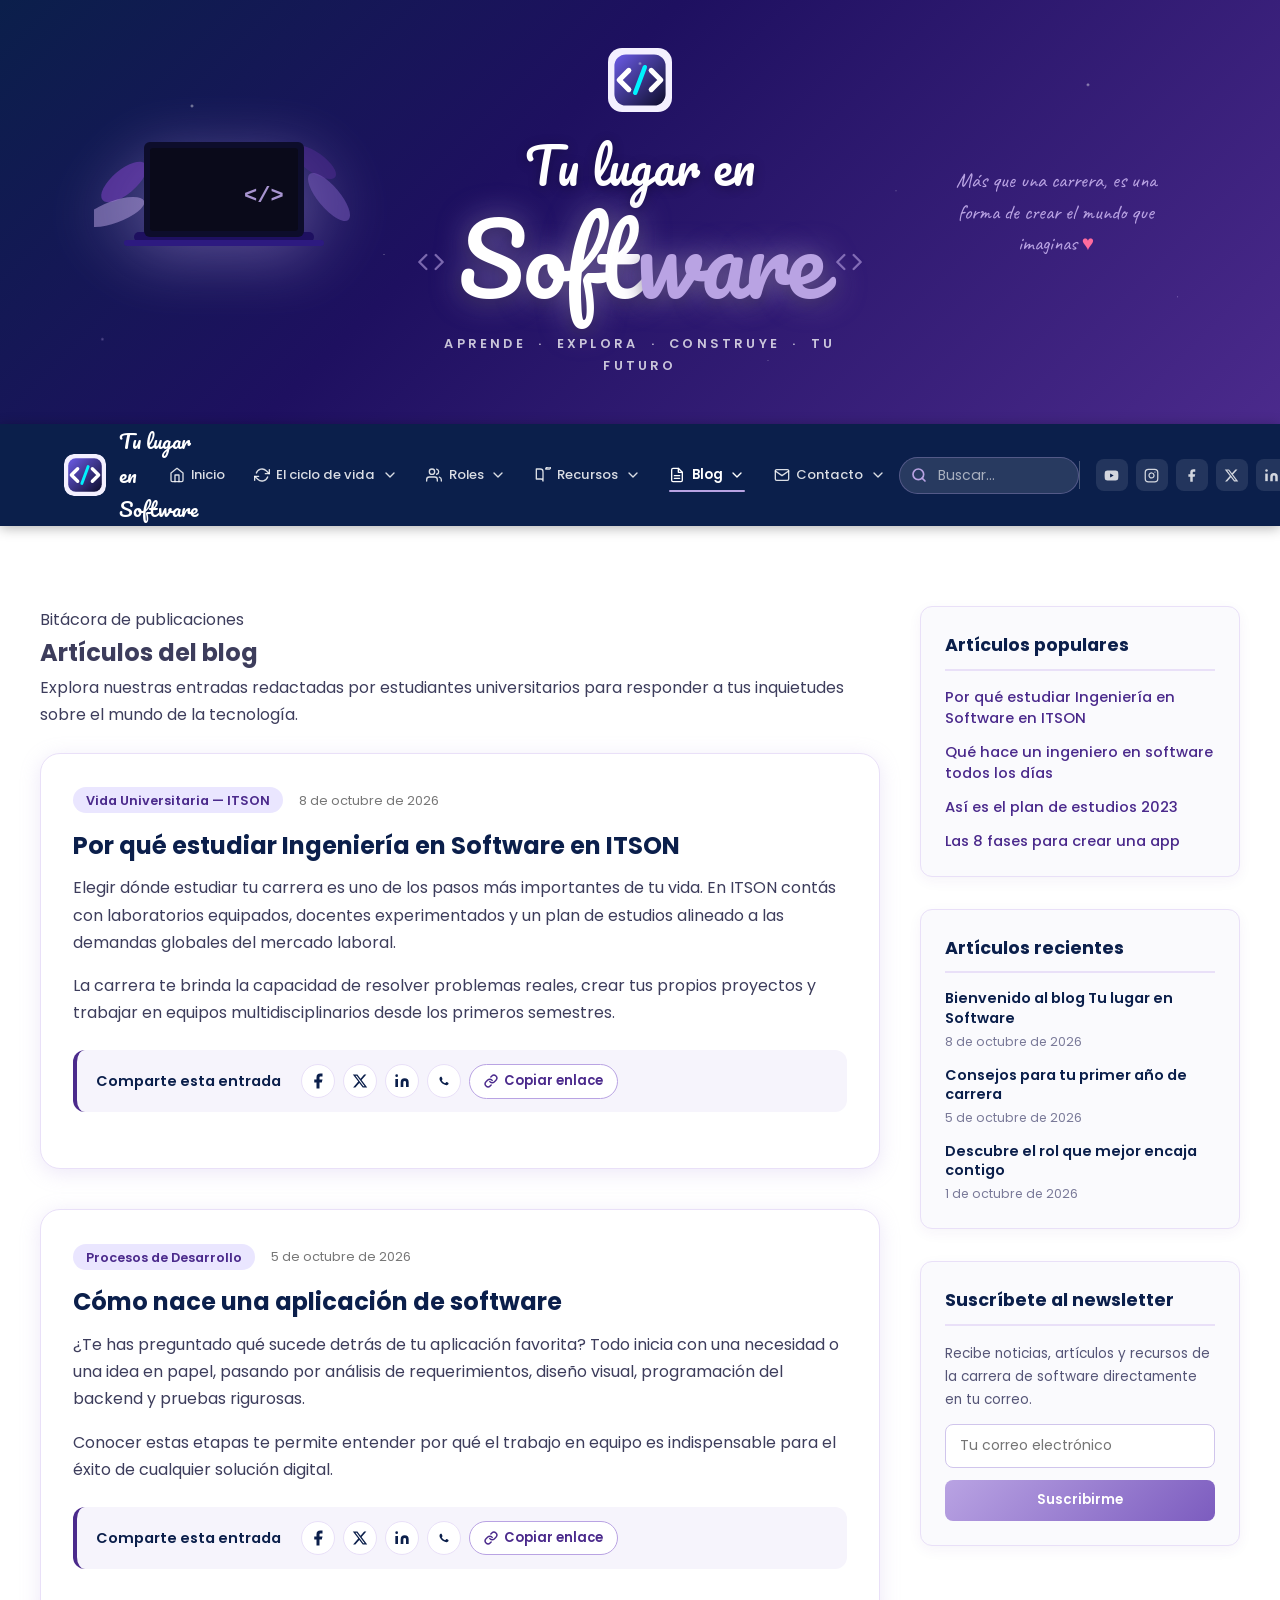
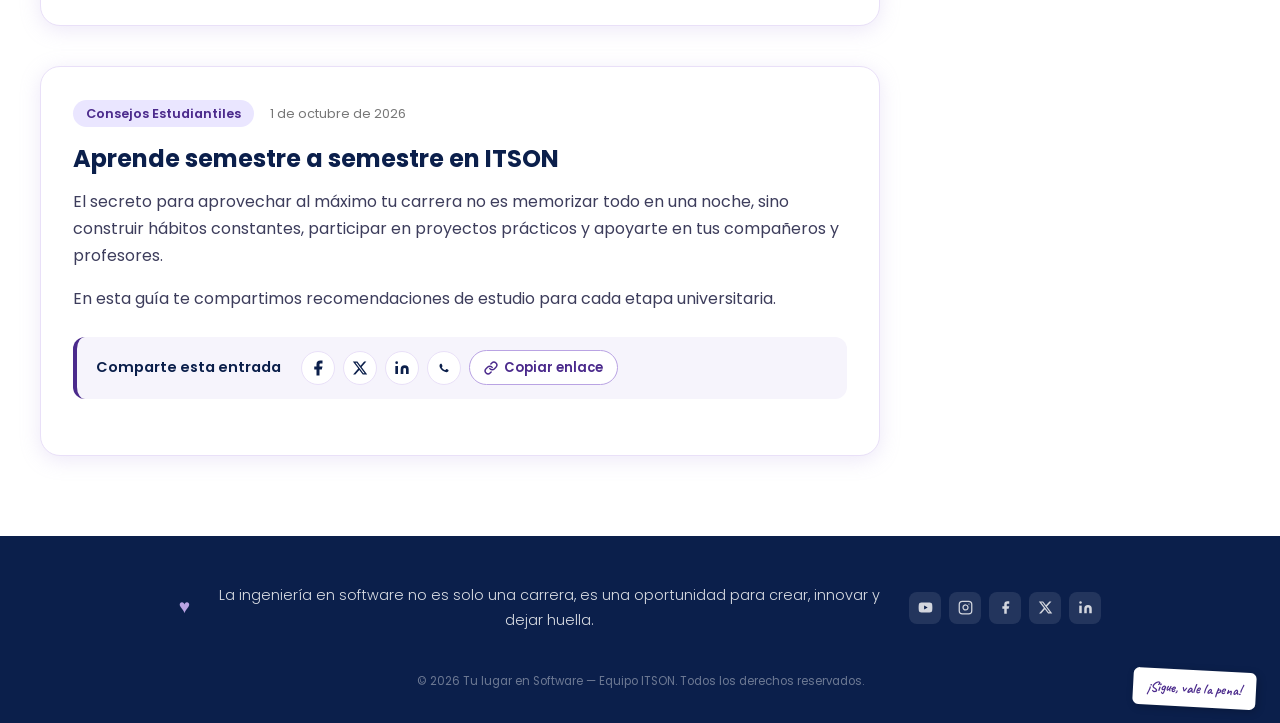
==== blog.html @ e243fe26 "Inicializar blog Tu lugar en Software" ====
<!DOCTYPE html>
<html lang="es">

<head>
  <!-- =====================================================
       Tu lugar en Software — Blog
       Blog educativo — Equipo ITSON
       ===================================================== -->
  <meta charset="UTF-8" />
  <meta name="viewport" content="width=device-width, initial-scale=1.0" />
  <title>Blog educativo | Tu lugar en Software — ITSON</title>
  <meta name="description"
    content="Artículos, guías y consejos de estudiantes de Ingeniería en Software de ITSON para orientar a futuros universitarios." />
  <link rel="icon" type="image/svg+xml" href="img/logo.svg" />
  <link rel="stylesheet" href="css/estilos.css" />
</head>

<body>

  <!-- HERO / CABECERA -->
  <header class="hero" role="banner">
    <div class="hero-grid">
      <div class="hero-izq" aria-hidden="true">
        <svg class="laptop-svg" viewBox="0 0 260 220" xmlns="http://www.w3.org/2000/svg">
          <ellipse cx="30" cy="80" rx="28" ry="12" fill="#6A3DAF" opacity="0.7" transform="rotate(-40 30 80)"/>
          <ellipse cx="20" cy="110" rx="32" ry="11" fill="#B9A3E3" opacity="0.5" transform="rotate(-20 20 110)"/>
          <ellipse cx="220" cy="60" rx="26" ry="10" fill="#4B2A8C" opacity="0.6" transform="rotate(35 220 60)"/>
          <ellipse cx="235" cy="95" rx="30" ry="11" fill="#7C5CBF" opacity="0.5" transform="rotate(50 235 95)"/>
          <rect x="40" y="130" width="180" height="10" rx="5" fill="#1E1060"/>
          <rect x="30" y="138" width="200" height="6" rx="3" fill="#2D1A80"/>
          <rect x="50" y="40" width="160" height="95" rx="6" fill="#0D0D2B"/>
          <rect x="56" y="46" width="148" height="83" rx="3" fill="#0A0A1A"/>
          <text x="150" y="100" font-family="monospace" font-size="22" fill="#B9A3E3" opacity="0.9" font-weight="bold">&lt;/&gt;</text>
        </svg>
      </div>

      <div class="hero-centro">
        <a href="index.html" class="logo-link-hero" aria-label="Ir a la página de inicio">
          <img src="img/logo.svg" alt="Logotipo Tu lugar en Software" width="64" height="64" style="margin: 0 auto 0.8rem auto; display: block;" />
        </a>
        <p class="hero-titulo-top">Tu lugar en</p>
        <div class="hero-codigo-deco">
          <svg class="icono-codigo" width="28" height="28" viewBox="0 0 24 24" fill="none" stroke="rgba(185,163,227,0.6)" stroke-width="2" stroke-linecap="round" stroke-linejoin="round" aria-hidden="true">
            <polyline points="16 18 22 12 16 6"/><polyline points="8 6 2 12 8 18"/>
          </svg>
          <span class="hero-titulo-main">Soft<span class="acento-lila">ware</span></span>
          <svg class="icono-codigo" width="28" height="28" viewBox="0 0 24 24" fill="none" stroke="rgba(185,163,227,0.6)" stroke-width="2" stroke-linecap="round" stroke-linejoin="round" aria-hidden="true">
            <polyline points="16 18 22 12 16 6"/><polyline points="8 6 2 12 8 18"/>
          </svg>
        </div>
        <p class="hero-lema">APRENDE &nbsp;·&nbsp; EXPLORA &nbsp;·&nbsp; CONSTRUYE &nbsp;·&nbsp; TU FUTURO</p>
      </div>

      <div class="hero-der" aria-hidden="true">
        <p class="hero-frase">Más que una carrera, es una forma de crear el mundo que imaginas <span class="corazon">♥</span></p>
      </div>
    </div>
  </header>

  <!-- BARRA DE NAVEGACIÓN -->
  <nav class="barra-nav" aria-label="Navegación principal">
    <div class="nav-contenedor">
      <a href="index.html" class="nav-marca">
        <img src="img/logo.svg" alt="Logotipo Tu lugar en Software" class="logo-header-img" />
        <span class="nav-marca-texto">Tu lugar en Software</span>
      </a>

      <button class="btn-hamburguesa" id="btn-hamburguesa" aria-controls="nav-lista-principal" aria-expanded="false" aria-label="Abrir menú de navegación">
        <span></span><span></span><span></span>
      </button>

      <ul class="nav-lista" id="nav-lista-principal" role="list">
        <li>
          <a href="index.html">
            <svg viewBox="0 0 24 24" fill="none" stroke="currentColor" stroke-width="2" stroke-linecap="round" stroke-linejoin="round" aria-hidden="true"><path d="M3 9l9-7 9 7v11a2 2 0 0 1-2 2H5a2 2 0 0 1-2-2z"/><polyline points="9 22 9 12 15 12 15 22"/></svg>
            Inicio
          </a>
        </li>

        <li class="nav-item-has-submenu">
          <a href="ciclo-de-vida.html" class="nav-link-padre">
            <svg viewBox="0 0 24 24" fill="none" stroke="currentColor" stroke-width="2" stroke-linecap="round" stroke-linejoin="round" aria-hidden="true"><polyline points="23 4 23 10 17 10"/><polyline points="1 20 1 14 7 14"/><path d="M3.51 9a9 9 0 0 1 14.85-3.36L23 10M1 14l4.64 4.36A9 9 0 0 0 20.49 15"/></svg>
            El ciclo de vida
            <svg class="icono-flecha-sub" viewBox="0 0 24 24" fill="none" stroke="currentColor" stroke-width="2" stroke-linecap="round" stroke-linejoin="round" aria-hidden="true"><polyline points="6 9 12 15 18 9"></polyline></svg>
          </a>
          <button type="button" class="btn-toggle-sub" aria-label="Desplegar submenú El ciclo de vida" aria-expanded="false">▾</button>
          <ul class="nav-submenu">
            <li><a href="ciclo-de-vida.html#que-es">Qué es</a></li>
            <li><a href="ciclo-de-vida.html#fases">Las 8 fases</a></li>
            <li><a href="ciclo-de-vida.html#ventajas-desventajas">Ventajas y desventajas</a></li>
            <li><a href="ciclo-de-vida.html#quiz-seccion">Quiz</a></li>
          </ul>
        </li>

        <li class="nav-item-has-submenu">
          <a href="roles.html" class="nav-link-padre">
            <svg viewBox="0 0 24 24" fill="none" stroke="currentColor" stroke-width="2" stroke-linecap="round" stroke-linejoin="round" aria-hidden="true"><path d="M17 21v-2a4 4 0 0 0-4-4H5a4 4 0 0 0-4 4v2"/><circle cx="9" cy="7" r="4"/><path d="M23 21v-2a4 4 0 0 0-3-3.87"/><path d="M16 3.13a4 4 0 0 1 0 7.75"/></svg>
            Roles
            <svg class="icono-flecha-sub" viewBox="0 0 24 24" fill="none" stroke="currentColor" stroke-width="2" stroke-linecap="round" stroke-linejoin="round" aria-hidden="true"><polyline points="6 9 12 15 18 9"></polyline></svg>
          </a>
          <button type="button" class="btn-toggle-sub" aria-label="Desplegar submenú Roles" aria-expanded="false">▾</button>
          <ul class="nav-submenu">
            <li><a href="roles.html#analista">Analista de sistemas</a></li>
            <li><a href="roles.html#tester">Tester</a></li>
            <li><a href="roles.html#arquitecto-programador">Arquitecto y programador</a></li>
            <li><a href="roles.html#lider">Líder de proyecto</a></li>
          </ul>
        </li>

        <li class="nav-item-has-submenu">
          <a href="recursos.html" class="nav-link-padre">
            <svg viewBox="0 0 24 24" fill="none" stroke="currentColor" stroke-width="2" stroke-linecap="round" stroke-linejoin="round" aria-hidden="true"><path d="M2 3h6a4 4 0 0 1 4 4v14a3 3 0 0 0-3-3H2z"/><path d="M22 3h-6a4 4 0 0 1 3-3h7z"/></svg>
            Recursos
            <svg class="icono-flecha-sub" viewBox="0 0 24 24" fill="none" stroke="currentColor" stroke-width="2" stroke-linecap="round" stroke-linejoin="round" aria-hidden="true"><polyline points="6 9 12 15 18 9"></polyline></svg>
          </a>
          <button type="button" class="btn-toggle-sub" aria-label="Desplegar submenú Recursos" aria-expanded="false">▾</button>
          <ul class="nav-submenu">
            <li><a href="recursos.html#plan-estudios">Plan de estudios</a></li>
            <li><a href="recursos.html#materias-semestre">Materias por semestre</a></li>
            <li><a href="recursos.html#requisitos-titulacion">Requisitos de titulación</a></li>
            <li><a href="recursos.html#mapa-curricular">Mapa curricular</a></li>
          </ul>
        </li>

        <li class="nav-item-has-submenu">
          <a href="blog.html" class="activo nav-link-padre" aria-current="page">
            <svg viewBox="0 0 24 24" fill="none" stroke="currentColor" stroke-width="2" stroke-linecap="round" stroke-linejoin="round" aria-hidden="true"><path d="M14 2H6a2 2 0 0 0-2 2v16a2 2 0 0 0 2 2h12a2 2 0 0 0 2-2V8z"/><polyline points="14 2 14 8 20 8"/><line x1="16" y1="13" x2="8" y2="13"/><line x1="16" y1="17" x2="8" y2="17"/></svg>
            Blog
            <svg class="icono-flecha-sub" viewBox="0 0 24 24" fill="none" stroke="currentColor" stroke-width="2" stroke-linecap="round" stroke-linejoin="round" aria-hidden="true"><polyline points="6 9 12 15 18 9"></polyline></svg>
          </a>
          <button type="button" class="btn-toggle-sub" aria-label="Desplegar submenú Blog" aria-expanded="false">▾</button>
          <ul class="nav-submenu">
            <li><a href="blog.html#itson-carrera">ITSON y la carrera</a></li>
            <li><a href="blog.html#como-nace-app">Cómo nace una app</a></li>
            <li><a href="blog.html#aprende-semestre">Aprende semestre a semestre</a></li>
          </ul>
        </li>

        <li class="nav-item-has-submenu">
          <a href="contacto.html" class="nav-link-padre">
            <svg viewBox="0 0 24 24" fill="none" stroke="currentColor" stroke-width="2" stroke-linecap="round" stroke-linejoin="round" aria-hidden="true"><path d="M4 4h16c1.1 0 2 .9 2 2v12c0 1.1-.9 2-2 2H4c-1.1 0-2-.9-2-2V6c0-1.1.9-2 2-2z"/><polyline points="22,6 12,13 2,6"/></svg>
            Contacto
            <svg class="icono-flecha-sub" viewBox="0 0 24 24" fill="none" stroke="currentColor" stroke-width="2" stroke-linecap="round" stroke-linejoin="round" aria-hidden="true"><polyline points="6 9 12 15 18 9"></polyline></svg>
          </a>
          <button type="button" class="btn-toggle-sub" aria-label="Desplegar submenú Contacto" aria-expanded="false">▾</button>
          <ul class="nav-submenu">
            <li><a href="contacto.html#formulario-contacto">Formulario</a></li>
            <li><a href="contacto.html#voces-invitadas">Voces invitadas</a></li>
            <li><a href="contacto.html#equipo-desarrollo">Equipo</a></li>
          </ul>
        </li>
      </ul>

      <!-- Búsqueda -->
      <div class="busqueda-contenedor">
        <button type="button" class="btn-buscar-toggle" id="btn-buscar-toggle" aria-label="Abrir campo de búsqueda">
          <svg width="20" height="20" viewBox="0 0 24 24" fill="none" stroke="currentColor" stroke-width="2.5" stroke-linecap="round" stroke-linejoin="round" aria-hidden="true">
            <circle cx="11" cy="11" r="8"></circle>
            <line x1="21" y1="21" x2="16.65" y2="16.65"></line>
          </svg>
        </button>
        <form class="busqueda-form" role="search" onsubmit="return false;">
          <label for="input-busqueda-global" class="visually-hidden">Buscar en el blog</label>
          <svg class="icono-lupa-busqueda" width="16" height="16" viewBox="0 0 24 24" fill="none" stroke="currentColor" stroke-width="2.5" stroke-linecap="round" stroke-linejoin="round" aria-hidden="true">
            <circle cx="11" cy="11" r="8"></circle>
            <line x1="21" y1="21" x2="16.65" y2="16.65"></line>
          </svg>
          <input type="search" id="input-busqueda-global" class="input-busqueda-global" placeholder="Buscar..." autocomplete="off" aria-expanded="false" aria-controls="panel-busqueda-resultados" />
          <div id="panel-busqueda-resultados" class="panel-busqueda-resultados" role="region" aria-live="polite"></div>
        </form>
      </div>

      <!-- Redes sociales -->
      <div class="nav-redes" aria-label="Redes sociales">
        <div class="nav-divisor" aria-hidden="true"></div>
        <a href="#" class="red-social" aria-label="YouTube" target="_blank" rel="noopener noreferrer">
          <svg viewBox="0 0 24 24" fill="currentColor" aria-hidden="true"><path d="M22.54 6.42a2.78 2.78 0 0 0-1.95-1.96C18.88 4 12 4 12 4s-6.88 0-8.59.46a2.78 2.78 0 0 0-1.95 1.96A29 29 0 0 0 1 12a29 29 0 0 0 .46 5.58 2.78 2.78 0 0 0 1.95 1.96C5.12 20 12 20 12 20s6.88 0 8.59-.46a2.78 2.78 0 0 0 1.95-1.96A29 29 0 0 0 23 12a29 29 0 0 0-.46-5.58z"/><polygon points="9.75 15.02 15.5 12 9.75 8.98 9.75 15.02" fill="#0B1F4B"/></svg>
        </a>
        <a href="#" class="red-social" aria-label="Instagram" target="_blank" rel="noopener noreferrer">
          <svg viewBox="0 0 24 24" fill="none" stroke="currentColor" stroke-width="2" stroke-linecap="round" stroke-linejoin="round" aria-hidden="true"><rect x="2" y="2" width="20" height="20" rx="5" ry="5"/><path d="M16 11.37A4 4 0 1 1 12.63 8 4 4 0 0 1 16 11.37z"/><line x1="17.5" y1="6.5" x2="17.51" y2="6.5"/></svg>
        </a>
        <a href="#" class="red-social" aria-label="Facebook" target="_blank" rel="noopener noreferrer">
          <svg viewBox="0 0 24 24" fill="currentColor" aria-hidden="true"><path d="M18 2h-3a5 5 0 0 0-5 5v3H7v4h3v8h4v-8h3l1-4h-4V7a1 1 0 0 1 1-1h3z"/></svg>
        </a>
        <a href="#" class="red-social" aria-label="X antes Twitter" target="_blank" rel="noopener noreferrer">
          <svg viewBox="0 0 24 24" fill="currentColor" aria-hidden="true"><path d="M18.244 2.25h3.308l-7.227 8.26 8.502 11.24H16.17l-5.214-6.817L4.99 21.75H1.68l7.73-8.835L1.254 2.25H8.08l4.713 6.231zm-1.161 17.52h1.833L7.084 4.126H5.117z"/></svg>
        </a>
        <a href="#" class="red-social" aria-label="LinkedIn" target="_blank" rel="noopener noreferrer">
          <svg viewBox="0 0 24 24" fill="currentColor" aria-hidden="true"><path d="M16 8a6 6 0 0 1 6 6v7h-4v-7a2 2 0 0 0-2-2 2 2 0 0 0-2 2v7h-4v-7a6 6 0 0 1 6-6z"/><rect x="2" y="9" width="4" height="12"/><circle cx="4" cy="4" r="2"/></svg>
        </a>
      </div>
    </div>
  </nav>

  <!-- CONTENIDO EN 2 COLUMNAS -->
  <main id="contenido-principal" class="contenedor seccion">
    <div class="layout-con-sidebar">

      <!-- Columna Principal (~70%) -->
      <div class="columna-principal">

        <section class="reveal">
          <div class="encabezado-seccion">
            <p class="subtitulo-seccion">Bitácora de publicaciones</p>
            <h1 class="titulo-seccion">Artículos del blog</h1>
            <p class="intro-texto">
              Explora nuestras entradas redactadas por estudiantes universitarios para responder a tus inquietudes sobre el mundo de la tecnología.
            </p>
          </div>
        </section>

        <!-- ARTÍCULOS CON ANCLAS REQUERIDAS -->
        <div style="display: flex; flex-direction: column; gap: 2.5rem; margin-top: 1.5rem;">

          <!-- Artículo 1 -->
          <article class="reveal" id="itson-carrera" style="background: #FFF; border: 1px solid var(--lila-claro); border-radius: var(--radio-grande); padding: 2rem; box-shadow: var(--sombra-card);">
            <span style="background: #EAE6FF; color: var(--morado-profundo); padding: 0.3rem 0.8rem; border-radius: 15px; font-size: 0.8rem; font-weight: 600;">Vida Universitaria — ITSON</span>
            <span style="font-size: 0.8rem; color: #777; margin-left: 0.8rem;">8 de octubre de 2026</span>
            <h2 style="font-size: 1.5rem; color: var(--azul-marino); margin: 0.8rem 0 0.5rem 0;">Por qué estudiar Ingeniería en Software en ITSON</h2>
            <p style="margin-bottom: 1rem;">
              Elegir dónde estudiar tu carrera es uno de los pasos más importantes de tu vida. En ITSON contás con laboratorios equipados, docentes experimentados y un plan de estudios alineado a las demandas globales del mercado laboral.
            </p>
            <p style="margin-bottom: 1.2rem;">
              La carrera te brinda la capacidad de resolver problemas reales, crear tus propios proyectos y trabajar en equipos multidisciplinarios desde los primeros semestres.
            </p>

            <!-- Barra de compartir -->
            <div class="barra-compartir" aria-label="Compartir en redes sociales">
              <span class="texto-compartir">Comparte esta entrada</span>
              <div class="redes-compartir-items">
                <a href="https://www.facebook.com/sharer/sharer.php?u=https%3A%2F%2Fitson.edu.mx" target="_blank" rel="noopener noreferrer" class="btn-red-share" aria-label="Compartir en Facebook">
                  <svg width="18" height="18" viewBox="0 0 24 24" fill="currentColor" aria-hidden="true"><path d="M18 2h-3a5 5 0 0 0-5 5v3H7v4h3v8h4v-8h3l1-4h-4V7a1 1 0 0 1 1-1h3z"/></svg>
                </a>
                <a href="https://twitter.com/intent/tweet?url=https%3A%2F%2Fitson.edu.mx" target="_blank" rel="noopener noreferrer" class="btn-red-share" aria-label="Compartir en X">
                  <svg width="16" height="16" viewBox="0 0 24 24" fill="currentColor" aria-hidden="true"><path d="M18.244 2.25h3.308l-7.227 8.26 8.502 11.24H16.17l-5.214-6.817L4.99 21.75H1.68l7.73-8.835L1.254 2.25H8.08l4.713 6.231zm-1.161 17.52h1.833L7.084 4.126H5.117z"/></svg>
                </a>
                <a href="https://www.linkedin.com/sharing/share-offsite/?url=https%3A%2F%2Fitson.edu.mx" target="_blank" rel="noopener noreferrer" class="btn-red-share" aria-label="Compartir en LinkedIn">
                  <svg width="16" height="16" viewBox="0 0 24 24" fill="currentColor" aria-hidden="true"><path d="M16 8a6 6 0 0 1 6 6v7h-4v-7a2 2 0 0 0-2-2 2 2 0 0 0-2 2v7h-4v-7a6 6 0 0 1 6-6z"/><rect x="2" y="9" width="4" height="12"/><circle cx="4" cy="4" r="2"/></svg>
                </a>
                <a href="https://api.whatsapp.com/send?text=https%3A%2F%2Fitson.edu.mx" target="_blank" rel="noopener noreferrer" class="btn-red-share" aria-label="Compartir en WhatsApp">
                  <svg width="18" height="18" viewBox="0 0 24 24" fill="currentColor" aria-hidden="true"><path d="M17.472 14.382c-.297-.149-1.758-.867-2.03-.967-.273-.099-.471-.148-.67.15-.197.297-.767.966-.94 1.164-.173.199-.347.223-.644.075-.297-.15-1.255-.463-2.39-1.475-.883-.788-1.48-1.761-1.653-2.059-.173-.297-.018-.458.13-.606.134-.133.298-.347.446-.52.149-.174.198-.298.298-.497.099-.198.05-.371-.025-.52-.075-.149-.669-1.612-.916-2.207-.242-.579-.487-.501-.669-.51l-.57-.01c-.198 0-.52.074-.792.372s-1.04 1.016-1.04 2.479 1.065 2.876 1.213 3.074c.149.198 2.095 3.2 5.076 4.487.709.306 1.263.489 1.694.626.712.226 1.36.194 1.872.118.572-.085 1.758-.719 2.006-1.413.248-.695.248-1.29.173-1.414-.074-.124-.272-.198-.57-.347z"/></svg>
                </a>
                <button type="button" class="btn-copiar-enlace" data-url="https://itson.edu.mx" aria-label="Copiar enlace al portapapeles">
                  <svg width="14" height="14" viewBox="0 0 24 24" fill="none" stroke="currentColor" stroke-width="2.5" stroke-linecap="round" stroke-linejoin="round" aria-hidden="true"><path d="M10 13a5 5 0 0 0 7.54.54l3-3a5 5 0 0 0-7.07-7.07l-1.72 1.71"/><path d="M14 11a5 5 0 0 0-7.54-.54l-3 3a5 5 0 0 0 7.07 7.07l1.71-1.71"/></svg>
                  Copiar enlace
                </button>
              </div>
            </div>
          </article>

          <!-- Artículo 2 -->
          <article class="reveal" id="como-nace-app" style="background: #FFF; border: 1px solid var(--lila-claro); border-radius: var(--radio-grande); padding: 2rem; box-shadow: var(--sombra-card);">
            <span style="background: #EAE6FF; color: var(--morado-profundo); padding: 0.3rem 0.8rem; border-radius: 15px; font-size: 0.8rem; font-weight: 600;">Procesos de Desarrollo</span>
            <span style="font-size: 0.8rem; color: #777; margin-left: 0.8rem;">5 de octubre de 2026</span>
            <h2 style="font-size: 1.5rem; color: var(--azul-marino); margin: 0.8rem 0 0.5rem 0;">Cómo nace una aplicación de software</h2>
            <p style="margin-bottom: 1rem;">
              ¿Te has preguntado qué sucede detrás de tu aplicación favorita? Todo inicia con una necesidad o una idea en papel, pasando por análisis de requerimientos, diseño visual, programación del backend y pruebas rigurosas.
            </p>
            <p style="margin-bottom: 1.2rem;">
              Conocer estas etapas te permite entender por qué el trabajo en equipo es indispensable para el éxito de cualquier solución digital.
            </p>

            <!-- Barra de compartir -->
            <div class="barra-compartir" aria-label="Compartir en redes sociales">
              <span class="texto-compartir">Comparte esta entrada</span>
              <div class="redes-compartir-items">
                <a href="https://www.facebook.com/sharer/sharer.php?u=https%3A%2F%2Fitson.edu.mx" target="_blank" rel="noopener noreferrer" class="btn-red-share" aria-label="Compartir en Facebook">
                  <svg width="18" height="18" viewBox="0 0 24 24" fill="currentColor" aria-hidden="true"><path d="M18 2h-3a5 5 0 0 0-5 5v3H7v4h3v8h4v-8h3l1-4h-4V7a1 1 0 0 1 1-1h3z"/></svg>
                </a>
                <a href="https://twitter.com/intent/tweet?url=https%3A%2F%2Fitson.edu.mx" target="_blank" rel="noopener noreferrer" class="btn-red-share" aria-label="Compartir en X">
                  <svg width="16" height="16" viewBox="0 0 24 24" fill="currentColor" aria-hidden="true"><path d="M18.244 2.25h3.308l-7.227 8.26 8.502 11.24H16.17l-5.214-6.817L4.99 21.75H1.68l7.73-8.835L1.254 2.25H8.08l4.713 6.231zm-1.161 17.52h1.833L7.084 4.126H5.117z"/></svg>
                </a>
                <a href="https://www.linkedin.com/sharing/share-offsite/?url=https%3A%2F%2Fitson.edu.mx" target="_blank" rel="noopener noreferrer" class="btn-red-share" aria-label="Compartir en LinkedIn">
                  <svg width="16" height="16" viewBox="0 0 24 24" fill="currentColor" aria-hidden="true"><path d="M16 8a6 6 0 0 1 6 6v7h-4v-7a2 2 0 0 0-2-2 2 2 0 0 0-2 2v7h-4v-7a6 6 0 0 1 6-6z"/><rect x="2" y="9" width="4" height="12"/><circle cx="4" cy="4" r="2"/></svg>
                </a>
                <a href="https://api.whatsapp.com/send?text=https%3A%2F%2Fitson.edu.mx" target="_blank" rel="noopener noreferrer" class="btn-red-share" aria-label="Compartir en WhatsApp">
                  <svg width="18" height="18" viewBox="0 0 24 24" fill="currentColor" aria-hidden="true"><path d="M17.472 14.382c-.297-.149-1.758-.867-2.03-.967-.273-.099-.471-.148-.67.15-.197.297-.767.966-.94 1.164-.173.199-.347.223-.644.075-.297-.15-1.255-.463-2.39-1.475-.883-.788-1.48-1.761-1.653-2.059-.173-.297-.018-.458.13-.606.134-.133.298-.347.446-.52.149-.174.198-.298.298-.497.099-.198.05-.371-.025-.52-.075-.149-.669-1.612-.916-2.207-.242-.579-.487-.501-.669-.51l-.57-.01c-.198 0-.52.074-.792.372s-1.04 1.016-1.04 2.479 1.065 2.876 1.213 3.074c.149.198 2.095 3.2 5.076 4.487.709.306 1.263.489 1.694.626.712.226 1.36.194 1.872.118.572-.085 1.758-.719 2.006-1.413.248-.695.248-1.29.173-1.414-.074-.124-.272-.198-.57-.347z"/></svg>
                </a>
                <button type="button" class="btn-copiar-enlace" data-url="https://itson.edu.mx" aria-label="Copiar enlace al portapapeles">
                  <svg width="14" height="14" viewBox="0 0 24 24" fill="none" stroke="currentColor" stroke-width="2.5" stroke-linecap="round" stroke-linejoin="round" aria-hidden="true"><path d="M10 13a5 5 0 0 0 7.54.54l3-3a5 5 0 0 0-7.07-7.07l-1.72 1.71"/><path d="M14 11a5 5 0 0 0-7.54-.54l-3 3a5 5 0 0 0 7.07 7.07l1.71-1.71"/></svg>
                  Copiar enlace
                </button>
              </div>
            </div>
          </article>

          <!-- Artículo 3 -->
          <article class="reveal" id="aprende-semestre" style="background: #FFF; border: 1px solid var(--lila-claro); border-radius: var(--radio-grande); padding: 2rem; box-shadow: var(--sombra-card);">
            <span style="background: #EAE6FF; color: var(--morado-profundo); padding: 0.3rem 0.8rem; border-radius: 15px; font-size: 0.8rem; font-weight: 600;">Consejos Estudiantiles</span>
            <span style="font-size: 0.8rem; color: #777; margin-left: 0.8rem;">1 de octubre de 2026</span>
            <h2 style="font-size: 1.5rem; color: var(--azul-marino); margin: 0.8rem 0 0.5rem 0;">Aprende semestre a semestre en ITSON</h2>
            <p style="margin-bottom: 1rem;">
              El secreto para aprovechar al máximo tu carrera no es memorizar todo en una noche, sino construir hábitos constantes, participar en proyectos prácticos y apoyarte en tus compañeros y profesores.
            </p>
            <p style="margin-bottom: 1.2rem;">
              En esta guía te compartimos recomendaciones de estudio para cada etapa universitaria.
            </p>

            <!-- Barra de compartir -->
            <div class="barra-compartir" aria-label="Compartir en redes sociales">
              <span class="texto-compartir">Comparte esta entrada</span>
              <div class="redes-compartir-items">
                <a href="https://www.facebook.com/sharer/sharer.php?u=https%3A%2F%2Fitson.edu.mx" target="_blank" rel="noopener noreferrer" class="btn-red-share" aria-label="Compartir en Facebook">
                  <svg width="18" height="18" viewBox="0 0 24 24" fill="currentColor" aria-hidden="true"><path d="M18 2h-3a5 5 0 0 0-5 5v3H7v4h3v8h4v-8h3l1-4h-4V7a1 1 0 0 1 1-1h3z"/></svg>
                </a>
                <a href="https://twitter.com/intent/tweet?url=https%3A%2F%2Fitson.edu.mx" target="_blank" rel="noopener noreferrer" class="btn-red-share" aria-label="Compartir en X">
                  <svg width="16" height="16" viewBox="0 0 24 24" fill="currentColor" aria-hidden="true"><path d="M18.244 2.25h3.308l-7.227 8.26 8.502 11.24H16.17l-5.214-6.817L4.99 21.75H1.68l7.73-8.835L1.254 2.25H8.08l4.713 6.231zm-1.161 17.52h1.833L7.084 4.126H5.117z"/></svg>
                </a>
                <a href="https://www.linkedin.com/sharing/share-offsite/?url=https%3A%2F%2Fitson.edu.mx" target="_blank" rel="noopener noreferrer" class="btn-red-share" aria-label="Compartir en LinkedIn">
                  <svg width="16" height="16" viewBox="0 0 24 24" fill="currentColor" aria-hidden="true"><path d="M16 8a6 6 0 0 1 6 6v7h-4v-7a2 2 0 0 0-2-2 2 2 0 0 0-2 2v7h-4v-7a6 6 0 0 1 6-6z"/><rect x="2" y="9" width="4" height="12"/><circle cx="4" cy="4" r="2"/></svg>
                </a>
                <a href="https://api.whatsapp.com/send?text=https%3A%2F%2Fitson.edu.mx" target="_blank" rel="noopener noreferrer" class="btn-red-share" aria-label="Compartir en WhatsApp">
                  <svg width="18" height="18" viewBox="0 0 24 24" fill="currentColor" aria-hidden="true"><path d="M17.472 14.382c-.297-.149-1.758-.867-2.03-.967-.273-.099-.471-.148-.67.15-.197.297-.767.966-.94 1.164-.173.199-.347.223-.644.075-.297-.15-1.255-.463-2.39-1.475-.883-.788-1.48-1.761-1.653-2.059-.173-.297-.018-.458.13-.606.134-.133.298-.347.446-.52.149-.174.198-.298.298-.497.099-.198.05-.371-.025-.52-.075-.149-.669-1.612-.916-2.207-.242-.579-.487-.501-.669-.51l-.57-.01c-.198 0-.52.074-.792.372s-1.04 1.016-1.04 2.479 1.065 2.876 1.213 3.074c.149.198 2.095 3.2 5.076 4.487.709.306 1.263.489 1.694.626.712.226 1.36.194 1.872.118.572-.085 1.758-.719 2.006-1.413.248-.695.248-1.29.173-1.414-.074-.124-.272-.198-.57-.347z"/></svg>
                </a>
                <button type="button" class="btn-copiar-enlace" data-url="https://itson.edu.mx" aria-label="Copiar enlace al portapapeles">
                  <svg width="14" height="14" viewBox="0 0 24 24" fill="none" stroke="currentColor" stroke-width="2.5" stroke-linecap="round" stroke-linejoin="round" aria-hidden="true"><path d="M10 13a5 5 0 0 0 7.54.54l3-3a5 5 0 0 0-7.07-7.07l-1.72 1.71"/><path d="M14 11a5 5 0 0 0-7.54-.54l-3 3a5 5 0 0 0 7.07 7.07l1.71-1.71"/></svg>
                  Copiar enlace
                </button>
              </div>
            </div>
          </article>

        </div>

      </div>

      <!-- Barra Lateral Derecha (~30%) -->
      <aside class="sidebar-derecha" aria-label="Barra lateral informativa">

        <div class="bloque-sidebar">
          <h3 class="titulo-bloque-sidebar">Artículos populares</h3>
          <ul class="lista-sidebar">
            <li class="item-sidebar-pop">
              <a href="blog.html#itson-carrera">Por qué estudiar Ingeniería en Software en ITSON</a>
            </li>
            <li class="item-sidebar-pop">
              <a href="roles.html#analista">Qué hace un ingeniero en software todos los días</a>
            </li>
            <li class="item-sidebar-pop">
              <a href="recursos.html#plan-estudios">Así es el plan de estudios 2023</a>
            </li>
            <li class="item-sidebar-pop">
              <a href="ciclo-de-vida.html#fases">Las 8 fases para crear una app</a>
            </li>
          </ul>
        </div>

        <div class="bloque-sidebar">
          <h3 class="titulo-bloque-sidebar">Artículos recientes</h3>
          <ul class="lista-sidebar">
            <li class="item-sidebar-rec">
              <a href="blog.html#itson-carrera">Bienvenido al blog Tu lugar en Software</a>
              <span class="fecha-sidebar-rec">8 de octubre de 2026</span>
            </li>
            <li class="item-sidebar-rec">
              <a href="blog.html#aprende-semestre">Consejos para tu primer año de carrera</a>
              <span class="fecha-sidebar-rec">5 de octubre de 2026</span>
            </li>
            <li class="item-sidebar-rec">
              <a href="roles.html#analista">Descubre el rol que mejor encaja contigo</a>
              <span class="fecha-sidebar-rec">1 de octubre de 2026</span>
            </li>
          </ul>
        </div>

        <div class="bloque-sidebar">
          <h3 class="titulo-bloque-sidebar">Suscríbete al newsletter</h3>
          <p style="font-size:0.85rem;margin-bottom:0.8rem;color:#555577;">Recibe noticias, artículos y recursos de la carrera de software directamente en tu correo.</p>
          <form class="form-newsletter" novalidate>
            <input type="email" class="input-newsletter" placeholder="Tu correo electrónico" required aria-label="Correo electrónico para suscripción" />
            <button type="submit" class="btn-newsletter">Suscribirme</button>
            <div class="newsletter-msg" role="status"></div>
          </form>
        </div>

      </aside>

    </div>
  </main>

  <!-- PIE DE PÁGINA -->
  <footer class="pie" role="contentinfo">
    <div class="pie-contenido">
      <span class="pie-corazon" aria-hidden="true">♥</span>
      <p class="pie-frase">
        La ingeniería en software no es solo una carrera, es una oportunidad para crear, innovar y dejar huella.
      </p>

      <div class="nav-redes" style="margin: 1.5rem 0; justify-content: center; display: flex;">
        <a href="#" class="red-social" aria-label="YouTube" target="_blank" rel="noopener noreferrer">
          <svg viewBox="0 0 24 24" fill="currentColor" aria-hidden="true"><path d="M22.54 6.42a2.78 2.78 0 0 0-1.95-1.96C18.88 4 12 4 12 4s-6.88 0-8.59.46a2.78 2.78 0 0 0-1.95 1.96A29 29 0 0 0 1 12a29 29 0 0 0 .46 5.58 2.78 2.78 0 0 0 1.95 1.96C5.12 20 12 20 12 20s6.88 0 8.59-.46a2.78 2.78 0 0 0 1.95-1.96A29 29 0 0 0 23 12a29 29 0 0 0-.46-5.58z"/><polygon points="9.75 15.02 15.5 12 9.75 8.98 9.75 15.02" fill="#0B1F4B"/></svg>
        </a>
        <a href="#" class="red-social" aria-label="Instagram" target="_blank" rel="noopener noreferrer">
          <svg viewBox="0 0 24 24" fill="none" stroke="currentColor" stroke-width="2" stroke-linecap="round" stroke-linejoin="round" aria-hidden="true"><rect x="2" y="2" width="20" height="20" rx="5" ry="5"/><path d="M16 11.37A4 4 0 1 1 12.63 8 4 4 0 0 1 16 11.37z"/><line x1="17.5" y1="6.5" x2="17.51" y2="6.5"/></svg>
        </a>
        <a href="#" class="red-social" aria-label="Facebook" target="_blank" rel="noopener noreferrer">
          <svg viewBox="0 0 24 24" fill="currentColor" aria-hidden="true"><path d="M18 2h-3a5 5 0 0 0-5 5v3H7v4h3v8h4v-8h3l1-4h-4V7a1 1 0 0 1 1-1h3z"/></svg>
        </a>
        <a href="#" class="red-social" aria-label="X antes Twitter" target="_blank" rel="noopener noreferrer">
          <svg viewBox="0 0 24 24" fill="currentColor" aria-hidden="true"><path d="M18.244 2.25h3.308l-7.227 8.26 8.502 11.24H16.17l-5.214-6.817L4.99 21.75H1.68l7.73-8.835L1.254 2.25H8.08l4.713 6.231zm-1.161 17.52h1.833L7.084 4.126H5.117z"/></svg>
        </a>
        <a href="#" class="red-social" aria-label="LinkedIn" target="_blank" rel="noopener noreferrer">
          <svg viewBox="0 0 24 24" fill="currentColor" aria-hidden="true"><path d="M16 8a6 6 0 0 1 6 6v7h-4v-7a2 2 0 0 0-2-2 2 2 0 0 0-2 2v7h-4v-7a6 6 0 0 1 6-6z"/><rect x="2" y="9" width="4" height="12"/><circle cx="4" cy="4" r="2"/></svg>
        </a>
      </div>
    </div>
    <p class="pie-copy">© 2026 Tu lugar en Software — Equipo ITSON. Todos los derechos reservados.</p>
    <span class="pie-sticker" aria-hidden="true">¡Sigue, vale la pena!</span>
  </footer>

  <button id="btn-arriba" aria-label="Volver al inicio de la página">
    <svg viewBox="0 0 24 24" fill="none" stroke="currentColor" stroke-width="2.5" stroke-linecap="round" stroke-linejoin="round" aria-hidden="true">
      <polyline points="18 15 12 9 6 15" />
    </svg>
  </button>

  <script src="js/script.js"></script>
  <script src="js/busqueda.js"></script>
</body>

</html>
---- css/estilos.css ----
/* =====================================================
   ESTILOS.CSS — Tu lugar en Software
   Blog educativo del equipo ITSON
   ===================================================== */

/* --- Importación de fuentes de Google --- */
@import url('https://fonts.googleapis.com/css2?family=Pacifico&family=Caveat:wght@400;600;700&family=Poppins:wght@300;400;500;600;700&display=swap');

/* =====================================================
   VARIABLES DE DISEÑO (TOKENS)
   ===================================================== */
:root {
  /* Paleta de colores */
  --azul-marino:      #0B1F4B;
  --morado-profundo:  #4B2A8C;
  --lila:             #B9A3E3;
  --lila-claro:       #E9E0F8;
  --azul-pastel:      #CFE0FA;
  --verde-menta:      #CDEBDD;
  --blanco:           #FFFFFF;
  --gris-texto:       #3D3D5C;
  --gris-suave:       #F4F4F8;
  --sombra-lila:      rgba(185, 163, 227, 0.25);
  --sombra-oscura:    rgba(11, 31, 75, 0.15);

  /* Gradiente principal */
  --gradiente-hero: linear-gradient(135deg, #0B1F4B 0%, #1E1060 40%, #4B2A8C 100%);
  --gradiente-lila: linear-gradient(135deg, #B9A3E3, #7C5CBF);

  /* Tipografías */
  --fuente-script:  'Pacifico', 'Segoe Script', cursive;
  --fuente-mano:    'Caveat', cursive;
  --fuente-cuerpo:  'Poppins', 'Segoe UI', sans-serif;

  /* Espaciado */
  --radio:          12px;
  --radio-grande:   20px;
  --radio-completo: 50px;
  --sombra-card:    0 4px 20px var(--sombra-lila);
  --sombra-hover:   0 8px 32px rgba(75, 42, 140, 0.25);

  /* Transiciones */
  --transicion: 0.3s ease;
  --transicion-lenta: 0.5s ease;
}

/* =====================================================
   RESET Y BASE
   ===================================================== */
*, *::before, *::after {
  box-sizing: border-box;
  margin: 0;
  padding: 0;
}

html {
  scroll-behavior: smooth;
  font-size: 16px;
}

body {
  font-family: var(--fuente-cuerpo);
  color: var(--gris-texto);
  background-color: var(--blanco);
  line-height: 1.7;
  overflow-x: hidden;
}

img {
  max-width: 100%;
  height: auto;
  display: block;
}

a {
  color: inherit;
  text-decoration: none;
}

ul {
  list-style: none;
}

button {
  cursor: pointer;
  font-family: var(--fuente-cuerpo);
  border: none;
  outline: none;
}

/* =====================================================
   UTILIDADES
   ===================================================== */
.contenedor {
  max-width: 1200px;
  margin: 0 auto;
  padding: 0 1.5rem;
}

.sr-only {
  position: absolute;
  width: 1px;
  height: 1px;
  overflow: hidden;
  clip: rect(0,0,0,0);
  white-space: nowrap;
}

/* =====================================================
   ANIMACIONES
   ===================================================== */
@keyframes flotarSuave {
  0%, 100% { transform: translateY(0); }
  50%       { transform: translateY(-8px); }
}

@keyframes parpadeo {
  0%, 100% { opacity: 1; }
  50%       { opacity: 0.4; }
}

@keyframes aparecer {
  from { opacity: 0; transform: translateY(30px); }
  to   { opacity: 1; transform: translateY(0); }
}

/* Clase para animación al hacer scroll */
.reveal {
  opacity: 0;
  transform: translateY(40px);
  transition: opacity 0.7s ease, transform 0.7s ease;
}

.reveal.visible {
  opacity: 1;
  transform: translateY(0);
}

.reveal-izq {
  opacity: 0;
  transform: translateX(-40px);
  transition: opacity 0.7s ease, transform 0.7s ease;
}

.reveal-izq.visible {
  opacity: 1;
  transform: translateX(0);
}

.reveal-der {
  opacity: 0;
  transform: translateX(40px);
  transition: opacity 0.7s ease, transform 0.7s ease;
}

.reveal-der.visible {
  opacity: 1;
  transform: translateX(0);
}

/* =====================================================
   HERO / CABECERA
   ===================================================== */
.hero {
  background: var(--gradiente-hero);
  min-height: 420px;
  position: relative;
  overflow: hidden;
  display: flex;
  align-items: center;
  padding: 3rem 0;
}

/* Destellos estrella de fondo */
.hero::before {
  content: '';
  position: absolute;
  inset: 0;
  background-image:
    radial-gradient(circle 2px at 15% 25%, rgba(255,255,255,0.6) 0%, transparent 100%),
    radial-gradient(circle 1px at 30% 60%, rgba(255,255,255,0.4) 0%, transparent 100%),
    radial-gradient(circle 2px at 50% 15%, rgba(255,255,255,0.5) 0%, transparent 100%),
    radial-gradient(circle 1px at 70% 45%, rgba(255,255,255,0.3) 0%, transparent 100%),
    radial-gradient(circle 2px at 85% 20%, rgba(255,255,255,0.6) 0%, transparent 100%),
    radial-gradient(circle 1px at 92% 70%, rgba(185,163,227,0.5) 0%, transparent 100%),
    radial-gradient(circle 2px at 8%  80%, rgba(185,163,227,0.4) 0%, transparent 100%),
    radial-gradient(circle 1px at 60% 85%, rgba(255,255,255,0.3) 0%, transparent 100%);
  pointer-events: none;
}

.hero-grid {
  display: grid;
  grid-template-columns: 1fr 1.4fr 1fr;
  gap: 2rem;
  align-items: center;
  width: 100%;
  max-width: 1200px;
  margin: 0 auto;
  padding: 0 1.5rem;
}

/* --- Zona izquierda: laptop + hojas --- */
.hero-izq {
  display: flex;
  justify-content: center;
  align-items: center;
  animation: flotarSuave 4s ease-in-out infinite;
}

.laptop-svg {
  width: 100%;
  max-width: 260px;
  filter: drop-shadow(0 12px 30px rgba(185,163,227,0.4));
}

/* --- Zona central: títulos --- */
.hero-centro {
  text-align: center;
}

.hero-titulo-top {
  font-family: var(--fuente-script);
  font-size: clamp(1.8rem, 4vw, 3rem);
  color: var(--blanco);
  margin-bottom: 0.2rem;
  text-shadow: 0 2px 12px rgba(0,0,0,0.3);
}

.hero-titulo-main {
  font-family: var(--fuente-script);
  font-size: clamp(3.5rem, 8vw, 6rem);
  color: var(--blanco);
  text-shadow: 0 0 30px rgba(185,163,227,0.6), 0 4px 16px rgba(0,0,0,0.4);
  letter-spacing: -2px;
  line-height: 1;
  margin-bottom: 0.5rem;
}

.hero-titulo-main .acento-lila {
  color: var(--lila);
}

.hero-codigo-deco {
  display: inline-flex;
  align-items: center;
  gap: 0.8rem;
}

.hero-lema {
  margin-top: 1.2rem;
  font-family: var(--fuente-cuerpo);
  font-size: clamp(0.6rem, 1.4vw, 0.8rem);
  font-weight: 600;
  letter-spacing: 0.25em;
  color: rgba(255,255,255,0.75);
  text-transform: uppercase;
}

/* --- Zona derecha: frase + silueta --- */
.hero-der {
  display: flex;
  flex-direction: column;
  align-items: center;
  gap: 1rem;
}

.hero-frase {
  font-family: var(--fuente-mano);
  font-size: clamp(1rem, 2vw, 1.3rem);
  color: var(--lila);
  text-align: center;
  line-height: 1.5;
  max-width: 220px;
}

.hero-frase .corazon {
  color: #FF6B9D;
  display: inline-block;
  animation: parpadeo 2s ease-in-out infinite;
}

.silueta-ciudad {
  width: 100%;
  max-width: 220px;
  animation: flotarSuave 5s ease-in-out infinite 1s;
}

/* =====================================================
   BARRA DE NAVEGACIÓN
   ===================================================== */
.barra-nav {
  background-color: var(--azul-marino);
  position: sticky;
  top: 0;
  z-index: 1000;
  box-shadow: 0 2px 12px rgba(0,0,0,0.3);
}

.nav-contenedor {
  display: flex;
  align-items: center;
  justify-content: space-between;
  max-width: 1200px;
  margin: 0 auto;
  padding: 0 1.5rem;
  min-height: 60px;
}

/* Lista de vínculos principales */
.nav-lista {
  display: flex;
  align-items: center;
  gap: 0.2rem;
}

.nav-lista li a {
  display: flex;
  align-items: center;
  gap: 0.4rem;
  padding: 0.5rem 0.8rem;
  color: rgba(255,255,255,0.85);
  font-size: 0.82rem;
  font-weight: 500;
  border-radius: var(--radio);
  transition: background var(--transicion), color var(--transicion);
  white-space: nowrap;
  position: relative;
}

.nav-lista li a::after {
  content: '';
  position: absolute;
  bottom: 2px;
  left: 0.8rem;
  right: 0.8rem;
  height: 2px;
  background: var(--lila);
  border-radius: 2px;
  transform: scaleX(0);
  transition: transform var(--transicion);
}

.nav-lista li a:hover {
  background: rgba(185,163,227,0.15);
  color: var(--blanco);
}

.nav-lista li a:hover::after,
.nav-lista li a.activo::after {
  transform: scaleX(1);
}

.nav-lista li a.activo {
  color: var(--blanco);
  font-weight: 600;
}

.nav-lista svg {
  width: 16px;
  height: 16px;
  flex-shrink: 0;
}

/* Divisor y redes sociales */
.nav-redes {
  display: flex;
  align-items: center;
  gap: 0.5rem;
}

.nav-divisor {
  width: 1px;
  height: 28px;
  background: rgba(255,255,255,0.25);
  margin-right: 0.5rem;
}

.red-social {
  display: flex;
  align-items: center;
  justify-content: center;
  width: 32px;
  height: 32px;
  border-radius: 8px;
  background: rgba(255,255,255,0.1);
  color: rgba(255,255,255,0.8);
  transition: background var(--transicion), transform var(--transicion);
}

.red-social:hover {
  background: var(--lila);
  color: var(--azul-marino);
  transform: translateY(-2px);
}

.red-social svg {
  width: 15px;
  height: 15px;
}

/* Botón hamburguesa */
.btn-hamburguesa {
  display: none;
  flex-direction: column;
  justify-content: space-between;
  width: 28px;
  height: 20px;
  background: none;
  border: none;
  cursor: pointer;
  padding: 0;
}

.btn-hamburguesa span {
  display: block;
  width: 100%;
  height: 2px;
  background: var(--blanco);
  border-radius: 2px;
  transition: transform var(--transicion), opacity var(--transicion);
}

.btn-hamburguesa.abierto span:nth-child(1) {
  transform: translateY(9px) rotate(45deg);
}
.btn-hamburguesa.abierto span:nth-child(2) {
  opacity: 0;
}
.btn-hamburguesa.abierto span:nth-child(3) {
  transform: translateY(-9px) rotate(-45deg);
}

/* =====================================================
   SECCIÓN BIENVENIDA (index)
   ===================================================== */
.seccion-bienvenida {
  padding: 5rem 0;
  background: var(--blanco);
}

.bienvenida-grid {
  display: grid;
  grid-template-columns: 1fr 1.5fr 1fr;
  gap: 3rem;
  align-items: start;
  max-width: 1200px;
  margin: 0 auto;
  padding: 0 1.5rem;
}

/* Columna izquierda: mancha orgánica + ilustración */
.bienvenida-izq {
  position: relative;
  display: flex;
  align-items: center;
  justify-content: center;
  min-height: 320px;
}

.mancha-organica {
  position: absolute;
  top: 50%;
  left: 50%;
  transform: translate(-50%, -50%);
  width: 90%;
  height: 90%;
  background: var(--lila-claro);
  border-radius: 60% 40% 70% 30% / 50% 60% 40% 70%;
  z-index: 0;
}

.bienvenida-izq img {
  position: relative;
  z-index: 1;
  max-width: 280px;
  width: 100%;
  border-radius: var(--radio-grande);
}

/* Columna central: texto */
.bienvenida-centro {
  text-align: center;
  padding: 1rem 0;
}

.titulo-bienvenida {
  font-family: var(--fuente-script);
  font-size: clamp(2rem, 4vw, 3rem);
  color: var(--morado-profundo);
  margin-bottom: 1.5rem;
}

.bienvenida-centro p {
  font-size: 0.95rem;
  color: var(--gris-texto);
  margin-bottom: 1.2rem;
  max-width: 380px;
  margin-left: auto;
  margin-right: auto;
}

.nota-manuscrita {
  display: inline-block;
  font-family: var(--fuente-mano);
  font-size: 1.3rem;
  color: var(--morado-profundo);
  transform: rotate(-2deg);
  margin-top: 1rem;
  padding: 0.5rem 1.2rem;
  border-bottom: 2px solid var(--lila);
}

/* Columna derecha: tarjetas mini */
.bienvenida-der {
  border-left: 2px solid var(--lila-claro);
  padding-left: 2rem;
  display: flex;
  flex-direction: column;
  gap: 1.2rem;
}

.tarjeta-mini {
  display: flex;
  align-items: flex-start;
  gap: 1rem;
  padding: 1rem;
  background: var(--gris-suave);
  border-radius: var(--radio);
  transition: transform var(--transicion), box-shadow var(--transicion);
}

.tarjeta-mini:hover {
  transform: translateX(4px);
  box-shadow: var(--sombra-card);
}

.icono-circulo {
  width: 42px;
  height: 42px;
  border-radius: 50%;
  display: flex;
  align-items: center;
  justify-content: center;
  flex-shrink: 0;
}

.icono-circulo svg {
  width: 20px;
  height: 20px;
}

.ic-lila    { background: var(--lila-claro); color: var(--morado-profundo); }
.ic-azul    { background: var(--azul-pastel); color: var(--azul-marino); }
.ic-verde   { background: var(--verde-menta); color: #2E7D5C; }
.ic-morado  { background: #DDD0F5; color: var(--morado-profundo); }

.tarjeta-mini-texto h4 {
  font-size: 0.88rem;
  font-weight: 600;
  color: var(--azul-marino);
  margin-bottom: 0.2rem;
}

.tarjeta-mini-texto p {
  font-size: 0.78rem;
  color: #6B6B8A;
  line-height: 1.4;
}

/* =====================================================
   PIE DE PÁGINA
   ===================================================== */
.pie {
  background-color: var(--azul-marino);
  padding: 2rem 1.5rem;
  position: relative;
  overflow: hidden;
}

.pie-contenido {
  max-width: 1200px;
  margin: 0 auto;
  display: flex;
  align-items: center;
  justify-content: center;
  gap: 0.6rem;
  text-align: center;
}

.pie-frase {
  font-size: 0.9rem;
  color: rgba(255,255,255,0.85);
  font-weight: 300;
  max-width: 700px;
}

.pie-corazon {
  color: var(--lila);
  font-size: 1.2rem;
  flex-shrink: 0;
}

.pie-sticker {
  position: absolute;
  bottom: 1rem;
  right: 1.5rem;
  background: var(--blanco);
  color: var(--morado-profundo);
  font-family: var(--fuente-mano);
  font-size: 0.9rem;
  font-weight: 700;
  padding: 0.4rem 0.9rem;
  border-radius: 6px;
  transform: rotate(3deg);
  box-shadow: 2px 2px 8px rgba(0,0,0,0.2);
}

.pie-copy {
  text-align: center;
  color: rgba(255,255,255,0.4);
  font-size: 0.72rem;
  margin-top: 1.5rem;
  max-width: 1200px;
  margin-left: auto;
  margin-right: auto;
  padding: 0 1.5rem;
}

/* =====================================================
   BOTÓN VOLVER ARRIBA
   ===================================================== */
#btn-arriba {
  position: fixed;
  bottom: 2rem;
  right: 2rem;
  width: 44px;
  height: 44px;
  border-radius: 50%;
  background: var(--morado-profundo);
  color: var(--blanco);
  display: flex;
  align-items: center;
  justify-content: center;
  box-shadow: var(--sombra-card);
  opacity: 0;
  pointer-events: none;
  transition: opacity var(--transicion), transform var(--transicion);
  z-index: 900;
}

#btn-arriba.visible {
  opacity: 1;
  pointer-events: all;
}

#btn-arriba:hover {
  transform: translateY(-4px);
  background: var(--lila);
  color: var(--azul-marino);
}

#btn-arriba svg {
  width: 20px;
  height: 20px;
}

/* =====================================================
   ESTILOS DE PÁGINAS INTERIORES — ENCABEZADO
   ===================================================== */
.pagina-encabezado {
  background: var(--gradiente-hero);
  padding: 4rem 1.5rem 3rem;
  text-align: center;
  position: relative;
  overflow: hidden;
}

.pagina-encabezado::before {
  content: '';
  position: absolute;
  inset: 0;
  background-image:
    radial-gradient(circle 2px at 20% 30%, rgba(255,255,255,0.5) 0%, transparent 100%),
    radial-gradient(circle 1px at 75% 60%, rgba(185,163,227,0.5) 0%, transparent 100%),
    radial-gradient(circle 2px at 90% 20%, rgba(255,255,255,0.4) 0%, transparent 100%);
  pointer-events: none;
}

.pagina-encabezado h1 {
  font-family: var(--fuente-script);
  font-size: clamp(2rem, 5vw, 3.5rem);
  color: var(--blanco);
  text-shadow: 0 2px 12px rgba(0,0,0,0.3);
  margin-bottom: 0.5rem;
  position: relative;
}

.pagina-encabezado p {
  color: rgba(255,255,255,0.8);
  font-size: 1rem;
  max-width: 600px;
  margin: 0 auto;
  position: relative;
}

/* =====================================================
   SECCIÓN GENÉRICA DE CONTENIDO
   ===================================================== */
.seccion {
  padding: 5rem 0;
}

.seccion-alt {
  background: var(--gris-suave);
}

.seccion-titulo {
  font-family: var(--fuente-script);
  font-size: clamp(1.8rem, 3.5vw, 2.6rem);
  color: var(--morado-profundo);
  text-align: center;
  margin-bottom: 0.5rem;
}

.seccion-subtitulo {
  text-align: center;
  color: #8080AA;
  font-size: 0.95rem;
  margin-bottom: 3rem;
}

.linea-deco {
  width: 60px;
  height: 4px;
  background: var(--gradiente-lila);
  border-radius: 4px;
  margin: 0.5rem auto 2rem;
}

/* =====================================================
   PÁGINA: CICLO DE VIDA
   ===================================================== */

/* Bloque de definición */
.definicion-bloque {
  background: linear-gradient(135deg, var(--lila-claro), var(--azul-pastel));
  border-radius: var(--radio-grande);
  padding: 2.5rem;
  margin-bottom: 3rem;
  border-left: 5px solid var(--morado-profundo);
}

.definicion-bloque h2 {
  font-size: 1.3rem;
  font-weight: 700;
  color: var(--azul-marino);
  margin-bottom: 1rem;
}

.definicion-bloque p {
  font-size: 0.95rem;
  color: var(--gris-texto);
  margin-bottom: 0.8rem;
}

/* Diagrama de fases: grid interactivo */
.ciclo-container {
  display: grid;
  grid-template-columns: repeat(auto-fill, minmax(260px, 1fr));
  gap: 1.5rem;
  margin-top: 2rem;
}

.fase-card {
  background: var(--blanco);
  border-radius: var(--radio-grande);
  box-shadow: var(--sombra-card);
  padding: 1.5rem;
  cursor: pointer;
  transition: transform var(--transicion), box-shadow var(--transicion);
  border-top: 4px solid var(--lila);
  position: relative;
  overflow: hidden;
}

.fase-card::before {
  content: '';
  position: absolute;
  top: 0;
  left: 0;
  right: 0;
  bottom: 0;
  background: linear-gradient(135deg, rgba(185,163,227,0.05), transparent);
  pointer-events: none;
}

.fase-card:hover {
  transform: translateY(-6px);
  box-shadow: var(--sombra-hover);
}

.fase-numero {
  font-family: var(--fuente-script);
  font-size: 2.5rem;
  color: var(--lila);
  line-height: 1;
  margin-bottom: 0.5rem;
}

.fase-card h3 {
  font-size: 1rem;
  font-weight: 700;
  color: var(--azul-marino);
  margin-bottom: 0.5rem;
}

.fase-descripcion {
  font-size: 0.88rem;
  color: var(--gris-texto);
  line-height: 1.6;
  max-height: 0;
  overflow: hidden;
  transition: max-height 0.5s ease;
}

.fase-card.expandida .fase-descripcion {
  max-height: 200px;
}

.fase-toggle {
  display: inline-flex;
  align-items: center;
  gap: 0.3rem;
  margin-top: 0.8rem;
  font-size: 0.78rem;
  font-weight: 600;
  color: var(--morado-profundo);
}

.fase-toggle svg {
  width: 14px;
  height: 14px;
  transition: transform var(--transicion);
}

.fase-card.expandida .fase-toggle svg {
  transform: rotate(180deg);
}

/* Modelos */
.modelos-grid {
  display: grid;
  grid-template-columns: repeat(auto-fill, minmax(280px, 1fr));
  gap: 1.5rem;
  margin-top: 2rem;
}

.modelo-card {
  background: var(--blanco);
  border-radius: var(--radio-grande);
  padding: 2rem;
  box-shadow: var(--sombra-card);
  border-bottom: 4px solid var(--morado-profundo);
}

.modelo-card h3 {
  font-size: 1.1rem;
  font-weight: 700;
  color: var(--morado-profundo);
  margin-bottom: 1rem;
}

.modelo-card ol {
  list-style: decimal;
  padding-left: 1.2rem;
  font-size: 0.88rem;
  color: var(--gris-texto);
  line-height: 1.8;
}

/* Ventajas y desventajas */
.ventajas-grid {
  display: grid;
  grid-template-columns: 1fr 1fr;
  gap: 2rem;
  margin-top: 2rem;
}

.ventajas-col {
  border-radius: var(--radio-grande);
  padding: 2rem;
}

.ventajas-col.positivo {
  background: linear-gradient(135deg, #D4F5E7, #B8EDD6);
  border-left: 5px solid #2E7D5C;
}

.ventajas-col.negativo {
  background: linear-gradient(135deg, #FDECEA, #FACFC9);
  border-left: 5px solid #C0392B;
}

.ventajas-col h3 {
  font-size: 1.1rem;
  font-weight: 700;
  margin-bottom: 1rem;
}

.ventajas-col.positivo h3 { color: #1A5C40; }
.ventajas-col.negativo h3 { color: #922B21; }

.ventajas-col ul {
  display: flex;
  flex-direction: column;
  gap: 0.7rem;
}

.ventajas-col ul li {
  font-size: 0.9rem;
  display: flex;
  gap: 0.5rem;
  align-items: flex-start;
  color: var(--gris-texto);
}

.positivo ul li::before {
  content: '✓';
  color: #2E7D5C;
  font-weight: 700;
  flex-shrink: 0;
}

.negativo ul li::before {
  content: '✗';
  color: #C0392B;
  font-weight: 700;
  flex-shrink: 0;
}

/* Quiz */
.quiz-seccion {
  background: linear-gradient(135deg, var(--lila-claro), var(--azul-pastel));
  border-radius: var(--radio-grande);
  padding: 3rem;
  margin-top: 3rem;
}

.quiz-seccion h2 {
  font-family: var(--fuente-script);
  font-size: 1.8rem;
  color: var(--morado-profundo);
  margin-bottom: 0.5rem;
}

.quiz-seccion > p {
  color: var(--gris-texto);
  font-size: 0.9rem;
  margin-bottom: 2rem;
}

.quiz-pregunta {
  background: var(--blanco);
  border-radius: var(--radio);
  padding: 1.5rem;
  margin-bottom: 1.5rem;
  box-shadow: 0 2px 10px rgba(0,0,0,0.05);
}

.quiz-pregunta h3 {
  font-size: 0.95rem;
  font-weight: 600;
  color: var(--azul-marino);
  margin-bottom: 1rem;
}

.quiz-opciones {
  display: flex;
  flex-direction: column;
  gap: 0.5rem;
}

.quiz-opcion {
  display: flex;
  align-items: center;
  gap: 0.7rem;
  padding: 0.6rem 1rem;
  border-radius: var(--radio);
  border: 2px solid var(--lila-claro);
  cursor: pointer;
  font-size: 0.88rem;
  transition: border-color var(--transicion), background var(--transicion);
}

.quiz-opcion:hover {
  border-color: var(--lila);
  background: var(--lila-claro);
}

.quiz-opcion input[type="radio"] {
  accent-color: var(--morado-profundo);
}

.quiz-opcion.correcta {
  border-color: #2E7D5C;
  background: #D4F5E7;
}

.quiz-opcion.incorrecta {
  border-color: #C0392B;
  background: #FDECEA;
}

.btn-quiz {
  background: var(--gradiente-lila);
  color: var(--blanco);
  padding: 0.8rem 2rem;
  border-radius: var(--radio-completo);
  font-weight: 600;
  font-size: 0.95rem;
  transition: transform var(--transicion), box-shadow var(--transicion);
  box-shadow: 0 4px 14px rgba(75,42,140,0.3);
}

.btn-quiz:hover {
  transform: translateY(-2px);
  box-shadow: 0 8px 24px rgba(75,42,140,0.4);
}

.quiz-resultado {
  display: none;
  background: var(--blanco);
  border-radius: var(--radio);
  padding: 1.5rem;
  text-align: center;
  font-size: 1rem;
  color: var(--azul-marino);
  margin-top: 1rem;
}

.quiz-resultado.visible {
  display: block;
}

/* =====================================================
   PÁGINA: ROLES
   ===================================================== */
.roles-grid {
  display: grid;
  grid-template-columns: repeat(auto-fill, minmax(300px, 1fr));
  gap: 2rem;
  margin-top: 2rem;
}

.rol-card {
  background: var(--blanco);
  border-radius: var(--radio-grande);
  padding: 2rem;
  box-shadow: var(--sombra-card);
  transition: transform var(--transicion), box-shadow var(--transicion);
  border-top: 4px solid var(--lila);
  position: relative;
  overflow: hidden;
}

.rol-card::after {
  content: '';
  position: absolute;
  bottom: -30px;
  right: -30px;
  width: 100px;
  height: 100px;
  border-radius: 50%;
  background: rgba(185,163,227,0.1);
}

.rol-card:hover {
  transform: translateY(-8px);
  box-shadow: var(--sombra-hover);
}

.rol-icono {
  width: 56px;
  height: 56px;
  border-radius: var(--radio);
  background: var(--lila-claro);
  display: flex;
  align-items: center;
  justify-content: center;
  margin-bottom: 1.2rem;
}

.rol-icono svg {
  width: 28px;
  height: 28px;
  color: var(--morado-profundo);
}

.rol-card h3 {
  font-size: 1.1rem;
  font-weight: 700;
  color: var(--azul-marino);
  margin-bottom: 0.7rem;
}

.rol-card p {
  font-size: 0.88rem;
  color: var(--gris-texto);
  line-height: 1.7;
  margin-bottom: 1rem;
}

.rol-materia {
  display: inline-block;
  font-size: 0.75rem;
  font-weight: 600;
  background: var(--lila-claro);
  color: var(--morado-profundo);
  padding: 0.3rem 0.8rem;
  border-radius: var(--radio-completo);
}

.roles-frase-final {
  text-align: center;
  font-family: var(--fuente-mano);
  font-size: 1.5rem;
  color: var(--morado-profundo);
  margin-top: 3rem;
  padding: 2rem;
  background: var(--lila-claro);
  border-radius: var(--radio-grande);
}

/* =====================================================
   PÁGINA: RECURSOS
   ===================================================== */

.competencias-grid {
  display: grid;
  grid-template-columns: repeat(auto-fill, minmax(280px, 1fr));
  gap: 1.5rem;
  margin-top: 2rem;
}

.competencia-card {
  background: var(--blanco);
  border-radius: var(--radio-grande);
  padding: 1.8rem;
  box-shadow: var(--sombra-card);
  display: flex;
  gap: 1rem;
  align-items: flex-start;
}

.competencia-num {
  font-family: var(--fuente-script);
  font-size: 2.5rem;
  color: var(--lila);
  line-height: 1;
  flex-shrink: 0;
}

.competencia-card p {
  font-size: 0.9rem;
  color: var(--gris-texto);
  line-height: 1.6;
}

.areas-grid {
  display: flex;
  flex-wrap: wrap;
  gap: 1rem;
  justify-content: center;
  margin-top: 1.5rem;
}

.area-chip {
  background: var(--gradiente-lila);
  color: var(--blanco);
  padding: 0.6rem 1.4rem;
  border-radius: var(--radio-completo);
  font-size: 0.88rem;
  font-weight: 500;
  box-shadow: 0 3px 10px rgba(75,42,140,0.25);
  transition: transform var(--transicion);
}

.area-chip:hover {
  transform: translateY(-2px);
}

/* Acordeón de semestres */
.acordeon {
  margin-top: 2rem;
  display: flex;
  flex-direction: column;
  gap: 0.8rem;
}

.acordeon-item {
  background: var(--blanco);
  border-radius: var(--radio);
  box-shadow: 0 2px 12px rgba(0,0,0,0.06);
  overflow: hidden;
}

.acordeon-btn {
  width: 100%;
  display: flex;
  align-items: center;
  justify-content: space-between;
  padding: 1.1rem 1.5rem;
  background: none;
  font-size: 1rem;
  font-weight: 600;
  color: var(--azul-marino);
  text-align: left;
  transition: background var(--transicion);
}

.acordeon-btn:hover {
  background: var(--lila-claro);
}

.acordeon-btn .num-semestre {
  font-family: var(--fuente-script);
  font-size: 1.3rem;
  color: var(--lila);
  margin-right: 0.7rem;
}

.acordeon-btn .flecha {
  width: 20px;
  height: 20px;
  transition: transform var(--transicion);
  color: var(--morado-profundo);
}

.acordeon-item.abierto .flecha {
  transform: rotate(180deg);
}

.acordeon-contenido {
  max-height: 0;
  overflow: hidden;
  transition: max-height 0.5s ease;
}

.acordeon-item.abierto .acordeon-contenido {
  max-height: 500px;
}

.acordeon-lista {
  padding: 0.5rem 1.5rem 1.5rem;
  display: flex;
  flex-wrap: wrap;
  gap: 0.5rem;
}

.materia-chip {
  background: var(--lila-claro);
  color: var(--gris-texto);
  padding: 0.4rem 0.9rem;
  border-radius: var(--radio-completo);
  font-size: 0.82rem;
}

.requisitos-lista {
  display: grid;
  grid-template-columns: repeat(auto-fill, minmax(260px, 1fr));
  gap: 1.2rem;
  margin-top: 2rem;
}

.requisito-item {
  display: flex;
  align-items: flex-start;
  gap: 1rem;
  padding: 1.2rem;
  background: var(--blanco);
  border-radius: var(--radio);
  box-shadow: 0 2px 10px rgba(0,0,0,0.05);
}

.requisito-num {
  width: 36px;
  height: 36px;
  border-radius: 50%;
  background: var(--gradiente-lila);
  color: var(--blanco);
  font-weight: 700;
  font-size: 0.9rem;
  display: flex;
  align-items: center;
  justify-content: center;
  flex-shrink: 0;
}

.requisito-item p {
  font-size: 0.88rem;
  color: var(--gris-texto);
  line-height: 1.5;
}

/* Mapa curricular */
.mapa-container {
  text-align: center;
  margin-top: 2rem;
}

.mapa-placeholder {
  background: linear-gradient(135deg, var(--lila-claro), var(--azul-pastel));
  border-radius: var(--radio-grande);
  padding: 4rem 2rem;
  cursor: pointer;
  border: 2px dashed var(--lila);
  transition: background var(--transicion);
}

.mapa-placeholder:hover {
  background: linear-gradient(135deg, #DDD0F5, #B8D4F8);
}

.mapa-placeholder p {
  font-size: 1rem;
  color: var(--morado-profundo);
  margin-top: 0.5rem;
}

/* Modal de imagen */
.modal-imagen {
  display: none;
  position: fixed;
  inset: 0;
  background: rgba(0,0,0,0.85);
  z-index: 2000;
  align-items: center;
  justify-content: center;
  padding: 2rem;
}

.modal-imagen.visible {
  display: flex;
}

.modal-imagen img {
  max-width: 90vw;
  max-height: 90vh;
  border-radius: var(--radio);
  box-shadow: 0 20px 60px rgba(0,0,0,0.5);
}

.modal-cerrar {
  position: absolute;
  top: 1.5rem;
  right: 1.5rem;
  background: var(--blanco);
  color: var(--azul-marino);
  width: 40px;
  height: 40px;
  border-radius: 50%;
  font-size: 1.4rem;
  display: flex;
  align-items: center;
  justify-content: center;
  font-weight: 700;
  cursor: pointer;
  border: none;
}

/* =====================================================
   PÁGINA: BLOG
   ===================================================== */
.blog-grid {
  display: grid;
  grid-template-columns: repeat(auto-fill, minmax(320px, 1fr));
  gap: 2rem;
  margin-top: 2rem;
}

.blog-card {
  background: var(--blanco);
  border-radius: var(--radio-grande);
  box-shadow: var(--sombra-card);
  overflow: hidden;
  transition: transform var(--transicion), box-shadow var(--transicion);
}

.blog-card:hover {
  transform: translateY(-8px);
  box-shadow: var(--sombra-hover);
}

.blog-card-imagen {
  height: 180px;
  display: flex;
  align-items: center;
  justify-content: center;
  font-size: 4rem;
  position: relative;
  overflow: hidden;
}

.blog-card-imagen.grad-1 {
  background: linear-gradient(135deg, var(--morado-profundo), #7C5CBF);
}
.blog-card-imagen.grad-2 {
  background: linear-gradient(135deg, #0B3D7F, #1B7FC4);
}
.blog-card-imagen.grad-3 {
  background: linear-gradient(135deg, #1A5C40, #2E9D6B);
}

.blog-card-cuerpo {
  padding: 1.5rem;
}

.blog-etiqueta {
  display: inline-block;
  font-size: 0.72rem;
  font-weight: 700;
  text-transform: uppercase;
  letter-spacing: 0.08em;
  background: var(--lila-claro);
  color: var(--morado-profundo);
  padding: 0.25rem 0.7rem;
  border-radius: var(--radio-completo);
  margin-bottom: 0.7rem;
}

.blog-fecha {
  font-size: 0.78rem;
  color: #8080AA;
  margin-bottom: 0.5rem;
}

.blog-card-cuerpo h3 {
  font-size: 1.1rem;
  font-weight: 700;
  color: var(--azul-marino);
  margin-bottom: 0.7rem;
  line-height: 1.4;
}

.blog-card-cuerpo p {
  font-size: 0.88rem;
  color: var(--gris-texto);
  line-height: 1.6;
  margin-bottom: 1.2rem;
}

.btn-leer {
  display: inline-flex;
  align-items: center;
  gap: 0.4rem;
  font-size: 0.85rem;
  font-weight: 600;
  color: var(--morado-profundo);
  transition: gap var(--transicion);
}

.btn-leer:hover {
  gap: 0.8rem;
}

/* =====================================================
   PÁGINA: CONTACTO
   ===================================================== */
.contacto-grid {
  display: grid;
  grid-template-columns: 1.2fr 1fr;
  gap: 4rem;
  align-items: start;
}

.formulario {
  background: var(--blanco);
  border-radius: var(--radio-grande);
  padding: 2.5rem;
  box-shadow: var(--sombra-card);
}

.formulario h2 {
  font-family: var(--fuente-script);
  font-size: 1.8rem;
  color: var(--morado-profundo);
  margin-bottom: 1.5rem;
}

.campo-grupo {
  margin-bottom: 1.3rem;
}

.campo-grupo label {
  display: block;
  font-size: 0.88rem;
  font-weight: 600;
  color: var(--azul-marino);
  margin-bottom: 0.4rem;
}

.campo-grupo input,
.campo-grupo select,
.campo-grupo textarea {
  width: 100%;
  padding: 0.75rem 1rem;
  border: 2px solid var(--lila-claro);
  border-radius: var(--radio);
  font-family: var(--fuente-cuerpo);
  font-size: 0.9rem;
  color: var(--gris-texto);
  background: var(--gris-suave);
  transition: border-color var(--transicion), box-shadow var(--transicion);
  outline: none;
}

.campo-grupo input:focus,
.campo-grupo select:focus,
.campo-grupo textarea:focus {
  border-color: var(--lila);
  background: var(--blanco);
  box-shadow: 0 0 0 3px rgba(185,163,227,0.2);
}

.campo-grupo .error-msg {
  font-size: 0.78rem;
  color: #C0392B;
  margin-top: 0.3rem;
  display: none;
}

.campo-grupo.invalido input,
.campo-grupo.invalido textarea {
  border-color: #C0392B;
}

.campo-grupo.invalido .error-msg {
  display: block;
}

.campo-grupo textarea {
  min-height: 130px;
  resize: vertical;
}

.btn-enviar {
  width: 100%;
  padding: 0.9rem;
  background: var(--gradiente-lila);
  color: var(--blanco);
  border-radius: var(--radio-completo);
  font-size: 1rem;
  font-weight: 700;
  box-shadow: 0 4px 14px rgba(75,42,140,0.3);
  transition: transform var(--transicion), box-shadow var(--transicion);
}

.btn-enviar:hover {
  transform: translateY(-2px);
  box-shadow: 0 8px 24px rgba(75,42,140,0.4);
}

.mensaje-exito {
  display: none;
  text-align: center;
  padding: 2rem;
  background: linear-gradient(135deg, #D4F5E7, #B8EDD6);
  border-radius: var(--radio);
  margin-top: 1rem;
}

.mensaje-exito.visible {
  display: block;
}

.mensaje-exito p {
  font-size: 0.95rem;
  color: #1A5C40;
  line-height: 1.6;
}

/* Voces invitadas */
.voces-grid {
  display: grid;
  grid-template-columns: 1fr 1fr;
  gap: 1.5rem;
  margin-top: 2rem;
}

.voz-card {
  background: var(--blanco);
  border-radius: var(--radio-grande);
  padding: 2rem;
  box-shadow: var(--sombra-card);
  text-align: center;
}

.voz-avatar {
  width: 72px;
  height: 72px;
  border-radius: 50%;
  margin: 0 auto 1rem;
  display: flex;
  align-items: center;
  justify-content: center;
  font-size: 2rem;
  background: var(--lila-claro);
}

.voz-card h4 {
  font-size: 1rem;
  font-weight: 700;
  color: var(--azul-marino);
  margin-bottom: 0.3rem;
}

.voz-etiqueta {
  font-size: 0.78rem;
  color: var(--morado-profundo);
  font-weight: 600;
  margin-bottom: 0.8rem;
}

.voz-card blockquote {
  font-size: 0.88rem;
  color: var(--gris-texto);
  font-style: italic;
  line-height: 1.6;
  border-left: 3px solid var(--lila);
  padding-left: 1rem;
  text-align: left;
}

/* Equipo */
.equipo-grid {
  display: grid;
  grid-template-columns: repeat(auto-fill, minmax(180px, 1fr));
  gap: 1.5rem;
  margin-top: 2rem;
}

.equipo-card {
  background: var(--blanco);
  border-radius: var(--radio-grande);
  padding: 1.5rem;
  text-align: center;
  box-shadow: var(--sombra-card);
  transition: transform var(--transicion);
}

.equipo-card:hover {
  transform: translateY(-4px);
}

.equipo-avatar {
  width: 64px;
  height: 64px;
  border-radius: 50%;
  margin: 0 auto 0.8rem;
  font-size: 1.8rem;
  display: flex;
  align-items: center;
  justify-content: center;
  background: var(--lila-claro);
}

.equipo-card h4 {
  font-size: 0.9rem;
  font-weight: 700;
  color: var(--azul-marino);
  margin-bottom: 0.2rem;
}

.equipo-card p {
  font-size: 0.78rem;
  color: #8080AA;
}

/* =====================================================
   RESPONSIVE — TABLET (max-width: 900px)
   ===================================================== */
@media (max-width: 900px) {
  .hero-grid {
    grid-template-columns: 1fr;
    text-align: center;
    gap: 1.5rem;
  }

  .hero-izq, .hero-der {
    display: none;
  }

  .bienvenida-grid {
    grid-template-columns: 1fr;
    gap: 2rem;
  }

  .bienvenida-der {
    border-left: none;
    border-top: 2px solid var(--lila-claro);
    padding-left: 0;
    padding-top: 2rem;
  }

  .ventajas-grid {
    grid-template-columns: 1fr;
  }

  .contacto-grid {
    grid-template-columns: 1fr;
    gap: 2rem;
  }

  .voces-grid {
    grid-template-columns: 1fr;
  }
}

/* =====================================================
   RESPONSIVE — MÓVIL (max-width: 600px)
   ===================================================== */
@media (max-width: 600px) {
  .nav-lista {
    display: none;
    position: absolute;
    top: 60px;
    left: 0;
    right: 0;
    background: var(--azul-marino);
    flex-direction: column;
    padding: 1rem;
    gap: 0.2rem;
    box-shadow: 0 8px 20px rgba(0,0,0,0.3);
  }

  .nav-lista.abierta {
    display: flex;
  }

  .nav-lista li a {
    padding: 0.7rem 1rem;
    border-radius: var(--radio);
  }

  .btn-hamburguesa {
    display: flex;
  }

  .nav-redes {
    display: none;
  }

  .barra-nav {
    position: relative;
  }

  .hero {
    min-height: 300px;
    padding: 2rem 1rem;
  }

  .hero-titulo-main {
    font-size: 3rem;
  }

  .hero-titulo-top {
    font-size: 1.5rem;
  }

  .ciclo-container,
  .modelos-grid,
  .roles-grid,
  .competencias-grid,
  .blog-grid {
    grid-template-columns: 1fr;
  }

  .quiz-seccion {
    padding: 1.5rem;
  }

  .seccion {
    padding: 3rem 0;
  }

  .pie-sticker {
    display: none;
  }
}

/* =====================================================
   COMPONENTES ADICIONALES: CABECERA, LOGO Y BÚSQUEDA
   ===================================================== */
.visually-hidden {
  position: absolute !important;
  width: 1px !important;
  height: 1px !important;
  padding: 0 !important;
  margin: -1px !important;
  overflow: hidden !important;
  clip: rect(0, 0, 0, 0) !important;
  white-space: nowrap !important;
  border: 0 !important;
}

/* Marca / Logotipo en la cabecera */
.nav-marca {
  display: flex;
  align-items: center;
  gap: 0.8rem;
  text-decoration: none;
}

.logo-header-img {
  width: 42px;
  height: 42px;
  border-radius: 10px;
  object-fit: contain;
  transition: transform var(--transicion);
}

.nav-marca:hover .logo-header-img {
  transform: scale(1.08) rotate(-4deg);
}

.nav-marca-texto {
  font-family: var(--fuente-script);
  color: var(--blanco);
  font-size: 1.25rem;
}

/* Submenús desplegables (Dropdowns) */
.nav-item-has-submenu {
  position: relative;
}

.nav-link-padre {
  display: flex;
  align-items: center;
  gap: 0.4rem;
}

.icono-flecha-sub {
  width: 14px;
  height: 14px;
  transition: transform var(--transicion);
}

.nav-item-has-submenu:hover .icono-flecha-sub,
.nav-item-has-submenu:focus-within .icono-flecha-sub,
.nav-item-has-submenu.submenu-abierto .icono-flecha-sub {
  transform: rotate(180deg);
}

.nav-submenu {
  position: absolute;
  top: 100%;
  left: 0;
  min-width: 220px;
  background: var(--azul-marino);
  border: 1px solid rgba(185, 163, 227, 0.2);
  border-radius: var(--radio);
  padding: 0.6rem 0;
  box-shadow: 0 10px 25px rgba(0, 0, 0, 0.3);
  display: none;
  z-index: 1000;
}

.nav-item-has-submenu:hover .nav-submenu,
.nav-item-has-submenu:focus-within .nav-submenu,
.nav-item-has-submenu.submenu-abierto .nav-submenu {
  display: block;
  animation: aparecer 0.25s ease forwards;
}

.nav-submenu li {
  margin: 0;
}

.nav-submenu a {
  display: block;
  padding: 0.5rem 1.2rem;
  font-size: 0.9rem;
  color: var(--lila-claro);
  transition: background var(--transicion), color var(--transicion);
}

.nav-submenu a:hover,
.nav-submenu a:focus {
  background: var(--morado-profundo);
  color: var(--blanco);
}

.btn-toggle-sub {
  background: transparent;
  border: none;
  color: var(--lila-claro);
  padding: 0.2rem 0.4rem;
  display: none;
}

/* Barra de Búsqueda Global */
.busqueda-contenedor {
  position: relative;
  display: flex;
  align-items: center;
}

.busqueda-form {
  position: relative;
  display: flex;
  align-items: center;
}

.input-busqueda-global {
  background: rgba(255, 255, 255, 0.12);
  border: 1px solid rgba(185, 163, 227, 0.3);
  border-radius: 20px;
  padding: 0.45rem 1rem 0.45rem 2.4rem;
  color: var(--blanco);
  font-family: var(--fuente-cuerpo);
  font-size: 0.88rem;
  width: 180px;
  transition: width var(--transicion), background var(--transicion), border-color var(--transicion);
}

.input-busqueda-global::placeholder {
  color: rgba(255, 255, 255, 0.6);
}

.input-busqueda-global:focus {
  outline: none;
  width: 240px;
  background: rgba(255, 255, 255, 0.2);
  border-color: var(--lila);
  box-shadow: 0 0 10px var(--sombra-lila);
}

.icono-lupa-busqueda {
  position: absolute;
  left: 0.75rem;
  top: 50%;
  transform: translateY(-50%);
  width: 16px;
  height: 16px;
  color: var(--lila);
  pointer-events: none;
}

.btn-buscar-toggle {
  display: none;
  background: transparent;
  color: var(--blanco);
  padding: 0.4rem;
  border-radius: 50%;
}

.panel-busqueda-resultados {
  position: absolute;
  top: calc(100% + 8px);
  right: 0;
  width: 340px;
  max-height: 400px;
  overflow-y: auto;
  background: var(--blanco);
  border-radius: var(--radio);
  box-shadow: 0 12px 30px rgba(11, 31, 75, 0.25);
  border: 1px solid var(--lila-claro);
  display: none;
  z-index: 1100;
  padding: 0.5rem 0;
}

.panel-busqueda-resultados.visible {
  display: block;
  animation: aparecer 0.25s ease forwards;
}

.busqueda-lista-resultados {
  list-style: none;
  padding: 0;
  margin: 0;
}

.busqueda-item-opcion {
  margin: 0;
  border-bottom: 1px solid #F0EDF9;
}

.busqueda-item-opcion:last-child {
  border-bottom: none;
}

.busqueda-enlace-resultado {
  display: block;
  padding: 0.75rem 1rem;
  transition: background var(--transicion);
}

.busqueda-item-opcion:hover .busqueda-enlace-resultado,
.busqueda-item-opcion.seleccionado .busqueda-enlace-resultado {
  background: #F3F0FF;
}

.busqueda-titulo-res {
  display: block;
  color: var(--azul-marino);
  font-weight: 600;
  font-size: 0.92rem;
  margin-bottom: 0.2rem;
}

.busqueda-desc-res {
  display: block;
  color: #666680;
  font-size: 0.8rem;
  line-height: 1.35;
}

.busqueda-sin-resultados {
  padding: 1.2rem;
  text-align: center;
  color: var(--gris-texto);
  font-size: 0.9rem;
}

/* LAYOUT EN 2 COLUMNAS (CONTENIDO + SIDEBAR) */
.layout-con-sidebar {
  display: grid;
  grid-template-columns: 1fr 320px;
  gap: 2.5rem;
  align-items: start;
}

.columna-principal {
  min-width: 0;
}

.sidebar-derecha {
  display: flex;
  flex-direction: column;
  gap: 2rem;
}

.bloque-sidebar {
  background: #FAFAFD;
  border: 1px solid var(--lila-claro);
  border-radius: var(--radio);
  padding: 1.5rem;
  box-shadow: 0 4px 14px rgba(75, 42, 140, 0.05);
}

.titulo-bloque-sidebar {
  font-size: 1.1rem;
  color: var(--azul-marino);
  margin-bottom: 1rem;
  padding-bottom: 0.5rem;
  border-bottom: 2px solid var(--lila-claro);
}

.lista-sidebar {
  list-style: none;
  padding: 0;
  margin: 0;
  display: flex;
  flex-direction: column;
  gap: 0.85rem;
}

.item-sidebar-pop {
  font-size: 0.92rem;
  line-height: 1.4;
}

.item-sidebar-pop a {
  color: var(--morado-profundo);
  font-weight: 500;
  transition: color var(--transicion);
}

.item-sidebar-pop a:hover {
  color: var(--azul-marino);
  text-decoration: underline;
}

.item-sidebar-rec {
  display: flex;
  flex-direction: column;
  gap: 0.15rem;
}

.item-sidebar-rec a {
  color: var(--azul-marino);
  font-weight: 600;
  font-size: 0.9rem;
  line-height: 1.35;
}

.item-sidebar-rec a:hover {
  color: var(--morado-profundo);
}

.fecha-sidebar-rec {
  font-size: 0.78rem;
  color: #7A7A99;
}

/* FORMULARIO DE NEWSLETTER */
.form-newsletter {
  display: flex;
  flex-direction: column;
  gap: 0.75rem;
}

.input-newsletter {
  width: 100%;
  padding: 0.65rem 0.9rem;
  border: 1px solid #D0C5EC;
  border-radius: 8px;
  font-family: var(--fuente-cuerpo);
  font-size: 0.88rem;
}

.input-newsletter:focus {
  outline: none;
  border-color: var(--morado-profundo);
  box-shadow: 0 0 6px var(--sombra-lila);
}

.btn-newsletter {
  background: var(--gradiente-lila);
  color: var(--blanco);
  font-weight: 600;
  padding: 0.65rem 1rem;
  border-radius: 8px;
  transition: transform var(--transicion), box-shadow var(--transicion);
}

.btn-newsletter:hover {
  transform: translateY(-2px);
  box-shadow: 0 4px 12px var(--sombra-lila);
}

.newsletter-msg {
  font-size: 0.82rem;
  margin-top: 0.3rem;
  display: none;
}

.newsletter-msg.visible {
  display: block;
}

.newsletter-msg.error-msg {
  color: #D32F2F;
}

.newsletter-msg.exito-msg {
  color: #2E7D32;
  font-weight: 500;
}

/* BARRA DE COMPARTIR Y COPIAR ENLACE */
.barra-compartir {
  display: flex;
  align-items: center;
  flex-wrap: wrap;
  gap: 0.75rem;
  margin: 1.5rem 0;
  padding: 0.85rem 1.2rem;
  background: #F6F4FC;
  border-radius: var(--radio);
  border-left: 4px solid var(--morado-profundo);
}

.texto-compartir {
  font-weight: 600;
  font-size: 0.9rem;
  color: var(--azul-marino);
  margin-right: 0.5rem;
}

.redes-compartir-items {
  display: flex;
  align-items: center;
  gap: 0.5rem;
}

.btn-red-share {
  display: inline-flex;
  align-items: center;
  justify-content: center;
  width: 34px;
  height: 34px;
  border-radius: 50%;
  background: var(--blanco);
  color: var(--azul-marino);
  border: 1px solid var(--lila-claro);
  transition: transform var(--transicion), background var(--transicion), color var(--transicion);
}

.btn-red-share:hover {
  transform: translateY(-2px);
  background: var(--morado-profundo);
  color: var(--blanco);
}

.btn-copiar-enlace {
  display: inline-flex;
  align-items: center;
  gap: 0.4rem;
  padding: 0.4rem 0.85rem;
  border-radius: 20px;
  background: var(--blanco);
  border: 1px solid var(--lila);
  color: var(--morado-profundo);
  font-size: 0.82rem;
  font-weight: 600;
  transition: background var(--transicion), color var(--transicion);
}

.btn-copiar-enlace:hover {
  background: var(--morado-profundo);
  color: var(--blanco);
}

/* Toast flotante */
.toast-notificacion {
  position: fixed;
  bottom: 2rem;
  right: 2rem;
  background: var(--azul-marino);
  color: var(--blanco);
  padding: 0.75rem 1.5rem;
  border-radius: 25px;
  font-size: 0.9rem;
  box-shadow: 0 6px 20px rgba(0,0,0,0.3);
  z-index: 2000;
  opacity: 0;
  transform: translateY(20px);
  transition: opacity 0.3s ease, transform 0.3s ease;
  pointer-events: none;
}

.toast-notificacion.visible {
  opacity: 1;
  transform: translateY(0);
}

/* ADAPTACIONES RESPONSIVE ADICIONALES */
@media (max-width: 900px) {
  .layout-con-sidebar {
    grid-template-columns: 1fr;
  }
}

@media (max-width: 768px) {
  .input-busqueda-global {
    width: 140px;
  }

  .input-busqueda-global:focus {
    width: 180px;
  }

  .nav-submenu {
    position: static;
    box-shadow: none;
    border: none;
    background: rgba(0, 0, 0, 0.2);
    margin-top: 0.3rem;
  }

  .nav-item-has-submenu.submenu-abierto .nav-submenu {
    display: block;
  }

  .btn-toggle-sub {
    display: inline-block;
  }
}
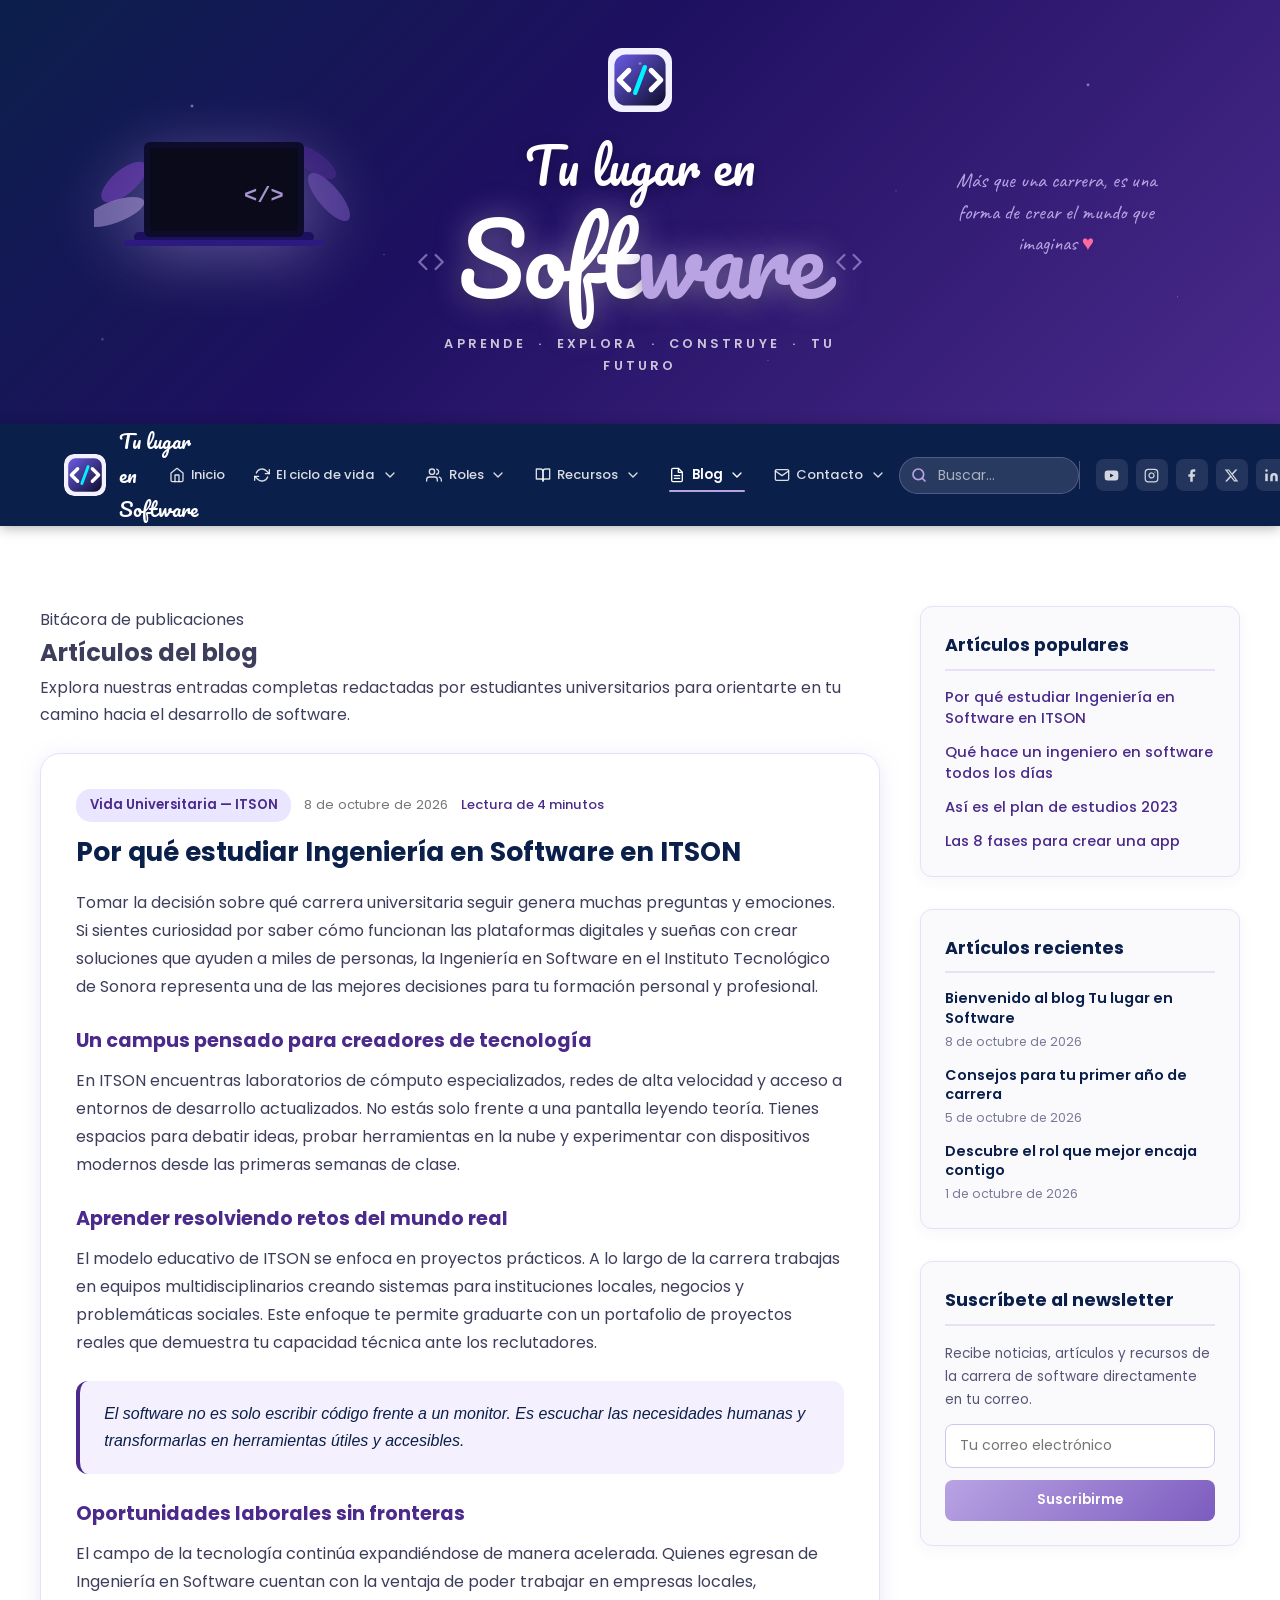
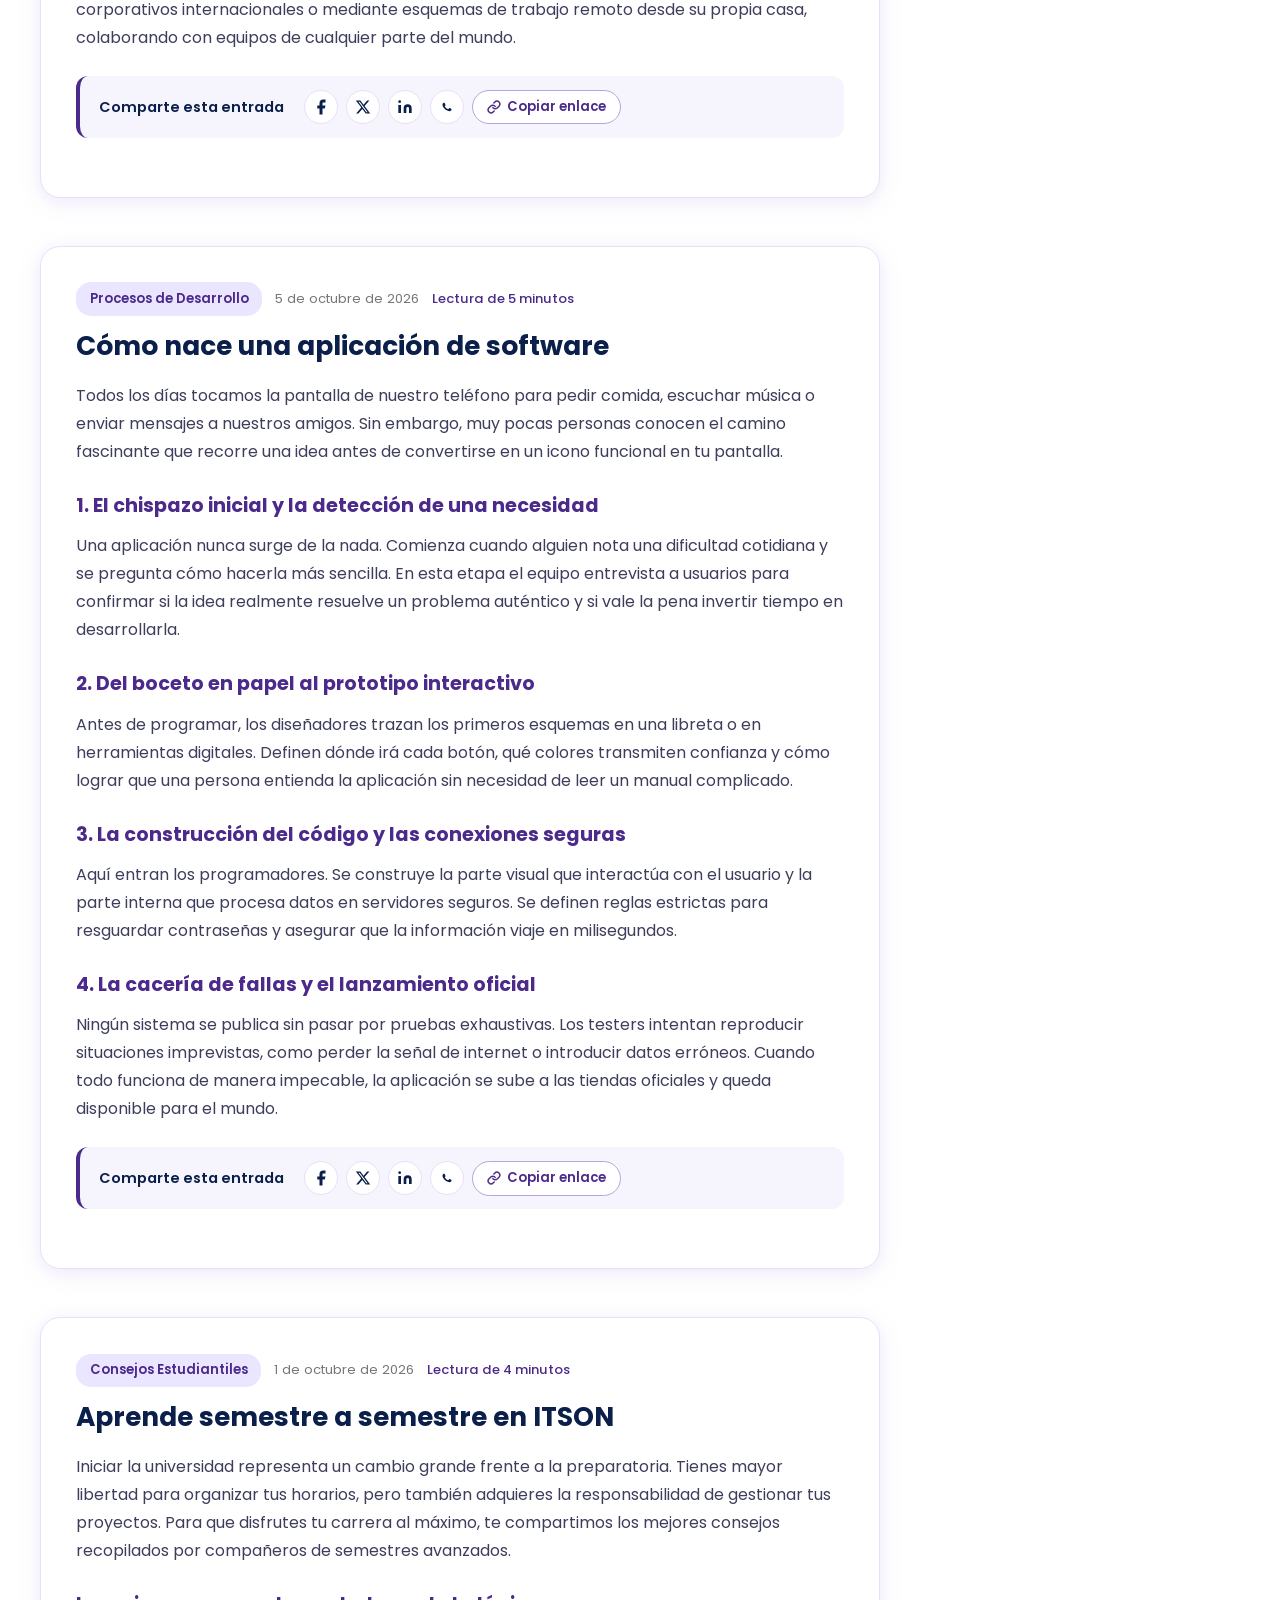
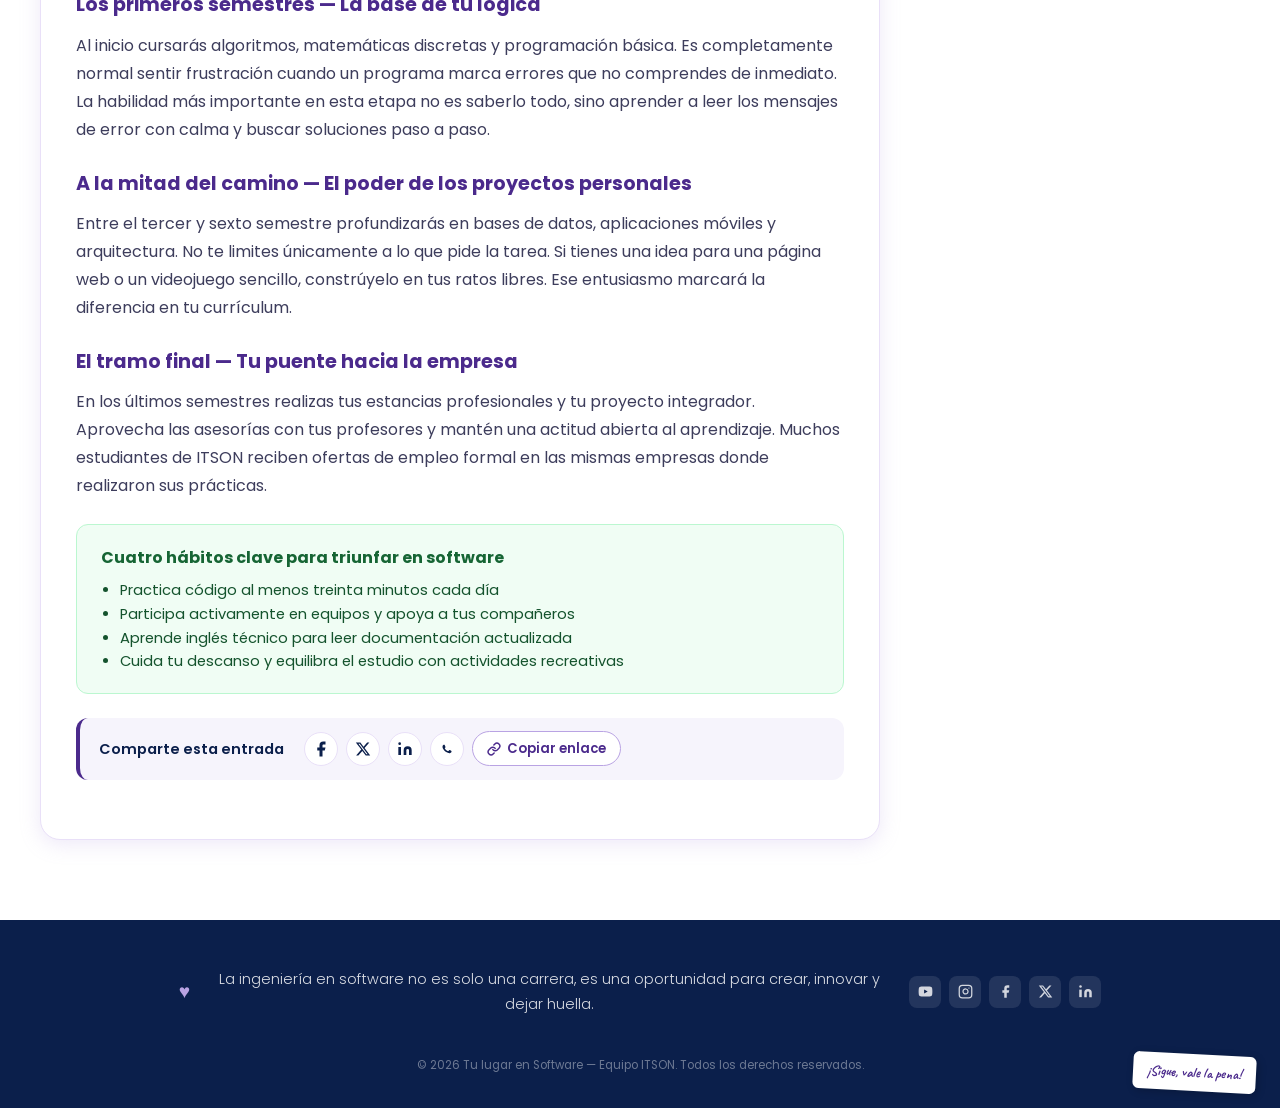
==== commit 8de876c7: "Agregar contenido completo de los articulos del blog y actualizar enlace oficial de Instagram" ====
--- a/blog.html
+++ b/blog.html
@@ -1,4 +1,4 @@
-<!DOCTYPE html>
+﻿<!DOCTYPE html>
 <html lang="es">
 
 <head>
@@ -109,7 +109,7 @@
 
         <li class="nav-item-has-submenu">
           <a href="recursos.html" class="nav-link-padre">
-            <svg viewBox="0 0 24 24" fill="none" stroke="currentColor" stroke-width="2" stroke-linecap="round" stroke-linejoin="round" aria-hidden="true"><path d="M2 3h6a4 4 0 0 1 4 4v14a3 3 0 0 0-3-3H2z"/><path d="M22 3h-6a4 4 0 0 1 3-3h7z"/></svg>
+            <svg viewBox="0 0 24 24" fill="none" stroke="currentColor" stroke-width="2" stroke-linecap="round" stroke-linejoin="round" aria-hidden="true"><path d="M2 3h6a4 4 0 0 1 4 4v14a3 3 0 0 0-3-3H2z"/><path d="M22 3h-6a4 4 0 0 0-4 4v14a3 3 0 0 1 3-3h7z"/></svg>
             Recursos
             <svg class="icono-flecha-sub" viewBox="0 0 24 24" fill="none" stroke="currentColor" stroke-width="2" stroke-linecap="round" stroke-linejoin="round" aria-hidden="true"><polyline points="6 9 12 15 18 9"></polyline></svg>
           </a>
@@ -176,7 +176,7 @@
         <a href="#" class="red-social" aria-label="YouTube" target="_blank" rel="noopener noreferrer">
           <svg viewBox="0 0 24 24" fill="currentColor" aria-hidden="true"><path d="M22.54 6.42a2.78 2.78 0 0 0-1.95-1.96C18.88 4 12 4 12 4s-6.88 0-8.59.46a2.78 2.78 0 0 0-1.95 1.96A29 29 0 0 0 1 12a29 29 0 0 0 .46 5.58 2.78 2.78 0 0 0 1.95 1.96C5.12 20 12 20 12 20s6.88 0 8.59-.46a2.78 2.78 0 0 0 1.95-1.96A29 29 0 0 0 23 12a29 29 0 0 0-.46-5.58z"/><polygon points="9.75 15.02 15.5 12 9.75 8.98 9.75 15.02" fill="#0B1F4B"/></svg>
         </a>
-        <a href="#" class="red-social" aria-label="Instagram" target="_blank" rel="noopener noreferrer">
+        <a href="https://www.instagram.com/tulugarensoftware/" class="red-social" aria-label="Instagram" target="_blank" rel="noopener noreferrer">
           <svg viewBox="0 0 24 24" fill="none" stroke="currentColor" stroke-width="2" stroke-linecap="round" stroke-linejoin="round" aria-hidden="true"><rect x="2" y="2" width="20" height="20" rx="5" ry="5"/><path d="M16 11.37A4 4 0 1 1 12.63 8 4 4 0 0 1 16 11.37z"/><line x1="17.5" y1="6.5" x2="17.51" y2="6.5"/></svg>
         </a>
         <a href="#" class="red-social" aria-label="Facebook" target="_blank" rel="noopener noreferrer">
@@ -204,24 +204,47 @@
             <p class="subtitulo-seccion">Bitácora de publicaciones</p>
             <h1 class="titulo-seccion">Artículos del blog</h1>
             <p class="intro-texto">
-              Explora nuestras entradas redactadas por estudiantes universitarios para responder a tus inquietudes sobre el mundo de la tecnología.
+              Explora nuestras entradas completas redactadas por estudiantes universitarios para orientarte en tu camino hacia el desarrollo de software.
             </p>
           </div>
         </section>
 
-        <!-- ARTÍCULOS CON ANCLAS REQUERIDAS -->
-        <div style="display: flex; flex-direction: column; gap: 2.5rem; margin-top: 1.5rem;">
-
-          <!-- Artículo 1 -->
-          <article class="reveal" id="itson-carrera" style="background: #FFF; border: 1px solid var(--lila-claro); border-radius: var(--radio-grande); padding: 2rem; box-shadow: var(--sombra-card);">
-            <span style="background: #EAE6FF; color: var(--morado-profundo); padding: 0.3rem 0.8rem; border-radius: 15px; font-size: 0.8rem; font-weight: 600;">Vida Universitaria — ITSON</span>
-            <span style="font-size: 0.8rem; color: #777; margin-left: 0.8rem;">8 de octubre de 2026</span>
-            <h2 style="font-size: 1.5rem; color: var(--azul-marino); margin: 0.8rem 0 0.5rem 0;">Por qué estudiar Ingeniería en Software en ITSON</h2>
-            <p style="margin-bottom: 1rem;">
-              Elegir dónde estudiar tu carrera es uno de los pasos más importantes de tu vida. En ITSON contás con laboratorios equipados, docentes experimentados y un plan de estudios alineado a las demandas globales del mercado laboral.
-            </p>
-            <p style="margin-bottom: 1.2rem;">
-              La carrera te brinda la capacidad de resolver problemas reales, crear tus propios proyectos y trabajar en equipos multidisciplinarios desde los primeros semestres.
+        <!-- ARTÍCULOS COMPLETOS CON CONTENIDO RICO -->
+        <div style="display: flex; flex-direction: column; gap: 3rem; margin-top: 1.5rem;">
+
+          <!-- ARTÍCULO 1 -->
+          <article class="reveal" id="itson-carrera" style="background: #FFF; border: 1px solid var(--lila-claro); border-radius: var(--radio-grande); padding: 2.2rem; box-shadow: var(--sombra-card);">
+            <div style="display: flex; gap: 0.8rem; align-items: center; flex-wrap: wrap; margin-bottom: 0.5rem;">
+              <span style="background: #EAE6FF; color: var(--morado-profundo); padding: 0.35rem 0.85rem; border-radius: 15px; font-size: 0.82rem; font-weight: 600;">Vida Universitaria — ITSON</span>
+              <span style="font-size: 0.82rem; color: #777;">8 de octubre de 2026</span>
+              <span style="font-size: 0.82rem; color: var(--morado-profundo); font-weight: 500;">Lectura de 4 minutos</span>
+            </div>
+
+            <h2 style="font-size: 1.65rem; color: var(--azul-marino); margin: 0.8rem 0 1.2rem 0; line-height: 1.3;">Por qué estudiar Ingeniería en Software en ITSON</h2>
+
+            <p style="margin-bottom: 1.2rem; font-size: 1rem; line-height: 1.75;">
+              Tomar la decisión sobre qué carrera universitaria seguir genera muchas preguntas y emociones. Si sientes curiosidad por saber cómo funcionan las plataformas digitales y sueñas con crear soluciones que ayuden a miles de personas, la Ingeniería en Software en el Instituto Tecnológico de Sonora representa una de las mejores decisiones para tu formación personal y profesional.
+            </p>
+
+            <h3 style="font-size: 1.2rem; color: var(--morado-profundo); margin: 1.5rem 0 0.6rem 0;">Un campus pensado para creadores de tecnología</h3>
+            <p style="margin-bottom: 1.2rem; line-height: 1.75;">
+              En ITSON encuentras laboratorios de cómputo especializados, redes de alta velocidad y acceso a entornos de desarrollo actualizados. No estás solo frente a una pantalla leyendo teoría. Tienes espacios para debatir ideas, probar herramientas en la nube y experimentar con dispositivos modernos desde las primeras semanas de clase.
+            </p>
+
+            <h3 style="font-size: 1.2rem; color: var(--morado-profundo); margin: 1.5rem 0 0.6rem 0;">Aprender resolviendo retos del mundo real</h3>
+            <p style="margin-bottom: 1.2rem; line-height: 1.75;">
+              El modelo educativo de ITSON se enfoca en proyectos prácticos. A lo largo de la carrera trabajas en equipos multidisciplinarios creando sistemas para instituciones locales, negocios y problemáticas sociales. Este enfoque te permite graduarte con un portafolio de proyectos reales que demuestra tu capacidad técnica ante los reclutadores.
+            </p>
+
+            <div style="background: #F4F0FD; border-left: 4px solid var(--morado-profundo); padding: 1.2rem 1.5rem; border-radius: var(--radio); margin: 1.5rem 0;">
+              <p style="font-style: italic; color: var(--azul-marino); margin: 0; font-weight: 500;">
+                El software no es solo escribir código frente a un monitor. Es escuchar las necesidades humanas y transformarlas en herramientas útiles y accesibles.
+              </p>
+            </div>
+
+            <h3 style="font-size: 1.2rem; color: var(--morado-profundo); margin: 1.5rem 0 0.6rem 0;">Oportunidades laborales sin fronteras</h3>
+            <p style="margin-bottom: 1.4rem; line-height: 1.75;">
+              El campo de la tecnología continúa expandiéndose de manera acelerada. Quienes egresan de Ingeniería en Software cuentan con la ventaja de poder trabajar en empresas locales, corporativos internacionales o mediante esquemas de trabajo remoto desde su propia casa, colaborando con equipos de cualquier parte del mundo.
             </p>
 
             <!-- Barra de compartir -->
@@ -248,16 +271,38 @@
             </div>
           </article>
 
-          <!-- Artículo 2 -->
-          <article class="reveal" id="como-nace-app" style="background: #FFF; border: 1px solid var(--lila-claro); border-radius: var(--radio-grande); padding: 2rem; box-shadow: var(--sombra-card);">
-            <span style="background: #EAE6FF; color: var(--morado-profundo); padding: 0.3rem 0.8rem; border-radius: 15px; font-size: 0.8rem; font-weight: 600;">Procesos de Desarrollo</span>
-            <span style="font-size: 0.8rem; color: #777; margin-left: 0.8rem;">5 de octubre de 2026</span>
-            <h2 style="font-size: 1.5rem; color: var(--azul-marino); margin: 0.8rem 0 0.5rem 0;">Cómo nace una aplicación de software</h2>
-            <p style="margin-bottom: 1rem;">
-              ¿Te has preguntado qué sucede detrás de tu aplicación favorita? Todo inicia con una necesidad o una idea en papel, pasando por análisis de requerimientos, diseño visual, programación del backend y pruebas rigurosas.
-            </p>
-            <p style="margin-bottom: 1.2rem;">
-              Conocer estas etapas te permite entender por qué el trabajo en equipo es indispensable para el éxito de cualquier solución digital.
+          <!-- ARTÍCULO 2 -->
+          <article class="reveal" id="como-nace-app" style="background: #FFF; border: 1px solid var(--lila-claro); border-radius: var(--radio-grande); padding: 2.2rem; box-shadow: var(--sombra-card);">
+            <div style="display: flex; gap: 0.8rem; align-items: center; flex-wrap: wrap; margin-bottom: 0.5rem;">
+              <span style="background: #EAE6FF; color: var(--morado-profundo); padding: 0.35rem 0.85rem; border-radius: 15px; font-size: 0.82rem; font-weight: 600;">Procesos de Desarrollo</span>
+              <span style="font-size: 0.82rem; color: #777;">5 de octubre de 2026</span>
+              <span style="font-size: 0.82rem; color: var(--morado-profundo); font-weight: 500;">Lectura de 5 minutos</span>
+            </div>
+
+            <h2 style="font-size: 1.65rem; color: var(--azul-marino); margin: 0.8rem 0 1.2rem 0; line-height: 1.3;">Cómo nace una aplicación de software</h2>
+
+            <p style="margin-bottom: 1.2rem; font-size: 1rem; line-height: 1.75;">
+              Todos los días tocamos la pantalla de nuestro teléfono para pedir comida, escuchar música o enviar mensajes a nuestros amigos. Sin embargo, muy pocas personas conocen el camino fascinante que recorre una idea antes de convertirse en un icono funcional en tu pantalla.
+            </p>
+
+            <h3 style="font-size: 1.2rem; color: var(--morado-profundo); margin: 1.5rem 0 0.6rem 0;">1. El chispazo inicial y la detección de una necesidad</h3>
+            <p style="margin-bottom: 1.2rem; line-height: 1.75;">
+              Una aplicación nunca surge de la nada. Comienza cuando alguien nota una dificultad cotidiana y se pregunta cómo hacerla más sencilla. En esta etapa el equipo entrevista a usuarios para confirmar si la idea realmente resuelve un problema auténtico y si vale la pena invertir tiempo en desarrollarla.
+            </p>
+
+            <h3 style="font-size: 1.2rem; color: var(--morado-profundo); margin: 1.5rem 0 0.6rem 0;">2. Del boceto en papel al prototipo interactivo</h3>
+            <p style="margin-bottom: 1.2rem; line-height: 1.75;">
+              Antes de programar, los diseñadores trazan los primeros esquemas en una libreta o en herramientas digitales. Definen dónde irá cada botón, qué colores transmiten confianza y cómo lograr que una persona entienda la aplicación sin necesidad de leer un manual complicado.
+            </p>
+
+            <h3 style="font-size: 1.2rem; color: var(--morado-profundo); margin: 1.5rem 0 0.6rem 0;">3. La construcción del código y las conexiones seguras</h3>
+            <p style="margin-bottom: 1.2rem; line-height: 1.75;">
+              Aquí entran los programadores. Se construye la parte visual que interactúa con el usuario y la parte interna que procesa datos en servidores seguros. Se definen reglas estrictas para resguardar contraseñas y asegurar que la información viaje en milisegundos.
+            </p>
+
+            <h3 style="font-size: 1.2rem; color: var(--morado-profundo); margin: 1.5rem 0 0.6rem 0;">4. La cacería de fallas y el lanzamiento oficial</h3>
+            <p style="margin-bottom: 1.4rem; line-height: 1.75;">
+              Ningún sistema se publica sin pasar por pruebas exhaustivas. Los testers intentan reproducir situaciones imprevistas, como perder la señal de internet o introducir datos erróneos. Cuando todo funciona de manera impecable, la aplicación se sube a las tiendas oficiales y queda disponible para el mundo.
             </p>
 
             <!-- Barra de compartir -->
@@ -284,17 +329,44 @@
             </div>
           </article>
 
-          <!-- Artículo 3 -->
-          <article class="reveal" id="aprende-semestre" style="background: #FFF; border: 1px solid var(--lila-claro); border-radius: var(--radio-grande); padding: 2rem; box-shadow: var(--sombra-card);">
-            <span style="background: #EAE6FF; color: var(--morado-profundo); padding: 0.3rem 0.8rem; border-radius: 15px; font-size: 0.8rem; font-weight: 600;">Consejos Estudiantiles</span>
-            <span style="font-size: 0.8rem; color: #777; margin-left: 0.8rem;">1 de octubre de 2026</span>
-            <h2 style="font-size: 1.5rem; color: var(--azul-marino); margin: 0.8rem 0 0.5rem 0;">Aprende semestre a semestre en ITSON</h2>
-            <p style="margin-bottom: 1rem;">
-              El secreto para aprovechar al máximo tu carrera no es memorizar todo en una noche, sino construir hábitos constantes, participar en proyectos prácticos y apoyarte en tus compañeros y profesores.
-            </p>
-            <p style="margin-bottom: 1.2rem;">
-              En esta guía te compartimos recomendaciones de estudio para cada etapa universitaria.
-            </p>
+          <!-- ARTÍCULO 3 -->
+          <article class="reveal" id="aprende-semestre" style="background: #FFF; border: 1px solid var(--lila-claro); border-radius: var(--radio-grande); padding: 2.2rem; box-shadow: var(--sombra-card);">
+            <div style="display: flex; gap: 0.8rem; align-items: center; flex-wrap: wrap; margin-bottom: 0.5rem;">
+              <span style="background: #EAE6FF; color: var(--morado-profundo); padding: 0.35rem 0.85rem; border-radius: 15px; font-size: 0.82rem; font-weight: 600;">Consejos Estudiantiles</span>
+              <span style="font-size: 0.82rem; color: #777;">1 de octubre de 2026</span>
+              <span style="font-size: 0.82rem; color: var(--morado-profundo); font-weight: 500;">Lectura de 4 minutos</span>
+            </div>
+
+            <h2 style="font-size: 1.65rem; color: var(--azul-marino); margin: 0.8rem 0 1.2rem 0; line-height: 1.3;">Aprende semestre a semestre en ITSON</h2>
+
+            <p style="margin-bottom: 1.2rem; font-size: 1rem; line-height: 1.75;">
+              Iniciar la universidad representa un cambio grande frente a la preparatoria. Tienes mayor libertad para organizar tus horarios, pero también adquieres la responsabilidad de gestionar tus proyectos. Para que disfrutes tu carrera al máximo, te compartimos los mejores consejos recopilados por compañeros de semestres avanzados.
+            </p>
+
+            <h3 style="font-size: 1.2rem; color: var(--morado-profundo); margin: 1.5rem 0 0.6rem 0;">Los primeros semestres — La base de tu lógica</h3>
+            <p style="margin-bottom: 1.2rem; line-height: 1.75;">
+              Al inicio cursarás algoritmos, matemáticas discretas y programación básica. Es completamente normal sentir frustración cuando un programa marca errores que no comprendes de inmediato. La habilidad más importante en esta etapa no es saberlo todo, sino aprender a leer los mensajes de error con calma y buscar soluciones paso a paso.
+            </p>
+
+            <h3 style="font-size: 1.2rem; color: var(--morado-profundo); margin: 1.5rem 0 0.6rem 0;">A la mitad del camino — El poder de los proyectos personales</h3>
+            <p style="margin-bottom: 1.2rem; line-height: 1.75;">
+              Entre el tercer y sexto semestre profundizarás en bases de datos, aplicaciones móviles y arquitectura. No te limites únicamente a lo que pide la tarea. Si tienes una idea para una página web o un videojuego sencillo, constrúyelo en tus ratos libres. Ese entusiasmo marcará la diferencia en tu currículum.
+            </p>
+
+            <h3 style="font-size: 1.2rem; color: var(--morado-profundo); margin: 1.5rem 0 0.6rem 0;">El tramo final — Tu puente hacia la empresa</h3>
+            <p style="margin-bottom: 1.2rem; line-height: 1.75;">
+              En los últimos semestres realizas tus estancias profesionales y tu proyecto integrador. Aprovecha las asesorías con tus profesores y mantén una actitud abierta al aprendizaje. Muchos estudiantes de ITSON reciben ofertas de empleo formal en las mismas empresas donde realizaron sus prácticas.
+            </p>
+
+            <div style="background: #F0FDF4; border: 1px solid #BBF7D0; border-radius: var(--radio); padding: 1.2rem 1.5rem; margin: 1.5rem 0;">
+              <h4 style="color: #166534; margin: 0 0 0.5rem 0; font-size: 1rem;">Cuatro hábitos clave para triunfar en software</h4>
+              <ul style="list-style: disc; padding-left: 1.2rem; color: #14532D; font-size: 0.92rem; line-height: 1.6;">
+                <li>Practica código al menos treinta minutos cada día</li>
+                <li>Participa activamente en equipos y apoya a tus compañeros</li>
+                <li>Aprende inglés técnico para leer documentación actualizada</li>
+                <li>Cuida tu descanso y equilibra el estudio con actividades recreativas</li>
+              </ul>
+            </div>
 
             <!-- Barra de compartir -->
             <div class="barra-compartir" aria-label="Compartir en redes sociales">
@@ -390,7 +462,7 @@
         <a href="#" class="red-social" aria-label="YouTube" target="_blank" rel="noopener noreferrer">
           <svg viewBox="0 0 24 24" fill="currentColor" aria-hidden="true"><path d="M22.54 6.42a2.78 2.78 0 0 0-1.95-1.96C18.88 4 12 4 12 4s-6.88 0-8.59.46a2.78 2.78 0 0 0-1.95 1.96A29 29 0 0 0 1 12a29 29 0 0 0 .46 5.58 2.78 2.78 0 0 0 1.95 1.96C5.12 20 12 20 12 20s6.88 0 8.59-.46a2.78 2.78 0 0 0 1.95-1.96A29 29 0 0 0 23 12a29 29 0 0 0-.46-5.58z"/><polygon points="9.75 15.02 15.5 12 9.75 8.98 9.75 15.02" fill="#0B1F4B"/></svg>
         </a>
-        <a href="#" class="red-social" aria-label="Instagram" target="_blank" rel="noopener noreferrer">
+        <a href="https://www.instagram.com/tulugarensoftware/" class="red-social" aria-label="Instagram" target="_blank" rel="noopener noreferrer">
           <svg viewBox="0 0 24 24" fill="none" stroke="currentColor" stroke-width="2" stroke-linecap="round" stroke-linejoin="round" aria-hidden="true"><rect x="2" y="2" width="20" height="20" rx="5" ry="5"/><path d="M16 11.37A4 4 0 1 1 12.63 8 4 4 0 0 1 16 11.37z"/><line x1="17.5" y1="6.5" x2="17.51" y2="6.5"/></svg>
         </a>
         <a href="#" class="red-social" aria-label="Facebook" target="_blank" rel="noopener noreferrer">
--- a/css/estilos.css
+++ b/css/estilos.css
@@ -440,10 +440,10 @@
 
 .bienvenida-grid {
   display: grid;
-  grid-template-columns: 1fr 1.5fr 1fr;
-  gap: 3rem;
-  align-items: start;
-  max-width: 1200px;
+  grid-template-columns: 280px 1.35fr 330px;
+  gap: 1.8rem;
+  align-items: center;
+  max-width: 1240px;
   margin: 0 auto;
   padding: 0 1.5rem;
 }
@@ -472,7 +472,7 @@
 .bienvenida-izq img {
   position: relative;
   z-index: 1;
-  max-width: 280px;
+  max-width: 270px;
   width: 100%;
   border-radius: var(--radio-grande);
 }
@@ -480,64 +480,68 @@
 /* Columna central: texto */
 .bienvenida-centro {
   text-align: center;
-  padding: 1rem 0;
+  padding: 0.5rem 0.8rem;
 }
 
 .titulo-bienvenida {
   font-family: var(--fuente-script);
-  font-size: clamp(2rem, 4vw, 3rem);
+  font-size: clamp(2rem, 3.5vw, 2.8rem);
   color: var(--morado-profundo);
-  margin-bottom: 1.5rem;
+  margin-bottom: 1rem;
 }
 
 .bienvenida-centro p {
-  font-size: 0.95rem;
+  font-size: 0.93rem;
   color: var(--gris-texto);
-  margin-bottom: 1.2rem;
-  max-width: 380px;
+  margin-bottom: 0.85rem;
+  max-width: 500px;
   margin-left: auto;
   margin-right: auto;
+  line-height: 1.6;
 }
 
 .nota-manuscrita {
   display: inline-block;
   font-family: var(--fuente-mano);
-  font-size: 1.3rem;
+  font-size: 1.25rem;
   color: var(--morado-profundo);
   transform: rotate(-2deg);
-  margin-top: 1rem;
-  padding: 0.5rem 1.2rem;
+  margin-top: 0.6rem;
+  padding: 0.3rem 1rem;
   border-bottom: 2px solid var(--lila);
 }
 
-/* Columna derecha: tarjetas mini */
+/* Columna derecha: tarjetas mini compactas */
 .bienvenida-der {
   border-left: 2px solid var(--lila-claro);
-  padding-left: 2rem;
+  padding-left: 1.5rem;
   display: flex;
   flex-direction: column;
-  gap: 1.2rem;
+  gap: 0.75rem;
 }
 
 .tarjeta-mini {
   display: flex;
-  align-items: flex-start;
-  gap: 1rem;
-  padding: 1rem;
-  background: var(--gris-suave);
+  align-items: center;
+  gap: 0.85rem;
+  padding: 0.65rem 0.95rem;
+  background: #F9F7FD;
+  border: 1px solid rgba(185, 163, 227, 0.35);
   border-radius: var(--radio);
-  transition: transform var(--transicion), box-shadow var(--transicion);
+  transition: transform var(--transicion), box-shadow var(--transicion), border-color var(--transicion);
 }
 
 .tarjeta-mini:hover {
   transform: translateX(4px);
-  box-shadow: var(--sombra-card);
+  box-shadow: 0 4px 14px rgba(75, 42, 140, 0.1);
+  border-color: var(--lila);
+  background: var(--blanco);
 }
 
 .icono-circulo {
-  width: 42px;
-  height: 42px;
-  border-radius: 50%;
+  width: 38px;
+  height: 38px;
+  border-radius: 10px;
   display: flex;
   align-items: center;
   justify-content: center;
@@ -545,8 +549,8 @@
 }
 
 .icono-circulo svg {
-  width: 20px;
-  height: 20px;
+  width: 19px;
+  height: 19px;
 }
 
 .ic-lila    { background: var(--lila-claro); color: var(--morado-profundo); }
@@ -554,17 +558,45 @@
 .ic-verde   { background: var(--verde-menta); color: #2E7D5C; }
 .ic-morado  { background: #DDD0F5; color: var(--morado-profundo); }
 
-.tarjeta-mini-texto h4 {
+.tarjeta-mini-info {
+  flex: 1;
+  min-width: 0;
+}
+
+.tarjeta-mini-info h3 {
   font-size: 0.88rem;
   font-weight: 600;
   color: var(--azul-marino);
-  margin-bottom: 0.2rem;
-}
-
-.tarjeta-mini-texto p {
-  font-size: 0.78rem;
-  color: #6B6B8A;
-  line-height: 1.4;
+  margin: 0 0 0.15rem 0;
+  line-height: 1.25;
+}
+
+.tarjeta-mini-info p {
+  font-size: 0.76rem;
+  color: #60607E;
+  margin: 0 0 0.25rem 0;
+  line-height: 1.35;
+}
+
+.tarjeta-mini-info .enlace-flecha {
+  font-size: 0.74rem;
+  font-weight: 600;
+  color: var(--morado-profundo);
+  display: inline-flex;
+  align-items: center;
+  gap: 0.25rem;
+  transition: gap var(--transicion), color var(--transicion);
+}
+
+.tarjeta-mini-info .enlace-flecha svg {
+  width: 12px;
+  height: 12px;
+  transition: transform var(--transicion);
+}
+
+.tarjeta-mini:hover .enlace-flecha {
+  color: var(--azul-marino);
+  gap: 0.45rem;
 }
 
 /* =====================================================
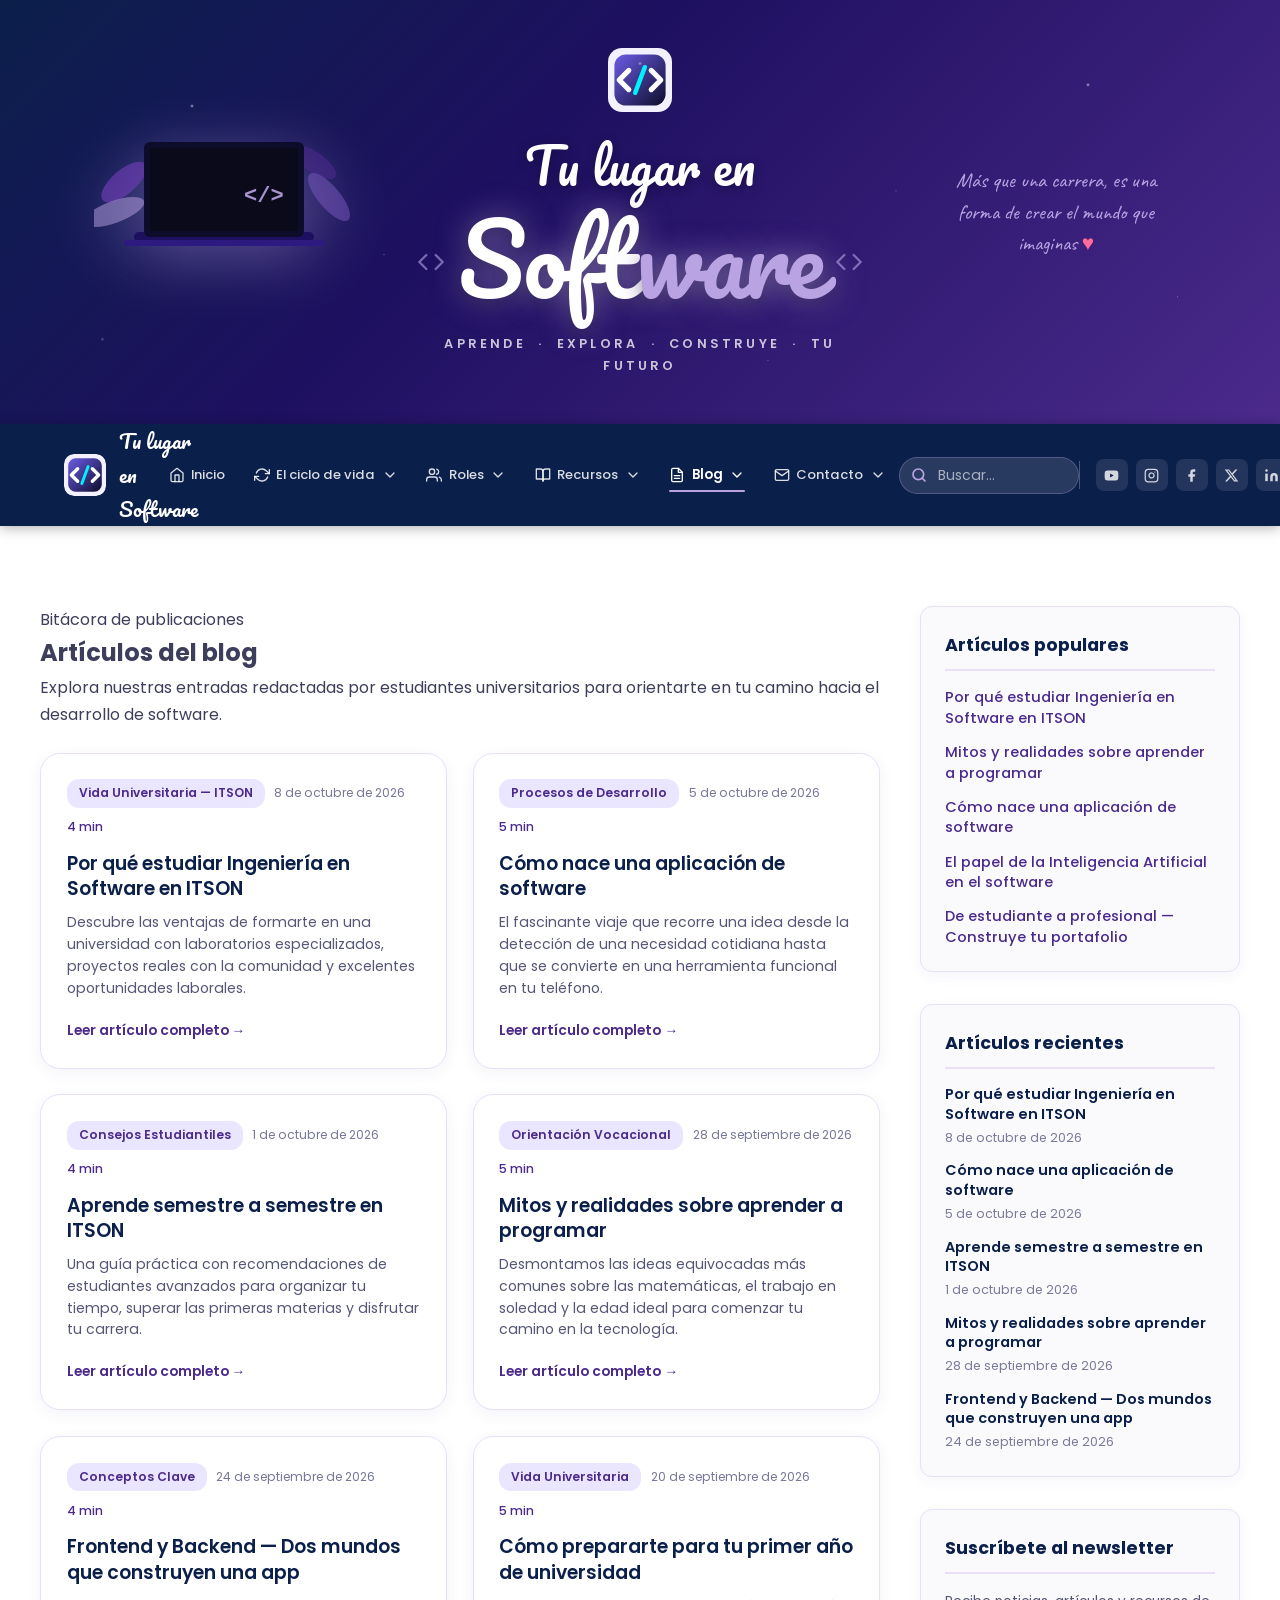
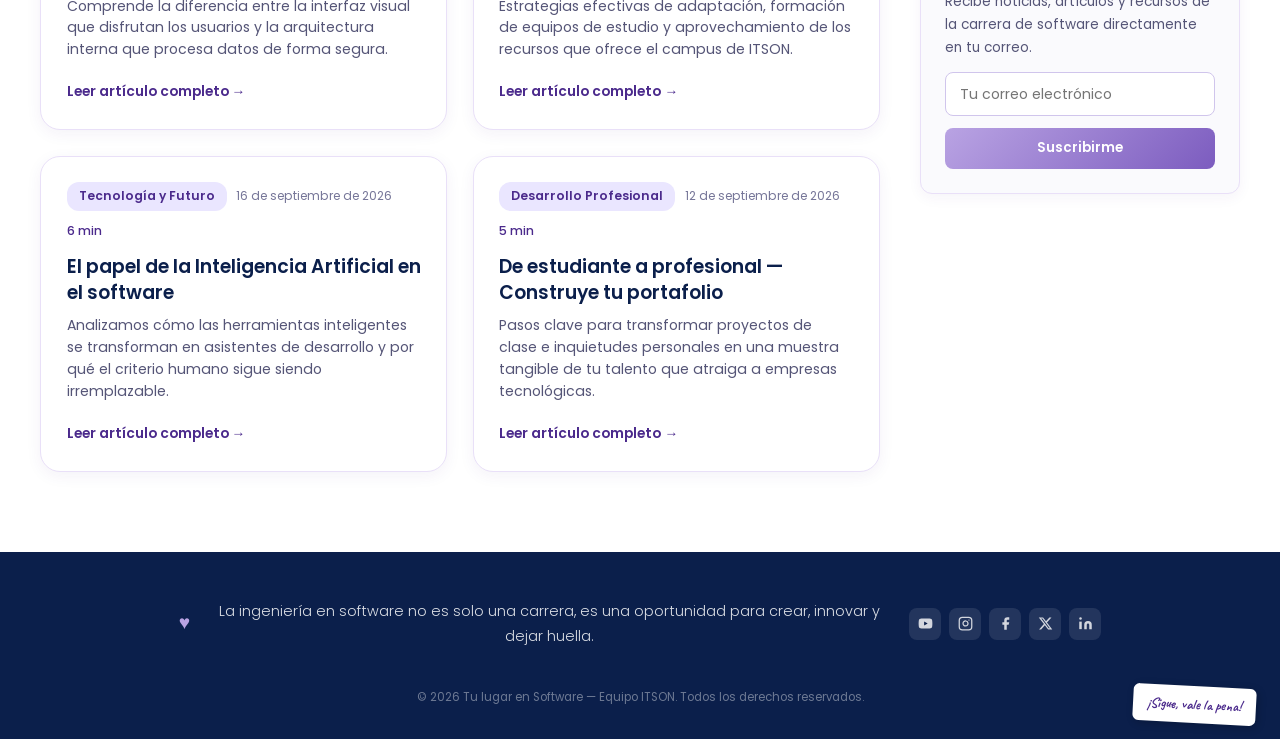
==== commit f9b9aff3: "Implementar vista individual de articulos con tarjetas de preview y agregar 5 articulos nuevos" ====
--- a/blog.html
+++ b/blog.html
@@ -1,4 +1,4 @@
-﻿<!DOCTYPE html>
+<!DOCTYPE html>
 <html lang="es">
 
 <head>
@@ -133,6 +133,8 @@
             <li><a href="blog.html#itson-carrera">ITSON y la carrera</a></li>
             <li><a href="blog.html#como-nace-app">Cómo nace una app</a></li>
             <li><a href="blog.html#aprende-semestre">Aprende semestre a semestre</a></li>
+            <li><a href="blog.html#mitos-programacion">Mitos de programar</a></li>
+            <li><a href="blog.html#inteligencia-artificial">Inteligencia Artificial</a></li>
           </ul>
         </li>
 
@@ -204,35 +206,188 @@
             <p class="subtitulo-seccion">Bitácora de publicaciones</p>
             <h1 class="titulo-seccion">Artículos del blog</h1>
             <p class="intro-texto">
-              Explora nuestras entradas completas redactadas por estudiantes universitarios para orientarte en tu camino hacia el desarrollo de software.
+              Explora nuestras entradas redactadas por estudiantes universitarios para orientarte en tu camino hacia el desarrollo de software.
             </p>
           </div>
         </section>
 
-        <!-- ARTÍCULOS COMPLETOS CON CONTENIDO RICO -->
-        <div style="display: flex; flex-direction: column; gap: 3rem; margin-top: 1.5rem;">
-
-          <!-- ARTÍCULO 1 -->
-          <article class="reveal" id="itson-carrera" style="background: #FFF; border: 1px solid var(--lila-claro); border-radius: var(--radio-grande); padding: 2.2rem; box-shadow: var(--sombra-card);">
+        <!-- VISTA 1: LISTA DE PREVIEWS (TARJETAS) -->
+        <div id="vista-lista-articulos">
+          <div class="blog-grid-previews">
+
+            <!-- PREVIEW 1 -->
+            <article class="tarjeta-preview-blog reveal">
+              <div>
+                <div class="preview-meta">
+                  <span class="preview-categoria">Vida Universitaria — ITSON</span>
+                  <span class="preview-fecha">8 de octubre de 2026</span>
+                  <span class="preview-lectura">4 min</span>
+                </div>
+                <h2 class="preview-titulo">Por qué estudiar Ingeniería en Software en ITSON</h2>
+                <p class="preview-resumen">
+                  Descubre las ventajas de formarte en una universidad con laboratorios especializados, proyectos reales con la comunidad y excelentes oportunidades laborales.
+                </p>
+              </div>
+              <a href="#itson-carrera" class="btn-leer-articulo" aria-label="Leer artículo Por qué estudiar Ingeniería en Software en ITSON">
+                Leer artículo completo →
+              </a>
+            </article>
+
+            <!-- PREVIEW 2 -->
+            <article class="tarjeta-preview-blog reveal">
+              <div>
+                <div class="preview-meta">
+                  <span class="preview-categoria">Procesos de Desarrollo</span>
+                  <span class="preview-fecha">5 de octubre de 2026</span>
+                  <span class="preview-lectura">5 min</span>
+                </div>
+                <h2 class="preview-titulo">Cómo nace una aplicación de software</h2>
+                <p class="preview-resumen">
+                  El fascinante viaje que recorre una idea desde la detección de una necesidad cotidiana hasta que se convierte en una herramienta funcional en tu teléfono.
+                </p>
+              </div>
+              <a href="#como-nace-app" class="btn-leer-articulo" aria-label="Leer artículo Cómo nace una aplicación de software">
+                Leer artículo completo →
+              </a>
+            </article>
+
+            <!-- PREVIEW 3 -->
+            <article class="tarjeta-preview-blog reveal">
+              <div>
+                <div class="preview-meta">
+                  <span class="preview-categoria">Consejos Estudiantiles</span>
+                  <span class="preview-fecha">1 de octubre de 2026</span>
+                  <span class="preview-lectura">4 min</span>
+                </div>
+                <h2 class="preview-titulo">Aprende semestre a semestre en ITSON</h2>
+                <p class="preview-resumen">
+                  Una guía práctica con recomendaciones de estudiantes avanzados para organizar tu tiempo, superar las primeras materias y disfrutar tu carrera.
+                </p>
+              </div>
+              <a href="#aprende-semestre" class="btn-leer-articulo" aria-label="Leer artículo Aprende semestre a semestre en ITSON">
+                Leer artículo completo →
+              </a>
+            </article>
+
+            <!-- PREVIEW 4 -->
+            <article class="tarjeta-preview-blog reveal">
+              <div>
+                <div class="preview-meta">
+                  <span class="preview-categoria">Orientación Vocacional</span>
+                  <span class="preview-fecha">28 de septiembre de 2026</span>
+                  <span class="preview-lectura">5 min</span>
+                </div>
+                <h2 class="preview-titulo">Mitos y realidades sobre aprender a programar</h2>
+                <p class="preview-resumen">
+                  Desmontamos las ideas equivocadas más comunes sobre las matemáticas, el trabajo en soledad y la edad ideal para comenzar tu camino en la tecnología.
+                </p>
+              </div>
+              <a href="#mitos-programacion" class="btn-leer-articulo" aria-label="Leer artículo Mitos y realidades sobre aprender a programar">
+                Leer artículo completo →
+              </a>
+            </article>
+
+            <!-- PREVIEW 5 -->
+            <article class="tarjeta-preview-blog reveal">
+              <div>
+                <div class="preview-meta">
+                  <span class="preview-categoria">Conceptos Clave</span>
+                  <span class="preview-fecha">24 de septiembre de 2026</span>
+                  <span class="preview-lectura">4 min</span>
+                </div>
+                <h2 class="preview-titulo">Frontend y Backend — Dos mundos que construyen una app</h2>
+                <p class="preview-resumen">
+                  Comprende la diferencia entre la interfaz visual que disfrutan los usuarios y la arquitectura interna que procesa datos de forma segura.
+                </p>
+              </div>
+              <a href="#frontend-backend" class="btn-leer-articulo" aria-label="Leer artículo Frontend y Backend">
+                Leer artículo completo →
+              </a>
+            </article>
+
+            <!-- PREVIEW 6 -->
+            <article class="tarjeta-preview-blog reveal">
+              <div>
+                <div class="preview-meta">
+                  <span class="preview-categoria">Vida Universitaria</span>
+                  <span class="preview-fecha">20 de septiembre de 2026</span>
+                  <span class="preview-lectura">5 min</span>
+                </div>
+                <h2 class="preview-titulo">Cómo prepararte para tu primer año de universidad</h2>
+                <p class="preview-resumen">
+                  Estrategias efectivas de adaptación, formación de equipos de estudio y aprovechamiento de los recursos que ofrece el campus de ITSON.
+                </p>
+              </div>
+              <a href="#primer-ano-universidad" class="btn-leer-articulo" aria-label="Leer artículo Cómo prepararte para tu primer año de universidad">
+                Leer artículo completo →
+              </a>
+            </article>
+
+            <!-- PREVIEW 7 -->
+            <article class="tarjeta-preview-blog reveal">
+              <div>
+                <div class="preview-meta">
+                  <span class="preview-categoria">Tecnología y Futuro</span>
+                  <span class="preview-fecha">16 de septiembre de 2026</span>
+                  <span class="preview-lectura">6 min</span>
+                </div>
+                <h2 class="preview-titulo">El papel de la Inteligencia Artificial en el software</h2>
+                <p class="preview-resumen">
+                  Analizamos cómo las herramientas inteligentes se transforman en asistentes de desarrollo y por qué el criterio humano sigue siendo irremplazable.
+                </p>
+              </div>
+              <a href="#inteligencia-artificial" class="btn-leer-articulo" aria-label="Leer artículo El papel de la Inteligencia Artificial en el software">
+                Leer artículo completo →
+              </a>
+            </article>
+
+            <!-- PREVIEW 8 -->
+            <article class="tarjeta-preview-blog reveal">
+              <div>
+                <div class="preview-meta">
+                  <span class="preview-categoria">Desarrollo Profesional</span>
+                  <span class="preview-fecha">12 de septiembre de 2026</span>
+                  <span class="preview-lectura">5 min</span>
+                </div>
+                <h2 class="preview-titulo">De estudiante a profesional — Construye tu portafolio</h2>
+                <p class="preview-resumen">
+                  Pasos clave para transformar proyectos de clase e inquietudes personales en una muestra tangible de tu talento que atraiga a empresas tecnológicas.
+                </p>
+              </div>
+              <a href="#construir-portafolio" class="btn-leer-articulo" aria-label="Leer artículo Construye tu portafolio">
+                Leer artículo completo →
+              </a>
+            </article>
+
+          </div>
+        </div>
+
+        <!-- VISTA 2: LECTOR DE ARTÍCULO INDIVIDUAL -->
+        <div id="vista-articulo-detalle" style="display: none;">
+
+          <!-- ARTÍCULO 1 DETALLE -->
+          <article class="articulo-item-completo articulo-completo-vista" id="itson-carrera" style="display: none;">
+            <button type="button" class="btn-volver-blog">← Volver a todos los artículos</button>
+
             <div style="display: flex; gap: 0.8rem; align-items: center; flex-wrap: wrap; margin-bottom: 0.5rem;">
               <span style="background: #EAE6FF; color: var(--morado-profundo); padding: 0.35rem 0.85rem; border-radius: 15px; font-size: 0.82rem; font-weight: 600;">Vida Universitaria — ITSON</span>
               <span style="font-size: 0.82rem; color: #777;">8 de octubre de 2026</span>
               <span style="font-size: 0.82rem; color: var(--morado-profundo); font-weight: 500;">Lectura de 4 minutos</span>
             </div>
 
-            <h2 style="font-size: 1.65rem; color: var(--azul-marino); margin: 0.8rem 0 1.2rem 0; line-height: 1.3;">Por qué estudiar Ingeniería en Software en ITSON</h2>
-
-            <p style="margin-bottom: 1.2rem; font-size: 1rem; line-height: 1.75;">
+            <h2>Por qué estudiar Ingeniería en Software en ITSON</h2>
+
+            <p>
               Tomar la decisión sobre qué carrera universitaria seguir genera muchas preguntas y emociones. Si sientes curiosidad por saber cómo funcionan las plataformas digitales y sueñas con crear soluciones que ayuden a miles de personas, la Ingeniería en Software en el Instituto Tecnológico de Sonora representa una de las mejores decisiones para tu formación personal y profesional.
             </p>
 
-            <h3 style="font-size: 1.2rem; color: var(--morado-profundo); margin: 1.5rem 0 0.6rem 0;">Un campus pensado para creadores de tecnología</h3>
-            <p style="margin-bottom: 1.2rem; line-height: 1.75;">
+            <h3>Un campus pensado para creadores de tecnología</h3>
+            <p>
               En ITSON encuentras laboratorios de cómputo especializados, redes de alta velocidad y acceso a entornos de desarrollo actualizados. No estás solo frente a una pantalla leyendo teoría. Tienes espacios para debatir ideas, probar herramientas en la nube y experimentar con dispositivos modernos desde las primeras semanas de clase.
             </p>
 
-            <h3 style="font-size: 1.2rem; color: var(--morado-profundo); margin: 1.5rem 0 0.6rem 0;">Aprender resolviendo retos del mundo real</h3>
-            <p style="margin-bottom: 1.2rem; line-height: 1.75;">
+            <h3>Aprender resolviendo retos del mundo real</h3>
+            <p>
               El modelo educativo de ITSON se enfoca en proyectos prácticos. A lo largo de la carrera trabajas en equipos multidisciplinarios creando sistemas para instituciones locales, negocios y problemáticas sociales. Este enfoque te permite graduarte con un portafolio de proyectos reales que demuestra tu capacidad técnica ante los reclutadores.
             </p>
 
@@ -242,12 +397,11 @@
               </p>
             </div>
 
-            <h3 style="font-size: 1.2rem; color: var(--morado-profundo); margin: 1.5rem 0 0.6rem 0;">Oportunidades laborales sin fronteras</h3>
-            <p style="margin-bottom: 1.4rem; line-height: 1.75;">
+            <h3>Oportunidades laborales sin fronteras</h3>
+            <p>
               El campo de la tecnología continúa expandiéndose de manera acelerada. Quienes egresan de Ingeniería en Software cuentan con la ventaja de poder trabajar en empresas locales, corporativos internacionales o mediante esquemas de trabajo remoto desde su propia casa, colaborando con equipos de cualquier parte del mundo.
             </p>
 
-            <!-- Barra de compartir -->
             <div class="barra-compartir" aria-label="Compartir en redes sociales">
               <span class="texto-compartir">Comparte esta entrada</span>
               <div class="redes-compartir-items">
@@ -269,43 +423,54 @@
                 </button>
               </div>
             </div>
+
+            <div style="margin-top: 2rem; border-top: 1px solid var(--lila-claro); padding-top: 1.5rem;">
+              <button type="button" class="btn-volver-blog">← Volver a todos los artículos</button>
+            </div>
           </article>
 
-          <!-- ARTÍCULO 2 -->
-          <article class="reveal" id="como-nace-app" style="background: #FFF; border: 1px solid var(--lila-claro); border-radius: var(--radio-grande); padding: 2.2rem; box-shadow: var(--sombra-card);">
+          <!-- ARTÍCULO 2 DETALLE -->
+          <article class="articulo-item-completo articulo-completo-vista" id="como-nace-app" style="display: none;">
+            <button type="button" class="btn-volver-blog">← Volver a todos los artículos</button>
+
             <div style="display: flex; gap: 0.8rem; align-items: center; flex-wrap: wrap; margin-bottom: 0.5rem;">
               <span style="background: #EAE6FF; color: var(--morado-profundo); padding: 0.35rem 0.85rem; border-radius: 15px; font-size: 0.82rem; font-weight: 600;">Procesos de Desarrollo</span>
               <span style="font-size: 0.82rem; color: #777;">5 de octubre de 2026</span>
               <span style="font-size: 0.82rem; color: var(--morado-profundo); font-weight: 500;">Lectura de 5 minutos</span>
             </div>
 
-            <h2 style="font-size: 1.65rem; color: var(--azul-marino); margin: 0.8rem 0 1.2rem 0; line-height: 1.3;">Cómo nace una aplicación de software</h2>
-
-            <p style="margin-bottom: 1.2rem; font-size: 1rem; line-height: 1.75;">
+            <h2>Cómo nace una aplicación de software</h2>
+
+            <p>
               Todos los días tocamos la pantalla de nuestro teléfono para pedir comida, escuchar música o enviar mensajes a nuestros amigos. Sin embargo, muy pocas personas conocen el camino fascinante que recorre una idea antes de convertirse en un icono funcional en tu pantalla.
             </p>
 
-            <h3 style="font-size: 1.2rem; color: var(--morado-profundo); margin: 1.5rem 0 0.6rem 0;">1. El chispazo inicial y la detección de una necesidad</h3>
-            <p style="margin-bottom: 1.2rem; line-height: 1.75;">
+            <h3>1. El chispazo inicial y la detección de una necesidad</h3>
+            <p>
               Una aplicación nunca surge de la nada. Comienza cuando alguien nota una dificultad cotidiana y se pregunta cómo hacerla más sencilla. En esta etapa el equipo entrevista a usuarios para confirmar si la idea realmente resuelve un problema auténtico y si vale la pena invertir tiempo en desarrollarla.
             </p>
 
-            <h3 style="font-size: 1.2rem; color: var(--morado-profundo); margin: 1.5rem 0 0.6rem 0;">2. Del boceto en papel al prototipo interactivo</h3>
-            <p style="margin-bottom: 1.2rem; line-height: 1.75;">
+            <h3>2. Del boceto en papel al prototipo interactivo</h3>
+            <p>
               Antes de programar, los diseñadores trazan los primeros esquemas en una libreta o en herramientas digitales. Definen dónde irá cada botón, qué colores transmiten confianza y cómo lograr que una persona entienda la aplicación sin necesidad de leer un manual complicado.
             </p>
 
-            <h3 style="font-size: 1.2rem; color: var(--morado-profundo); margin: 1.5rem 0 0.6rem 0;">3. La construcción del código y las conexiones seguras</h3>
-            <p style="margin-bottom: 1.2rem; line-height: 1.75;">
+            <h3>3. La construcción del código y las conexiones seguras</h3>
+            <p>
               Aquí entran los programadores. Se construye la parte visual que interactúa con el usuario y la parte interna que procesa datos en servidores seguros. Se definen reglas estrictas para resguardar contraseñas y asegurar que la información viaje en milisegundos.
             </p>
 
-            <h3 style="font-size: 1.2rem; color: var(--morado-profundo); margin: 1.5rem 0 0.6rem 0;">4. La cacería de fallas y el lanzamiento oficial</h3>
-            <p style="margin-bottom: 1.4rem; line-height: 1.75;">
+            <h3>4. La cacería de fallas y el lanzamiento oficial</h3>
+            <p>
               Ningún sistema se publica sin pasar por pruebas exhaustivas. Los testers intentan reproducir situaciones imprevistas, como perder la señal de internet o introducir datos erróneos. Cuando todo funciona de manera impecable, la aplicación se sube a las tiendas oficiales y queda disponible para el mundo.
             </p>
 
-            <!-- Barra de compartir -->
+            <div style="background: #F4F0FD; border-left: 4px solid var(--morado-profundo); padding: 1.2rem 1.5rem; border-radius: var(--radio); margin: 1.5rem 0;">
+              <p style="font-style: italic; color: var(--azul-marino); margin: 0; font-weight: 500;">
+                Las mejores aplicaciones nacen cuando alguien decide transformar una dificultad cotidiana en una solución sencilla y elegante para todos.
+              </p>
+            </div>
+
             <div class="barra-compartir" aria-label="Compartir en redes sociales">
               <span class="texto-compartir">Comparte esta entrada</span>
               <div class="redes-compartir-items">
@@ -327,34 +492,40 @@
                 </button>
               </div>
             </div>
+
+            <div style="margin-top: 2rem; border-top: 1px solid var(--lila-claro); padding-top: 1.5rem;">
+              <button type="button" class="btn-volver-blog">← Volver a todos los artículos</button>
+            </div>
           </article>
 
-          <!-- ARTÍCULO 3 -->
-          <article class="reveal" id="aprende-semestre" style="background: #FFF; border: 1px solid var(--lila-claro); border-radius: var(--radio-grande); padding: 2.2rem; box-shadow: var(--sombra-card);">
+          <!-- ARTÍCULO 3 DETALLE -->
+          <article class="articulo-item-completo articulo-completo-vista" id="aprende-semestre" style="display: none;">
+            <button type="button" class="btn-volver-blog">← Volver a todos los artículos</button>
+
             <div style="display: flex; gap: 0.8rem; align-items: center; flex-wrap: wrap; margin-bottom: 0.5rem;">
               <span style="background: #EAE6FF; color: var(--morado-profundo); padding: 0.35rem 0.85rem; border-radius: 15px; font-size: 0.82rem; font-weight: 600;">Consejos Estudiantiles</span>
               <span style="font-size: 0.82rem; color: #777;">1 de octubre de 2026</span>
               <span style="font-size: 0.82rem; color: var(--morado-profundo); font-weight: 500;">Lectura de 4 minutos</span>
             </div>
 
-            <h2 style="font-size: 1.65rem; color: var(--azul-marino); margin: 0.8rem 0 1.2rem 0; line-height: 1.3;">Aprende semestre a semestre en ITSON</h2>
-
-            <p style="margin-bottom: 1.2rem; font-size: 1rem; line-height: 1.75;">
+            <h2>Aprende semestre a semestre en ITSON</h2>
+
+            <p>
               Iniciar la universidad representa un cambio grande frente a la preparatoria. Tienes mayor libertad para organizar tus horarios, pero también adquieres la responsabilidad de gestionar tus proyectos. Para que disfrutes tu carrera al máximo, te compartimos los mejores consejos recopilados por compañeros de semestres avanzados.
             </p>
 
-            <h3 style="font-size: 1.2rem; color: var(--morado-profundo); margin: 1.5rem 0 0.6rem 0;">Los primeros semestres — La base de tu lógica</h3>
-            <p style="margin-bottom: 1.2rem; line-height: 1.75;">
+            <h3>Los primeros semestres — La base de tu lógica</h3>
+            <p>
               Al inicio cursarás algoritmos, matemáticas discretas y programación básica. Es completamente normal sentir frustración cuando un programa marca errores que no comprendes de inmediato. La habilidad más importante en esta etapa no es saberlo todo, sino aprender a leer los mensajes de error con calma y buscar soluciones paso a paso.
             </p>
 
-            <h3 style="font-size: 1.2rem; color: var(--morado-profundo); margin: 1.5rem 0 0.6rem 0;">A la mitad del camino — El poder de los proyectos personales</h3>
-            <p style="margin-bottom: 1.2rem; line-height: 1.75;">
+            <h3>A la mitad del camino — El poder de los proyectos personales</h3>
+            <p>
               Entre el tercer y sexto semestre profundizarás en bases de datos, aplicaciones móviles y arquitectura. No te limites únicamente a lo que pide la tarea. Si tienes una idea para una página web o un videojuego sencillo, constrúyelo en tus ratos libres. Ese entusiasmo marcará la diferencia en tu currículum.
             </p>
 
-            <h3 style="font-size: 1.2rem; color: var(--morado-profundo); margin: 1.5rem 0 0.6rem 0;">El tramo final — Tu puente hacia la empresa</h3>
-            <p style="margin-bottom: 1.2rem; line-height: 1.75;">
+            <h3>El tramo final — Tu puente hacia la empresa</h3>
+            <p>
               En los últimos semestres realizas tus estancias profesionales y tu proyecto integrador. Aprovecha las asesorías con tus profesores y mantén una actitud abierta al aprendizaje. Muchos estudiantes de ITSON reciben ofertas de empleo formal en las mismas empresas donde realizaron sus prácticas.
             </p>
 
@@ -368,7 +539,6 @@
               </ul>
             </div>
 
-            <!-- Barra de compartir -->
             <div class="barra-compartir" aria-label="Compartir en redes sociales">
               <span class="texto-compartir">Comparte esta entrada</span>
               <div class="redes-compartir-items">
@@ -389,6 +559,335 @@
                   Copiar enlace
                 </button>
               </div>
+            </div>
+
+            <div style="margin-top: 2rem; border-top: 1px solid var(--lila-claro); padding-top: 1.5rem;">
+              <button type="button" class="btn-volver-blog">← Volver a todos los artículos</button>
+            </div>
+          </article>
+
+          <!-- ARTÍCULO 4 DETALLE -->
+          <article class="articulo-item-completo articulo-completo-vista" id="mitos-programacion" style="display: none;">
+            <button type="button" class="btn-volver-blog">← Volver a todos los artículos</button>
+
+            <div style="display: flex; gap: 0.8rem; align-items: center; flex-wrap: wrap; margin-bottom: 0.5rem;">
+              <span style="background: #EAE6FF; color: var(--morado-profundo); padding: 0.35rem 0.85rem; border-radius: 15px; font-size: 0.82rem; font-weight: 600;">Orientación Vocacional</span>
+              <span style="font-size: 0.82rem; color: #777;">28 de septiembre de 2026</span>
+              <span style="font-size: 0.82rem; color: var(--morado-profundo); font-weight: 500;">Lectura de 5 minutos</span>
+            </div>
+
+            <h2>Mitos y realidades sobre aprender a programar</h2>
+
+            <p>
+              Al pensar en estudiar desarrollo de software suelen surgir temores infundados alimentados por el cine y las redes sociales. Despejar estas ideas equivocadas te permitirá tomar una decisión informada y descubrir que la programación es una disciplina mucho más accesible y gratificante de lo que imaginas.
+            </p>
+
+            <h3>Mito 1 — Tienes que ser un genio en matemáticas avanzadas</h3>
+            <p>
+              Muchas personas creen que programar consiste en resolver ecuaciones complejas todo el día. En realidad, la gran mayoría de los sistemas requiere pensamiento lógico, sentido común y la capacidad de descomponer un problema en pasos pequeños. Las matemáticas universitarias te ayudarán a estructurar tu mente, pero no necesitas haber sido medallista olímpico para ser un excelente desarrollador.
+            </p>
+
+            <h3>Mito 2 — Pasarás horas trabajando en soledad</h3>
+            <p>
+              La imagen del programador aislado en un cuarto oscuro es completamente falsa. El desarrollo de software moderno es una labor profundamente social. Todos los días dialogas con diseñadores, líderes de proyecto, compañeros de equipo y usuarios reales para entender qué necesitan y cómo brindarles la mejor experiencia.
+            </p>
+
+            <div style="background: #F4F0FD; border-left: 4px solid var(--morado-profundo); padding: 1.2rem 1.5rem; border-radius: var(--radio); margin: 1.5rem 0;">
+              <p style="font-style: italic; color: var(--azul-marino); margin: 0; font-weight: 500;">
+                El talento fundamental de quien crea software no es memorizar comandos de memoria, sino tener la curiosidad de entender cómo resolver una dificultad real.
+              </p>
+            </div>
+
+            <h3>Mito 3 — Si no aprendiste desde niño ya es tarde</h3>
+            <p>
+              Existe la creencia de que solo triunfan quienes empezaron a programar a los diez años. La realidad en las aulas de ITSON demuestra lo contrario. Gran parte de los estudiantes más destacados escribe su primer programa formal durante el primer semestre de la carrera. Con constancia y práctica diaria, cualquier persona puede alcanzar un nivel sobresaliente.
+            </p>
+
+            <h3>Mito 4 — Es un trabajo rígido y sin espacio para la creatividad</h3>
+            <p>
+              Programar es uno de los oficios más creativos del mundo moderno. Cada línea de código es una herramienta para materializar ideas, desde diseñar interfaces atractivas hasta idear formas innovadoras de proteger la privacidad de los usuarios. Hay tantas maneras de resolver un reto como mentes trabajando en él.
+            </p>
+
+            <div class="barra-compartir" aria-label="Compartir en redes sociales">
+              <span class="texto-compartir">Comparte esta entrada</span>
+              <div class="redes-compartir-items">
+                <a href="https://www.facebook.com/sharer/sharer.php?u=https%3A%2F%2Fitson.edu.mx" target="_blank" rel="noopener noreferrer" class="btn-red-share" aria-label="Compartir en Facebook">
+                  <svg width="18" height="18" viewBox="0 0 24 24" fill="currentColor" aria-hidden="true"><path d="M18 2h-3a5 5 0 0 0-5 5v3H7v4h3v8h4v-8h3l1-4h-4V7a1 1 0 0 1 1-1h3z"/></svg>
+                </a>
+                <a href="https://twitter.com/intent/tweet?url=https%3A%2F%2Fitson.edu.mx" target="_blank" rel="noopener noreferrer" class="btn-red-share" aria-label="Compartir en X">
+                  <svg width="16" height="16" viewBox="0 0 24 24" fill="currentColor" aria-hidden="true"><path d="M18.244 2.25h3.308l-7.227 8.26 8.502 11.24H16.17l-5.214-6.817L4.99 21.75H1.68l7.73-8.835L1.254 2.25H8.08l4.713 6.231zm-1.161 17.52h1.833L7.084 4.126H5.117z"/></svg>
+                </a>
+                <a href="https://www.linkedin.com/sharing/share-offsite/?url=https%3A%2F%2Fitson.edu.mx" target="_blank" rel="noopener noreferrer" class="btn-red-share" aria-label="Compartir en LinkedIn">
+                  <svg width="16" height="16" viewBox="0 0 24 24" fill="currentColor" aria-hidden="true"><path d="M16 8a6 6 0 0 1 6 6v7h-4v-7a2 2 0 0 0-2-2 2 2 0 0 0-2 2v7h-4v-7a6 6 0 0 1 6-6z"/><rect x="2" y="9" width="4" height="12"/><circle cx="4" cy="4" r="2"/></svg>
+                </a>
+                <a href="https://api.whatsapp.com/send?text=https%3A%2F%2Fitson.edu.mx" target="_blank" rel="noopener noreferrer" class="btn-red-share" aria-label="Compartir en WhatsApp">
+                  <svg width="18" height="18" viewBox="0 0 24 24" fill="currentColor" aria-hidden="true"><path d="M17.472 14.382c-.297-.149-1.758-.867-2.03-.967-.273-.099-.471-.148-.67.15-.197.297-.767.966-.94 1.164-.173.199-.347.223-.644.075-.297-.15-1.255-.463-2.39-1.475-.883-.788-1.48-1.761-1.653-2.059-.173-.297-.018-.458.13-.606.134-.133.298-.347.446-.52.149-.174.198-.298.298-.497.099-.198.05-.371-.025-.52-.075-.149-.669-1.612-.916-2.207-.242-.579-.487-.501-.669-.51l-.57-.01c-.198 0-.52.074-.792.372s-1.04 1.016-1.04 2.479 1.065 2.876 1.213 3.074c.149.198 2.095 3.2 5.076 4.487.709.306 1.263.489 1.694.626.712.226 1.36.194 1.872.118.572-.085 1.758-.719 2.006-1.413.248-.695.248-1.29.173-1.414-.074-.124-.272-.198-.57-.347z"/></svg>
+                </a>
+                <button type="button" class="btn-copiar-enlace" data-url="https://itson.edu.mx" aria-label="Copiar enlace al portapapeles">
+                  <svg width="14" height="14" viewBox="0 0 24 24" fill="none" stroke="currentColor" stroke-width="2.5" stroke-linecap="round" stroke-linejoin="round" aria-hidden="true"><path d="M10 13a5 5 0 0 0 7.54.54l3-3a5 5 0 0 0-7.07-7.07l-1.72 1.71"/><path d="M14 11a5 5 0 0 0-7.54-.54l-3 3a5 5 0 0 0 7.07 7.07l1.71-1.71"/></svg>
+                  Copiar enlace
+                </button>
+              </div>
+            </div>
+
+            <div style="margin-top: 2rem; border-top: 1px solid var(--lila-claro); padding-top: 1.5rem;">
+              <button type="button" class="btn-volver-blog">← Volver a todos los artículos</button>
+            </div>
+          </article>
+
+          <!-- ARTÍCULO 5 DETALLE -->
+          <article class="articulo-item-completo articulo-completo-vista" id="frontend-backend" style="display: none;">
+            <button type="button" class="btn-volver-blog">← Volver a todos los artículos</button>
+
+            <div style="display: flex; gap: 0.8rem; align-items: center; flex-wrap: wrap; margin-bottom: 0.5rem;">
+              <span style="background: #EAE6FF; color: var(--morado-profundo); padding: 0.35rem 0.85rem; border-radius: 15px; font-size: 0.82rem; font-weight: 600;">Conceptos Clave</span>
+              <span style="font-size: 0.82rem; color: #777;">24 de septiembre de 2026</span>
+              <span style="font-size: 0.82rem; color: var(--morado-profundo); font-weight: 500;">Lectura de 4 minutos</span>
+            </div>
+
+            <h2>Frontend y Backend — Dos mundos que construyen una app</h2>
+
+            <p>
+              Cuando navegas en una aplicación o sitio web estás interactuando con dos dimensiones técnicas coordinadas de forma impecable. Una parte se encarga de lo que tus ojos contemplan y tus dedos tocan, mientras que la otra procesa silenciosamente millones de operaciones en servidores seguros.
+            </p>
+
+            <h3>Frontend — El arte de la interacción visual</h3>
+            <p>
+              El frontend abarca todo lo visible en pantalla. Los especialistas en esta área diseñan botones atractivos, animaciones suaves y tipografías legibles. Su meta consiste en que cualquier persona, sin importar su edad, navegue de manera cómoda y sin confusiones. Utilizan tecnologías como HTML para la estructura, CSS para el diseño visual y JavaScript para dotar de dinamismo a cada componente.
+            </p>
+
+            <h3>Backend — El cerebro lógico y las bases de datos</h3>
+            <p>
+              El backend vive en los servidores y permanece oculto al usuario final. Es responsable de autenticar contraseñas, gestionar cobros con tarjetas bancarias, almacenar mensajes y consultar enormes bases de datos en milisegundos. Sin un backend sólido, ninguna plataforma podría garantizar la seguridad y privacidad de la información.
+            </p>
+
+            <div style="background: #F4F0FD; border-left: 4px solid var(--morado-profundo); padding: 1.2rem 1.5rem; border-radius: var(--radio); margin: 1.5rem 0;">
+              <p style="font-style: italic; color: var(--azul-marino); margin: 0; font-weight: 500;">
+                El frontend cautiva al usuario a primera vista, mientras que el backend garantiza que cada interacción sea rápida, estable y segura.
+              </p>
+            </div>
+
+            <h3>La unión perfecta y el camino Full Stack</h3>
+            <p>
+              Ambas áreas se comunican a través de canales de enlace llamados interfaces de programación. Quienes dominan ambas disciplinas son conocidos como desarrolladores de pila completa. Durante tu carrera en ITSON explorarás ambas especialidades, permitiéndote descubrir cuál encaja mejor con tu estilo y pasión profesional.
+            </p>
+
+            <div class="barra-compartir" aria-label="Compartir en redes sociales">
+              <span class="texto-compartir">Comparte esta entrada</span>
+              <div class="redes-compartir-items">
+                <a href="https://www.facebook.com/sharer/sharer.php?u=https%3A%2F%2Fitson.edu.mx" target="_blank" rel="noopener noreferrer" class="btn-red-share" aria-label="Compartir en Facebook">
+                  <svg width="18" height="18" viewBox="0 0 24 24" fill="currentColor" aria-hidden="true"><path d="M18 2h-3a5 5 0 0 0-5 5v3H7v4h3v8h4v-8h3l1-4h-4V7a1 1 0 0 1 1-1h3z"/></svg>
+                </a>
+                <a href="https://twitter.com/intent/tweet?url=https%3A%2F%2Fitson.edu.mx" target="_blank" rel="noopener noreferrer" class="btn-red-share" aria-label="Compartir en X">
+                  <svg width="16" height="16" viewBox="0 0 24 24" fill="currentColor" aria-hidden="true"><path d="M18.244 2.25h3.308l-7.227 8.26 8.502 11.24H16.17l-5.214-6.817L4.99 21.75H1.68l7.73-8.835L1.254 2.25H8.08l4.713 6.231zm-1.161 17.52h1.833L7.084 4.126H5.117z"/></svg>
+                </a>
+                <a href="https://www.linkedin.com/sharing/share-offsite/?url=https%3A%2F%2Fitson.edu.mx" target="_blank" rel="noopener noreferrer" class="btn-red-share" aria-label="Compartir en LinkedIn">
+                  <svg width="16" height="16" viewBox="0 0 24 24" fill="currentColor" aria-hidden="true"><path d="M16 8a6 6 0 0 1 6 6v7h-4v-7a2 2 0 0 0-2-2 2 2 0 0 0-2 2v7h-4v-7a6 6 0 0 1 6-6z"/><rect x="2" y="9" width="4" height="12"/><circle cx="4" cy="4" r="2"/></svg>
+                </a>
+                <a href="https://api.whatsapp.com/send?text=https%3A%2F%2Fitson.edu.mx" target="_blank" rel="noopener noreferrer" class="btn-red-share" aria-label="Compartir en WhatsApp">
+                  <svg width="18" height="18" viewBox="0 0 24 24" fill="currentColor" aria-hidden="true"><path d="M17.472 14.382c-.297-.149-1.758-.867-2.03-.967-.273-.099-.471-.148-.67.15-.197.297-.767.966-.94 1.164-.173.199-.347.223-.644.075-.297-.15-1.255-.463-2.39-1.475-.883-.788-1.48-1.761-1.653-2.059-.173-.297-.018-.458.13-.606.134-.133.298-.347.446-.52.149-.174.198-.298.298-.497.099-.198.05-.371-.025-.52-.075-.149-.669-1.612-.916-2.207-.242-.579-.487-.501-.669-.51l-.57-.01c-.198 0-.52.074-.792.372s-1.04 1.016-1.04 2.479 1.065 2.876 1.213 3.074c.149.198 2.095 3.2 5.076 4.487.709.306 1.263.489 1.694.626.712.226 1.36.194 1.872.118.572-.085 1.758-.719 2.006-1.413.248-.695.248-1.29.173-1.414-.074-.124-.272-.198-.57-.347z"/></svg>
+                </a>
+                <button type="button" class="btn-copiar-enlace" data-url="https://itson.edu.mx" aria-label="Copiar enlace al portapapeles">
+                  <svg width="14" height="14" viewBox="0 0 24 24" fill="none" stroke="currentColor" stroke-width="2.5" stroke-linecap="round" stroke-linejoin="round" aria-hidden="true"><path d="M10 13a5 5 0 0 0 7.54.54l3-3a5 5 0 0 0-7.07-7.07l-1.72 1.71"/><path d="M14 11a5 5 0 0 0-7.54-.54l-3 3a5 5 0 0 0 7.07 7.07l1.71-1.71"/></svg>
+                  Copiar enlace
+                </button>
+              </div>
+            </div>
+
+            <div style="margin-top: 2rem; border-top: 1px solid var(--lila-claro); padding-top: 1.5rem;">
+              <button type="button" class="btn-volver-blog">← Volver a todos los artículos</button>
+            </div>
+          </article>
+
+          <!-- ARTÍCULO 6 DETALLE -->
+          <article class="articulo-item-completo articulo-completo-vista" id="primer-ano-universidad" style="display: none;">
+            <button type="button" class="btn-volver-blog">← Volver a todos los artículos</button>
+
+            <div style="display: flex; gap: 0.8rem; align-items: center; flex-wrap: wrap; margin-bottom: 0.5rem;">
+              <span style="background: #EAE6FF; color: var(--morado-profundo); padding: 0.35rem 0.85rem; border-radius: 15px; font-size: 0.82rem; font-weight: 600;">Vida Universitaria</span>
+              <span style="font-size: 0.82rem; color: #777;">20 de septiembre de 2026</span>
+              <span style="font-size: 0.82rem; color: var(--morado-profundo); font-weight: 500;">Lectura de 5 minutos</span>
+            </div>
+
+            <h2>Cómo prepararte para tu primer año de universidad</h2>
+
+            <p>
+              El paso de la preparatoria a la universidad en ITSON representa una transformación emocionante. Ganas libertad para decidir tus rutinas, conoces amistades que compartirán tu vocación y enfrentas desafíos intelectuales estimulantes. Para empezar con el pie derecho, aquí reunimos las mejores pautas de adaptación.
+            </p>
+
+            <h3>Gestiona tus horas con anticipación</h3>
+            <p>
+              En la universidad las evaluaciones suelen concentrarse en proyectos de mediano plazo. Dejar el desarrollo de un programa para la noche previa a la entrega suele provocar estrés innecesario y fallas en el código. Reservar dos horas diarias para avanzar en tus materias te permitirá mantener calificaciones altas y disfrutar tus fines de semana con tranquilidad.
+            </p>
+
+            <h3>Forma equipos de estudio desde las primeras semanas</h3>
+            <p>
+              Aprender a programar es mucho más fácil cuando compartes dudas con tus compañeros. Explicar un concepto a otra persona consolida tu propio entendimiento. Los laboratorios de cómputo de ITSON son ideales para reunirse en equipo, resolver problemas de lógica y compartir trucos útiles de desarrollo.
+            </p>
+
+            <div style="background: #F4F0FD; border-left: 4px solid var(--morado-profundo); padding: 1.2rem 1.5rem; border-radius: var(--radio); margin: 1.5rem 0;">
+              <p style="font-style: italic; color: var(--azul-marino); margin: 0; font-weight: 500;">
+                La universidad no es una competencia individual. Es un entorno de colaboración donde las mejores ideas nacen del diálogo entre compañeros.
+              </p>
+            </div>
+
+            <h3>Aprovecha al máximo los servicios del campus</h3>
+            <p>
+              ITSON pone a tu disposición asesorías académicas personalizadas, bibliotecas con recursos digitales internacionales, licencias de software educativo y áreas deportivas de primer nivel. Integrar el ejercicio físico y actividades recreativas en tu semana mantendrá tu mente despejada y lista para nuevos retos.
+            </p>
+
+            <div class="barra-compartir" aria-label="Compartir en redes sociales">
+              <span class="texto-compartir">Comparte esta entrada</span>
+              <div class="redes-compartir-items">
+                <a href="https://www.facebook.com/sharer/sharer.php?u=https%3A%2F%2Fitson.edu.mx" target="_blank" rel="noopener noreferrer" class="btn-red-share" aria-label="Compartir en Facebook">
+                  <svg width="18" height="18" viewBox="0 0 24 24" fill="currentColor" aria-hidden="true"><path d="M18 2h-3a5 5 0 0 0-5 5v3H7v4h3v8h4v-8h3l1-4h-4V7a1 1 0 0 1 1-1h3z"/></svg>
+                </a>
+                <a href="https://twitter.com/intent/tweet?url=https%3A%2F%2Fitson.edu.mx" target="_blank" rel="noopener noreferrer" class="btn-red-share" aria-label="Compartir en X">
+                  <svg width="16" height="16" viewBox="0 0 24 24" fill="currentColor" aria-hidden="true"><path d="M18.244 2.25h3.308l-7.227 8.26 8.502 11.24H16.17l-5.214-6.817L4.99 21.75H1.68l7.73-8.835L1.254 2.25H8.08l4.713 6.231zm-1.161 17.52h1.833L7.084 4.126H5.117z"/></svg>
+                </a>
+                <a href="https://www.linkedin.com/sharing/share-offsite/?url=https%3A%2F%2Fitson.edu.mx" target="_blank" rel="noopener noreferrer" class="btn-red-share" aria-label="Compartir en LinkedIn">
+                  <svg width="16" height="16" viewBox="0 0 24 24" fill="currentColor" aria-hidden="true"><path d="M16 8a6 6 0 0 1 6 6v7h-4v-7a2 2 0 0 0-2-2 2 2 0 0 0-2 2v7h-4v-7a6 6 0 0 1 6-6z"/><rect x="2" y="9" width="4" height="12"/><circle cx="4" cy="4" r="2"/></svg>
+                </a>
+                <a href="https://api.whatsapp.com/send?text=https%3A%2F%2Fitson.edu.mx" target="_blank" rel="noopener noreferrer" class="btn-red-share" aria-label="Compartir en WhatsApp">
+                  <svg width="18" height="18" viewBox="0 0 24 24" fill="currentColor" aria-hidden="true"><path d="M17.472 14.382c-.297-.149-1.758-.867-2.03-.967-.273-.099-.471-.148-.67.15-.197.297-.767.966-.94 1.164-.173.199-.347.223-.644.075-.297-.15-1.255-.463-2.39-1.475-.883-.788-1.48-1.761-1.653-2.059-.173-.297-.018-.458.13-.606.134-.133.298-.347.446-.52.149-.174.198-.298.298-.497.099-.198.05-.371-.025-.52-.075-.149-.669-1.612-.916-2.207-.242-.579-.487-.501-.669-.51l-.57-.01c-.198 0-.52.074-.792.372s-1.04 1.016-1.04 2.479 1.065 2.876 1.213 3.074c.149.198 2.095 3.2 5.076 4.487.709.306 1.263.489 1.694.626.712.226 1.36.194 1.872.118.572-.085 1.758-.719 2.006-1.413.248-.695.248-1.29.173-1.414-.074-.124-.272-.198-.57-.347z"/></svg>
+                </a>
+                <button type="button" class="btn-copiar-enlace" data-url="https://itson.edu.mx" aria-label="Copiar enlace al portapapeles">
+                  <svg width="14" height="14" viewBox="0 0 24 24" fill="none" stroke="currentColor" stroke-width="2.5" stroke-linecap="round" stroke-linejoin="round" aria-hidden="true"><path d="M10 13a5 5 0 0 0 7.54.54l3-3a5 5 0 0 0-7.07-7.07l-1.72 1.71"/><path d="M14 11a5 5 0 0 0-7.54-.54l-3 3a5 5 0 0 0 7.07 7.07l1.71-1.71"/></svg>
+                  Copiar enlace
+                </button>
+              </div>
+            </div>
+
+            <div style="margin-top: 2rem; border-top: 1px solid var(--lila-claro); padding-top: 1.5rem;">
+              <button type="button" class="btn-volver-blog">← Volver a todos los artículos</button>
+            </div>
+          </article>
+
+          <!-- ARTÍCULO 7 DETALLE -->
+          <article class="articulo-item-completo articulo-completo-vista" id="inteligencia-artificial" style="display: none;">
+            <button type="button" class="btn-volver-blog">← Volver a todos los artículos</button>
+
+            <div style="display: flex; gap: 0.8rem; align-items: center; flex-wrap: wrap; margin-bottom: 0.5rem;">
+              <span style="background: #EAE6FF; color: var(--morado-profundo); padding: 0.35rem 0.85rem; border-radius: 15px; font-size: 0.82rem; font-weight: 600;">Tecnología y Futuro</span>
+              <span style="font-size: 0.82rem; color: #777;">16 de septiembre de 2026</span>
+              <span style="font-size: 0.82rem; color: var(--morado-profundo); font-weight: 500;">Lectura de 6 minutos</span>
+            </div>
+
+            <h2>El papel de la Inteligencia Artificial en el software</h2>
+
+            <p>
+              La rápida evolución de los modelos de inteligencia artificial ha despertado conversaciones profundas sobre el futuro de la ingeniería. Quienes contemplan ingresar a la carrera a menudo se preguntan si seguirá habiendo trabajo para los desarrolladores. La respuesta es un rotundo sí, y las perspectivas son más estimulantes que nunca.
+            </p>
+
+            <h3>Un asistente incansable para tareas repetitivas</h3>
+            <p>
+              En la actualidad las herramientas inteligentes actúan como copilotos. Ayudan a autocompletar fragmentos rutinarios, sugieren correcciones de sintaxis y asisten en la redacción de pruebas preliminares. Esto libera a los ingenieros del trabajo mecánico, permitiéndoles enfocar su energía en diseñar soluciones ingeniosas para problemas complejos.
+            </p>
+
+            <h3>El criterio humano y la empatía son insustituibles</h3>
+            <p>
+              Una computadora no puede sentir empatía ni entender a fondo el dolor o la frustración de un usuario frente a un sistema deficiente. Tampoco puede asumir la responsabilidad ética de salvaguardar datos confidenciales ni negociar acuerdos estratégicos con un cliente. El verdadero valor de un ingeniero radica en su capacidad de juicio, diseño arquitectónico y sensibilidad social.
+            </p>
+
+            <div style="background: #F4F0FD; border-left: 4px solid var(--morado-profundo); padding: 1.2rem 1.5rem; border-radius: var(--radio); margin: 1.5rem 0;">
+              <p style="font-style: italic; color: var(--azul-marino); margin: 0; font-weight: 500;">
+                Las herramientas inteligentes multiplican la velocidad de quien comprende los fundamentos, pero jamás sustituirán la creatividad y el juicio ético de las personas.
+              </p>
+            </div>
+
+            <h3>Formación vanguardista en ITSON</h3>
+            <p>
+              El plan de estudios de ITSON abraza las nuevas tecnologías con visión crítica y constructiva. Aprenderás a integrar modelos inteligentes en tus aplicaciones, evaluar su precisión y aplicar estándares éticos para crear sistemas confiables que impacten positivamente en la sociedad.
+            </p>
+
+            <div class="barra-compartir" aria-label="Compartir en redes sociales">
+              <span class="texto-compartir">Comparte esta entrada</span>
+              <div class="redes-compartir-items">
+                <a href="https://www.facebook.com/sharer/sharer.php?u=https%3A%2F%2Fitson.edu.mx" target="_blank" rel="noopener noreferrer" class="btn-red-share" aria-label="Compartir en Facebook">
+                  <svg width="18" height="18" viewBox="0 0 24 24" fill="currentColor" aria-hidden="true"><path d="M18 2h-3a5 5 0 0 0-5 5v3H7v4h3v8h4v-8h3l1-4h-4V7a1 1 0 0 1 1-1h3z"/></svg>
+                </a>
+                <a href="https://twitter.com/intent/tweet?url=https%3A%2F%2Fitson.edu.mx" target="_blank" rel="noopener noreferrer" class="btn-red-share" aria-label="Compartir en X">
+                  <svg width="16" height="16" viewBox="0 0 24 24" fill="currentColor" aria-hidden="true"><path d="M18.244 2.25h3.308l-7.227 8.26 8.502 11.24H16.17l-5.214-6.817L4.99 21.75H1.68l7.73-8.835L1.254 2.25H8.08l4.713 6.231zm-1.161 17.52h1.833L7.084 4.126H5.117z"/></svg>
+                </a>
+                <a href="https://www.linkedin.com/sharing/share-offsite/?url=https%3A%2F%2Fitson.edu.mx" target="_blank" rel="noopener noreferrer" class="btn-red-share" aria-label="Compartir en LinkedIn">
+                  <svg width="16" height="16" viewBox="0 0 24 24" fill="currentColor" aria-hidden="true"><path d="M16 8a6 6 0 0 1 6 6v7h-4v-7a2 2 0 0 0-2-2 2 2 0 0 0-2 2v7h-4v-7a6 6 0 0 1 6-6z"/><rect x="2" y="9" width="4" height="12"/><circle cx="4" cy="4" r="2"/></svg>
+                </a>
+                <a href="https://api.whatsapp.com/send?text=https%3A%2F%2Fitson.edu.mx" target="_blank" rel="noopener noreferrer" class="btn-red-share" aria-label="Compartir en WhatsApp">
+                  <svg width="18" height="18" viewBox="0 0 24 24" fill="currentColor" aria-hidden="true"><path d="M17.472 14.382c-.297-.149-1.758-.867-2.03-.967-.273-.099-.471-.148-.67.15-.197.297-.767.966-.94 1.164-.173.199-.347.223-.644.075-.297-.15-1.255-.463-2.39-1.475-.883-.788-1.48-1.761-1.653-2.059-.173-.297-.018-.458.13-.606.134-.133.298-.347.446-.52.149-.174.198-.298.298-.497.099-.198.05-.371-.025-.52-.075-.149-.669-1.612-.916-2.207-.242-.579-.487-.501-.669-.51l-.57-.01c-.198 0-.52.074-.792.372s-1.04 1.016-1.04 2.479 1.065 2.876 1.213 3.074c.149.198 2.095 3.2 5.076 4.487.709.306 1.263.489 1.694.626.712.226 1.36.194 1.872.118.572-.085 1.758-.719 2.006-1.413.248-.695.248-1.29.173-1.414-.074-.124-.272-.198-.57-.347z"/></svg>
+                </a>
+                <button type="button" class="btn-copiar-enlace" data-url="https://itson.edu.mx" aria-label="Copiar enlace al portapapeles">
+                  <svg width="14" height="14" viewBox="0 0 24 24" fill="none" stroke="currentColor" stroke-width="2.5" stroke-linecap="round" stroke-linejoin="round" aria-hidden="true"><path d="M10 13a5 5 0 0 0 7.54.54l3-3a5 5 0 0 0-7.07-7.07l-1.72 1.71"/><path d="M14 11a5 5 0 0 0-7.54-.54l-3 3a5 5 0 0 0 7.07 7.07l1.71-1.71"/></svg>
+                  Copiar enlace
+                </button>
+              </div>
+            </div>
+
+            <div style="margin-top: 2rem; border-top: 1px solid var(--lila-claro); padding-top: 1.5rem;">
+              <button type="button" class="btn-volver-blog">← Volver a todos los artículos</button>
+            </div>
+          </article>
+
+          <!-- ARTÍCULO 8 DETALLE -->
+          <article class="articulo-item-completo articulo-completo-vista" id="construir-portafolio" style="display: none;">
+            <button type="button" class="btn-volver-blog">← Volver a todos los artículos</button>
+
+            <div style="display: flex; gap: 0.8rem; align-items: center; flex-wrap: wrap; margin-bottom: 0.5rem;">
+              <span style="background: #EAE6FF; color: var(--morado-profundo); padding: 0.35rem 0.85rem; border-radius: 15px; font-size: 0.82rem; font-weight: 600;">Desarrollo Profesional</span>
+              <span style="font-size: 0.82rem; color: #777;">12 de septiembre de 2026</span>
+              <span style="font-size: 0.82rem; color: var(--morado-profundo); font-weight: 500;">Lectura de 5 minutos</span>
+            </div>
+
+            <h2>De estudiante a profesional — Construye tu portafolio</h2>
+
+            <p>
+              En el mundo del desarrollo de software las empresas buscan evidencia tangible de lo que sabes construir. Un portafolio digital con aplicaciones reales es la mejor carta de presentación que puedes tener para acceder a pasantías, estancias profesionales y empleos formales incluso antes de egresar.
+            </p>
+
+            <h3>Cuenta la historia detrás de cada proyecto</h3>
+            <p>
+              No te limites a compartir un enlace a tu código. Explica qué problema descubriste, qué alternativas analizaste, qué tecnologías seleccionaste y qué dificultades técnicas superaste. A los líderes técnicos les interesa conocer tu manera de razonar tanto como el resultado final.
+            </p>
+
+            <h3>Calidad y detalle antes que volumen</h3>
+            <p>
+              Tener dos o tres proyectos impecables, con una interfaz cuidada, código limpio y una demostración funcional en la web causa un impacto mucho mayor que presentar diez ejercicios escolares incompletos. Elige ideas que te apasionen y pule cada detalle visual y funcional.
+            </p>
+
+            <div style="background: #F4F0FD; border-left: 4px solid var(--morado-profundo); padding: 1.2rem 1.5rem; border-radius: var(--radio); margin: 1.5rem 0;">
+              <p style="font-style: italic; color: var(--azul-marino); margin: 0; font-weight: 500;">
+                Un proyecto que solucione una necesidad real en tu comunidad o en tu universidad demuestra madurez profesional y vocación de servicio.
+              </p>
+            </div>
+
+            <h3>Comparte tu trabajo con el mundo</h3>
+            <p>
+              Utiliza plataformas como GitHub para publicar tus repositorios con descripciones claras. Complementa tu presencia digital creando un perfil activo en redes profesionales y documentando tus aprendizajes. En la comunidad tecnológica compartir lo que aprendes abre puertas inesperadas.
+            </p>
+
+            <div class="barra-compartir" aria-label="Compartir en redes sociales">
+              <span class="texto-compartir">Comparte esta entrada</span>
+              <div class="redes-compartir-items">
+                <a href="https://www.facebook.com/sharer/sharer.php?u=https%3A%2F%2Fitson.edu.mx" target="_blank" rel="noopener noreferrer" class="btn-red-share" aria-label="Compartir en Facebook">
+                  <svg width="18" height="18" viewBox="0 0 24 24" fill="currentColor" aria-hidden="true"><path d="M18 2h-3a5 5 0 0 0-5 5v3H7v4h3v8h4v-8h3l1-4h-4V7a1 1 0 0 1 1-1h3z"/></svg>
+                </a>
+                <a href="https://twitter.com/intent/tweet?url=https%3A%2F%2Fitson.edu.mx" target="_blank" rel="noopener noreferrer" class="btn-red-share" aria-label="Compartir en X">
+                  <svg width="16" height="16" viewBox="0 0 24 24" fill="currentColor" aria-hidden="true"><path d="M18.244 2.25h3.308l-7.227 8.26 8.502 11.24H16.17l-5.214-6.817L4.99 21.75H1.68l7.73-8.835L1.254 2.25H8.08l4.713 6.231zm-1.161 17.52h1.833L7.084 4.126H5.117z"/></svg>
+                </a>
+                <a href="https://www.linkedin.com/sharing/share-offsite/?url=https%3A%2F%2Fitson.edu.mx" target="_blank" rel="noopener noreferrer" class="btn-red-share" aria-label="Compartir en LinkedIn">
+                  <svg width="16" height="16" viewBox="0 0 24 24" fill="currentColor" aria-hidden="true"><path d="M16 8a6 6 0 0 1 6 6v7h-4v-7a2 2 0 0 0-2-2 2 2 0 0 0-2 2v7h-4v-7a6 6 0 0 1 6-6z"/><rect x="2" y="9" width="4" height="12"/><circle cx="4" cy="4" r="2"/></svg>
+                </a>
+                <a href="https://api.whatsapp.com/send?text=https%3A%2F%2Fitson.edu.mx" target="_blank" rel="noopener noreferrer" class="btn-red-share" aria-label="Compartir en WhatsApp">
+                  <svg width="18" height="18" viewBox="0 0 24 24" fill="currentColor" aria-hidden="true"><path d="M17.472 14.382c-.297-.149-1.758-.867-2.03-.967-.273-.099-.471-.148-.67.15-.197.297-.767.966-.94 1.164-.173.199-.347.223-.644.075-.297-.15-1.255-.463-2.39-1.475-.883-.788-1.48-1.761-1.653-2.059-.173-.297-.018-.458.13-.606.134-.133.298-.347.446-.52.149-.174.198-.298.298-.497.099-.198.05-.371-.025-.52-.075-.149-.669-1.612-.916-2.207-.242-.579-.487-.501-.669-.51l-.57-.01c-.198 0-.52.074-.792.372s-1.04 1.016-1.04 2.479 1.065 2.876 1.213 3.074c.149.198 2.095 3.2 5.076 4.487.709.306 1.263.489 1.694.626.712.226 1.36.194 1.872.118.572-.085 1.758-.719 2.006-1.413.248-.695.248-1.29.173-1.414-.074-.124-.272-.198-.57-.347z"/></svg>
+                </a>
+                <button type="button" class="btn-copiar-enlace" data-url="https://itson.edu.mx" aria-label="Copiar enlace al portapapeles">
+                  <svg width="14" height="14" viewBox="0 0 24 24" fill="none" stroke="currentColor" stroke-width="2.5" stroke-linecap="round" stroke-linejoin="round" aria-hidden="true"><path d="M10 13a5 5 0 0 0 7.54.54l3-3a5 5 0 0 0-7.07-7.07l-1.72 1.71"/><path d="M14 11a5 5 0 0 0-7.54-.54l-3 3a5 5 0 0 0 7.07 7.07l1.71-1.71"/></svg>
+                  Copiar enlace
+                </button>
+              </div>
+            </div>
+
+            <div style="margin-top: 2rem; border-top: 1px solid var(--lila-claro); padding-top: 1.5rem;">
+              <button type="button" class="btn-volver-blog">← Volver a todos los artículos</button>
             </div>
           </article>
 
@@ -406,13 +905,16 @@
               <a href="blog.html#itson-carrera">Por qué estudiar Ingeniería en Software en ITSON</a>
             </li>
             <li class="item-sidebar-pop">
-              <a href="roles.html#analista">Qué hace un ingeniero en software todos los días</a>
+              <a href="blog.html#mitos-programacion">Mitos y realidades sobre aprender a programar</a>
             </li>
             <li class="item-sidebar-pop">
-              <a href="recursos.html#plan-estudios">Así es el plan de estudios 2023</a>
+              <a href="blog.html#como-nace-app">Cómo nace una aplicación de software</a>
             </li>
             <li class="item-sidebar-pop">
-              <a href="ciclo-de-vida.html#fases">Las 8 fases para crear una app</a>
+              <a href="blog.html#inteligencia-artificial">El papel de la Inteligencia Artificial en el software</a>
+            </li>
+            <li class="item-sidebar-pop">
+              <a href="blog.html#construir-portafolio">De estudiante a profesional — Construye tu portafolio</a>
             </li>
           </ul>
         </div>
@@ -421,16 +923,24 @@
           <h3 class="titulo-bloque-sidebar">Artículos recientes</h3>
           <ul class="lista-sidebar">
             <li class="item-sidebar-rec">
-              <a href="blog.html#itson-carrera">Bienvenido al blog Tu lugar en Software</a>
+              <a href="blog.html#itson-carrera">Por qué estudiar Ingeniería en Software en ITSON</a>
               <span class="fecha-sidebar-rec">8 de octubre de 2026</span>
             </li>
             <li class="item-sidebar-rec">
-              <a href="blog.html#aprende-semestre">Consejos para tu primer año de carrera</a>
+              <a href="blog.html#como-nace-app">Cómo nace una aplicación de software</a>
               <span class="fecha-sidebar-rec">5 de octubre de 2026</span>
             </li>
             <li class="item-sidebar-rec">
-              <a href="roles.html#analista">Descubre el rol que mejor encaja contigo</a>
+              <a href="blog.html#aprende-semestre">Aprende semestre a semestre en ITSON</a>
               <span class="fecha-sidebar-rec">1 de octubre de 2026</span>
+            </li>
+            <li class="item-sidebar-rec">
+              <a href="blog.html#mitos-programacion">Mitos y realidades sobre aprender a programar</a>
+              <span class="fecha-sidebar-rec">28 de septiembre de 2026</span>
+            </li>
+            <li class="item-sidebar-rec">
+              <a href="blog.html#frontend-backend">Frontend y Backend — Dos mundos que construyen una app</a>
+              <span class="fecha-sidebar-rec">24 de septiembre de 2026</span>
             </li>
           </ul>
         </div>
--- a/css/estilos.css
+++ b/css/estilos.css
@@ -2312,3 +2312,144 @@
   }
 }
 
+/* =====================================================
+   VISTAS DEL BLOG: LISTA DE PREVIEWS Y LECTOR INDIVIDUAL
+   ===================================================== */
+.blog-grid-previews {
+  display: grid;
+  grid-template-columns: repeat(auto-fill, minmax(310px, 1fr));
+  gap: 1.6rem;
+  margin-top: 1.5rem;
+}
+
+.tarjeta-preview-blog {
+  background: var(--blanco);
+  border: 1px solid var(--lila-claro);
+  border-radius: var(--radio-grande);
+  padding: 1.6rem;
+  box-shadow: 0 4px 16px rgba(75, 42, 140, 0.06);
+  display: flex;
+  flex-direction: column;
+  justify-content: space-between;
+  transition: transform var(--transicion), box-shadow var(--transicion), border-color var(--transicion);
+}
+
+.tarjeta-preview-blog:hover {
+  transform: translateY(-4px);
+  box-shadow: 0 8px 24px rgba(75, 42, 140, 0.14);
+  border-color: var(--lila);
+}
+
+.preview-meta {
+  display: flex;
+  align-items: center;
+  gap: 0.6rem;
+  flex-wrap: wrap;
+  margin-bottom: 0.8rem;
+}
+
+.preview-categoria {
+  background: #EAE6FF;
+  color: var(--morado-profundo);
+  padding: 0.25rem 0.75rem;
+  border-radius: 12px;
+  font-size: 0.76rem;
+  font-weight: 600;
+}
+
+.preview-fecha {
+  font-size: 0.76rem;
+  color: #777799;
+}
+
+.preview-lectura {
+  font-size: 0.76rem;
+  color: var(--morado-profundo);
+  font-weight: 500;
+}
+
+.preview-titulo {
+  font-size: 1.18rem;
+  color: var(--azul-marino);
+  margin-bottom: 0.65rem;
+  line-height: 1.35;
+  font-weight: 600;
+}
+
+.preview-resumen {
+  font-size: 0.88rem;
+  color: #555577;
+  line-height: 1.55;
+  margin-bottom: 1.2rem;
+  flex-grow: 1;
+}
+
+.btn-leer-articulo {
+  display: inline-flex;
+  align-items: center;
+  gap: 0.4rem;
+  color: var(--morado-profundo);
+  font-weight: 600;
+  font-size: 0.86rem;
+  text-decoration: none;
+  transition: gap var(--transicion), color var(--transicion);
+  align-self: flex-start;
+}
+
+.btn-leer-articulo:hover {
+  color: var(--azul-marino);
+  gap: 0.65rem;
+}
+
+.btn-volver-blog {
+  display: inline-flex;
+  align-items: center;
+  gap: 0.5rem;
+  background: #F4F0FD;
+  color: var(--morado-profundo);
+  padding: 0.6rem 1.2rem;
+  border-radius: 20px;
+  font-weight: 600;
+  font-size: 0.88rem;
+  margin-bottom: 1.8rem;
+  text-decoration: none;
+  border: 1px solid var(--lila-claro);
+  transition: background var(--transicion), transform var(--transicion);
+  cursor: pointer;
+}
+
+.btn-volver-blog:hover {
+  background: var(--morado-profundo);
+  color: var(--blanco);
+  transform: translateX(-3px);
+}
+
+.articulo-completo-vista {
+  background: var(--blanco);
+  border: 1px solid var(--lila-claro);
+  border-radius: var(--radio-grande);
+  padding: 2.4rem;
+  box-shadow: var(--sombra-card);
+}
+
+.articulo-completo-vista h2 {
+  font-size: 1.8rem;
+  color: var(--azul-marino);
+  margin: 0.8rem 0 1.4rem 0;
+  line-height: 1.3;
+}
+
+.articulo-completo-vista h3 {
+  font-size: 1.22rem;
+  color: var(--morado-profundo);
+  margin: 1.8rem 0 0.65rem 0;
+}
+
+.articulo-completo-vista p {
+  font-size: 0.98rem;
+  line-height: 1.75;
+  color: var(--gris-texto);
+  margin-bottom: 1.2rem;
+}
+
+
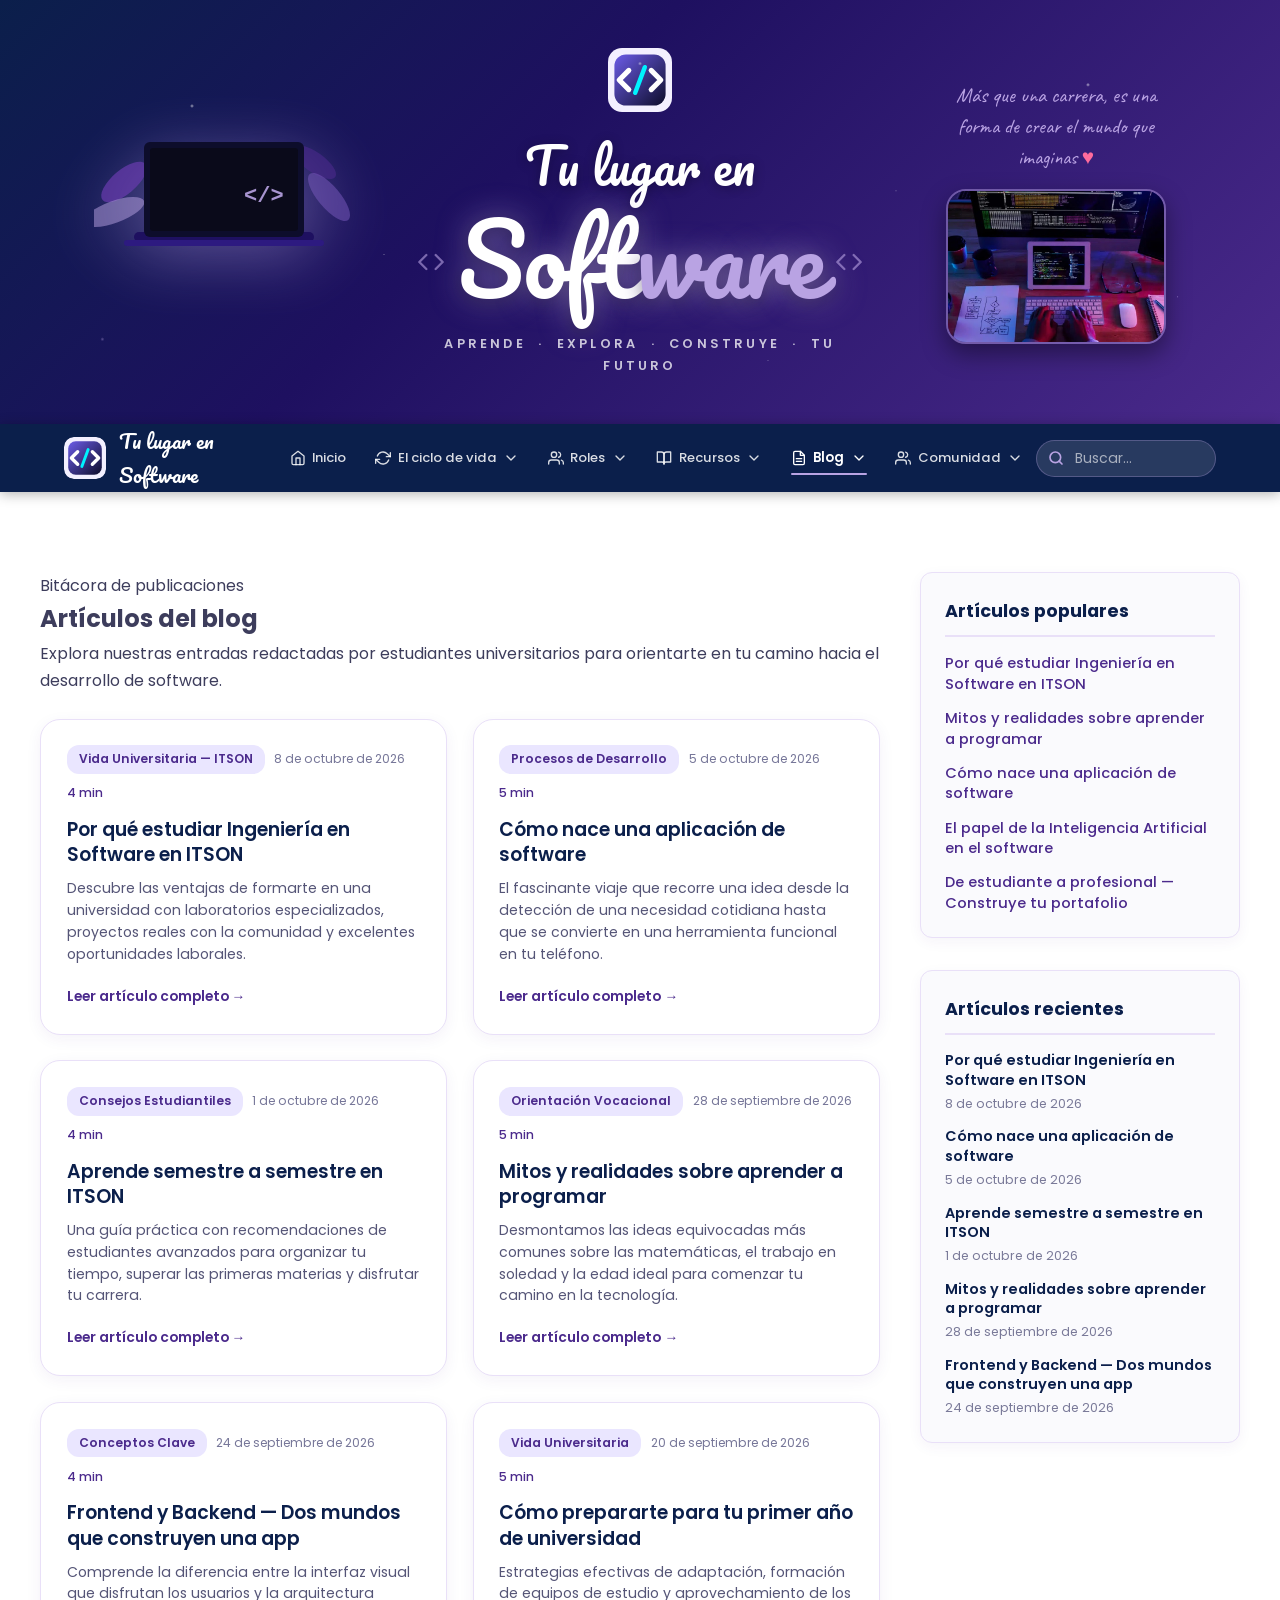
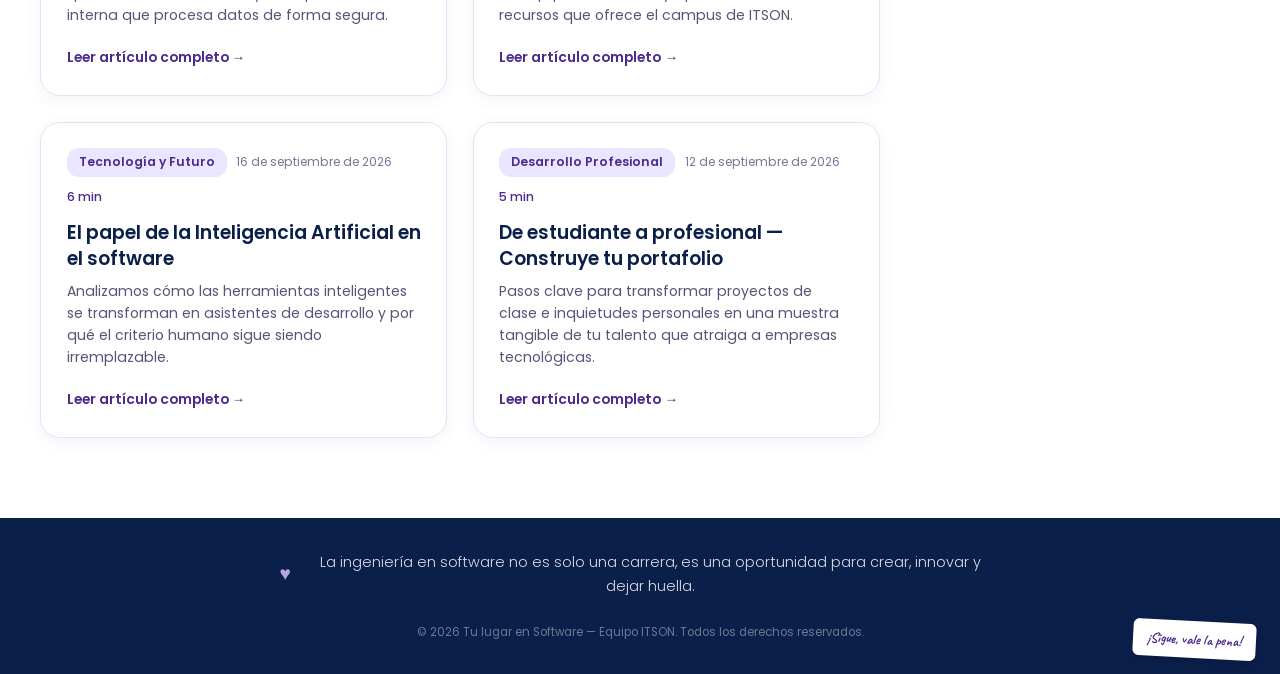
==== commit 1f5c2285: "Eliminar redes sociales y newsletters, implementar sistema interactivo de comentarios, anadir imagen" ====
--- a/blog.html
+++ b/blog.html
@@ -53,6 +53,7 @@
 
       <div class="hero-der" aria-hidden="true">
         <p class="hero-frase">Más que una carrera, es una forma de crear el mundo que imaginas <span class="corazon">♥</span></p>
+        <img src="img/header-desarrollador.jpg" alt="Mesa de trabajo de programación y desarrollo de software" class="header-img-desarrollador" />
       </div>
     </div>
   </header>
@@ -139,16 +140,16 @@
         </li>
 
         <li class="nav-item-has-submenu">
-          <a href="contacto.html" class="nav-link-padre">
-            <svg viewBox="0 0 24 24" fill="none" stroke="currentColor" stroke-width="2" stroke-linecap="round" stroke-linejoin="round" aria-hidden="true"><path d="M4 4h16c1.1 0 2 .9 2 2v12c0 1.1-.9 2-2 2H4c-1.1 0-2-.9-2-2V6c0-1.1.9-2 2-2z"/><polyline points="22,6 12,13 2,6"/></svg>
-            Contacto
+          <a href="comunidad.html" class="nav-link-padre">
+            <svg viewBox="0 0 24 24" fill="none" stroke="currentColor" stroke-width="2" stroke-linecap="round" stroke-linejoin="round" aria-hidden="true"><path d="M17 21v-2a4 4 0 0 0-4-4H5a4 4 0 0 0-4 4v2"/><circle cx="9" cy="7" r="4"/><path d="M23 21v-2a4 4 0 0 0-3-3.87"/><path d="M16 3.13a4 4 0 0 1 0 7.75"/></svg>
+            Comunidad
             <svg class="icono-flecha-sub" viewBox="0 0 24 24" fill="none" stroke="currentColor" stroke-width="2" stroke-linecap="round" stroke-linejoin="round" aria-hidden="true"><polyline points="6 9 12 15 18 9"></polyline></svg>
           </a>
-          <button type="button" class="btn-toggle-sub" aria-label="Desplegar submenú Contacto" aria-expanded="false">▾</button>
+          <button type="button" class="btn-toggle-sub" aria-label="Desplegar submenú Comunidad" aria-expanded="false">▾</button>
           <ul class="nav-submenu">
-            <li><a href="contacto.html#formulario-contacto">Formulario</a></li>
-            <li><a href="contacto.html#voces-invitadas">Voces invitadas</a></li>
-            <li><a href="contacto.html#equipo-desarrollo">Equipo</a></li>
+            <li><a href="comunidad.html#voces-invitadas">Voces invitadas</a></li>
+            <li><a href="comunidad.html#comentarios-generales">Comentarios generales</a></li>
+            <li><a href="comunidad.html#equipo-desarrollo">Equipo creador</a></li>
           </ul>
         </li>
       </ul>
@@ -171,26 +172,6 @@
           <div id="panel-busqueda-resultados" class="panel-busqueda-resultados" role="region" aria-live="polite"></div>
         </form>
       </div>
-
-      <!-- Redes sociales -->
-      <div class="nav-redes" aria-label="Redes sociales">
-        <div class="nav-divisor" aria-hidden="true"></div>
-        <a href="#" class="red-social" aria-label="YouTube" target="_blank" rel="noopener noreferrer">
-          <svg viewBox="0 0 24 24" fill="currentColor" aria-hidden="true"><path d="M22.54 6.42a2.78 2.78 0 0 0-1.95-1.96C18.88 4 12 4 12 4s-6.88 0-8.59.46a2.78 2.78 0 0 0-1.95 1.96A29 29 0 0 0 1 12a29 29 0 0 0 .46 5.58 2.78 2.78 0 0 0 1.95 1.96C5.12 20 12 20 12 20s6.88 0 8.59-.46a2.78 2.78 0 0 0 1.95-1.96A29 29 0 0 0 23 12a29 29 0 0 0-.46-5.58z"/><polygon points="9.75 15.02 15.5 12 9.75 8.98 9.75 15.02" fill="#0B1F4B"/></svg>
-        </a>
-        <a href="https://www.instagram.com/tulugarensoftware/" class="red-social" aria-label="Instagram" target="_blank" rel="noopener noreferrer">
-          <svg viewBox="0 0 24 24" fill="none" stroke="currentColor" stroke-width="2" stroke-linecap="round" stroke-linejoin="round" aria-hidden="true"><rect x="2" y="2" width="20" height="20" rx="5" ry="5"/><path d="M16 11.37A4 4 0 1 1 12.63 8 4 4 0 0 1 16 11.37z"/><line x1="17.5" y1="6.5" x2="17.51" y2="6.5"/></svg>
-        </a>
-        <a href="#" class="red-social" aria-label="Facebook" target="_blank" rel="noopener noreferrer">
-          <svg viewBox="0 0 24 24" fill="currentColor" aria-hidden="true"><path d="M18 2h-3a5 5 0 0 0-5 5v3H7v4h3v8h4v-8h3l1-4h-4V7a1 1 0 0 1 1-1h3z"/></svg>
-        </a>
-        <a href="#" class="red-social" aria-label="X antes Twitter" target="_blank" rel="noopener noreferrer">
-          <svg viewBox="0 0 24 24" fill="currentColor" aria-hidden="true"><path d="M18.244 2.25h3.308l-7.227 8.26 8.502 11.24H16.17l-5.214-6.817L4.99 21.75H1.68l7.73-8.835L1.254 2.25H8.08l4.713 6.231zm-1.161 17.52h1.833L7.084 4.126H5.117z"/></svg>
-        </a>
-        <a href="#" class="red-social" aria-label="LinkedIn" target="_blank" rel="noopener noreferrer">
-          <svg viewBox="0 0 24 24" fill="currentColor" aria-hidden="true"><path d="M16 8a6 6 0 0 1 6 6v7h-4v-7a2 2 0 0 0-2-2 2 2 0 0 0-2 2v7h-4v-7a6 6 0 0 1 6-6z"/><rect x="2" y="9" width="4" height="12"/><circle cx="4" cy="4" r="2"/></svg>
-        </a>
-      </div>
     </div>
   </nav>
 
@@ -402,27 +383,66 @@
               El campo de la tecnología continúa expandiéndose de manera acelerada. Quienes egresan de Ingeniería en Software cuentan con la ventaja de poder trabajar en empresas locales, corporativos internacionales o mediante esquemas de trabajo remoto desde su propia casa, colaborando con equipos de cualquier parte del mundo.
             </p>
 
-            <div class="barra-compartir" aria-label="Compartir en redes sociales">
-              <span class="texto-compartir">Comparte esta entrada</span>
-              <div class="redes-compartir-items">
-                <a href="https://www.facebook.com/sharer/sharer.php?u=https%3A%2F%2Fitson.edu.mx" target="_blank" rel="noopener noreferrer" class="btn-red-share" aria-label="Compartir en Facebook">
-                  <svg width="18" height="18" viewBox="0 0 24 24" fill="currentColor" aria-hidden="true"><path d="M18 2h-3a5 5 0 0 0-5 5v3H7v4h3v8h4v-8h3l1-4h-4V7a1 1 0 0 1 1-1h3z"/></svg>
-                </a>
-                <a href="https://twitter.com/intent/tweet?url=https%3A%2F%2Fitson.edu.mx" target="_blank" rel="noopener noreferrer" class="btn-red-share" aria-label="Compartir en X">
-                  <svg width="16" height="16" viewBox="0 0 24 24" fill="currentColor" aria-hidden="true"><path d="M18.244 2.25h3.308l-7.227 8.26 8.502 11.24H16.17l-5.214-6.817L4.99 21.75H1.68l7.73-8.835L1.254 2.25H8.08l4.713 6.231zm-1.161 17.52h1.833L7.084 4.126H5.117z"/></svg>
-                </a>
-                <a href="https://www.linkedin.com/sharing/share-offsite/?url=https%3A%2F%2Fitson.edu.mx" target="_blank" rel="noopener noreferrer" class="btn-red-share" aria-label="Compartir en LinkedIn">
-                  <svg width="16" height="16" viewBox="0 0 24 24" fill="currentColor" aria-hidden="true"><path d="M16 8a6 6 0 0 1 6 6v7h-4v-7a2 2 0 0 0-2-2 2 2 0 0 0-2 2v7h-4v-7a6 6 0 0 1 6-6z"/><rect x="2" y="9" width="4" height="12"/><circle cx="4" cy="4" r="2"/></svg>
-                </a>
-                <a href="https://api.whatsapp.com/send?text=https%3A%2F%2Fitson.edu.mx" target="_blank" rel="noopener noreferrer" class="btn-red-share" aria-label="Compartir en WhatsApp">
-                  <svg width="18" height="18" viewBox="0 0 24 24" fill="currentColor" aria-hidden="true"><path d="M17.472 14.382c-.297-.149-1.758-.867-2.03-.967-.273-.099-.471-.148-.67.15-.197.297-.767.966-.94 1.164-.173.199-.347.223-.644.075-.297-.15-1.255-.463-2.39-1.475-.883-.788-1.48-1.761-1.653-2.059-.173-.297-.018-.458.13-.606.134-.133.298-.347.446-.52.149-.174.198-.298.298-.497.099-.198.05-.371-.025-.52-.075-.149-.669-1.612-.916-2.207-.242-.579-.487-.501-.669-.51l-.57-.01c-.198 0-.52.074-.792.372s-1.04 1.016-1.04 2.479 1.065 2.876 1.213 3.074c.149.198 2.095 3.2 5.076 4.487.709.306 1.263.489 1.694.626.712.226 1.36.194 1.872.118.572-.085 1.758-.719 2.006-1.413.248-.695.248-1.29.173-1.414-.074-.124-.272-.198-.57-.347z"/></svg>
-                </a>
-                <button type="button" class="btn-copiar-enlace" data-url="https://itson.edu.mx" aria-label="Copiar enlace al portapapeles">
-                  <svg width="14" height="14" viewBox="0 0 24 24" fill="none" stroke="currentColor" stroke-width="2.5" stroke-linecap="round" stroke-linejoin="round" aria-hidden="true"><path d="M10 13a5 5 0 0 0 7.54.54l3-3a5 5 0 0 0-7.07-7.07l-1.72 1.71"/><path d="M14 11a5 5 0 0 0-7.54-.54l-3 3a5 5 0 0 0 7.07 7.07l1.71-1.71"/></svg>
-                  Copiar enlace
-                </button>
-              </div>
-            </div>
+            <!-- Sección de comentarios del artículo 1 -->
+            <section class="seccion-comentarios">
+              <h3 class="titulo-comentarios">
+                <svg width="20" height="20" viewBox="0 0 24 24" fill="none" stroke="currentColor" stroke-width="2" stroke-linecap="round" stroke-linejoin="round" aria-hidden="true"><path d="M21 15a2 2 0 0 1-2 2H7l-4 4V5a2 2 0 0 1 2-2h14a2 2 0 0 1 2 2z"></path></svg>
+                Comentarios del artículo
+              </h3>
+              <p class="subtitulo-comentarios">Comparte tu opinión o pregunta sobre estudiar en ITSON.</p>
+
+              <div class="lista-comentarios" data-seccion="itson-carrera">
+                <article class="tarjeta-comentario">
+                  <div class="comentario-avatar" aria-hidden="true">NS</div>
+                  <div class="comentario-cuerpo">
+                    <div class="comentario-cabecera">
+                      <span class="comentario-autor">Natalia Soto</span>
+                      <span class="comentario-rol">Aspirante ITSON</span>
+                      <span class="comentario-fecha">Hace 3 horas</span>
+                    </div>
+                    <p class="comentario-texto">¿Se organizan visitas guiadas para conocer los laboratorios de cómputo en el campus Náinari antes de inscribirse?</p>
+                  </div>
+                </article>
+
+                <article class="tarjeta-comentario">
+                  <div class="comentario-avatar" aria-hidden="true">FR</div>
+                  <div class="comentario-cuerpo">
+                    <div class="comentario-cabecera">
+                      <span class="comentario-autor">Fernando Ruiz</span>
+                      <span class="comentario-rol">Estudiante ITSON</span>
+                      <span class="comentario-fecha">Hace 1 hora</span>
+                    </div>
+                    <p class="comentario-texto">Sí Natalia, en las semanas de orientación vocacional ITSON abre sus puertas para conocer las instalaciones y platicar con los profesores de software.</p>
+                  </div>
+                </article>
+              </div>
+
+              <div class="form-comentario-contenedor">
+                <h4 class="form-comentario-titulo">Agregar un comentario</h4>
+                <form class="form-comentario" data-seccion="itson-carrera">
+                  <div class="grid-campos-comentario">
+                    <div class="campo-comentario">
+                      <label for="coment-nombre-itson-carrera">Nombre completo</label>
+                      <input type="text" id="coment-nombre-itson-carrera" class="input-nombre" placeholder="Tu nombre" required minlength="2" />
+                    </div>
+                    <div class="campo-comentario">
+                      <label for="coment-rol-itson-carrera">Tu rol</label>
+                      <select id="coment-rol-itson-carrera" class="select-rol">
+                        <option value="Aspirante ITSON">Aspirante ITSON</option>
+                        <option value="Estudiante de Preparatoria">Estudiante de Preparatoria</option>
+                        <option value="Estudiante ITSON">Estudiante ITSON</option>
+                        <option value="Comunidad">Comunidad</option>
+                      </select>
+                    </div>
+                  </div>
+                  <div class="campo-comentario" style="margin-bottom: 1.2rem;">
+                    <label for="coment-mensaje-itson-carrera">Tu comentario</label>
+                    <textarea id="coment-mensaje-itson-carrera" class="input-mensaje" rows="3" placeholder="Escribe tu opinión o duda sobre este artículo" required minlength="4"></textarea>
+                  </div>
+                  <button type="submit" class="btn-publicar-comentario">Publicar comentario</button>
+                </form>
+              </div>
+            </section>
 
             <div style="margin-top: 2rem; border-top: 1px solid var(--lila-claro); padding-top: 1.5rem;">
               <button type="button" class="btn-volver-blog">← Volver a todos los artículos</button>
@@ -471,27 +491,66 @@
               </p>
             </div>
 
-            <div class="barra-compartir" aria-label="Compartir en redes sociales">
-              <span class="texto-compartir">Comparte esta entrada</span>
-              <div class="redes-compartir-items">
-                <a href="https://www.facebook.com/sharer/sharer.php?u=https%3A%2F%2Fitson.edu.mx" target="_blank" rel="noopener noreferrer" class="btn-red-share" aria-label="Compartir en Facebook">
-                  <svg width="18" height="18" viewBox="0 0 24 24" fill="currentColor" aria-hidden="true"><path d="M18 2h-3a5 5 0 0 0-5 5v3H7v4h3v8h4v-8h3l1-4h-4V7a1 1 0 0 1 1-1h3z"/></svg>
-                </a>
-                <a href="https://twitter.com/intent/tweet?url=https%3A%2F%2Fitson.edu.mx" target="_blank" rel="noopener noreferrer" class="btn-red-share" aria-label="Compartir en X">
-                  <svg width="16" height="16" viewBox="0 0 24 24" fill="currentColor" aria-hidden="true"><path d="M18.244 2.25h3.308l-7.227 8.26 8.502 11.24H16.17l-5.214-6.817L4.99 21.75H1.68l7.73-8.835L1.254 2.25H8.08l4.713 6.231zm-1.161 17.52h1.833L7.084 4.126H5.117z"/></svg>
-                </a>
-                <a href="https://www.linkedin.com/sharing/share-offsite/?url=https%3A%2F%2Fitson.edu.mx" target="_blank" rel="noopener noreferrer" class="btn-red-share" aria-label="Compartir en LinkedIn">
-                  <svg width="16" height="16" viewBox="0 0 24 24" fill="currentColor" aria-hidden="true"><path d="M16 8a6 6 0 0 1 6 6v7h-4v-7a2 2 0 0 0-2-2 2 2 0 0 0-2 2v7h-4v-7a6 6 0 0 1 6-6z"/><rect x="2" y="9" width="4" height="12"/><circle cx="4" cy="4" r="2"/></svg>
-                </a>
-                <a href="https://api.whatsapp.com/send?text=https%3A%2F%2Fitson.edu.mx" target="_blank" rel="noopener noreferrer" class="btn-red-share" aria-label="Compartir en WhatsApp">
-                  <svg width="18" height="18" viewBox="0 0 24 24" fill="currentColor" aria-hidden="true"><path d="M17.472 14.382c-.297-.149-1.758-.867-2.03-.967-.273-.099-.471-.148-.67.15-.197.297-.767.966-.94 1.164-.173.199-.347.223-.644.075-.297-.15-1.255-.463-2.39-1.475-.883-.788-1.48-1.761-1.653-2.059-.173-.297-.018-.458.13-.606.134-.133.298-.347.446-.52.149-.174.198-.298.298-.497.099-.198.05-.371-.025-.52-.075-.149-.669-1.612-.916-2.207-.242-.579-.487-.501-.669-.51l-.57-.01c-.198 0-.52.074-.792.372s-1.04 1.016-1.04 2.479 1.065 2.876 1.213 3.074c.149.198 2.095 3.2 5.076 4.487.709.306 1.263.489 1.694.626.712.226 1.36.194 1.872.118.572-.085 1.758-.719 2.006-1.413.248-.695.248-1.29.173-1.414-.074-.124-.272-.198-.57-.347z"/></svg>
-                </a>
-                <button type="button" class="btn-copiar-enlace" data-url="https://itson.edu.mx" aria-label="Copiar enlace al portapapeles">
-                  <svg width="14" height="14" viewBox="0 0 24 24" fill="none" stroke="currentColor" stroke-width="2.5" stroke-linecap="round" stroke-linejoin="round" aria-hidden="true"><path d="M10 13a5 5 0 0 0 7.54.54l3-3a5 5 0 0 0-7.07-7.07l-1.72 1.71"/><path d="M14 11a5 5 0 0 0-7.54-.54l-3 3a5 5 0 0 0 7.07 7.07l1.71-1.71"/></svg>
-                  Copiar enlace
-                </button>
-              </div>
-            </div>
+            <!-- Sección de comentarios del artículo 2 -->
+            <section class="seccion-comentarios">
+              <h3 class="titulo-comentarios">
+                <svg width="20" height="20" viewBox="0 0 24 24" fill="none" stroke="currentColor" stroke-width="2" stroke-linecap="round" stroke-linejoin="round" aria-hidden="true"><path d="M21 15a2 2 0 0 1-2 2H7l-4 4V5a2 2 0 0 1 2-2h14a2 2 0 0 1 2 2z"></path></svg>
+                Comentarios del artículo
+              </h3>
+              <p class="subtitulo-comentarios">¿Tienes dudas sobre las etapas de desarrollo? Déjanos tus preguntas.</p>
+
+              <div class="lista-comentarios" data-seccion="como-nace-app">
+                <article class="tarjeta-comentario">
+                  <div class="comentario-avatar" aria-hidden="true">DV</div>
+                  <div class="comentario-cuerpo">
+                    <div class="comentario-cabecera">
+                      <span class="comentario-autor">Daniela Vega</span>
+                      <span class="comentario-rol">Estudiante de Preparatoria</span>
+                      <span class="comentario-fecha">Hace 4 horas</span>
+                    </div>
+                    <p class="comentario-texto">No me imaginaba cuántas etapas previas existen antes de programar. El rol del diseñador de prototipos me parece muy llamativo.</p>
+                  </div>
+                </article>
+
+                <article class="tarjeta-comentario">
+                  <div class="comentario-avatar" aria-hidden="true">KA</div>
+                  <div class="comentario-cuerpo">
+                    <div class="comentario-cabecera">
+                      <span class="comentario-autor">Kevin Alatorre</span>
+                      <span class="comentario-rol">Estudiante ITSON</span>
+                      <span class="comentario-fecha">Hace 2 horas</span>
+                    </div>
+                    <p class="comentario-texto">El prototipado temprano es clave porque ahorra semanas de reprogramación y asegura que la aplicación sea fácil de entender para cualquiera.</p>
+                  </div>
+                </article>
+              </div>
+
+              <div class="form-comentario-contenedor">
+                <h4 class="form-comentario-titulo">Agregar un comentario</h4>
+                <form class="form-comentario" data-seccion="como-nace-app">
+                  <div class="grid-campos-comentario">
+                    <div class="campo-comentario">
+                      <label for="coment-nombre-como-nace-app">Nombre completo</label>
+                      <input type="text" id="coment-nombre-como-nace-app" class="input-nombre" placeholder="Tu nombre" required minlength="2" />
+                    </div>
+                    <div class="campo-comentario">
+                      <label for="coment-rol-como-nace-app">Tu rol</label>
+                      <select id="coment-rol-como-nace-app" class="select-rol">
+                        <option value="Aspirante ITSON">Aspirante ITSON</option>
+                        <option value="Estudiante de Preparatoria">Estudiante de Preparatoria</option>
+                        <option value="Estudiante ITSON">Estudiante ITSON</option>
+                        <option value="Comunidad">Comunidad</option>
+                      </select>
+                    </div>
+                  </div>
+                  <div class="campo-comentario" style="margin-bottom: 1.2rem;">
+                    <label for="coment-mensaje-como-nace-app">Tu comentario</label>
+                    <textarea id="coment-mensaje-como-nace-app" class="input-mensaje" rows="3" placeholder="Escribe tu opinión o duda sobre este artículo" required minlength="4"></textarea>
+                  </div>
+                  <button type="submit" class="btn-publicar-comentario">Publicar comentario</button>
+                </form>
+              </div>
+            </section>
 
             <div style="margin-top: 2rem; border-top: 1px solid var(--lila-claro); padding-top: 1.5rem;">
               <button type="button" class="btn-volver-blog">← Volver a todos los artículos</button>
@@ -539,27 +598,66 @@
               </ul>
             </div>
 
-            <div class="barra-compartir" aria-label="Compartir en redes sociales">
-              <span class="texto-compartir">Comparte esta entrada</span>
-              <div class="redes-compartir-items">
-                <a href="https://www.facebook.com/sharer/sharer.php?u=https%3A%2F%2Fitson.edu.mx" target="_blank" rel="noopener noreferrer" class="btn-red-share" aria-label="Compartir en Facebook">
-                  <svg width="18" height="18" viewBox="0 0 24 24" fill="currentColor" aria-hidden="true"><path d="M18 2h-3a5 5 0 0 0-5 5v3H7v4h3v8h4v-8h3l1-4h-4V7a1 1 0 0 1 1-1h3z"/></svg>
-                </a>
-                <a href="https://twitter.com/intent/tweet?url=https%3A%2F%2Fitson.edu.mx" target="_blank" rel="noopener noreferrer" class="btn-red-share" aria-label="Compartir en X">
-                  <svg width="16" height="16" viewBox="0 0 24 24" fill="currentColor" aria-hidden="true"><path d="M18.244 2.25h3.308l-7.227 8.26 8.502 11.24H16.17l-5.214-6.817L4.99 21.75H1.68l7.73-8.835L1.254 2.25H8.08l4.713 6.231zm-1.161 17.52h1.833L7.084 4.126H5.117z"/></svg>
-                </a>
-                <a href="https://www.linkedin.com/sharing/share-offsite/?url=https%3A%2F%2Fitson.edu.mx" target="_blank" rel="noopener noreferrer" class="btn-red-share" aria-label="Compartir en LinkedIn">
-                  <svg width="16" height="16" viewBox="0 0 24 24" fill="currentColor" aria-hidden="true"><path d="M16 8a6 6 0 0 1 6 6v7h-4v-7a2 2 0 0 0-2-2 2 2 0 0 0-2 2v7h-4v-7a6 6 0 0 1 6-6z"/><rect x="2" y="9" width="4" height="12"/><circle cx="4" cy="4" r="2"/></svg>
-                </a>
-                <a href="https://api.whatsapp.com/send?text=https%3A%2F%2Fitson.edu.mx" target="_blank" rel="noopener noreferrer" class="btn-red-share" aria-label="Compartir en WhatsApp">
-                  <svg width="18" height="18" viewBox="0 0 24 24" fill="currentColor" aria-hidden="true"><path d="M17.472 14.382c-.297-.149-1.758-.867-2.03-.967-.273-.099-.471-.148-.67.15-.197.297-.767.966-.94 1.164-.173.199-.347.223-.644.075-.297-.15-1.255-.463-2.39-1.475-.883-.788-1.48-1.761-1.653-2.059-.173-.297-.018-.458.13-.606.134-.133.298-.347.446-.52.149-.174.198-.298.298-.497.099-.198.05-.371-.025-.52-.075-.149-.669-1.612-.916-2.207-.242-.579-.487-.501-.669-.51l-.57-.01c-.198 0-.52.074-.792.372s-1.04 1.016-1.04 2.479 1.065 2.876 1.213 3.074c.149.198 2.095 3.2 5.076 4.487.709.306 1.263.489 1.694.626.712.226 1.36.194 1.872.118.572-.085 1.758-.719 2.006-1.413.248-.695.248-1.29.173-1.414-.074-.124-.272-.198-.57-.347z"/></svg>
-                </a>
-                <button type="button" class="btn-copiar-enlace" data-url="https://itson.edu.mx" aria-label="Copiar enlace al portapapeles">
-                  <svg width="14" height="14" viewBox="0 0 24 24" fill="none" stroke="currentColor" stroke-width="2.5" stroke-linecap="round" stroke-linejoin="round" aria-hidden="true"><path d="M10 13a5 5 0 0 0 7.54.54l3-3a5 5 0 0 0-7.07-7.07l-1.72 1.71"/><path d="M14 11a5 5 0 0 0-7.54-.54l-3 3a5 5 0 0 0 7.07 7.07l1.71-1.71"/></svg>
-                  Copiar enlace
-                </button>
-              </div>
-            </div>
+            <!-- Sección de comentarios del artículo 3 -->
+            <section class="seccion-comentarios">
+              <h3 class="titulo-comentarios">
+                <svg width="20" height="20" viewBox="0 0 24 24" fill="none" stroke="currentColor" stroke-width="2" stroke-linecap="round" stroke-linejoin="round" aria-hidden="true"><path d="M21 15a2 2 0 0 1-2 2H7l-4 4V5a2 2 0 0 1 2-2h14a2 2 0 0 1 2 2z"></path></svg>
+                Comentarios del artículo
+              </h3>
+              <p class="subtitulo-comentarios">Comparte tus dudas sobre materias o experiencias universitarias.</p>
+
+              <div class="lista-comentarios" data-seccion="aprende-semestre">
+                <article class="tarjeta-comentario">
+                  <div class="comentario-avatar" aria-hidden="true">RC</div>
+                  <div class="comentario-cuerpo">
+                    <div class="comentario-cabecera">
+                      <span class="comentario-autor">Rodrigo Castro</span>
+                      <span class="comentario-rol">Aspirante ITSON</span>
+                      <span class="comentario-fecha">Hace 5 horas</span>
+                    </div>
+                    <p class="comentario-texto">Muchas gracias por el consejo sobre los proyectos personales. Ya estoy practicando pequeñas aplicaciones web por mi cuenta.</p>
+                  </div>
+                </article>
+
+                <article class="tarjeta-comentario">
+                  <div class="comentario-avatar" aria-hidden="true">SE</div>
+                  <div class="comentario-cuerpo">
+                    <div class="comentario-cabecera">
+                      <span class="comentario-autor">Sofía Encinas</span>
+                      <span class="comentario-rol">Estudiante ITSON</span>
+                      <span class="comentario-fecha">Hace 2 horas</span>
+                    </div>
+                    <p class="comentario-texto">Esa práctica temprana te dará una ventaja tremenda cuando curses tus materias de desarrollo web y bases de datos.</p>
+                  </div>
+                </article>
+              </div>
+
+              <div class="form-comentario-contenedor">
+                <h4 class="form-comentario-titulo">Agregar un comentario</h4>
+                <form class="form-comentario" data-seccion="aprende-semestre">
+                  <div class="grid-campos-comentario">
+                    <div class="campo-comentario">
+                      <label for="coment-nombre-aprende-semestre">Nombre completo</label>
+                      <input type="text" id="coment-nombre-aprende-semestre" class="input-nombre" placeholder="Tu nombre" required minlength="2" />
+                    </div>
+                    <div class="campo-comentario">
+                      <label for="coment-rol-aprende-semestre">Tu rol</label>
+                      <select id="coment-rol-aprende-semestre" class="select-rol">
+                        <option value="Aspirante ITSON">Aspirante ITSON</option>
+                        <option value="Estudiante de Preparatoria">Estudiante de Preparatoria</option>
+                        <option value="Estudiante ITSON">Estudiante ITSON</option>
+                        <option value="Comunidad">Comunidad</option>
+                      </select>
+                    </div>
+                  </div>
+                  <div class="campo-comentario" style="margin-bottom: 1.2rem;">
+                    <label for="coment-mensaje-aprende-semestre">Tu comentario</label>
+                    <textarea id="coment-mensaje-aprende-semestre" class="input-mensaje" rows="3" placeholder="Escribe tu opinión o duda sobre este artículo" required minlength="4"></textarea>
+                  </div>
+                  <button type="submit" class="btn-publicar-comentario">Publicar comentario</button>
+                </form>
+              </div>
+            </section>
 
             <div style="margin-top: 2rem; border-top: 1px solid var(--lila-claro); padding-top: 1.5rem;">
               <button type="button" class="btn-volver-blog">← Volver a todos los artículos</button>
@@ -608,27 +706,66 @@
               Programar es uno de los oficios más creativos del mundo moderno. Cada línea de código es una herramienta para materializar ideas, desde diseñar interfaces atractivas hasta idear formas innovadoras de proteger la privacidad de los usuarios. Hay tantas maneras de resolver un reto como mentes trabajando en él.
             </p>
 
-            <div class="barra-compartir" aria-label="Compartir en redes sociales">
-              <span class="texto-compartir">Comparte esta entrada</span>
-              <div class="redes-compartir-items">
-                <a href="https://www.facebook.com/sharer/sharer.php?u=https%3A%2F%2Fitson.edu.mx" target="_blank" rel="noopener noreferrer" class="btn-red-share" aria-label="Compartir en Facebook">
-                  <svg width="18" height="18" viewBox="0 0 24 24" fill="currentColor" aria-hidden="true"><path d="M18 2h-3a5 5 0 0 0-5 5v3H7v4h3v8h4v-8h3l1-4h-4V7a1 1 0 0 1 1-1h3z"/></svg>
-                </a>
-                <a href="https://twitter.com/intent/tweet?url=https%3A%2F%2Fitson.edu.mx" target="_blank" rel="noopener noreferrer" class="btn-red-share" aria-label="Compartir en X">
-                  <svg width="16" height="16" viewBox="0 0 24 24" fill="currentColor" aria-hidden="true"><path d="M18.244 2.25h3.308l-7.227 8.26 8.502 11.24H16.17l-5.214-6.817L4.99 21.75H1.68l7.73-8.835L1.254 2.25H8.08l4.713 6.231zm-1.161 17.52h1.833L7.084 4.126H5.117z"/></svg>
-                </a>
-                <a href="https://www.linkedin.com/sharing/share-offsite/?url=https%3A%2F%2Fitson.edu.mx" target="_blank" rel="noopener noreferrer" class="btn-red-share" aria-label="Compartir en LinkedIn">
-                  <svg width="16" height="16" viewBox="0 0 24 24" fill="currentColor" aria-hidden="true"><path d="M16 8a6 6 0 0 1 6 6v7h-4v-7a2 2 0 0 0-2-2 2 2 0 0 0-2 2v7h-4v-7a6 6 0 0 1 6-6z"/><rect x="2" y="9" width="4" height="12"/><circle cx="4" cy="4" r="2"/></svg>
-                </a>
-                <a href="https://api.whatsapp.com/send?text=https%3A%2F%2Fitson.edu.mx" target="_blank" rel="noopener noreferrer" class="btn-red-share" aria-label="Compartir en WhatsApp">
-                  <svg width="18" height="18" viewBox="0 0 24 24" fill="currentColor" aria-hidden="true"><path d="M17.472 14.382c-.297-.149-1.758-.867-2.03-.967-.273-.099-.471-.148-.67.15-.197.297-.767.966-.94 1.164-.173.199-.347.223-.644.075-.297-.15-1.255-.463-2.39-1.475-.883-.788-1.48-1.761-1.653-2.059-.173-.297-.018-.458.13-.606.134-.133.298-.347.446-.52.149-.174.198-.298.298-.497.099-.198.05-.371-.025-.52-.075-.149-.669-1.612-.916-2.207-.242-.579-.487-.501-.669-.51l-.57-.01c-.198 0-.52.074-.792.372s-1.04 1.016-1.04 2.479 1.065 2.876 1.213 3.074c.149.198 2.095 3.2 5.076 4.487.709.306 1.263.489 1.694.626.712.226 1.36.194 1.872.118.572-.085 1.758-.719 2.006-1.413.248-.695.248-1.29.173-1.414-.074-.124-.272-.198-.57-.347z"/></svg>
-                </a>
-                <button type="button" class="btn-copiar-enlace" data-url="https://itson.edu.mx" aria-label="Copiar enlace al portapapeles">
-                  <svg width="14" height="14" viewBox="0 0 24 24" fill="none" stroke="currentColor" stroke-width="2.5" stroke-linecap="round" stroke-linejoin="round" aria-hidden="true"><path d="M10 13a5 5 0 0 0 7.54.54l3-3a5 5 0 0 0-7.07-7.07l-1.72 1.71"/><path d="M14 11a5 5 0 0 0-7.54-.54l-3 3a5 5 0 0 0 7.07 7.07l1.71-1.71"/></svg>
-                  Copiar enlace
-                </button>
-              </div>
-            </div>
+            <!-- Sección de comentarios del artículo 4 -->
+            <section class="seccion-comentarios">
+              <h3 class="titulo-comentarios">
+                <svg width="20" height="20" viewBox="0 0 24 24" fill="none" stroke="currentColor" stroke-width="2" stroke-linecap="round" stroke-linejoin="round" aria-hidden="true"><path d="M21 15a2 2 0 0 1-2 2H7l-4 4V5a2 2 0 0 1 2-2h14a2 2 0 0 1 2 2z"></path></svg>
+                Comentarios del artículo
+              </h3>
+              <p class="subtitulo-comentarios">Comparte tus inquietudes o reflexiones sobre los mitos de la programación.</p>
+
+              <div class="lista-comentarios" data-seccion="mitos-programacion">
+                <article class="tarjeta-comentario">
+                  <div class="comentario-avatar" aria-hidden="true">AM</div>
+                  <div class="comentario-cuerpo">
+                    <div class="comentario-cabecera">
+                      <span class="comentario-autor">Alejandro Morales</span>
+                      <span class="comentario-rol">Aspirante ITSON</span>
+                      <span class="comentario-fecha">Hace 4 horas</span>
+                    </div>
+                    <p class="comentario-texto">Me quitó un gran peso de encima saber que las matemáticas no son un freno para aprender lógica de desarrollo.</p>
+                  </div>
+                </article>
+
+                <article class="tarjeta-comentario">
+                  <div class="comentario-avatar" aria-hidden="true">LM</div>
+                  <div class="comentario-cuerpo">
+                    <div class="comentario-cabecera">
+                      <span class="comentario-autor">Lucía Mendoza</span>
+                      <span class="comentario-rol">Estudiante ITSON</span>
+                      <span class="comentario-fecha">Hace 1 hora</span>
+                    </div>
+                    <p class="comentario-texto">Totalmente cierto. La constancia y el trabajo en equipo son las habilidades que más valoran los maestros.</p>
+                  </div>
+                </article>
+              </div>
+
+              <div class="form-comentario-contenedor">
+                <h4 class="form-comentario-titulo">Agregar un comentario</h4>
+                <form class="form-comentario" data-seccion="mitos-programacion">
+                  <div class="grid-campos-comentario">
+                    <div class="campo-comentario">
+                      <label for="coment-nombre-mitos-programacion">Nombre completo</label>
+                      <input type="text" id="coment-nombre-mitos-programacion" class="input-nombre" placeholder="Tu nombre" required minlength="2" />
+                    </div>
+                    <div class="campo-comentario">
+                      <label for="coment-rol-mitos-programacion">Tu rol</label>
+                      <select id="coment-rol-mitos-programacion" class="select-rol">
+                        <option value="Aspirante ITSON">Aspirante ITSON</option>
+                        <option value="Estudiante de Preparatoria">Estudiante de Preparatoria</option>
+                        <option value="Estudiante ITSON">Estudiante ITSON</option>
+                        <option value="Comunidad">Comunidad</option>
+                      </select>
+                    </div>
+                  </div>
+                  <div class="campo-comentario" style="margin-bottom: 1.2rem;">
+                    <label for="coment-mensaje-mitos-programacion">Tu comentario</label>
+                    <textarea id="coment-mensaje-mitos-programacion" class="input-mensaje" rows="3" placeholder="Escribe tu opinión o duda sobre este artículo" required minlength="4"></textarea>
+                  </div>
+                  <button type="submit" class="btn-publicar-comentario">Publicar comentario</button>
+                </form>
+              </div>
+            </section>
 
             <div style="margin-top: 2rem; border-top: 1px solid var(--lila-claro); padding-top: 1.5rem;">
               <button type="button" class="btn-volver-blog">← Volver a todos los artículos</button>
@@ -672,27 +809,66 @@
               Ambas áreas se comunican a través de canales de enlace llamados interfaces de programación. Quienes dominan ambas disciplinas son conocidos como desarrolladores de pila completa. Durante tu carrera en ITSON explorarás ambas especialidades, permitiéndote descubrir cuál encaja mejor con tu estilo y pasión profesional.
             </p>
 
-            <div class="barra-compartir" aria-label="Compartir en redes sociales">
-              <span class="texto-compartir">Comparte esta entrada</span>
-              <div class="redes-compartir-items">
-                <a href="https://www.facebook.com/sharer/sharer.php?u=https%3A%2F%2Fitson.edu.mx" target="_blank" rel="noopener noreferrer" class="btn-red-share" aria-label="Compartir en Facebook">
-                  <svg width="18" height="18" viewBox="0 0 24 24" fill="currentColor" aria-hidden="true"><path d="M18 2h-3a5 5 0 0 0-5 5v3H7v4h3v8h4v-8h3l1-4h-4V7a1 1 0 0 1 1-1h3z"/></svg>
-                </a>
-                <a href="https://twitter.com/intent/tweet?url=https%3A%2F%2Fitson.edu.mx" target="_blank" rel="noopener noreferrer" class="btn-red-share" aria-label="Compartir en X">
-                  <svg width="16" height="16" viewBox="0 0 24 24" fill="currentColor" aria-hidden="true"><path d="M18.244 2.25h3.308l-7.227 8.26 8.502 11.24H16.17l-5.214-6.817L4.99 21.75H1.68l7.73-8.835L1.254 2.25H8.08l4.713 6.231zm-1.161 17.52h1.833L7.084 4.126H5.117z"/></svg>
-                </a>
-                <a href="https://www.linkedin.com/sharing/share-offsite/?url=https%3A%2F%2Fitson.edu.mx" target="_blank" rel="noopener noreferrer" class="btn-red-share" aria-label="Compartir en LinkedIn">
-                  <svg width="16" height="16" viewBox="0 0 24 24" fill="currentColor" aria-hidden="true"><path d="M16 8a6 6 0 0 1 6 6v7h-4v-7a2 2 0 0 0-2-2 2 2 0 0 0-2 2v7h-4v-7a6 6 0 0 1 6-6z"/><rect x="2" y="9" width="4" height="12"/><circle cx="4" cy="4" r="2"/></svg>
-                </a>
-                <a href="https://api.whatsapp.com/send?text=https%3A%2F%2Fitson.edu.mx" target="_blank" rel="noopener noreferrer" class="btn-red-share" aria-label="Compartir en WhatsApp">
-                  <svg width="18" height="18" viewBox="0 0 24 24" fill="currentColor" aria-hidden="true"><path d="M17.472 14.382c-.297-.149-1.758-.867-2.03-.967-.273-.099-.471-.148-.67.15-.197.297-.767.966-.94 1.164-.173.199-.347.223-.644.075-.297-.15-1.255-.463-2.39-1.475-.883-.788-1.48-1.761-1.653-2.059-.173-.297-.018-.458.13-.606.134-.133.298-.347.446-.52.149-.174.198-.298.298-.497.099-.198.05-.371-.025-.52-.075-.149-.669-1.612-.916-2.207-.242-.579-.487-.501-.669-.51l-.57-.01c-.198 0-.52.074-.792.372s-1.04 1.016-1.04 2.479 1.065 2.876 1.213 3.074c.149.198 2.095 3.2 5.076 4.487.709.306 1.263.489 1.694.626.712.226 1.36.194 1.872.118.572-.085 1.758-.719 2.006-1.413.248-.695.248-1.29.173-1.414-.074-.124-.272-.198-.57-.347z"/></svg>
-                </a>
-                <button type="button" class="btn-copiar-enlace" data-url="https://itson.edu.mx" aria-label="Copiar enlace al portapapeles">
-                  <svg width="14" height="14" viewBox="0 0 24 24" fill="none" stroke="currentColor" stroke-width="2.5" stroke-linecap="round" stroke-linejoin="round" aria-hidden="true"><path d="M10 13a5 5 0 0 0 7.54.54l3-3a5 5 0 0 0-7.07-7.07l-1.72 1.71"/><path d="M14 11a5 5 0 0 0-7.54-.54l-3 3a5 5 0 0 0 7.07 7.07l1.71-1.71"/></svg>
-                  Copiar enlace
-                </button>
-              </div>
-            </div>
+            <!-- Sección de comentarios del artículo 5 -->
+            <section class="seccion-comentarios">
+              <h3 class="titulo-comentarios">
+                <svg width="20" height="20" viewBox="0 0 24 24" fill="none" stroke="currentColor" stroke-width="2" stroke-linecap="round" stroke-linejoin="round" aria-hidden="true"><path d="M21 15a2 2 0 0 1-2 2H7l-4 4V5a2 2 0 0 1 2-2h14a2 2 0 0 1 2 2z"></path></svg>
+                Comentarios del artículo
+              </h3>
+              <p class="subtitulo-comentarios">Comparte tus opiniones sobre la experiencia visual frente a la lógica de servidores.</p>
+
+              <div class="lista-comentarios" data-seccion="frontend-backend">
+                <article class="tarjeta-comentario">
+                  <div class="comentario-avatar" aria-hidden="true">JD</div>
+                  <div class="comentario-cuerpo">
+                    <div class="comentario-cabecera">
+                      <span class="comentario-autor">Javier Duarte</span>
+                      <span class="comentario-rol">Estudiante de Preparatoria</span>
+                      <span class="comentario-fecha">Hace 3 horas</span>
+                    </div>
+                    <p class="comentario-texto">Siempre me llamaba la atención el diseño visual pero ahora me entusiasma mucho aprender cómo interactúan los servidores.</p>
+                  </div>
+                </article>
+
+                <article class="tarjeta-comentario">
+                  <div class="comentario-avatar" aria-hidden="true">PS</div>
+                  <div class="comentario-cuerpo">
+                    <div class="comentario-cabecera">
+                      <span class="comentario-autor">Pamela Soto</span>
+                      <span class="comentario-rol">Estudiante ITSON</span>
+                      <span class="comentario-fecha">Hace 1 hora</span>
+                    </div>
+                    <p class="comentario-texto">El equilibrio entre frontend y backend hace que la carrera sea sumamente dinámica y entretenida.</p>
+                  </div>
+                </article>
+              </div>
+
+              <div class="form-comentario-contenedor">
+                <h4 class="form-comentario-titulo">Agregar un comentario</h4>
+                <form class="form-comentario" data-seccion="frontend-backend">
+                  <div class="grid-campos-comentario">
+                    <div class="campo-comentario">
+                      <label for="coment-nombre-frontend-backend">Nombre completo</label>
+                      <input type="text" id="coment-nombre-frontend-backend" class="input-nombre" placeholder="Tu nombre" required minlength="2" />
+                    </div>
+                    <div class="campo-comentario">
+                      <label for="coment-rol-frontend-backend">Tu rol</label>
+                      <select id="coment-rol-frontend-backend" class="select-rol">
+                        <option value="Aspirante ITSON">Aspirante ITSON</option>
+                        <option value="Estudiante de Preparatoria">Estudiante de Preparatoria</option>
+                        <option value="Estudiante ITSON">Estudiante ITSON</option>
+                        <option value="Comunidad">Comunidad</option>
+                      </select>
+                    </div>
+                  </div>
+                  <div class="campo-comentario" style="margin-bottom: 1.2rem;">
+                    <label for="coment-mensaje-frontend-backend">Tu comentario</label>
+                    <textarea id="coment-mensaje-frontend-backend" class="input-mensaje" rows="3" placeholder="Escribe tu opinión o duda sobre este artículo" required minlength="4"></textarea>
+                  </div>
+                  <button type="submit" class="btn-publicar-comentario">Publicar comentario</button>
+                </form>
+              </div>
+            </section>
 
             <div style="margin-top: 2rem; border-top: 1px solid var(--lila-claro); padding-top: 1.5rem;">
               <button type="button" class="btn-volver-blog">← Volver a todos los artículos</button>
@@ -736,27 +912,66 @@
               ITSON pone a tu disposición asesorías académicas personalizadas, bibliotecas con recursos digitales internacionales, licencias de software educativo y áreas deportivas de primer nivel. Integrar el ejercicio físico y actividades recreativas en tu semana mantendrá tu mente despejada y lista para nuevos retos.
             </p>
 
-            <div class="barra-compartir" aria-label="Compartir en redes sociales">
-              <span class="texto-compartir">Comparte esta entrada</span>
-              <div class="redes-compartir-items">
-                <a href="https://www.facebook.com/sharer/sharer.php?u=https%3A%2F%2Fitson.edu.mx" target="_blank" rel="noopener noreferrer" class="btn-red-share" aria-label="Compartir en Facebook">
-                  <svg width="18" height="18" viewBox="0 0 24 24" fill="currentColor" aria-hidden="true"><path d="M18 2h-3a5 5 0 0 0-5 5v3H7v4h3v8h4v-8h3l1-4h-4V7a1 1 0 0 1 1-1h3z"/></svg>
-                </a>
-                <a href="https://twitter.com/intent/tweet?url=https%3A%2F%2Fitson.edu.mx" target="_blank" rel="noopener noreferrer" class="btn-red-share" aria-label="Compartir en X">
-                  <svg width="16" height="16" viewBox="0 0 24 24" fill="currentColor" aria-hidden="true"><path d="M18.244 2.25h3.308l-7.227 8.26 8.502 11.24H16.17l-5.214-6.817L4.99 21.75H1.68l7.73-8.835L1.254 2.25H8.08l4.713 6.231zm-1.161 17.52h1.833L7.084 4.126H5.117z"/></svg>
-                </a>
-                <a href="https://www.linkedin.com/sharing/share-offsite/?url=https%3A%2F%2Fitson.edu.mx" target="_blank" rel="noopener noreferrer" class="btn-red-share" aria-label="Compartir en LinkedIn">
-                  <svg width="16" height="16" viewBox="0 0 24 24" fill="currentColor" aria-hidden="true"><path d="M16 8a6 6 0 0 1 6 6v7h-4v-7a2 2 0 0 0-2-2 2 2 0 0 0-2 2v7h-4v-7a6 6 0 0 1 6-6z"/><rect x="2" y="9" width="4" height="12"/><circle cx="4" cy="4" r="2"/></svg>
-                </a>
-                <a href="https://api.whatsapp.com/send?text=https%3A%2F%2Fitson.edu.mx" target="_blank" rel="noopener noreferrer" class="btn-red-share" aria-label="Compartir en WhatsApp">
-                  <svg width="18" height="18" viewBox="0 0 24 24" fill="currentColor" aria-hidden="true"><path d="M17.472 14.382c-.297-.149-1.758-.867-2.03-.967-.273-.099-.471-.148-.67.15-.197.297-.767.966-.94 1.164-.173.199-.347.223-.644.075-.297-.15-1.255-.463-2.39-1.475-.883-.788-1.48-1.761-1.653-2.059-.173-.297-.018-.458.13-.606.134-.133.298-.347.446-.52.149-.174.198-.298.298-.497.099-.198.05-.371-.025-.52-.075-.149-.669-1.612-.916-2.207-.242-.579-.487-.501-.669-.51l-.57-.01c-.198 0-.52.074-.792.372s-1.04 1.016-1.04 2.479 1.065 2.876 1.213 3.074c.149.198 2.095 3.2 5.076 4.487.709.306 1.263.489 1.694.626.712.226 1.36.194 1.872.118.572-.085 1.758-.719 2.006-1.413.248-.695.248-1.29.173-1.414-.074-.124-.272-.198-.57-.347z"/></svg>
-                </a>
-                <button type="button" class="btn-copiar-enlace" data-url="https://itson.edu.mx" aria-label="Copiar enlace al portapapeles">
-                  <svg width="14" height="14" viewBox="0 0 24 24" fill="none" stroke="currentColor" stroke-width="2.5" stroke-linecap="round" stroke-linejoin="round" aria-hidden="true"><path d="M10 13a5 5 0 0 0 7.54.54l3-3a5 5 0 0 0-7.07-7.07l-1.72 1.71"/><path d="M14 11a5 5 0 0 0-7.54-.54l-3 3a5 5 0 0 0 7.07 7.07l1.71-1.71"/></svg>
-                  Copiar enlace
-                </button>
-              </div>
-            </div>
+            <!-- Sección de comentarios del artículo 6 -->
+            <section class="seccion-comentarios">
+              <h3 class="titulo-comentarios">
+                <svg width="20" height="20" viewBox="0 0 24 24" fill="none" stroke="currentColor" stroke-width="2" stroke-linecap="round" stroke-linejoin="round" aria-hidden="true"><path d="M21 15a2 2 0 0 1-2 2H7l-4 4V5a2 2 0 0 1 2-2h14a2 2 0 0 1 2 2z"></path></svg>
+                Comentarios del artículo
+              </h3>
+              <p class="subtitulo-comentarios">Comparte tus consejos y vivencias sobre el inicio de la vida universitaria.</p>
+
+              <div class="lista-comentarios" data-seccion="primer-ano-universidad">
+                <article class="tarjeta-comentario">
+                  <div class="comentario-avatar" aria-hidden="true">DV</div>
+                  <div class="comentario-cuerpo">
+                    <div class="comentario-cabecera">
+                      <span class="comentario-autor">Daniel Vega</span>
+                      <span class="comentario-rol">Aspirante ITSON</span>
+                      <span class="comentario-fecha">Hace 4 horas</span>
+                    </div>
+                    <p class="comentario-texto">Los consejos para organizar los horarios me servirán bastante para no dejar los proyectos al final.</p>
+                  </div>
+                </article>
+
+                <article class="tarjeta-comentario">
+                  <div class="comentario-avatar" aria-hidden="true">CR</div>
+                  <div class="comentario-cuerpo">
+                    <div class="comentario-cabecera">
+                      <span class="comentario-autor">Claudia Rivas</span>
+                      <span class="comentario-rol">Estudiante ITSON</span>
+                      <span class="comentario-fecha">Hace 2 horas</span>
+                    </div>
+                    <p class="comentario-texto">Formar un buen grupo de estudio en los laboratorios es lo mejor para resolver cualquier duda.</p>
+                  </div>
+                </article>
+              </div>
+
+              <div class="form-comentario-contenedor">
+                <h4 class="form-comentario-titulo">Agregar un comentario</h4>
+                <form class="form-comentario" data-seccion="primer-ano-universidad">
+                  <div class="grid-campos-comentario">
+                    <div class="campo-comentario">
+                      <label for="coment-nombre-primer-ano-universidad">Nombre completo</label>
+                      <input type="text" id="coment-nombre-primer-ano-universidad" class="input-nombre" placeholder="Tu nombre" required minlength="2" />
+                    </div>
+                    <div class="campo-comentario">
+                      <label for="coment-rol-primer-ano-universidad">Tu rol</label>
+                      <select id="coment-rol-primer-ano-universidad" class="select-rol">
+                        <option value="Aspirante ITSON">Aspirante ITSON</option>
+                        <option value="Estudiante de Preparatoria">Estudiante de Preparatoria</option>
+                        <option value="Estudiante ITSON">Estudiante ITSON</option>
+                        <option value="Comunidad">Comunidad</option>
+                      </select>
+                    </div>
+                  </div>
+                  <div class="campo-comentario" style="margin-bottom: 1.2rem;">
+                    <label for="coment-mensaje-primer-ano-universidad">Tu comentario</label>
+                    <textarea id="coment-mensaje-primer-ano-universidad" class="input-mensaje" rows="3" placeholder="Escribe tu opinión o duda sobre este artículo" required minlength="4"></textarea>
+                  </div>
+                  <button type="submit" class="btn-publicar-comentario">Publicar comentario</button>
+                </form>
+              </div>
+            </section>
 
             <div style="margin-top: 2rem; border-top: 1px solid var(--lila-claro); padding-top: 1.5rem;">
               <button type="button" class="btn-volver-blog">← Volver a todos los artículos</button>
@@ -800,27 +1015,66 @@
               El plan de estudios de ITSON abraza las nuevas tecnologías con visión crítica y constructiva. Aprenderás a integrar modelos inteligentes en tus aplicaciones, evaluar su precisión y aplicar estándares éticos para crear sistemas confiables que impacten positivamente en la sociedad.
             </p>
 
-            <div class="barra-compartir" aria-label="Compartir en redes sociales">
-              <span class="texto-compartir">Comparte esta entrada</span>
-              <div class="redes-compartir-items">
-                <a href="https://www.facebook.com/sharer/sharer.php?u=https%3A%2F%2Fitson.edu.mx" target="_blank" rel="noopener noreferrer" class="btn-red-share" aria-label="Compartir en Facebook">
-                  <svg width="18" height="18" viewBox="0 0 24 24" fill="currentColor" aria-hidden="true"><path d="M18 2h-3a5 5 0 0 0-5 5v3H7v4h3v8h4v-8h3l1-4h-4V7a1 1 0 0 1 1-1h3z"/></svg>
-                </a>
-                <a href="https://twitter.com/intent/tweet?url=https%3A%2F%2Fitson.edu.mx" target="_blank" rel="noopener noreferrer" class="btn-red-share" aria-label="Compartir en X">
-                  <svg width="16" height="16" viewBox="0 0 24 24" fill="currentColor" aria-hidden="true"><path d="M18.244 2.25h3.308l-7.227 8.26 8.502 11.24H16.17l-5.214-6.817L4.99 21.75H1.68l7.73-8.835L1.254 2.25H8.08l4.713 6.231zm-1.161 17.52h1.833L7.084 4.126H5.117z"/></svg>
-                </a>
-                <a href="https://www.linkedin.com/sharing/share-offsite/?url=https%3A%2F%2Fitson.edu.mx" target="_blank" rel="noopener noreferrer" class="btn-red-share" aria-label="Compartir en LinkedIn">
-                  <svg width="16" height="16" viewBox="0 0 24 24" fill="currentColor" aria-hidden="true"><path d="M16 8a6 6 0 0 1 6 6v7h-4v-7a2 2 0 0 0-2-2 2 2 0 0 0-2 2v7h-4v-7a6 6 0 0 1 6-6z"/><rect x="2" y="9" width="4" height="12"/><circle cx="4" cy="4" r="2"/></svg>
-                </a>
-                <a href="https://api.whatsapp.com/send?text=https%3A%2F%2Fitson.edu.mx" target="_blank" rel="noopener noreferrer" class="btn-red-share" aria-label="Compartir en WhatsApp">
-                  <svg width="18" height="18" viewBox="0 0 24 24" fill="currentColor" aria-hidden="true"><path d="M17.472 14.382c-.297-.149-1.758-.867-2.03-.967-.273-.099-.471-.148-.67.15-.197.297-.767.966-.94 1.164-.173.199-.347.223-.644.075-.297-.15-1.255-.463-2.39-1.475-.883-.788-1.48-1.761-1.653-2.059-.173-.297-.018-.458.13-.606.134-.133.298-.347.446-.52.149-.174.198-.298.298-.497.099-.198.05-.371-.025-.52-.075-.149-.669-1.612-.916-2.207-.242-.579-.487-.501-.669-.51l-.57-.01c-.198 0-.52.074-.792.372s-1.04 1.016-1.04 2.479 1.065 2.876 1.213 3.074c.149.198 2.095 3.2 5.076 4.487.709.306 1.263.489 1.694.626.712.226 1.36.194 1.872.118.572-.085 1.758-.719 2.006-1.413.248-.695.248-1.29.173-1.414-.074-.124-.272-.198-.57-.347z"/></svg>
-                </a>
-                <button type="button" class="btn-copiar-enlace" data-url="https://itson.edu.mx" aria-label="Copiar enlace al portapapeles">
-                  <svg width="14" height="14" viewBox="0 0 24 24" fill="none" stroke="currentColor" stroke-width="2.5" stroke-linecap="round" stroke-linejoin="round" aria-hidden="true"><path d="M10 13a5 5 0 0 0 7.54.54l3-3a5 5 0 0 0-7.07-7.07l-1.72 1.71"/><path d="M14 11a5 5 0 0 0-7.54-.54l-3 3a5 5 0 0 0 7.07 7.07l1.71-1.71"/></svg>
-                  Copiar enlace
-                </button>
-              </div>
-            </div>
+            <!-- Sección de comentarios del artículo 7 -->
+            <section class="seccion-comentarios">
+              <h3 class="titulo-comentarios">
+                <svg width="20" height="20" viewBox="0 0 24 24" fill="none" stroke="currentColor" stroke-width="2" stroke-linecap="round" stroke-linejoin="round" aria-hidden="true"><path d="M21 15a2 2 0 0 1-2 2H7l-4 4V5a2 2 0 0 1 2-2h14a2 2 0 0 1 2 2z"></path></svg>
+                Comentarios del artículo
+              </h3>
+              <p class="subtitulo-comentarios">Comparte tus puntos de vista sobre el impacto de la inteligencia artificial en la programación.</p>
+
+              <div class="lista-comentarios" data-seccion="inteligencia-artificial">
+                <article class="tarjeta-comentario">
+                  <div class="comentario-avatar" aria-hidden="true">FB</div>
+                  <div class="comentario-cuerpo">
+                    <div class="comentario-cabecera">
+                      <span class="comentario-autor">Fernando Beltrán</span>
+                      <span class="comentario-rol">Aspirante ITSON</span>
+                      <span class="comentario-fecha">Hace 3 horas</span>
+                    </div>
+                    <p class="comentario-texto">Me alegra entender que las herramientas inteligentes son aliadas y no un reemplazo para los creadores.</p>
+                  </div>
+                </article>
+
+                <article class="tarjeta-comentario">
+                  <div class="comentario-avatar" aria-hidden="true">ML</div>
+                  <div class="comentario-cuerpo">
+                    <div class="comentario-cabecera">
+                      <span class="comentario-autor">Mtra Martha Larrínaga</span>
+                      <span class="comentario-rol">Comunidad ITSON</span>
+                      <span class="comentario-fecha">Hace 1 hora</span>
+                    </div>
+                    <p class="comentario-texto">La creatividad humana y el pensamiento crítico son los pilares fundamentales que cultivamos en nuestras aulas.</p>
+                  </div>
+                </article>
+              </div>
+
+              <div class="form-comentario-contenedor">
+                <h4 class="form-comentario-titulo">Agregar un comentario</h4>
+                <form class="form-comentario" data-seccion="inteligencia-artificial">
+                  <div class="grid-campos-comentario">
+                    <div class="campo-comentario">
+                      <label for="coment-nombre-inteligencia-artificial">Nombre completo</label>
+                      <input type="text" id="coment-nombre-inteligencia-artificial" class="input-nombre" placeholder="Tu nombre" required minlength="2" />
+                    </div>
+                    <div class="campo-comentario">
+                      <label for="coment-rol-inteligencia-artificial">Tu rol</label>
+                      <select id="coment-rol-inteligencia-artificial" class="select-rol">
+                        <option value="Aspirante ITSON">Aspirante ITSON</option>
+                        <option value="Estudiante de Preparatoria">Estudiante de Preparatoria</option>
+                        <option value="Estudiante ITSON">Estudiante ITSON</option>
+                        <option value="Comunidad">Comunidad</option>
+                      </select>
+                    </div>
+                  </div>
+                  <div class="campo-comentario" style="margin-bottom: 1.2rem;">
+                    <label for="coment-mensaje-inteligencia-artificial">Tu comentario</label>
+                    <textarea id="coment-mensaje-inteligencia-artificial" class="input-mensaje" rows="3" placeholder="Escribe tu opinión o duda sobre este artículo" required minlength="4"></textarea>
+                  </div>
+                  <button type="submit" class="btn-publicar-comentario">Publicar comentario</button>
+                </form>
+              </div>
+            </section>
 
             <div style="margin-top: 2rem; border-top: 1px solid var(--lila-claro); padding-top: 1.5rem;">
               <button type="button" class="btn-volver-blog">← Volver a todos los artículos</button>
@@ -864,27 +1118,66 @@
               Utiliza plataformas como GitHub para publicar tus repositorios con descripciones claras. Complementa tu presencia digital creando un perfil activo en redes profesionales y documentando tus aprendizajes. En la comunidad tecnológica compartir lo que aprendes abre puertas inesperadas.
             </p>
 
-            <div class="barra-compartir" aria-label="Compartir en redes sociales">
-              <span class="texto-compartir">Comparte esta entrada</span>
-              <div class="redes-compartir-items">
-                <a href="https://www.facebook.com/sharer/sharer.php?u=https%3A%2F%2Fitson.edu.mx" target="_blank" rel="noopener noreferrer" class="btn-red-share" aria-label="Compartir en Facebook">
-                  <svg width="18" height="18" viewBox="0 0 24 24" fill="currentColor" aria-hidden="true"><path d="M18 2h-3a5 5 0 0 0-5 5v3H7v4h3v8h4v-8h3l1-4h-4V7a1 1 0 0 1 1-1h3z"/></svg>
-                </a>
-                <a href="https://twitter.com/intent/tweet?url=https%3A%2F%2Fitson.edu.mx" target="_blank" rel="noopener noreferrer" class="btn-red-share" aria-label="Compartir en X">
-                  <svg width="16" height="16" viewBox="0 0 24 24" fill="currentColor" aria-hidden="true"><path d="M18.244 2.25h3.308l-7.227 8.26 8.502 11.24H16.17l-5.214-6.817L4.99 21.75H1.68l7.73-8.835L1.254 2.25H8.08l4.713 6.231zm-1.161 17.52h1.833L7.084 4.126H5.117z"/></svg>
-                </a>
-                <a href="https://www.linkedin.com/sharing/share-offsite/?url=https%3A%2F%2Fitson.edu.mx" target="_blank" rel="noopener noreferrer" class="btn-red-share" aria-label="Compartir en LinkedIn">
-                  <svg width="16" height="16" viewBox="0 0 24 24" fill="currentColor" aria-hidden="true"><path d="M16 8a6 6 0 0 1 6 6v7h-4v-7a2 2 0 0 0-2-2 2 2 0 0 0-2 2v7h-4v-7a6 6 0 0 1 6-6z"/><rect x="2" y="9" width="4" height="12"/><circle cx="4" cy="4" r="2"/></svg>
-                </a>
-                <a href="https://api.whatsapp.com/send?text=https%3A%2F%2Fitson.edu.mx" target="_blank" rel="noopener noreferrer" class="btn-red-share" aria-label="Compartir en WhatsApp">
-                  <svg width="18" height="18" viewBox="0 0 24 24" fill="currentColor" aria-hidden="true"><path d="M17.472 14.382c-.297-.149-1.758-.867-2.03-.967-.273-.099-.471-.148-.67.15-.197.297-.767.966-.94 1.164-.173.199-.347.223-.644.075-.297-.15-1.255-.463-2.39-1.475-.883-.788-1.48-1.761-1.653-2.059-.173-.297-.018-.458.13-.606.134-.133.298-.347.446-.52.149-.174.198-.298.298-.497.099-.198.05-.371-.025-.52-.075-.149-.669-1.612-.916-2.207-.242-.579-.487-.501-.669-.51l-.57-.01c-.198 0-.52.074-.792.372s-1.04 1.016-1.04 2.479 1.065 2.876 1.213 3.074c.149.198 2.095 3.2 5.076 4.487.709.306 1.263.489 1.694.626.712.226 1.36.194 1.872.118.572-.085 1.758-.719 2.006-1.413.248-.695.248-1.29.173-1.414-.074-.124-.272-.198-.57-.347z"/></svg>
-                </a>
-                <button type="button" class="btn-copiar-enlace" data-url="https://itson.edu.mx" aria-label="Copiar enlace al portapapeles">
-                  <svg width="14" height="14" viewBox="0 0 24 24" fill="none" stroke="currentColor" stroke-width="2.5" stroke-linecap="round" stroke-linejoin="round" aria-hidden="true"><path d="M10 13a5 5 0 0 0 7.54.54l3-3a5 5 0 0 0-7.07-7.07l-1.72 1.71"/><path d="M14 11a5 5 0 0 0-7.54-.54l-3 3a5 5 0 0 0 7.07 7.07l1.71-1.71"/></svg>
-                  Copiar enlace
-                </button>
-              </div>
-            </div>
+            <!-- Sección de comentarios del artículo 8 -->
+            <section class="seccion-comentarios">
+              <h3 class="titulo-comentarios">
+                <svg width="20" height="20" viewBox="0 0 24 24" fill="none" stroke="currentColor" stroke-width="2" stroke-linecap="round" stroke-linejoin="round" aria-hidden="true"><path d="M21 15a2 2 0 0 1-2 2H7l-4 4V5a2 2 0 0 1 2-2h14a2 2 0 0 1 2 2z"></path></svg>
+                Comentarios del artículo
+              </h3>
+              <p class="subtitulo-comentarios">Comparte tus dudas o experiencias construyendo proyectos y portafolios.</p>
+
+              <div class="lista-comentarios" data-seccion="construir-portafolio">
+                <article class="tarjeta-comentario">
+                  <div class="comentario-avatar" aria-hidden="true">BV</div>
+                  <div class="comentario-cuerpo">
+                    <div class="comentario-cabecera">
+                      <span class="comentario-autor">Brenda Valenzuela</span>
+                      <span class="comentario-rol">Estudiante ITSON</span>
+                      <span class="comentario-fecha">Hace 3 horas</span>
+                    </div>
+                    <p class="comentario-texto">Tener proyectos reales publicados en la web me ayudó a conseguir mi primera entrevista de prácticas profesionales.</p>
+                  </div>
+                </article>
+
+                <article class="tarjeta-comentario">
+                  <div class="comentario-avatar" aria-hidden="true">JA</div>
+                  <div class="comentario-cuerpo">
+                    <div class="comentario-cabecera">
+                      <span class="comentario-autor">Jesús Armenta</span>
+                      <span class="comentario-rol">Egresado ITSON</span>
+                      <span class="comentario-fecha">Hace 1 hora</span>
+                    </div>
+                    <p class="comentario-texto">Mostrar cómo resolviste cada reto técnico habla mucho más fuerte que cualquier lista de materias escolares.</p>
+                  </div>
+                </article>
+              </div>
+
+              <div class="form-comentario-contenedor">
+                <h4 class="form-comentario-titulo">Agregar un comentario</h4>
+                <form class="form-comentario" data-seccion="construir-portafolio">
+                  <div class="grid-campos-comentario">
+                    <div class="campo-comentario">
+                      <label for="coment-nombre-construir-portafolio">Nombre completo</label>
+                      <input type="text" id="coment-nombre-construir-portafolio" class="input-nombre" placeholder="Tu nombre" required minlength="2" />
+                    </div>
+                    <div class="campo-comentario">
+                      <label for="coment-rol-construir-portafolio">Tu rol</label>
+                      <select id="coment-rol-construir-portafolio" class="select-rol">
+                        <option value="Aspirante ITSON">Aspirante ITSON</option>
+                        <option value="Estudiante de Preparatoria">Estudiante de Preparatoria</option>
+                        <option value="Estudiante ITSON">Estudiante ITSON</option>
+                        <option value="Comunidad">Comunidad</option>
+                      </select>
+                    </div>
+                  </div>
+                  <div class="campo-comentario" style="margin-bottom: 1.2rem;">
+                    <label for="coment-mensaje-construir-portafolio">Tu comentario</label>
+                    <textarea id="coment-mensaje-construir-portafolio" class="input-mensaje" rows="3" placeholder="Escribe tu opinión o duda sobre este artículo" required minlength="4"></textarea>
+                  </div>
+                  <button type="submit" class="btn-publicar-comentario">Publicar comentario</button>
+                </form>
+              </div>
+            </section>
 
             <div style="margin-top: 2rem; border-top: 1px solid var(--lila-claro); padding-top: 1.5rem;">
               <button type="button" class="btn-volver-blog">← Volver a todos los artículos</button>
@@ -945,16 +1238,6 @@
           </ul>
         </div>
 
-        <div class="bloque-sidebar">
-          <h3 class="titulo-bloque-sidebar">Suscríbete al newsletter</h3>
-          <p style="font-size:0.85rem;margin-bottom:0.8rem;color:#555577;">Recibe noticias, artículos y recursos de la carrera de software directamente en tu correo.</p>
-          <form class="form-newsletter" novalidate>
-            <input type="email" class="input-newsletter" placeholder="Tu correo electrónico" required aria-label="Correo electrónico para suscripción" />
-            <button type="submit" class="btn-newsletter">Suscribirme</button>
-            <div class="newsletter-msg" role="status"></div>
-          </form>
-        </div>
-
       </aside>
 
     </div>
@@ -967,24 +1250,6 @@
       <p class="pie-frase">
         La ingeniería en software no es solo una carrera, es una oportunidad para crear, innovar y dejar huella.
       </p>
-
-      <div class="nav-redes" style="margin: 1.5rem 0; justify-content: center; display: flex;">
-        <a href="#" class="red-social" aria-label="YouTube" target="_blank" rel="noopener noreferrer">
-          <svg viewBox="0 0 24 24" fill="currentColor" aria-hidden="true"><path d="M22.54 6.42a2.78 2.78 0 0 0-1.95-1.96C18.88 4 12 4 12 4s-6.88 0-8.59.46a2.78 2.78 0 0 0-1.95 1.96A29 29 0 0 0 1 12a29 29 0 0 0 .46 5.58 2.78 2.78 0 0 0 1.95 1.96C5.12 20 12 20 12 20s6.88 0 8.59-.46a2.78 2.78 0 0 0 1.95-1.96A29 29 0 0 0 23 12a29 29 0 0 0-.46-5.58z"/><polygon points="9.75 15.02 15.5 12 9.75 8.98 9.75 15.02" fill="#0B1F4B"/></svg>
-        </a>
-        <a href="https://www.instagram.com/tulugarensoftware/" class="red-social" aria-label="Instagram" target="_blank" rel="noopener noreferrer">
-          <svg viewBox="0 0 24 24" fill="none" stroke="currentColor" stroke-width="2" stroke-linecap="round" stroke-linejoin="round" aria-hidden="true"><rect x="2" y="2" width="20" height="20" rx="5" ry="5"/><path d="M16 11.37A4 4 0 1 1 12.63 8 4 4 0 0 1 16 11.37z"/><line x1="17.5" y1="6.5" x2="17.51" y2="6.5"/></svg>
-        </a>
-        <a href="#" class="red-social" aria-label="Facebook" target="_blank" rel="noopener noreferrer">
-          <svg viewBox="0 0 24 24" fill="currentColor" aria-hidden="true"><path d="M18 2h-3a5 5 0 0 0-5 5v3H7v4h3v8h4v-8h3l1-4h-4V7a1 1 0 0 1 1-1h3z"/></svg>
-        </a>
-        <a href="#" class="red-social" aria-label="X antes Twitter" target="_blank" rel="noopener noreferrer">
-          <svg viewBox="0 0 24 24" fill="currentColor" aria-hidden="true"><path d="M18.244 2.25h3.308l-7.227 8.26 8.502 11.24H16.17l-5.214-6.817L4.99 21.75H1.68l7.73-8.835L1.254 2.25H8.08l4.713 6.231zm-1.161 17.52h1.833L7.084 4.126H5.117z"/></svg>
-        </a>
-        <a href="#" class="red-social" aria-label="LinkedIn" target="_blank" rel="noopener noreferrer">
-          <svg viewBox="0 0 24 24" fill="currentColor" aria-hidden="true"><path d="M16 8a6 6 0 0 1 6 6v7h-4v-7a2 2 0 0 0-2-2 2 2 0 0 0-2 2v7h-4v-7a6 6 0 0 1 6-6z"/><rect x="2" y="9" width="4" height="12"/><circle cx="4" cy="4" r="2"/></svg>
-        </a>
-      </div>
     </div>
     <p class="pie-copy">© 2026 Tu lugar en Software — Equipo ITSON. Todos los derechos reservados.</p>
     <span class="pie-sticker" aria-hidden="true">¡Sigue, vale la pena!</span>
--- a/css/estilos.css
+++ b/css/estilos.css
@@ -285,6 +285,18 @@
   animation: flotarSuave 5s ease-in-out infinite 1s;
 }
 
+.header-img-desarrollador {
+  width: 100%;
+  max-width: 220px;
+  height: 155px;
+  object-fit: cover;
+  border-radius: var(--radio-grande);
+  border: 2px solid rgba(185, 163, 227, 0.45);
+  box-shadow: 0 10px 25px rgba(0, 0, 0, 0.4);
+  animation: flotarSuave 5s ease-in-out infinite 1s;
+  display: block;
+}
+
 /* =====================================================
    BARRA DE NAVEGACIÓN
    ===================================================== */
@@ -2452,4 +2464,187 @@
   margin-bottom: 1.2rem;
 }
 
-
+/* =====================================================
+   SISTEMA DE COMENTARIOS (BLOG Y COMUNIDAD GENERAL)
+   ===================================================== */
+.seccion-comentarios {
+  margin-top: 2.5rem;
+  padding-top: 2rem;
+  border-top: 2px solid #EAE6FF;
+}
+
+.titulo-comentarios {
+  font-size: 1.35rem;
+  color: var(--azul-marino);
+  margin-bottom: 0.4rem;
+  display: flex;
+  align-items: center;
+  gap: 0.6rem;
+}
+
+.subtitulo-comentarios {
+  font-size: 0.88rem;
+  color: #666688;
+  margin-bottom: 1.5rem;
+}
+
+.lista-comentarios {
+  display: flex;
+  flex-direction: column;
+  gap: 1.1rem;
+  margin-bottom: 2rem;
+}
+
+.tarjeta-comentario {
+  background: #FAF8FE;
+  border: 1px solid var(--lila-claro);
+  border-radius: var(--radio);
+  padding: 1.2rem;
+  display: flex;
+  gap: 1rem;
+  align-items: flex-start;
+  transition: transform var(--transicion), box-shadow var(--transicion);
+}
+
+.tarjeta-comentario:hover {
+  transform: translateY(-2px);
+  box-shadow: 0 4px 16px rgba(75, 42, 140, 0.08);
+}
+
+.comentario-avatar {
+  width: 44px;
+  height: 44px;
+  border-radius: 50%;
+  background: var(--morado-profundo);
+  color: var(--blanco);
+  font-weight: 700;
+  font-size: 0.95rem;
+  display: flex;
+  align-items: center;
+  justify-content: center;
+  flex-shrink: 0;
+  box-shadow: 0 2px 8px rgba(75, 42, 140, 0.25);
+}
+
+.comentario-cuerpo {
+  flex-grow: 1;
+}
+
+.comentario-cabecera {
+  display: flex;
+  align-items: center;
+  gap: 0.6rem;
+  flex-wrap: wrap;
+  margin-bottom: 0.4rem;
+}
+
+.comentario-autor {
+  font-weight: 700;
+  color: var(--azul-marino);
+  font-size: 0.95rem;
+}
+
+.comentario-rol {
+  background: #EAE6FF;
+  color: var(--morado-profundo);
+  font-size: 0.75rem;
+  font-weight: 600;
+  padding: 0.2rem 0.6rem;
+  border-radius: 12px;
+}
+
+.comentario-fecha {
+  font-size: 0.78rem;
+  color: #8888AA;
+}
+
+.comentario-texto {
+  font-size: 0.92rem;
+  color: #444466;
+  line-height: 1.6;
+  margin: 0;
+}
+
+.form-comentario-contenedor {
+  background: #FFFFFF;
+  border: 1px solid var(--lila-claro);
+  border-radius: var(--radio-grande);
+  padding: 1.6rem;
+  box-shadow: 0 4px 14px rgba(75, 42, 140, 0.05);
+}
+
+.form-comentario-titulo {
+  font-size: 1.15rem;
+  color: var(--azul-marino);
+  margin-bottom: 1rem;
+  font-weight: 600;
+}
+
+.grid-campos-comentario {
+  display: grid;
+  grid-template-columns: 1fr 1fr;
+  gap: 1rem;
+  margin-bottom: 1rem;
+}
+
+@media (max-width: 600px) {
+  .grid-campos-comentario {
+    grid-template-columns: 1fr;
+  }
+}
+
+.campo-comentario {
+  display: flex;
+  flex-direction: column;
+  gap: 0.35rem;
+}
+
+.campo-comentario label {
+  font-size: 0.86rem;
+  font-weight: 600;
+  color: var(--azul-marino);
+}
+
+.campo-comentario input,
+.campo-comentario select,
+.campo-comentario textarea {
+  padding: 0.7rem 0.9rem;
+  border: 1px solid #CCC5E0;
+  border-radius: var(--radio);
+  font-family: inherit;
+  font-size: 0.9rem;
+  color: var(--gris-texto);
+  background: #FFF;
+  transition: border-color var(--transicion), box-shadow var(--transicion);
+}
+
+.campo-comentario input:focus,
+.campo-comentario select:focus,
+.campo-comentario textarea:focus {
+  border-color: var(--morado-profundo);
+  outline: none;
+  box-shadow: 0 0 0 3px rgba(106, 61, 175, 0.15);
+}
+
+.btn-publicar-comentario {
+  background: var(--morado-profundo);
+  color: var(--blanco);
+  border: none;
+  border-radius: 20px;
+  padding: 0.7rem 1.6rem;
+  font-weight: 600;
+  font-size: 0.92rem;
+  cursor: pointer;
+  transition: background var(--transicion), transform var(--transicion);
+  display: inline-flex;
+  align-items: center;
+  gap: 0.5rem;
+}
+
+.btn-publicar-comentario:hover {
+  background: var(--azul-marino);
+  transform: translateY(-2px);
+}
+
+
+
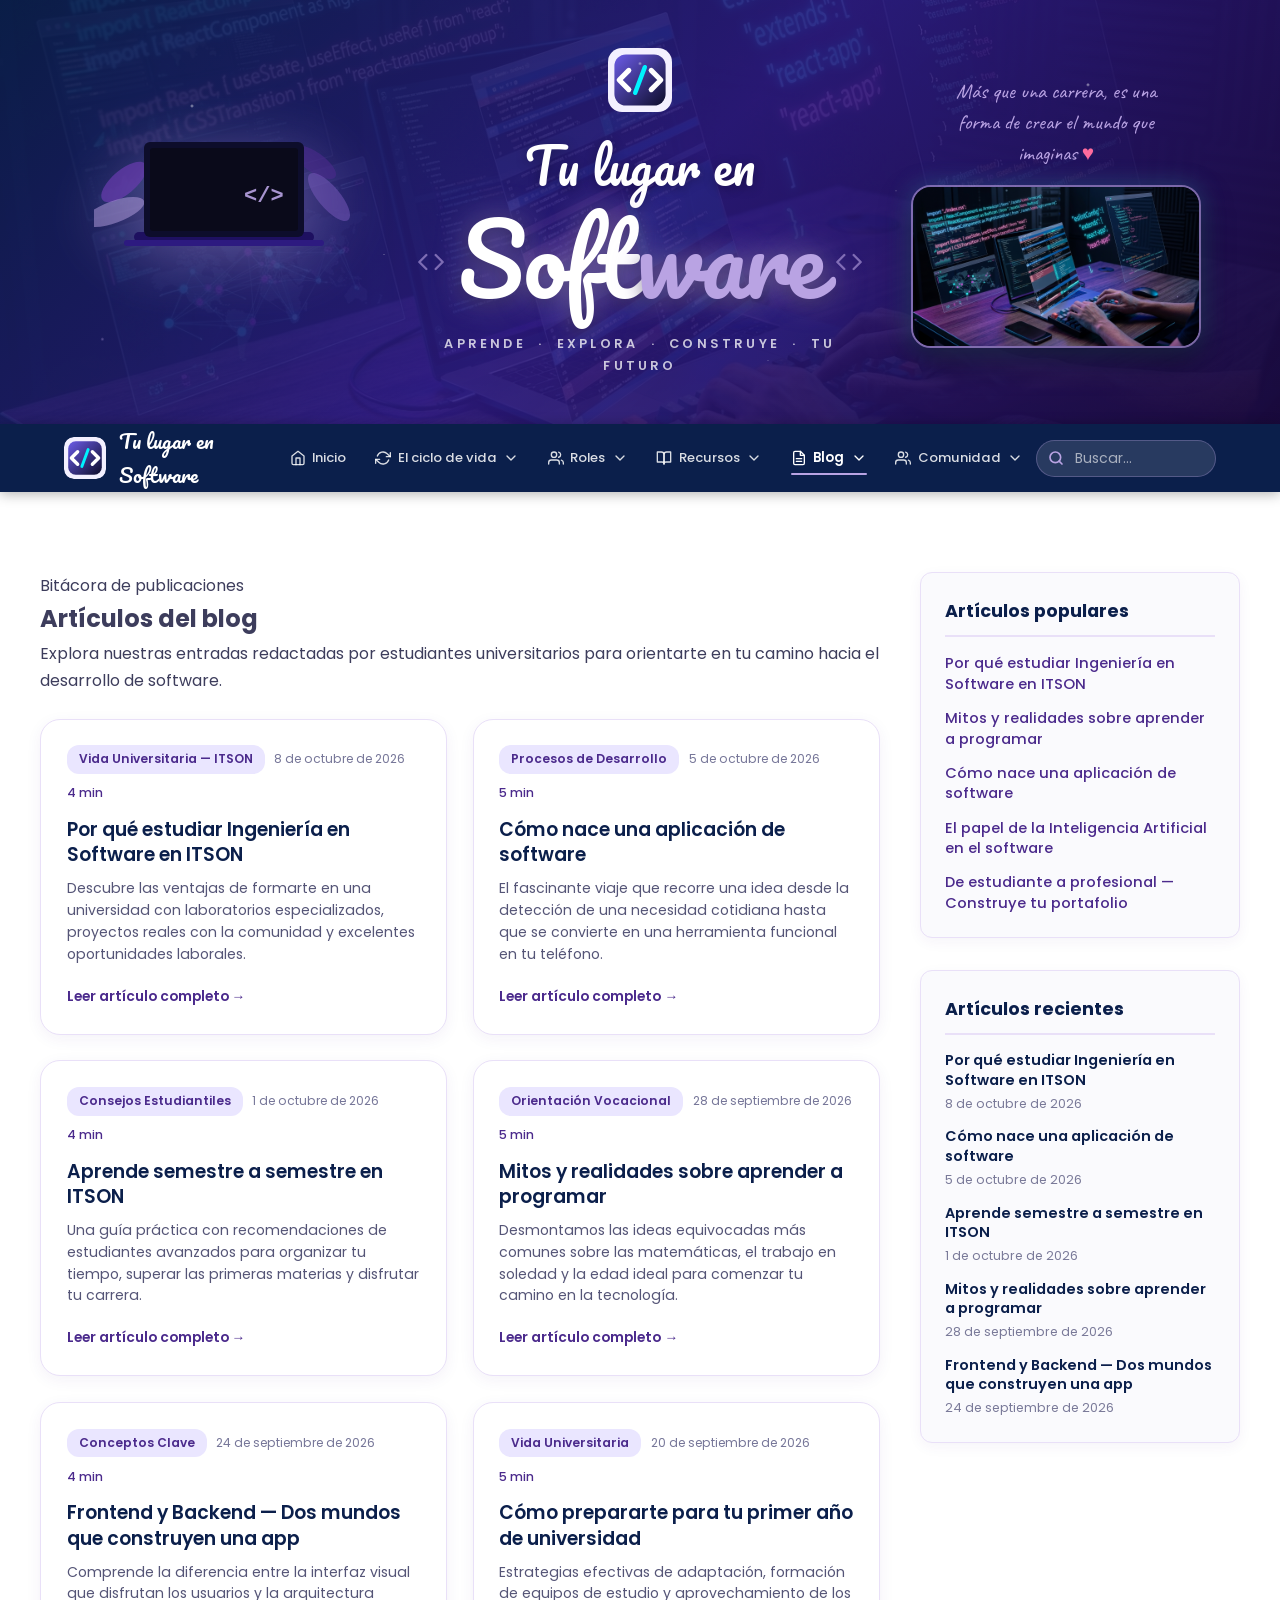
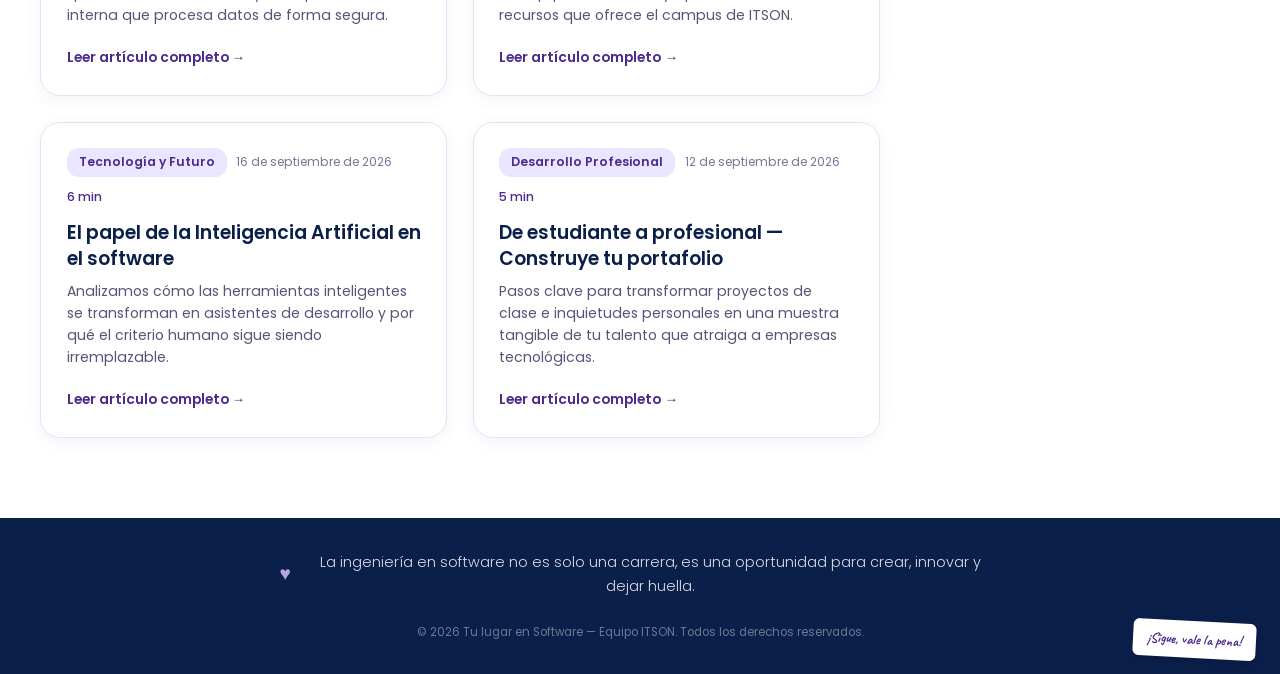
==== commit fee73b33: "Actualizar header con imagen HD de desarrollo, eliminar comentarios ficticios y conectar sistema fun" ====
--- a/blog.html
+++ b/blog.html
@@ -391,31 +391,7 @@
               </h3>
               <p class="subtitulo-comentarios">Comparte tu opinión o pregunta sobre estudiar en ITSON.</p>
 
-              <div class="lista-comentarios" data-seccion="itson-carrera">
-                <article class="tarjeta-comentario">
-                  <div class="comentario-avatar" aria-hidden="true">NS</div>
-                  <div class="comentario-cuerpo">
-                    <div class="comentario-cabecera">
-                      <span class="comentario-autor">Natalia Soto</span>
-                      <span class="comentario-rol">Aspirante ITSON</span>
-                      <span class="comentario-fecha">Hace 3 horas</span>
-                    </div>
-                    <p class="comentario-texto">¿Se organizan visitas guiadas para conocer los laboratorios de cómputo en el campus Náinari antes de inscribirse?</p>
-                  </div>
-                </article>
-
-                <article class="tarjeta-comentario">
-                  <div class="comentario-avatar" aria-hidden="true">FR</div>
-                  <div class="comentario-cuerpo">
-                    <div class="comentario-cabecera">
-                      <span class="comentario-autor">Fernando Ruiz</span>
-                      <span class="comentario-rol">Estudiante ITSON</span>
-                      <span class="comentario-fecha">Hace 1 hora</span>
-                    </div>
-                    <p class="comentario-texto">Sí Natalia, en las semanas de orientación vocacional ITSON abre sus puertas para conocer las instalaciones y platicar con los profesores de software.</p>
-                  </div>
-                </article>
-              </div>
+              <div class="lista-comentarios" data-seccion="itson-carrera"></div>
 
               <div class="form-comentario-contenedor">
                 <h4 class="form-comentario-titulo">Agregar un comentario</h4>
@@ -499,31 +475,7 @@
               </h3>
               <p class="subtitulo-comentarios">¿Tienes dudas sobre las etapas de desarrollo? Déjanos tus preguntas.</p>
 
-              <div class="lista-comentarios" data-seccion="como-nace-app">
-                <article class="tarjeta-comentario">
-                  <div class="comentario-avatar" aria-hidden="true">DV</div>
-                  <div class="comentario-cuerpo">
-                    <div class="comentario-cabecera">
-                      <span class="comentario-autor">Daniela Vega</span>
-                      <span class="comentario-rol">Estudiante de Preparatoria</span>
-                      <span class="comentario-fecha">Hace 4 horas</span>
-                    </div>
-                    <p class="comentario-texto">No me imaginaba cuántas etapas previas existen antes de programar. El rol del diseñador de prototipos me parece muy llamativo.</p>
-                  </div>
-                </article>
-
-                <article class="tarjeta-comentario">
-                  <div class="comentario-avatar" aria-hidden="true">KA</div>
-                  <div class="comentario-cuerpo">
-                    <div class="comentario-cabecera">
-                      <span class="comentario-autor">Kevin Alatorre</span>
-                      <span class="comentario-rol">Estudiante ITSON</span>
-                      <span class="comentario-fecha">Hace 2 horas</span>
-                    </div>
-                    <p class="comentario-texto">El prototipado temprano es clave porque ahorra semanas de reprogramación y asegura que la aplicación sea fácil de entender para cualquiera.</p>
-                  </div>
-                </article>
-              </div>
+              <div class="lista-comentarios" data-seccion="como-nace-app"></div>
 
               <div class="form-comentario-contenedor">
                 <h4 class="form-comentario-titulo">Agregar un comentario</h4>
@@ -606,31 +558,7 @@
               </h3>
               <p class="subtitulo-comentarios">Comparte tus dudas sobre materias o experiencias universitarias.</p>
 
-              <div class="lista-comentarios" data-seccion="aprende-semestre">
-                <article class="tarjeta-comentario">
-                  <div class="comentario-avatar" aria-hidden="true">RC</div>
-                  <div class="comentario-cuerpo">
-                    <div class="comentario-cabecera">
-                      <span class="comentario-autor">Rodrigo Castro</span>
-                      <span class="comentario-rol">Aspirante ITSON</span>
-                      <span class="comentario-fecha">Hace 5 horas</span>
-                    </div>
-                    <p class="comentario-texto">Muchas gracias por el consejo sobre los proyectos personales. Ya estoy practicando pequeñas aplicaciones web por mi cuenta.</p>
-                  </div>
-                </article>
-
-                <article class="tarjeta-comentario">
-                  <div class="comentario-avatar" aria-hidden="true">SE</div>
-                  <div class="comentario-cuerpo">
-                    <div class="comentario-cabecera">
-                      <span class="comentario-autor">Sofía Encinas</span>
-                      <span class="comentario-rol">Estudiante ITSON</span>
-                      <span class="comentario-fecha">Hace 2 horas</span>
-                    </div>
-                    <p class="comentario-texto">Esa práctica temprana te dará una ventaja tremenda cuando curses tus materias de desarrollo web y bases de datos.</p>
-                  </div>
-                </article>
-              </div>
+              <div class="lista-comentarios" data-seccion="aprende-semestre"></div>
 
               <div class="form-comentario-contenedor">
                 <h4 class="form-comentario-titulo">Agregar un comentario</h4>
@@ -714,31 +642,7 @@
               </h3>
               <p class="subtitulo-comentarios">Comparte tus inquietudes o reflexiones sobre los mitos de la programación.</p>
 
-              <div class="lista-comentarios" data-seccion="mitos-programacion">
-                <article class="tarjeta-comentario">
-                  <div class="comentario-avatar" aria-hidden="true">AM</div>
-                  <div class="comentario-cuerpo">
-                    <div class="comentario-cabecera">
-                      <span class="comentario-autor">Alejandro Morales</span>
-                      <span class="comentario-rol">Aspirante ITSON</span>
-                      <span class="comentario-fecha">Hace 4 horas</span>
-                    </div>
-                    <p class="comentario-texto">Me quitó un gran peso de encima saber que las matemáticas no son un freno para aprender lógica de desarrollo.</p>
-                  </div>
-                </article>
-
-                <article class="tarjeta-comentario">
-                  <div class="comentario-avatar" aria-hidden="true">LM</div>
-                  <div class="comentario-cuerpo">
-                    <div class="comentario-cabecera">
-                      <span class="comentario-autor">Lucía Mendoza</span>
-                      <span class="comentario-rol">Estudiante ITSON</span>
-                      <span class="comentario-fecha">Hace 1 hora</span>
-                    </div>
-                    <p class="comentario-texto">Totalmente cierto. La constancia y el trabajo en equipo son las habilidades que más valoran los maestros.</p>
-                  </div>
-                </article>
-              </div>
+              <div class="lista-comentarios" data-seccion="mitos-programacion"></div>
 
               <div class="form-comentario-contenedor">
                 <h4 class="form-comentario-titulo">Agregar un comentario</h4>
@@ -817,31 +721,7 @@
               </h3>
               <p class="subtitulo-comentarios">Comparte tus opiniones sobre la experiencia visual frente a la lógica de servidores.</p>
 
-              <div class="lista-comentarios" data-seccion="frontend-backend">
-                <article class="tarjeta-comentario">
-                  <div class="comentario-avatar" aria-hidden="true">JD</div>
-                  <div class="comentario-cuerpo">
-                    <div class="comentario-cabecera">
-                      <span class="comentario-autor">Javier Duarte</span>
-                      <span class="comentario-rol">Estudiante de Preparatoria</span>
-                      <span class="comentario-fecha">Hace 3 horas</span>
-                    </div>
-                    <p class="comentario-texto">Siempre me llamaba la atención el diseño visual pero ahora me entusiasma mucho aprender cómo interactúan los servidores.</p>
-                  </div>
-                </article>
-
-                <article class="tarjeta-comentario">
-                  <div class="comentario-avatar" aria-hidden="true">PS</div>
-                  <div class="comentario-cuerpo">
-                    <div class="comentario-cabecera">
-                      <span class="comentario-autor">Pamela Soto</span>
-                      <span class="comentario-rol">Estudiante ITSON</span>
-                      <span class="comentario-fecha">Hace 1 hora</span>
-                    </div>
-                    <p class="comentario-texto">El equilibrio entre frontend y backend hace que la carrera sea sumamente dinámica y entretenida.</p>
-                  </div>
-                </article>
-              </div>
+              <div class="lista-comentarios" data-seccion="frontend-backend"></div>
 
               <div class="form-comentario-contenedor">
                 <h4 class="form-comentario-titulo">Agregar un comentario</h4>
@@ -920,31 +800,7 @@
               </h3>
               <p class="subtitulo-comentarios">Comparte tus consejos y vivencias sobre el inicio de la vida universitaria.</p>
 
-              <div class="lista-comentarios" data-seccion="primer-ano-universidad">
-                <article class="tarjeta-comentario">
-                  <div class="comentario-avatar" aria-hidden="true">DV</div>
-                  <div class="comentario-cuerpo">
-                    <div class="comentario-cabecera">
-                      <span class="comentario-autor">Daniel Vega</span>
-                      <span class="comentario-rol">Aspirante ITSON</span>
-                      <span class="comentario-fecha">Hace 4 horas</span>
-                    </div>
-                    <p class="comentario-texto">Los consejos para organizar los horarios me servirán bastante para no dejar los proyectos al final.</p>
-                  </div>
-                </article>
-
-                <article class="tarjeta-comentario">
-                  <div class="comentario-avatar" aria-hidden="true">CR</div>
-                  <div class="comentario-cuerpo">
-                    <div class="comentario-cabecera">
-                      <span class="comentario-autor">Claudia Rivas</span>
-                      <span class="comentario-rol">Estudiante ITSON</span>
-                      <span class="comentario-fecha">Hace 2 horas</span>
-                    </div>
-                    <p class="comentario-texto">Formar un buen grupo de estudio en los laboratorios es lo mejor para resolver cualquier duda.</p>
-                  </div>
-                </article>
-              </div>
+              <div class="lista-comentarios" data-seccion="primer-ano-universidad"></div>
 
               <div class="form-comentario-contenedor">
                 <h4 class="form-comentario-titulo">Agregar un comentario</h4>
@@ -1023,31 +879,7 @@
               </h3>
               <p class="subtitulo-comentarios">Comparte tus puntos de vista sobre el impacto de la inteligencia artificial en la programación.</p>
 
-              <div class="lista-comentarios" data-seccion="inteligencia-artificial">
-                <article class="tarjeta-comentario">
-                  <div class="comentario-avatar" aria-hidden="true">FB</div>
-                  <div class="comentario-cuerpo">
-                    <div class="comentario-cabecera">
-                      <span class="comentario-autor">Fernando Beltrán</span>
-                      <span class="comentario-rol">Aspirante ITSON</span>
-                      <span class="comentario-fecha">Hace 3 horas</span>
-                    </div>
-                    <p class="comentario-texto">Me alegra entender que las herramientas inteligentes son aliadas y no un reemplazo para los creadores.</p>
-                  </div>
-                </article>
-
-                <article class="tarjeta-comentario">
-                  <div class="comentario-avatar" aria-hidden="true">ML</div>
-                  <div class="comentario-cuerpo">
-                    <div class="comentario-cabecera">
-                      <span class="comentario-autor">Mtra Martha Larrínaga</span>
-                      <span class="comentario-rol">Comunidad ITSON</span>
-                      <span class="comentario-fecha">Hace 1 hora</span>
-                    </div>
-                    <p class="comentario-texto">La creatividad humana y el pensamiento crítico son los pilares fundamentales que cultivamos en nuestras aulas.</p>
-                  </div>
-                </article>
-              </div>
+              <div class="lista-comentarios" data-seccion="inteligencia-artificial"></div>
 
               <div class="form-comentario-contenedor">
                 <h4 class="form-comentario-titulo">Agregar un comentario</h4>
@@ -1126,31 +958,7 @@
               </h3>
               <p class="subtitulo-comentarios">Comparte tus dudas o experiencias construyendo proyectos y portafolios.</p>
 
-              <div class="lista-comentarios" data-seccion="construir-portafolio">
-                <article class="tarjeta-comentario">
-                  <div class="comentario-avatar" aria-hidden="true">BV</div>
-                  <div class="comentario-cuerpo">
-                    <div class="comentario-cabecera">
-                      <span class="comentario-autor">Brenda Valenzuela</span>
-                      <span class="comentario-rol">Estudiante ITSON</span>
-                      <span class="comentario-fecha">Hace 3 horas</span>
-                    </div>
-                    <p class="comentario-texto">Tener proyectos reales publicados en la web me ayudó a conseguir mi primera entrevista de prácticas profesionales.</p>
-                  </div>
-                </article>
-
-                <article class="tarjeta-comentario">
-                  <div class="comentario-avatar" aria-hidden="true">JA</div>
-                  <div class="comentario-cuerpo">
-                    <div class="comentario-cabecera">
-                      <span class="comentario-autor">Jesús Armenta</span>
-                      <span class="comentario-rol">Egresado ITSON</span>
-                      <span class="comentario-fecha">Hace 1 hora</span>
-                    </div>
-                    <p class="comentario-texto">Mostrar cómo resolviste cada reto técnico habla mucho más fuerte que cualquier lista de materias escolares.</p>
-                  </div>
-                </article>
-              </div>
+              <div class="lista-comentarios" data-seccion="construir-portafolio"></div>
 
               <div class="form-comentario-contenedor">
                 <h4 class="form-comentario-titulo">Agregar un comentario</h4>
--- a/css/estilos.css
+++ b/css/estilos.css
@@ -162,7 +162,9 @@
    HERO / CABECERA
    ===================================================== */
 .hero {
-  background: var(--gradiente-hero);
+  background:
+    linear-gradient(135deg, rgba(11, 31, 75, 0.92) 0%, rgba(45, 26, 128, 0.88) 50%, rgba(26, 10, 62, 0.94) 100%),
+    url('../img/header-desarrollador.jpg') center/cover no-repeat;
   min-height: 420px;
   position: relative;
   overflow: hidden;
@@ -287,14 +289,21 @@
 
 .header-img-desarrollador {
   width: 100%;
-  max-width: 220px;
-  height: 155px;
+  max-width: 290px;
+  aspect-ratio: 16 / 9;
+  height: auto;
   object-fit: cover;
   border-radius: var(--radio-grande);
-  border: 2px solid rgba(185, 163, 227, 0.45);
-  box-shadow: 0 10px 25px rgba(0, 0, 0, 0.4);
+  border: 2px solid rgba(185, 163, 227, 0.6);
+  box-shadow: 0 12px 30px rgba(0, 0, 0, 0.5), 0 0 25px rgba(79, 195, 247, 0.3);
   animation: flotarSuave 5s ease-in-out infinite 1s;
   display: block;
+  transition: transform 0.3s ease, box-shadow 0.3s ease;
+}
+
+.header-img-desarrollador:hover {
+  transform: translateY(-4px) scale(1.02);
+  box-shadow: 0 16px 36px rgba(0, 0, 0, 0.6), 0 0 35px rgba(79, 195, 247, 0.5);
 }
 
 /* =====================================================
@@ -2511,6 +2520,32 @@
   box-shadow: 0 4px 16px rgba(75, 42, 140, 0.08);
 }
 
+.comentario-vacio {
+  background: rgba(244, 240, 253, 0.7);
+  border: 1px dashed rgba(124, 92, 191, 0.4);
+  border-radius: var(--radio);
+  padding: 1.6rem;
+  text-align: center;
+  color: #555577;
+  font-size: 0.95rem;
+  display: flex;
+  flex-direction: column;
+  align-items: center;
+  gap: 0.6rem;
+}
+
+.comentario-vacio-icono {
+  width: 32px;
+  height: 32px;
+  color: var(--lila);
+  opacity: 0.85;
+}
+
+.comentario-vacio p {
+  margin: 0;
+  max-width: 480px;
+}
+
 .comentario-avatar {
   width: 44px;
   height: 44px;
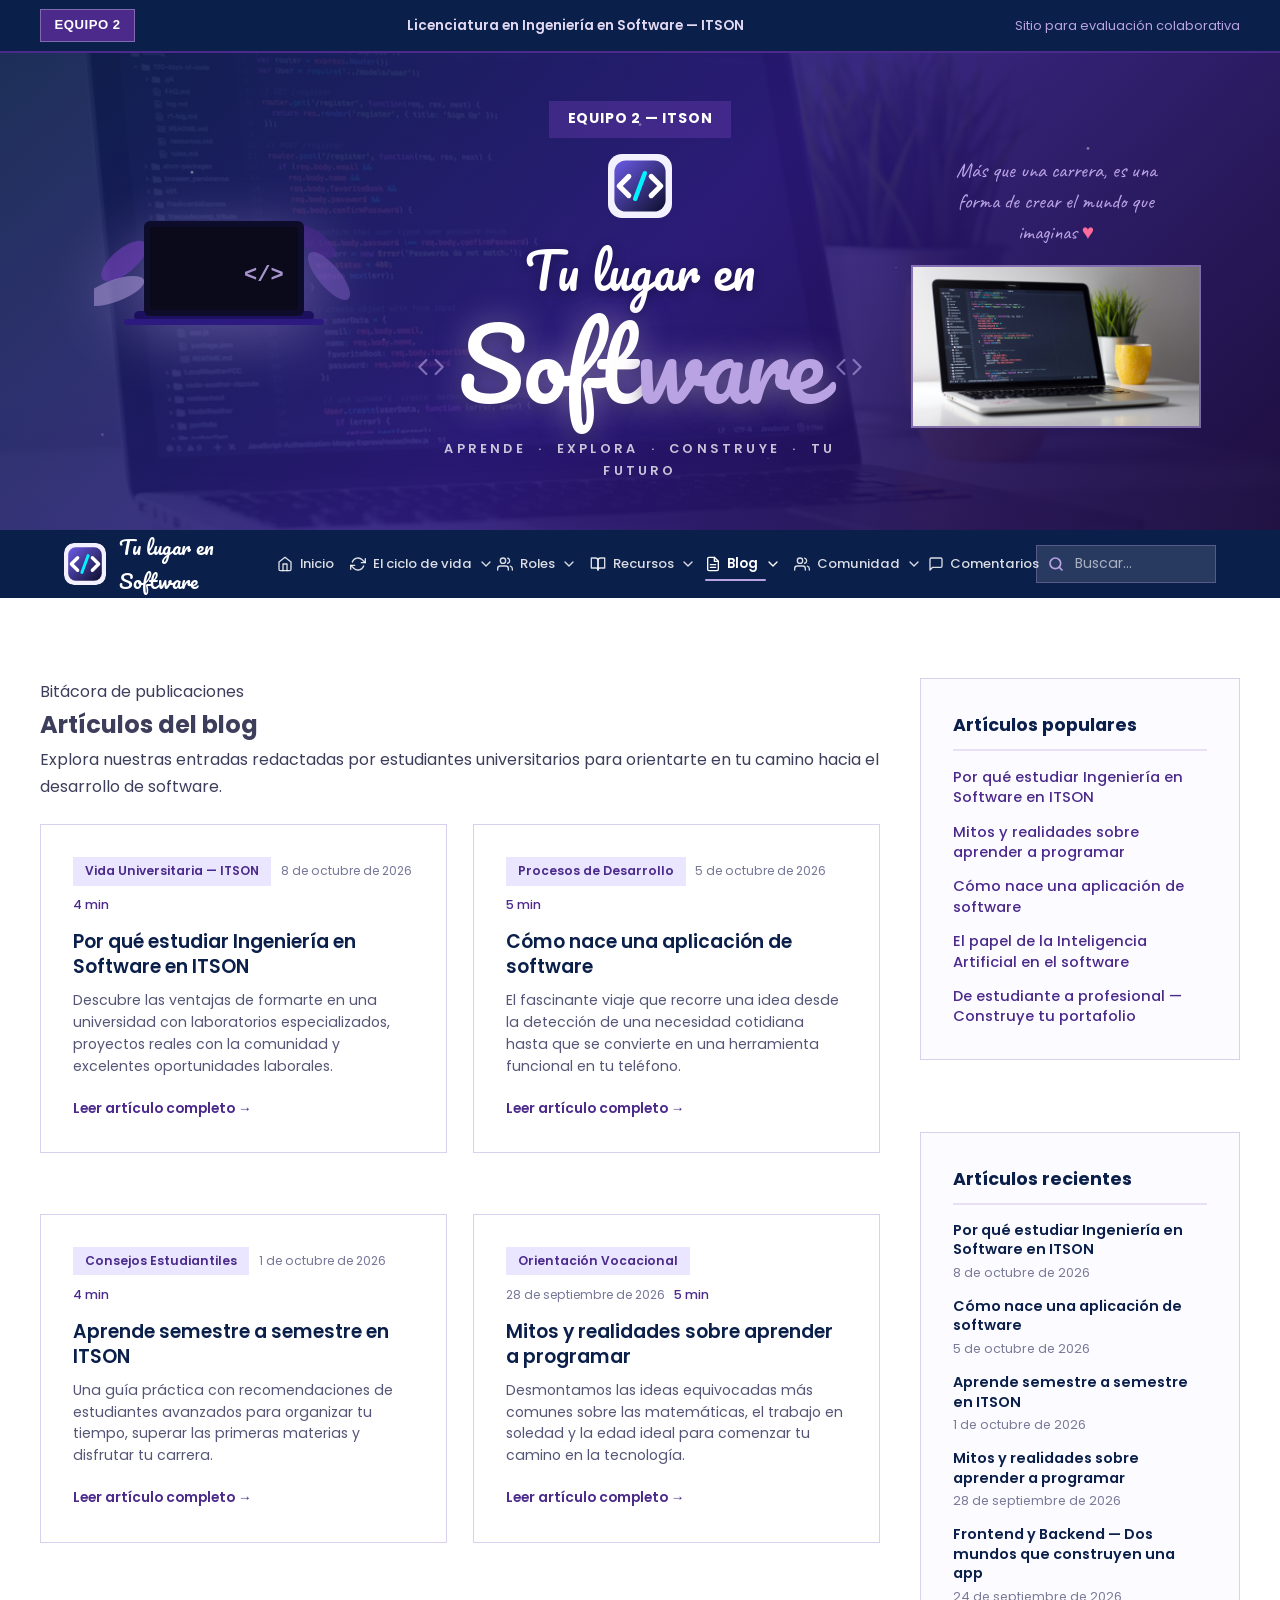
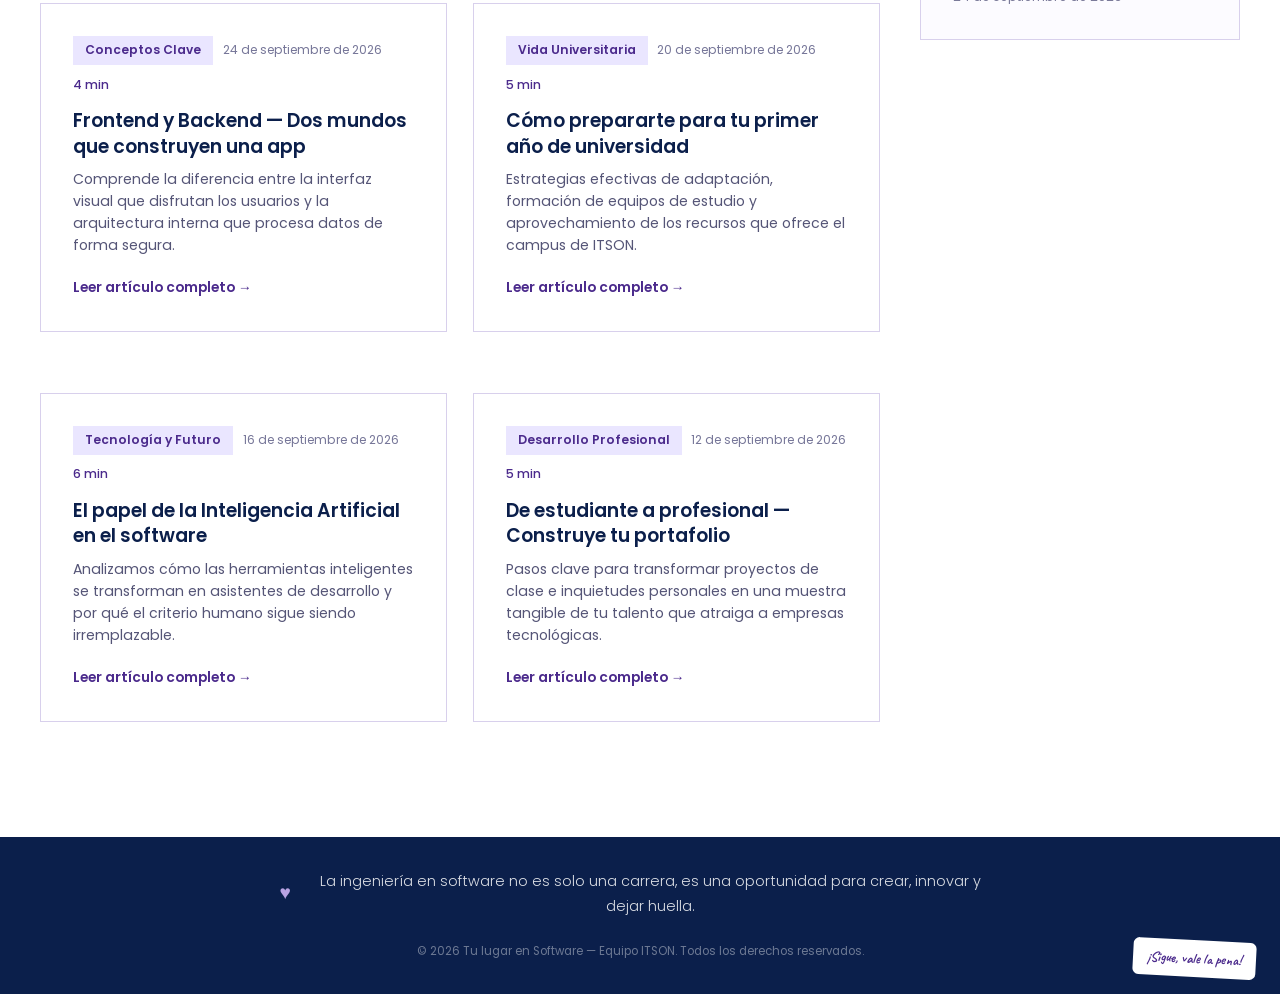
==== commit 62918fde: "feat: Agregar identificador Equipo 2, enlace a comentarios, secciones curriculares, conclusiones por" ====
--- a/blog.html
+++ b/blog.html
@@ -16,6 +16,15 @@
 </head>
 
 <body>
+
+  <!-- Barra de equipo ITSON -->
+  <div class="barra-equipo-top">
+    <div class="contenedor-barra-equipo">
+      <span class="badge-equipo-pill">Equipo 2</span>
+      <span class="equipo-institucion">Licenciatura en Ingeniería en Software — ITSON</span>
+      <span class="equipo-evaluacion">Sitio para evaluación colaborativa</span>
+    </div>
+  </div>
 
   <!-- HERO / CABECERA -->
   <header class="hero" role="banner">
@@ -35,6 +44,7 @@
       </div>
 
       <div class="hero-centro">
+        <div class="badge-equipo-hero">Equipo 2 — ITSON</div>
         <a href="index.html" class="logo-link-hero" aria-label="Ir a la página de inicio">
           <img src="img/logo.svg" alt="Logotipo Tu lugar en Software" width="64" height="64" style="margin: 0 auto 0.8rem auto; display: block;" />
         </a>
@@ -87,8 +97,10 @@
           <button type="button" class="btn-toggle-sub" aria-label="Desplegar submenú El ciclo de vida" aria-expanded="false">▾</button>
           <ul class="nav-submenu">
             <li><a href="ciclo-de-vida.html#que-es">Qué es</a></li>
+            <li><a href="ciclo-de-vida.html#curricular">Marco curricular</a></li>
             <li><a href="ciclo-de-vida.html#fases">Las 8 fases</a></li>
             <li><a href="ciclo-de-vida.html#ventajas-desventajas">Ventajas y desventajas</a></li>
+            <li><a href="ciclo-de-vida.html#conclusiones-roles">Conclusiones por rol</a></li>
             <li><a href="ciclo-de-vida.html#quiz-seccion">Quiz</a></li>
           </ul>
         </li>
@@ -105,6 +117,8 @@
             <li><a href="roles.html#tester">Tester</a></li>
             <li><a href="roles.html#arquitecto-programador">Arquitecto y programador</a></li>
             <li><a href="roles.html#lider">Líder de proyecto</a></li>
+            <li><a href="roles.html#disenador">Diseñador</a></li>
+            <li><a href="roles.html#integrador">Integrador</a></li>
           </ul>
         </li>
 
@@ -151,6 +165,16 @@
             <li><a href="comunidad.html#comentarios-generales">Comentarios generales</a></li>
             <li><a href="comunidad.html#equipo-desarrollo">Equipo creador</a></li>
           </ul>
+        </li>
+
+        <!-- Apartado directo para comentarios (evaluación ágil) -->
+        <li>
+          <a href="comunidad.html#comentarios-generales">
+            <svg viewBox="0 0 24 24" fill="none" stroke="currentColor" stroke-width="2" stroke-linecap="round" stroke-linejoin="round" aria-hidden="true">
+              <path d="M21 15a2 2 0 0 1-2 2H7l-4 4V5a2 2 0 0 1 2-2h14a2 2 0 0 1 2 2z"></path>
+            </svg>
+            Comentarios
+          </a>
         </li>
       </ul>
 
--- a/css/estilos.css
+++ b/css/estilos.css
@@ -20,8 +20,8 @@
   --blanco:           #FFFFFF;
   --gris-texto:       #3D3D5C;
   --gris-suave:       #F4F4F8;
-  --sombra-lila:      rgba(185, 163, 227, 0.25);
-  --sombra-oscura:    rgba(11, 31, 75, 0.15);
+  --sombra-lila:      transparent;
+  --sombra-oscura:    transparent;
 
   /* Gradiente principal */
   --gradiente-hero: linear-gradient(135deg, #0B1F4B 0%, #1E1060 40%, #4B2A8C 100%);
@@ -32,12 +32,12 @@
   --fuente-mano:    'Caveat', cursive;
   --fuente-cuerpo:  'Poppins', 'Segoe UI', sans-serif;
 
-  /* Espaciado */
-  --radio:          12px;
-  --radio-grande:   20px;
-  --radio-completo: 50px;
-  --sombra-card:    0 4px 20px var(--sombra-lila);
-  --sombra-hover:   0 8px 32px rgba(75, 42, 140, 0.25);
+  /* Espaciado y estilo de tarjetas cuadradas sin sombras */
+  --radio:          0px;
+  --radio-grande:   0px;
+  --radio-completo: 0px;
+  --sombra-card:    none;
+  --sombra-hover:   none;
 
   /* Transiciones */
   --transicion: 0.3s ease;
@@ -51,6 +51,7 @@
   box-sizing: border-box;
   margin: 0;
   padding: 0;
+  box-shadow: none !important;
 }
 
 html {
@@ -819,37 +820,51 @@
 /* Diagrama de fases: grid interactivo */
 .ciclo-container {
   display: grid;
-  grid-template-columns: repeat(auto-fill, minmax(260px, 1fr));
+  grid-template-columns: repeat(auto-fill, minmax(min(100%, 250px), 1fr));
   gap: 1.5rem;
   margin-top: 2rem;
 }
 
 .fase-card {
   background: var(--blanco);
-  border-radius: var(--radio-grande);
-  box-shadow: var(--sombra-card);
+  border-radius: var(--radio);
+  border: 1px solid var(--lila-claro);
+  border-top: 4px solid var(--morado-profundo);
+  box-shadow: none;
   padding: 1.5rem;
   cursor: pointer;
-  transition: transform var(--transicion), box-shadow var(--transicion);
-  border-top: 4px solid var(--lila);
+  transition: transform var(--transicion), border-color var(--transicion);
   position: relative;
   overflow: hidden;
-}
-
-.fase-card::before {
-  content: '';
-  position: absolute;
-  top: 0;
-  left: 0;
-  right: 0;
-  bottom: 0;
-  background: linear-gradient(135deg, rgba(185,163,227,0.05), transparent);
-  pointer-events: none;
+  margin-bottom: 1rem;
+}
+
+.fase-img-contenedor {
+  width: 100%;
+  aspect-ratio: 16 / 9;
+  overflow: hidden;
+  border-radius: var(--radio);
+  margin-bottom: 1rem;
+  border: 1px solid var(--lila-claro);
+  background: #0D0D2B;
+}
+
+.fase-img {
+  width: 100%;
+  height: 100%;
+  object-fit: cover;
+  display: block;
+  transition: transform var(--transicion);
 }
 
 .fase-card:hover {
-  transform: translateY(-6px);
-  box-shadow: var(--sombra-hover);
+  transform: translateY(-4px);
+  box-shadow: none;
+  border-color: var(--morado-profundo);
+}
+
+.fase-card:hover .fase-img {
+  transform: scale(1.04);
 }
 
 .fase-numero {
@@ -1107,29 +1122,37 @@
 
 .rol-card {
   background: var(--blanco);
-  border-radius: var(--radio-grande);
+  border-radius: var(--radio);
+  border: 1px solid var(--lila-claro);
+  border-top: 4px solid var(--morado-profundo);
   padding: 2rem;
-  box-shadow: var(--sombra-card);
-  transition: transform var(--transicion), box-shadow var(--transicion);
-  border-top: 4px solid var(--lila);
+  box-shadow: none;
+  transition: transform var(--transicion), border-color var(--transicion);
   position: relative;
   overflow: hidden;
-}
-
-.rol-card::after {
-  content: '';
-  position: absolute;
-  bottom: -30px;
-  right: -30px;
-  width: 100px;
-  height: 100px;
-  border-radius: 50%;
-  background: rgba(185,163,227,0.1);
+  margin-bottom: 2rem;
+}
+
+.rol-img-banner {
+  width: 100%;
+  aspect-ratio: 16 / 9;
+  max-height: 280px;
+  object-fit: cover;
+  border-radius: var(--radio);
+  border: 1px solid var(--lila-claro);
+  margin-bottom: 1.5rem;
+  display: block;
+  transition: transform var(--transicion);
 }
 
 .rol-card:hover {
-  transform: translateY(-8px);
-  box-shadow: var(--sombra-hover);
+  transform: translateY(-4px);
+  box-shadow: none;
+  border-color: var(--morado-profundo);
+}
+
+.rol-card:hover .rol-img-banner {
+  transform: scale(1.02);
 }
 
 .rol-icono {
@@ -1729,117 +1752,6 @@
   color: #8080AA;
 }
 
-/* =====================================================
-   RESPONSIVE — TABLET (max-width: 900px)
-   ===================================================== */
-@media (max-width: 900px) {
-  .hero-grid {
-    grid-template-columns: 1fr;
-    text-align: center;
-    gap: 1.5rem;
-  }
-
-  .hero-izq, .hero-der {
-    display: none;
-  }
-
-  .bienvenida-grid {
-    grid-template-columns: 1fr;
-    gap: 2rem;
-  }
-
-  .bienvenida-der {
-    border-left: none;
-    border-top: 2px solid var(--lila-claro);
-    padding-left: 0;
-    padding-top: 2rem;
-  }
-
-  .ventajas-grid {
-    grid-template-columns: 1fr;
-  }
-
-  .contacto-grid {
-    grid-template-columns: 1fr;
-    gap: 2rem;
-  }
-
-  .voces-grid {
-    grid-template-columns: 1fr;
-  }
-}
-
-/* =====================================================
-   RESPONSIVE — MÓVIL (max-width: 600px)
-   ===================================================== */
-@media (max-width: 600px) {
-  .nav-lista {
-    display: none;
-    position: absolute;
-    top: 60px;
-    left: 0;
-    right: 0;
-    background: var(--azul-marino);
-    flex-direction: column;
-    padding: 1rem;
-    gap: 0.2rem;
-    box-shadow: 0 8px 20px rgba(0,0,0,0.3);
-  }
-
-  .nav-lista.abierta {
-    display: flex;
-  }
-
-  .nav-lista li a {
-    padding: 0.7rem 1rem;
-    border-radius: var(--radio);
-  }
-
-  .btn-hamburguesa {
-    display: flex;
-  }
-
-  .nav-redes {
-    display: none;
-  }
-
-  .barra-nav {
-    position: relative;
-  }
-
-  .hero {
-    min-height: 300px;
-    padding: 2rem 1rem;
-  }
-
-  .hero-titulo-main {
-    font-size: 3rem;
-  }
-
-  .hero-titulo-top {
-    font-size: 1.5rem;
-  }
-
-  .ciclo-container,
-  .modelos-grid,
-  .roles-grid,
-  .competencias-grid,
-  .blog-grid {
-    grid-template-columns: 1fr;
-  }
-
-  .quiz-seccion {
-    padding: 1.5rem;
-  }
-
-  .seccion {
-    padding: 3rem 0;
-  }
-
-  .pie-sticker {
-    display: none;
-  }
-}
 
 /* =====================================================
    COMPONENTES ADICIONALES: CABECERA, LOGO Y BÚSQUEDA
@@ -2300,45 +2212,13 @@
   transform: translateY(0);
 }
 
-/* ADAPTACIONES RESPONSIVE ADICIONALES */
-@media (max-width: 900px) {
-  .layout-con-sidebar {
-    grid-template-columns: 1fr;
-  }
-}
-
-@media (max-width: 768px) {
-  .input-busqueda-global {
-    width: 140px;
-  }
-
-  .input-busqueda-global:focus {
-    width: 180px;
-  }
-
-  .nav-submenu {
-    position: static;
-    box-shadow: none;
-    border: none;
-    background: rgba(0, 0, 0, 0.2);
-    margin-top: 0.3rem;
-  }
-
-  .nav-item-has-submenu.submenu-abierto .nav-submenu {
-    display: block;
-  }
-
-  .btn-toggle-sub {
-    display: inline-block;
-  }
-}
 
 /* =====================================================
    VISTAS DEL BLOG: LISTA DE PREVIEWS Y LECTOR INDIVIDUAL
    ===================================================== */
 .blog-grid-previews {
   display: grid;
-  grid-template-columns: repeat(auto-fill, minmax(310px, 1fr));
+  grid-template-columns: repeat(auto-fill, minmax(min(100%, 280px), 1fr));
   gap: 1.6rem;
   margin-top: 1.5rem;
 }
@@ -2346,19 +2226,20 @@
 .tarjeta-preview-blog {
   background: var(--blanco);
   border: 1px solid var(--lila-claro);
-  border-radius: var(--radio-grande);
+  border-radius: var(--radio);
   padding: 1.6rem;
-  box-shadow: 0 4px 16px rgba(75, 42, 140, 0.06);
+  box-shadow: none;
   display: flex;
   flex-direction: column;
   justify-content: space-between;
-  transition: transform var(--transicion), box-shadow var(--transicion), border-color var(--transicion);
+  margin-bottom: 1.6rem;
+  transition: transform var(--transicion), border-color var(--transicion);
 }
 
 .tarjeta-preview-blog:hover {
-  transform: translateY(-4px);
-  box-shadow: 0 8px 24px rgba(75, 42, 140, 0.14);
-  border-color: var(--lila);
+  transform: translateY(-3px);
+  box-shadow: none;
+  border-color: var(--morado-profundo);
 }
 
 .preview-meta {
@@ -2517,7 +2398,8 @@
 
 .tarjeta-comentario:hover {
   transform: translateY(-2px);
-  box-shadow: 0 4px 16px rgba(75, 42, 140, 0.08);
+  box-shadow: none;
+  border-color: var(--morado-profundo);
 }
 
 .comentario-vacio {
@@ -2603,9 +2485,10 @@
 .form-comentario-contenedor {
   background: #FFFFFF;
   border: 1px solid var(--lila-claro);
-  border-radius: var(--radio-grande);
+  border-radius: var(--radio);
   padding: 1.6rem;
-  box-shadow: 0 4px 14px rgba(75, 42, 140, 0.05);
+  box-shadow: none;
+  margin-top: 1.5rem;
 }
 
 .form-comentario-titulo {
@@ -2613,6 +2496,99 @@
   color: var(--azul-marino);
   margin-bottom: 1rem;
   font-weight: 600;
+}
+
+/* =====================================================
+   SECCIÓN DE VIDEO DE YOUTUBE
+   ===================================================== */
+.video-seccion {
+  background: var(--blanco);
+  border: 1px solid var(--lila-claro);
+  border-radius: var(--radio);
+  padding: 2rem;
+  margin-top: 3.5rem;
+}
+
+.video-responsive-contenedor {
+  position: relative;
+  width: 100%;
+  padding-bottom: 56.25%;
+  height: 0;
+  overflow: hidden;
+  border-radius: var(--radio);
+  border: 1px solid var(--lila-claro);
+  background: #0B1F4B;
+  margin: 1.5rem 0;
+}
+
+.video-responsive-contenedor iframe {
+  position: absolute;
+  top: 0;
+  left: 0;
+  width: 100%;
+  height: 100%;
+  border: 0;
+}
+
+.video-cards-grid {
+  display: grid;
+  grid-template-columns: repeat(auto-fit, minmax(min(100%, 260px), 1fr));
+  gap: 1.5rem;
+  margin-top: 1.5rem;
+}
+
+.video-card-mini {
+  background: #FAF8FE;
+  border: 1px solid var(--lila-claro);
+  border-radius: var(--radio);
+  padding: 1.2rem;
+  display: flex;
+  flex-direction: column;
+  justify-content: space-between;
+}
+
+/* =====================================================
+   TABLA DE LÍDERES Y QUIZ INTERACTIVO
+   ===================================================== */
+.quiz-inicio-box {
+  background: #FAF8FE;
+  border: 1px solid var(--lila-claro);
+  border-radius: var(--radio);
+  padding: 2rem;
+  margin-bottom: 2rem;
+}
+
+.quiz-leaderboard {
+  background: var(--blanco);
+  border: 1px solid var(--lila-claro);
+  border-radius: var(--radio);
+  padding: 1.8rem;
+  margin-top: 2rem;
+}
+
+.tabla-scores {
+  width: 100%;
+  border-collapse: collapse;
+  margin-top: 1rem;
+}
+
+.tabla-scores th,
+.tabla-scores td {
+  padding: 0.8rem 1rem;
+  text-align: left;
+  border-bottom: 1px solid var(--lila-claro);
+  font-size: 0.92rem;
+}
+
+.tabla-scores th {
+  background: #F4F0FD;
+  color: var(--azul-marino);
+  font-weight: 600;
+}
+
+.posicion-medalla {
+  font-weight: 700;
+  color: var(--morado-profundo);
 }
 
 .grid-campos-comentario {
@@ -2658,15 +2634,15 @@
 .campo-comentario textarea:focus {
   border-color: var(--morado-profundo);
   outline: none;
-  box-shadow: 0 0 0 3px rgba(106, 61, 175, 0.15);
+  box-shadow: none !important;
 }
 
 .btn-publicar-comentario {
   background: var(--morado-profundo);
   color: var(--blanco);
   border: none;
-  border-radius: 20px;
-  padding: 0.7rem 1.6rem;
+  border-radius: 0px !important;
+  padding: 0.75rem 1.6rem;
   font-weight: 600;
   font-size: 0.92rem;
   cursor: pointer;
@@ -2681,5 +2657,884 @@
   transform: translateY(-2px);
 }
 
-
-
+/* =====================================================
+   BORDES CUADRADOS, MÁRGENES AMPLIOS Y CERO SOMBRAS (UNIVERSAL)
+   ===================================================== */
+.tarjeta-mini,
+.tarjeta-preview-blog,
+.art-card,
+.articulo-card,
+.articulo-item-completo,
+.rol-card,
+.rol-img-banner,
+.fase-card,
+.fase-img-contenedor,
+.fase-img,
+.modelo-card,
+.bloque-sidebar,
+.acordeon-item,
+.acordeon-btn,
+.tarjeta-comentario,
+.quiz-inicio-box,
+.quiz-pregunta,
+.quiz-opcion,
+.quiz-leaderboard,
+.tabla-scores,
+.tabla-scores th,
+.tabla-scores td,
+.video-card-mini,
+.video-responsive-contenedor,
+.header-img-desarrollador,
+.modal-contenido,
+.input-newsletter,
+.btn-newsletter,
+.input-busqueda-global,
+.panel-busqueda-resultados,
+.formulario-contacto,
+.campo-grupo input,
+.campo-grupo textarea,
+.campo-grupo select,
+.btn-primario,
+.btn-secundario,
+.btn-compartir,
+.btn-copiar-enlace,
+.btn-arriba,
+.btn-leer-articulo,
+.btn-publicar-comentario,
+.icono-circulo,
+.preview-categoria,
+.preview-fecha,
+.preview-lectura,
+.tag-categoria,
+.badge-rol,
+.comentario-avatar,
+.definicion-bloque,
+.banner-comentarios-home,
+.visor-mapa-contenedor,
+.requisito-card {
+  border-radius: 0px !important;
+  box-shadow: none !important;
+}
+
+/* Márgenes amplios y definidos para todas las tarjetas */
+.tarjeta-mini {
+  margin-bottom: 0.9rem;
+  padding: 0.9rem 1.15rem;
+  border: 1.5px solid rgba(185, 163, 227, 0.45);
+}
+
+.fase-card {
+  margin-bottom: 2rem;
+  padding: 1.8rem;
+  border: 1.5px solid #D8D0EC;
+  border-top: 4px solid var(--morado-profundo);
+}
+
+.rol-card {
+  margin-bottom: 2.5rem;
+  padding: 2.2rem;
+  border: 1.5px solid #D8D0EC;
+  border-top: 4px solid var(--morado-profundo);
+}
+
+.modelo-card {
+  margin-bottom: 2rem;
+  border: 1.5px solid #D8D0EC;
+  border-bottom: 4px solid var(--morado-profundo);
+}
+
+.tarjeta-preview-blog {
+  margin-bottom: 2.2rem;
+  padding: 2rem;
+  border: 1.5px solid #D8D0EC;
+}
+
+.bloque-sidebar {
+  margin-bottom: 2.5rem;
+  padding: 2rem;
+  border: 1.5px solid #D8D0EC;
+  background: #FCFBFF;
+}
+
+.acordeon-item {
+  margin-bottom: 1.2rem;
+  border: 1.5px solid #D8D0EC;
+}
+
+.tarjeta-comentario {
+  margin-bottom: 1.5rem;
+  padding: 1.4rem;
+  border: 1.5px solid #D8D0EC;
+}
+
+.quiz-inicio-box {
+  margin: 2.2rem 0;
+  padding: 2.2rem;
+  border: 1.5px solid var(--morado-profundo);
+}
+
+.quiz-pregunta {
+  margin-bottom: 1.8rem;
+  padding: 1.4rem;
+  border: 1.5px solid #E4DDF4;
+}
+
+.quiz-leaderboard {
+  margin: 2.5rem 0;
+  padding: 2.2rem;
+  border: 1.5px solid var(--morado-profundo);
+}
+
+.video-seccion {
+  margin: 3rem 0;
+  padding: 2rem;
+  border: 1.5px solid #D8D0EC;
+}
+
+/* =====================================================
+   BANNER DESTACADO: COMENTARIOS HABILITADOS EN EL BLOG (HOME)
+   ===================================================== */
+.banner-comentarios-home {
+  margin: 3.5rem 0 2rem 0;
+  background: linear-gradient(135deg, #FAF8FE 0%, #F0EAFD 100%);
+  border: 2px solid var(--morado-profundo);
+  padding: 2.5rem 2rem;
+  position: relative;
+  overflow: hidden;
+}
+
+.banner-comentarios-grid {
+  display: grid;
+  grid-template-columns: auto 1fr auto;
+  gap: 2rem;
+  align-items: center;
+}
+
+@media (max-width: 860px) {
+  .banner-comentarios-grid {
+    grid-template-columns: 1fr;
+    text-align: center;
+  }
+}
+
+.banner-comentarios-icono {
+  width: 68px;
+  height: 68px;
+  background: var(--morado-profundo);
+  color: var(--blanco);
+  display: flex;
+  align-items: center;
+  justify-content: center;
+  flex-shrink: 0;
+}
+
+.banner-comentarios-icono svg {
+  width: 36px;
+  height: 36px;
+}
+
+.banner-comentarios-texto h3 {
+  font-size: 1.35rem;
+  font-weight: 700;
+  color: var(--azul-marino);
+  margin-bottom: 0.5rem;
+}
+
+.banner-comentarios-texto p {
+  font-size: 0.95rem;
+  color: #4D4D6E;
+  line-height: 1.6;
+  max-width: 680px;
+}
+
+.banner-comentarios-acciones {
+  display: flex;
+  gap: 0.8rem;
+  flex-wrap: wrap;
+}
+
+.btn-banner-comentarios {
+  display: inline-flex;
+  align-items: center;
+  gap: 0.5rem;
+  background: var(--morado-profundo);
+  color: var(--blanco);
+  padding: 0.85rem 1.6rem;
+  font-size: 0.92rem;
+  font-weight: 600;
+  border: 1.5px solid var(--morado-profundo);
+  transition: background var(--transicion), color var(--transicion);
+}
+
+.btn-banner-comentarios:hover {
+  background: var(--azul-marino);
+  border-color: var(--azul-marino);
+}
+
+.btn-banner-comentarios-sec {
+  display: inline-flex;
+  align-items: center;
+  gap: 0.5rem;
+  background: transparent;
+  color: var(--morado-profundo);
+  padding: 0.85rem 1.4rem;
+  font-size: 0.92rem;
+  font-weight: 600;
+  border: 1.5px solid var(--morado-profundo);
+  transition: background var(--transicion), color var(--transicion);
+}
+
+.btn-banner-comentarios-sec:hover {
+  background: var(--morado-profundo);
+  color: var(--blanco);
+}
+
+/* =====================================================
+   VISOR DEL MAPA CURRICULAR (RECURSOS.HTML)
+   ===================================================== */
+.visor-mapa-contenedor {
+  background: #FFF;
+  border: 1.5px solid #D8D0EC;
+  padding: 1.5rem;
+  margin: 1.5rem 0 2rem 0;
+}
+
+.mapa-img-preview {
+  width: 100%;
+  height: auto;
+  display: block;
+  border: 1px solid #CCC5E0;
+  cursor: zoom-in;
+  transition: opacity var(--transicion);
+}
+
+.mapa-img-preview:hover {
+  opacity: 0.94;
+}
+
+.mapa-controles-barra {
+  display: flex;
+  justify-content: space-between;
+  align-items: center;
+  gap: 1rem;
+  margin-top: 1rem;
+  flex-wrap: wrap;
+}
+
+.requisito-card {
+  background: #FAF8FE;
+  border: 1.5px solid #D8D0EC;
+  border-left: 4px solid var(--morado-profundo);
+  padding: 1.4rem;
+  margin-bottom: 1.2rem;
+}
+
+/* =====================================================
+   IDENTIFICADOR DESTACADO: EQUIPO 2 (ITSON)
+   ===================================================== */
+.barra-equipo-top {
+  background: #0B1F4B;
+  color: #FFF;
+  border-bottom: 2px solid var(--morado-profundo);
+  padding: 0.55rem 1rem;
+  font-size: 0.85rem;
+  width: 100%;
+  position: relative;
+  z-index: 1000;
+}
+
+.contenedor-barra-equipo {
+  max-width: 1200px;
+  margin: 0 auto;
+  display: flex;
+  align-items: center;
+  justify-content: space-between;
+  gap: 1rem;
+  flex-wrap: wrap;
+}
+
+.badge-equipo-pill {
+  background: var(--morado-profundo);
+  color: #FFF;
+  font-weight: 800;
+  padding: 0.28rem 0.85rem;
+  letter-spacing: 0.5px;
+  text-transform: uppercase;
+  font-size: 0.82rem;
+  display: inline-flex;
+  align-items: center;
+  gap: 0.4rem;
+  border: 1px solid rgba(255, 255, 255, 0.3);
+}
+
+.equipo-institucion {
+  font-weight: 600;
+  color: #E2D9F3;
+}
+
+.equipo-evaluacion {
+  color: #B9A3E3;
+  font-size: 0.8rem;
+}
+
+.badge-equipo-hero {
+  display: inline-flex;
+  align-items: center;
+  gap: 0.5rem;
+  background: rgba(106, 61, 175, 0.4);
+  border: 1.5px solid var(--lila-acento);
+  color: #FFF;
+  padding: 0.4rem 1.15rem;
+  font-size: 0.88rem;
+  font-weight: 700;
+  letter-spacing: 0.8px;
+  text-transform: uppercase;
+  margin: 0 auto 1rem auto;
+}
+
+/* =====================================================
+   SECCIONES CURRICULARES (OBJETO DE APRENDIZAJE, ÁREAS, COMPETENCIAS)
+   ===================================================== */
+.bloque-curricular {
+  background: #FAF8FE;
+  border: 1.5px solid #D8D0EC;
+  border-left: 5px solid var(--morado-profundo);
+  padding: 2.2rem;
+  margin: 2.5rem 0;
+}
+
+.bloque-curricular-header {
+  display: flex;
+  align-items: center;
+  gap: 1rem;
+  margin-bottom: 1.2rem;
+}
+
+.bloque-curricular-header h2,
+.bloque-curricular-header h3 {
+  font-size: 1.35rem;
+  color: var(--azul-marino);
+  margin: 0;
+}
+
+.competencias-grid {
+  display: grid;
+  grid-template-columns: repeat(auto-fit, minmax(280px, 1fr));
+  gap: 1.5rem;
+  margin-top: 1.5rem;
+}
+
+.competencia-card {
+  background: #FFF;
+  border: 1.5px solid #E2DBF2;
+  border-top: 3px solid var(--morado-profundo);
+  padding: 1.5rem;
+  display: flex;
+  flex-direction: column;
+  gap: 0.6rem;
+}
+
+.competencia-card-num {
+  font-size: 0.8rem;
+  font-weight: 800;
+  color: var(--morado-profundo);
+  text-transform: uppercase;
+  letter-spacing: 0.5px;
+}
+
+.competencia-card h4 {
+  font-size: 1.08rem;
+  color: var(--azul-marino);
+  margin: 0;
+}
+
+.competencia-card p {
+  font-size: 0.92rem;
+  color: #4D4D6E;
+  line-height: 1.6;
+  margin: 0;
+}
+
+/* =====================================================
+   CONCLUSIONES POR ROL (CICLO DE VIDA POR ROL)
+   ===================================================== */
+.conclusiones-roles-grid {
+  display: grid;
+  grid-template-columns: repeat(auto-fit, minmax(280px, 1fr));
+  gap: 1.8rem;
+  margin-top: 2rem;
+}
+
+.conclusion-rol-card {
+  background: #FFF;
+  border: 1.5px solid #D8D0EC;
+  border-top: 4px solid var(--morado-profundo);
+  padding: 1.8rem;
+  display: flex;
+  flex-direction: column;
+  gap: 1rem;
+}
+
+.conclusion-rol-encabezado {
+  display: flex;
+  align-items: center;
+  gap: 1rem;
+}
+
+.conclusion-rol-encabezado h3 {
+  font-size: 1.25rem;
+  color: var(--azul-marino);
+  margin: 0;
+}
+
+.conclusion-rol-orden {
+  font-size: 0.78rem;
+  font-weight: 700;
+  color: var(--morado-profundo);
+  text-transform: uppercase;
+  letter-spacing: 0.5px;
+}
+
+.conclusion-rol-cuerpo {
+  font-size: 0.93rem;
+  color: #444466;
+  line-height: 1.65;
+}
+
+.conclusion-rol-destacado {
+  background: #FAF8FE;
+  border: 1px solid #E2DBF2;
+  border-left: 3px solid var(--morado-profundo);
+  padding: 1rem;
+  font-size: 0.88rem;
+  color: var(--azul-marino);
+  font-weight: 600;
+}
+
+/* Aplicación universal de bordes cuadrados y cero sombras a nuevos bloques */
+.bloque-curricular,
+.competencia-card,
+.conclusion-rol-card,
+.badge-equipo-pill,
+.badge-equipo-hero {
+  border-radius: 0px !important;
+  box-shadow: none !important;
+}
+
+/* =====================================================
+   SISTEMA DE RESPONSIVIDAD MÓVIL TOTAL (AL FINAL DEL ARCHIVO)
+   Garantiza que ninguna regla de escritorio sobreescriba la vista móvil
+   ===================================================== */
+
+/* Prevención global de desbordamiento horizontal */
+html, body {
+  max-width: 100% !important;
+  overflow-x: hidden !important;
+  position: relative;
+}
+
+* {
+  box-sizing: border-box;
+}
+
+img, video, iframe, svg {
+  max-width: 100%;
+}
+
+/* Pantallas medianas y tablets (<= 1024px) */
+@media (max-width: 1024px) {
+  .hero-grid {
+    grid-template-columns: 1fr !important;
+    text-align: center;
+    gap: 1.8rem !important;
+    padding: 2rem 1rem !important;
+  }
+
+  .hero-izq,
+  .hero-der {
+    display: none !important;
+  }
+
+  .layout-con-sidebar {
+    grid-template-columns: 1fr !important;
+    gap: 2.5rem !important;
+  }
+
+  .columna-principal,
+  .sidebar-derecha {
+    width: 100% !important;
+    max-width: 100% !important;
+  }
+}
+
+/* Pantallas de teléfono y tablets pequeñas (<= 768px) */
+@media (max-width: 768px) {
+  /* Contenedores generales */
+  .contenedor,
+  .nav-contenedor,
+  .contenedor-barra-equipo {
+    width: 100% !important;
+    max-width: 100% !important;
+    padding-left: 1.1rem !important;
+    padding-right: 1.1rem !important;
+    box-sizing: border-box !important;
+  }
+
+  /* Barra superior identificadora */
+  .contenedor-barra-equipo {
+    flex-direction: column !important;
+    text-align: center !important;
+    gap: 0.4rem !important;
+    padding-top: 0.4rem !important;
+    padding-bottom: 0.4rem !important;
+  }
+
+  /* Barra de navegación móvil */
+  .barra-nav {
+    position: sticky;
+    top: 0;
+    z-index: 9999;
+  }
+
+  .nav-contenedor {
+    display: flex !important;
+    justify-content: space-between !important;
+    align-items: center !important;
+    padding-top: 0.7rem !important;
+    padding-bottom: 0.7rem !important;
+    position: relative;
+  }
+
+  .nav-marca {
+    display: flex !important;
+    align-items: center !important;
+    gap: 0.6rem !important;
+    text-decoration: none !important;
+  }
+
+  .nav-marca-texto {
+    font-size: 1rem !important;
+  }
+
+  .btn-hamburguesa {
+    display: flex !important;
+    width: 44px !important;
+    height: 44px !important;
+    align-items: center !important;
+    justify-content: center !important;
+  }
+
+  /* Menú desplegable completo en móvil */
+  .nav-lista {
+    display: none;
+    position: absolute;
+    top: 100%;
+    left: 0;
+    width: 100% !important;
+    background: #0B1F4B !important;
+    flex-direction: column !important;
+    padding: 0.8rem 0 !important;
+    border-top: 1px solid rgba(255, 255, 255, 0.15);
+    border-bottom: 3px solid var(--morado-profundo);
+    box-sizing: border-box !important;
+    gap: 0 !important;
+    max-height: 80vh;
+    overflow-y: auto;
+    z-index: 10000;
+  }
+
+  .nav-lista.abierta {
+    display: flex !important;
+  }
+
+  .nav-lista li {
+    width: 100% !important;
+    border-bottom: 1px solid rgba(255, 255, 255, 0.08);
+    position: relative;
+  }
+
+  .nav-lista a {
+    display: flex !important;
+    align-items: center !important;
+    gap: 0.7rem !important;
+    padding: 0.95rem 1.25rem !important;
+    font-size: 0.96rem !important;
+    width: 100% !important;
+    box-sizing: border-box !important;
+    color: #FFF !important;
+  }
+
+  .nav-lista a:hover,
+  .nav-lista a.activo {
+    background: rgba(106, 61, 175, 0.4) !important;
+    color: var(--lila-acento) !important;
+  }
+
+  .btn-toggle-sub {
+    display: block !important;
+    position: absolute;
+    right: 0.5rem;
+    top: 0.5rem;
+    width: 40px;
+    height: 40px;
+    font-size: 1.2rem;
+    color: #FFF;
+    background: transparent;
+    border: none;
+    cursor: pointer;
+  }
+
+  .nav-submenu {
+    display: none;
+    position: static !important;
+    background: #071533 !important;
+    padding: 0.3rem 0 !important;
+    width: 100% !important;
+    box-shadow: none !important;
+    border: none !important;
+  }
+
+  .nav-item-has-submenu.submenu-abierto .nav-submenu,
+  .nav-submenu.abierto {
+    display: block !important;
+  }
+
+  .nav-submenu li a {
+    padding-left: 2.4rem !important;
+    font-size: 0.88rem !important;
+    color: #CCD8EE !important;
+  }
+
+  /* Unificación total a columna única en pantallas móviles */
+  .layout-con-sidebar,
+  .hero-grid,
+  .grid-2,
+  .grid-3,
+  .grid-4,
+  .fases-grid,
+  .roles-grid,
+  .modelos-grid,
+  .ventajas-grid,
+  .competencias-grid,
+  .conclusiones-roles-grid,
+  .video-cards-grid,
+  .blog-grid,
+  .tarjetas-grid,
+  .banner-comentarios-grid,
+  .grid-campos-comentario,
+  .columnas-bienvenida {
+    display: flex !important;
+    flex-direction: column !important;
+    grid-template-columns: 1fr !important;
+    gap: 1.5rem !important;
+    width: 100% !important;
+    max-width: 100% !important;
+    box-sizing: border-box !important;
+  }
+
+  /* Hero cabecera */
+  .hero {
+    padding: 1.5rem 0.5rem !important;
+  }
+
+  .hero-centro {
+    width: 100% !important;
+    max-width: 100% !important;
+    padding: 0 !important;
+  }
+
+  .hero-titulo-main {
+    font-size: 2.2rem !important;
+    word-break: break-word;
+  }
+
+  .hero-lema {
+    font-size: 0.72rem !important;
+    letter-spacing: 0.5px !important;
+    line-height: 1.5 !important;
+  }
+
+  /* Secciones de contenido */
+  .seccion {
+    padding: 2.2rem 0 !important;
+  }
+
+  .titulo-seccion {
+    font-size: 1.45rem !important;
+    line-height: 1.35 !important;
+  }
+
+  .subtitulo-seccion {
+    font-size: 0.8rem !important;
+  }
+
+  .intro-texto {
+    font-size: 0.95rem !important;
+    line-height: 1.65 !important;
+  }
+
+  /* Todas las tarjetas en móvil */
+  .tarjeta-mini,
+  .tarjeta-preview-blog,
+  .art-card,
+  .articulo-card,
+  .articulo-item-completo,
+  .rol-card,
+  .fase-card,
+  .modelo-card,
+  .bloque-sidebar,
+  .acordeon-item,
+  .tarjeta-comentario,
+  .quiz-inicio-box,
+  .quiz-pregunta,
+  .quiz-leaderboard,
+  .video-card-mini,
+  .video-seccion,
+  .formulario-contacto,
+  .banner-comentarios-home,
+  .visor-mapa-contenedor,
+  .requisito-card,
+  .bloque-curricular,
+  .competencia-card,
+  .conclusion-rol-card {
+    width: 100% !important;
+    max-width: 100% !important;
+    padding: 1.25rem !important;
+    margin-bottom: 1.5rem !important;
+    box-sizing: border-box !important;
+  }
+
+  /* Imágenes en tarjetas */
+  .fase-img-contenedor,
+  .rol-img-banner {
+    height: 190px !important;
+    width: 100% !important;
+    overflow: hidden !important;
+  }
+
+  .fase-img,
+  .rol-img-banner img {
+    width: 100% !important;
+    height: 100% !important;
+    object-fit: cover !important;
+  }
+
+  /* Banner de comentarios en home */
+  .banner-comentarios-home {
+    padding: 1.6rem 1.2rem !important;
+    text-align: center !important;
+  }
+
+  .banner-comentarios-icono {
+    margin: 0 auto !important;
+  }
+
+  .banner-comentarios-acciones {
+    display: flex !important;
+    flex-direction: column !important;
+    width: 100% !important;
+    gap: 0.8rem !important;
+  }
+
+  /* Botones adaptados a pantalla táctil */
+  .btn-primario,
+  .btn-secundario,
+  .btn-newsletter,
+  .btn-banner-comentarios,
+  .btn-banner-comentarios-sec,
+  .btn-publicar-comentario,
+  .btn-arriba {
+    width: 100% !important;
+    justify-content: center !important;
+    text-align: center !important;
+    min-height: 46px !important;
+    padding: 0.85rem 1.2rem !important;
+    box-sizing: border-box !important;
+    font-size: 0.92rem !important;
+  }
+
+  /* Entradas de formulario */
+  .input-newsletter,
+  .campo-grupo input,
+  .campo-grupo textarea,
+  .campo-grupo select,
+  .campo-comentario input,
+  .campo-comentario select,
+  .campo-comentario textarea,
+  #quiz-nombre-usuario {
+    width: 100% !important;
+    min-width: 0 !important;
+    font-size: 0.95rem !important;
+    padding: 0.75rem 0.85rem !important;
+    box-sizing: border-box !important;
+  }
+
+  /* Tablas adaptables */
+  .tabla-scores {
+    font-size: 0.82rem !important;
+    display: block;
+    width: 100% !important;
+    overflow-x: auto !important;
+  }
+
+  .tabla-scores th,
+  .tabla-scores td {
+    padding: 0.55rem 0.65rem !important;
+    white-space: nowrap;
+  }
+
+  /* Pie de página */
+  .pie-grid {
+    display: flex !important;
+    flex-direction: column !important;
+    gap: 2rem !important;
+    text-align: center !important;
+  }
+
+  .pie-redes {
+    justify-content: center !important;
+  }
+}
+
+/* Teléfonos pequeños (<= 480px) */
+@media (max-width: 480px) {
+  .hero-titulo-main {
+    font-size: 1.85rem !important;
+  }
+
+  .badge-equipo-hero {
+    font-size: 0.78rem !important;
+    padding: 0.35rem 0.8rem !important;
+  }
+
+  .titulo-seccion {
+    font-size: 1.3rem !important;
+  }
+
+  .fase-img-contenedor,
+  .rol-img-banner {
+    height: 160px !important;
+  }
+
+  .tarjeta-comentario {
+    padding: 1rem !important;
+  }
+
+  .comentario-avatar {
+    width: 38px !important;
+    height: 38px !important;
+    font-size: 0.85rem !important;
+  }
+
+  .tarjeta-mini,
+  .bloque-sidebar,
+  .quiz-inicio-box,
+  .bloque-curricular {
+    padding: 1rem !important;
+  }
+}
+
+
+
+
+
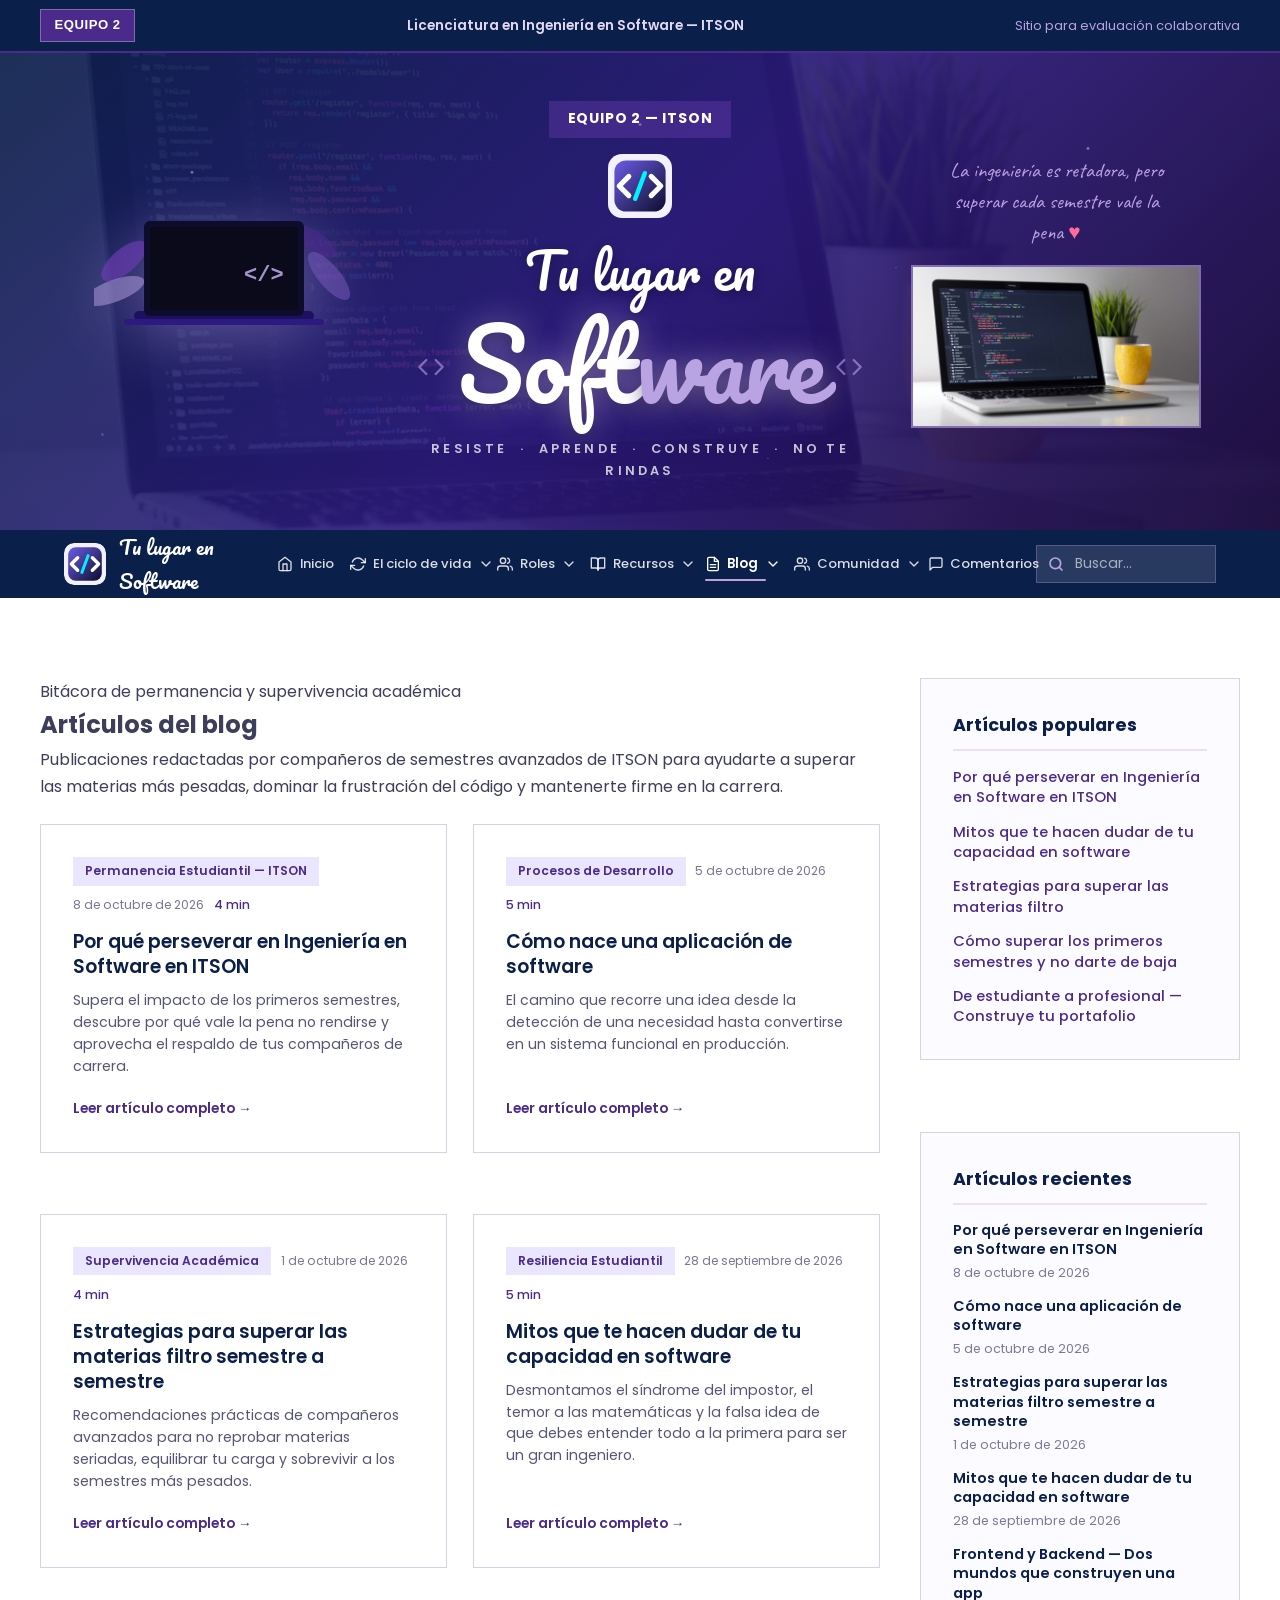
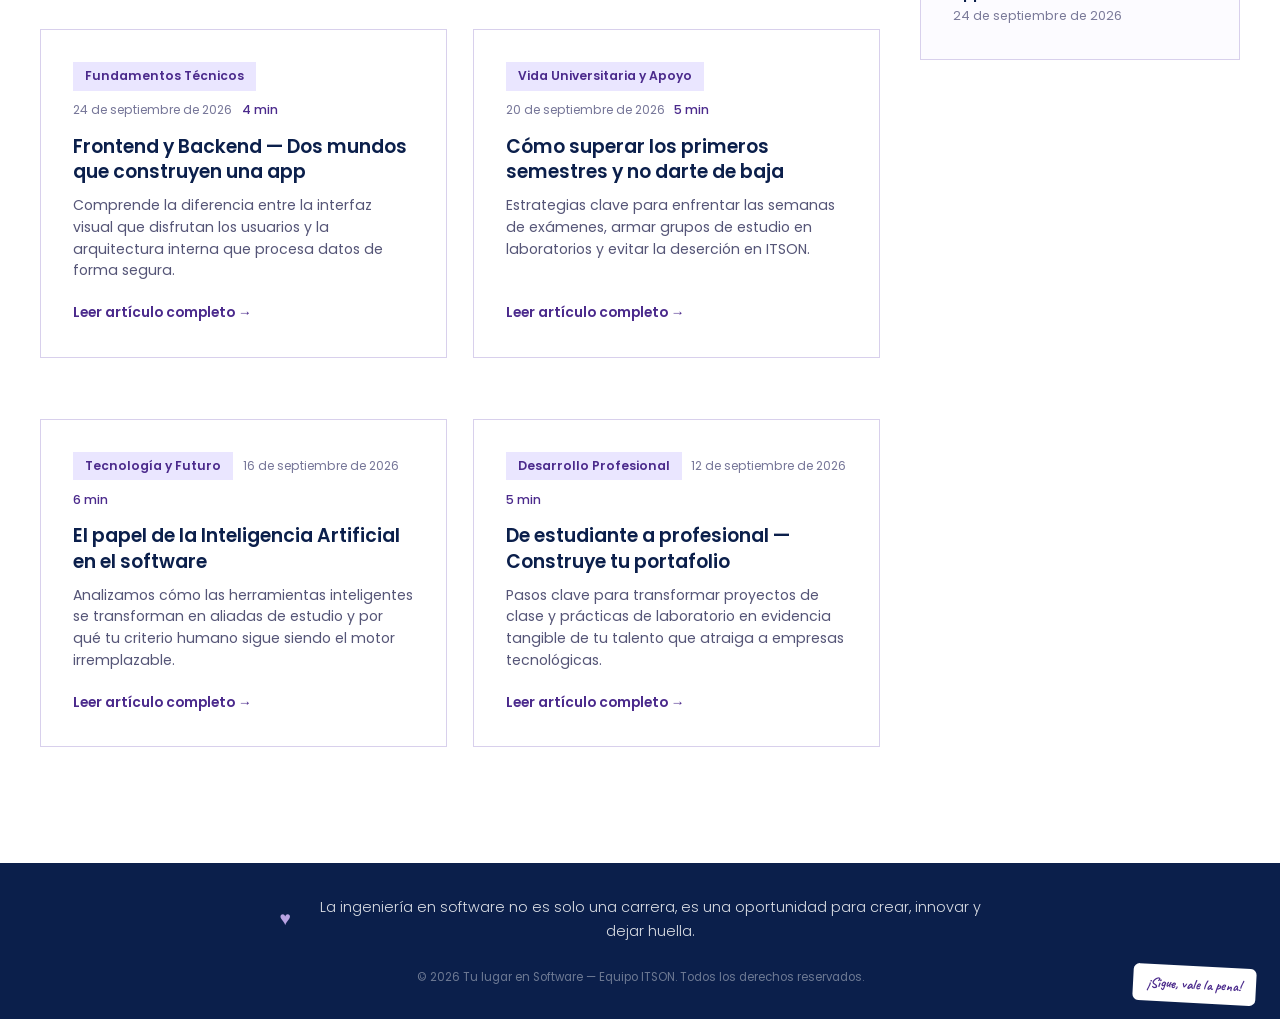
==== commit d74ce017: "feat: reenfocar textos hacia la permanencia estudiantil y prevencion de bajas en software ITSON" ====
--- a/blog.html
+++ b/blog.html
@@ -10,7 +10,7 @@
   <meta name="viewport" content="width=device-width, initial-scale=1.0" />
   <title>Blog educativo | Tu lugar en Software — ITSON</title>
   <meta name="description"
-    content="Artículos, guías y consejos de estudiantes de Ingeniería en Software de ITSON para orientar a futuros universitarios." />
+    content="Artículos, guías y consejos de estudiantes de Ingeniería en Software de ITSON para superar materias difíciles, combatir la frustración y continuar en la carrera." />
   <link rel="icon" type="image/svg+xml" href="img/logo.svg" />
   <link rel="stylesheet" href="css/estilos.css" />
 </head>
@@ -58,11 +58,11 @@
             <polyline points="16 18 22 12 16 6"/><polyline points="8 6 2 12 8 18"/>
           </svg>
         </div>
-        <p class="hero-lema">APRENDE &nbsp;·&nbsp; EXPLORA &nbsp;·&nbsp; CONSTRUYE &nbsp;·&nbsp; TU FUTURO</p>
+        <p class="hero-lema">RESISTE &nbsp;·&nbsp; APRENDE &nbsp;·&nbsp; CONSTRUYE &nbsp;·&nbsp; NO TE RINDAS</p>
       </div>
 
       <div class="hero-der" aria-hidden="true">
-        <p class="hero-frase">Más que una carrera, es una forma de crear el mundo que imaginas <span class="corazon">♥</span></p>
+        <p class="hero-frase">La ingeniería es retadora, pero superar cada semestre vale la pena <span class="corazon">♥</span></p>
         <img src="img/header-desarrollador.jpg" alt="Mesa de trabajo de programación y desarrollo de software" class="header-img-desarrollador" />
       </div>
     </div>
@@ -145,11 +145,11 @@
           </a>
           <button type="button" class="btn-toggle-sub" aria-label="Desplegar submenú Blog" aria-expanded="false">▾</button>
           <ul class="nav-submenu">
-            <li><a href="blog.html#itson-carrera">ITSON y la carrera</a></li>
+            <li><a href="blog.html#itson-carrera">Permanencia en ITSON</a></li>
             <li><a href="blog.html#como-nace-app">Cómo nace una app</a></li>
-            <li><a href="blog.html#aprende-semestre">Aprende semestre a semestre</a></li>
-            <li><a href="blog.html#mitos-programacion">Mitos de programar</a></li>
-            <li><a href="blog.html#inteligencia-artificial">Inteligencia Artificial</a></li>
+            <li><a href="blog.html#aprende-semestre">Materias filtro</a></li>
+            <li><a href="blog.html#mitos-programacion">Mitos y dudas</a></li>
+            <li><a href="blog.html#primer-ano-universidad">Superar primeros semestres</a></li>
           </ul>
         </li>
 
@@ -162,7 +162,7 @@
           <button type="button" class="btn-toggle-sub" aria-label="Desplegar submenú Comunidad" aria-expanded="false">▾</button>
           <ul class="nav-submenu">
             <li><a href="comunidad.html#voces-invitadas">Voces invitadas</a></li>
-            <li><a href="comunidad.html#comentarios-generales">Comentarios generales</a></li>
+            <li><a href="comunidad.html#comentarios-generales">Muro de comentarios</a></li>
             <li><a href="comunidad.html#equipo-desarrollo">Equipo creador</a></li>
           </ul>
         </li>
@@ -208,10 +208,10 @@
 
         <section class="reveal">
           <div class="encabezado-seccion">
-            <p class="subtitulo-seccion">Bitácora de publicaciones</p>
+            <p class="subtitulo-seccion">Bitácora de permanencia y supervivencia académica</p>
             <h1 class="titulo-seccion">Artículos del blog</h1>
             <p class="intro-texto">
-              Explora nuestras entradas redactadas por estudiantes universitarios para orientarte en tu camino hacia el desarrollo de software.
+              Publicaciones redactadas por compañeros de semestres avanzados de ITSON para ayudarte a superar las materias más pesadas, dominar la frustración del código y mantenerte firme en la carrera.
             </p>
           </div>
         </section>
@@ -224,16 +224,16 @@
             <article class="tarjeta-preview-blog reveal">
               <div>
                 <div class="preview-meta">
-                  <span class="preview-categoria">Vida Universitaria — ITSON</span>
+                  <span class="preview-categoria">Permanencia Estudiantil — ITSON</span>
                   <span class="preview-fecha">8 de octubre de 2026</span>
                   <span class="preview-lectura">4 min</span>
                 </div>
-                <h2 class="preview-titulo">Por qué estudiar Ingeniería en Software en ITSON</h2>
+                <h2 class="preview-titulo">Por qué perseverar en Ingeniería en Software en ITSON</h2>
                 <p class="preview-resumen">
-                  Descubre las ventajas de formarte en una universidad con laboratorios especializados, proyectos reales con la comunidad y excelentes oportunidades laborales.
+                  Supera el impacto de los primeros semestres, descubre por qué vale la pena no rendirse y aprovecha el respaldo de tus compañeros de carrera.
                 </p>
               </div>
-              <a href="#itson-carrera" class="btn-leer-articulo" aria-label="Leer artículo Por qué estudiar Ingeniería en Software en ITSON">
+              <a href="#itson-carrera" class="btn-leer-articulo" aria-label="Leer artículo Por qué perseverar en Ingeniería en Software en ITSON">
                 Leer artículo completo →
               </a>
             </article>
@@ -248,7 +248,7 @@
                 </div>
                 <h2 class="preview-titulo">Cómo nace una aplicación de software</h2>
                 <p class="preview-resumen">
-                  El fascinante viaje que recorre una idea desde la detección de una necesidad cotidiana hasta que se convierte en una herramienta funcional en tu teléfono.
+                  El camino que recorre una idea desde la detección de una necesidad hasta convertirse en un sistema funcional en producción.
                 </p>
               </div>
               <a href="#como-nace-app" class="btn-leer-articulo" aria-label="Leer artículo Cómo nace una aplicación de software">
@@ -260,16 +260,16 @@
             <article class="tarjeta-preview-blog reveal">
               <div>
                 <div class="preview-meta">
-                  <span class="preview-categoria">Consejos Estudiantiles</span>
+                  <span class="preview-categoria">Supervivencia Académica</span>
                   <span class="preview-fecha">1 de octubre de 2026</span>
                   <span class="preview-lectura">4 min</span>
                 </div>
-                <h2 class="preview-titulo">Aprende semestre a semestre en ITSON</h2>
+                <h2 class="preview-titulo">Estrategias para superar las materias filtro semestre a semestre</h2>
                 <p class="preview-resumen">
-                  Una guía práctica con recomendaciones de estudiantes avanzados para organizar tu tiempo, superar las primeras materias y disfrutar tu carrera.
+                  Recomendaciones prácticas de compañeros avanzados para no reprobar materias seriadas, equilibrar tu carga y sobrevivir a los semestres más pesados.
                 </p>
               </div>
-              <a href="#aprende-semestre" class="btn-leer-articulo" aria-label="Leer artículo Aprende semestre a semestre en ITSON">
+              <a href="#aprende-semestre" class="btn-leer-articulo" aria-label="Leer artículo Estrategias para superar las materias filtro semestre a semestre">
                 Leer artículo completo →
               </a>
             </article>
@@ -278,16 +278,16 @@
             <article class="tarjeta-preview-blog reveal">
               <div>
                 <div class="preview-meta">
-                  <span class="preview-categoria">Orientación Vocacional</span>
+                  <span class="preview-categoria">Resiliencia Estudiantil</span>
                   <span class="preview-fecha">28 de septiembre de 2026</span>
                   <span class="preview-lectura">5 min</span>
                 </div>
-                <h2 class="preview-titulo">Mitos y realidades sobre aprender a programar</h2>
+                <h2 class="preview-titulo">Mitos que te hacen dudar de tu capacidad en software</h2>
                 <p class="preview-resumen">
-                  Desmontamos las ideas equivocadas más comunes sobre las matemáticas, el trabajo en soledad y la edad ideal para comenzar tu camino en la tecnología.
+                  Desmontamos el síndrome del impostor, el temor a las matemáticas y la falsa idea de que debes entender todo a la primera para ser un gran ingeniero.
                 </p>
               </div>
-              <a href="#mitos-programacion" class="btn-leer-articulo" aria-label="Leer artículo Mitos y realidades sobre aprender a programar">
+              <a href="#mitos-programacion" class="btn-leer-articulo" aria-label="Leer artículo Mitos que te hacen dudar de tu capacidad en software">
                 Leer artículo completo →
               </a>
             </article>
@@ -296,7 +296,7 @@
             <article class="tarjeta-preview-blog reveal">
               <div>
                 <div class="preview-meta">
-                  <span class="preview-categoria">Conceptos Clave</span>
+                  <span class="preview-categoria">Fundamentos Técnicos</span>
                   <span class="preview-fecha">24 de septiembre de 2026</span>
                   <span class="preview-lectura">4 min</span>
                 </div>
@@ -314,16 +314,16 @@
             <article class="tarjeta-preview-blog reveal">
               <div>
                 <div class="preview-meta">
-                  <span class="preview-categoria">Vida Universitaria</span>
+                  <span class="preview-categoria">Vida Universitaria y Apoyo</span>
                   <span class="preview-fecha">20 de septiembre de 2026</span>
                   <span class="preview-lectura">5 min</span>
                 </div>
-                <h2 class="preview-titulo">Cómo prepararte para tu primer año de universidad</h2>
+                <h2 class="preview-titulo">Cómo superar los primeros semestres y no darte de baja</h2>
                 <p class="preview-resumen">
-                  Estrategias efectivas de adaptación, formación de equipos de estudio y aprovechamiento de los recursos que ofrece el campus de ITSON.
+                  Estrategias clave para enfrentar las semanas de exámenes, armar grupos de estudio en laboratorios y evitar la deserción en ITSON.
                 </p>
               </div>
-              <a href="#primer-ano-universidad" class="btn-leer-articulo" aria-label="Leer artículo Cómo prepararte para tu primer año de universidad">
+              <a href="#primer-ano-universidad" class="btn-leer-articulo" aria-label="Leer artículo Cómo superar los primeros semestres y no darte de baja">
                 Leer artículo completo →
               </a>
             </article>
@@ -338,7 +338,7 @@
                 </div>
                 <h2 class="preview-titulo">El papel de la Inteligencia Artificial en el software</h2>
                 <p class="preview-resumen">
-                  Analizamos cómo las herramientas inteligentes se transforman en asistentes de desarrollo y por qué el criterio humano sigue siendo irremplazable.
+                  Analizamos cómo las herramientas inteligentes se transforman en aliadas de estudio y por qué tu criterio humano sigue siendo el motor irremplazable.
                 </p>
               </div>
               <a href="#inteligencia-artificial" class="btn-leer-articulo" aria-label="Leer artículo El papel de la Inteligencia Artificial en el software">
@@ -356,7 +356,7 @@
                 </div>
                 <h2 class="preview-titulo">De estudiante a profesional — Construye tu portafolio</h2>
                 <p class="preview-resumen">
-                  Pasos clave para transformar proyectos de clase e inquietudes personales en una muestra tangible de tu talento que atraiga a empresas tecnológicas.
+                  Pasos clave para transformar proyectos de clase y prácticas de laboratorio en evidencia tangible de tu talento que atraiga a empresas tecnológicas.
                 </p>
               </div>
               <a href="#construir-portafolio" class="btn-leer-articulo" aria-label="Leer artículo Construye tu portafolio">
@@ -375,36 +375,36 @@
             <button type="button" class="btn-volver-blog">← Volver a todos los artículos</button>
 
             <div style="display: flex; gap: 0.8rem; align-items: center; flex-wrap: wrap; margin-bottom: 0.5rem;">
-              <span style="background: #EAE6FF; color: var(--morado-profundo); padding: 0.35rem 0.85rem; border-radius: 15px; font-size: 0.82rem; font-weight: 600;">Vida Universitaria — ITSON</span>
+              <span style="background: #EAE6FF; color: var(--morado-profundo); padding: 0.35rem 0.85rem; border-radius: 0px; font-size: 0.82rem; font-weight: 600;">Permanencia Estudiantil — ITSON</span>
               <span style="font-size: 0.82rem; color: #777;">8 de octubre de 2026</span>
               <span style="font-size: 0.82rem; color: var(--morado-profundo); font-weight: 500;">Lectura de 4 minutos</span>
             </div>
 
-            <h2>Por qué estudiar Ingeniería en Software en ITSON</h2>
-
-            <p>
-              Tomar la decisión sobre qué carrera universitaria seguir genera muchas preguntas y emociones. Si sientes curiosidad por saber cómo funcionan las plataformas digitales y sueñas con crear soluciones que ayuden a miles de personas, la Ingeniería en Software en el Instituto Tecnológico de Sonora representa una de las mejores decisiones para tu formación personal y profesional.
-            </p>
-
-            <h3>Un campus pensado para creadores de tecnología</h3>
-            <p>
-              En ITSON encuentras laboratorios de cómputo especializados, redes de alta velocidad y acceso a entornos de desarrollo actualizados. No estás solo frente a una pantalla leyendo teoría. Tienes espacios para debatir ideas, probar herramientas en la nube y experimentar con dispositivos modernos desde las primeras semanas de clase.
-            </p>
-
-            <h3>Aprender resolviendo retos del mundo real</h3>
-            <p>
-              El modelo educativo de ITSON se enfoca en proyectos prácticos. A lo largo de la carrera trabajas en equipos multidisciplinarios creando sistemas para instituciones locales, negocios y problemáticas sociales. Este enfoque te permite graduarte con un portafolio de proyectos reales que demuestra tu capacidad técnica ante los reclutadores.
-            </p>
-
-            <div style="background: #F4F0FD; border-left: 4px solid var(--morado-profundo); padding: 1.2rem 1.5rem; border-radius: var(--radio); margin: 1.5rem 0;">
+            <h2>Por qué perseverar en Ingeniería en Software en ITSON</h2>
+
+            <p>
+              Sentir que la carrera es abrumadora durante las primeras semanas o los exámenes parciales es una experiencia que comparte casi todo estudiante de software. Los índices de bajas en los primeros semestres suelen ser altos debido al choque con materias de lógica abstracta, precálculo y algoritmos. Sin embargo, atravesar ese periodo de adaptación es la clave para desbloquear una carrera llena de satisfacciones creativas y profesionales.
+            </p>
+
+            <h3>El filtro inicial no define tu inteligencia</h3>
+            <p>
+              Cuando un programa no compila o un examen no resulta como esperabas, es fácil creer que esta carrera no es para ti. En realidad, la programación requiere una forma de pensar que nadie domina de la noche a la mañana. En ITSON cuentas con laboratorios de cómputo, asesorías entre pares y docentes dispuestos a guiarte. La diferencia entre quien deserta y quien se gradúa no es la genialidad innata, sino la constancia para pedir ayuda y volver a intentarlo.
+            </p>
+
+            <h3>El software va mucho más allá de programar en soledad</h3>
+            <p>
+              Si sientes que la pura codificación matemática te satura, recuerda que la ingeniería en software abarca áreas indispensables como el diseño de experiencia de usuario, las pruebas de calidad, el análisis de requerimientos y la gestión de proyectos. Hay un lugar para tu talento dentro de un equipo tecnológico, y abandonar la carrera en los primeros semestres te privaría de conocer las ramas que realmente te apasionarán.
+            </p>
+
+            <div style="background: #F4F0FD; border-left: 4px solid var(--morado-profundo); padding: 1.2rem 1.5rem; border-radius: 0px; margin: 1.5rem 0;">
               <p style="font-style: italic; color: var(--azul-marino); margin: 0; font-weight: 500;">
-                El software no es solo escribir código frente a un monitor. Es escuchar las necesidades humanas y transformarlas en herramientas útiles y accesibles.
+                Tropezar con un código o una materia difícil no significa que estés en el lugar equivocado, significa que estás en pleno proceso de crecimiento.
               </p>
             </div>
 
-            <h3>Oportunidades laborales sin fronteras</h3>
-            <p>
-              El campo de la tecnología continúa expandiéndose de manera acelerada. Quienes egresan de Ingeniería en Software cuentan con la ventaja de poder trabajar en empresas locales, corporativos internacionales o mediante esquemas de trabajo remoto desde su propia casa, colaborando con equipos de cualquier parte del mundo.
+            <h3>La recompensa al superar el muro de la dificultad</h3>
+            <p>
+              Los semestres avanzados te permitirán construir soluciones con impacto directo en la sociedad sonorense, realizar estancias profesionales pagadas e integrarte a una industria global con salarios competitivos y esquemas flexibles. Cada desvelo y cada error superado hoy se traducirá en orgullo personal y estabilidad el día de mañana.
             </p>
 
             <!-- Sección de comentarios del artículo 1 -->
@@ -413,7 +413,7 @@
                 <svg width="20" height="20" viewBox="0 0 24 24" fill="none" stroke="currentColor" stroke-width="2" stroke-linecap="round" stroke-linejoin="round" aria-hidden="true"><path d="M21 15a2 2 0 0 1-2 2H7l-4 4V5a2 2 0 0 1 2-2h14a2 2 0 0 1 2 2z"></path></svg>
                 Comentarios del artículo
               </h3>
-              <p class="subtitulo-comentarios">Comparte tu opinión o pregunta sobre estudiar en ITSON.</p>
+              <p class="subtitulo-comentarios">Comparte tu experiencia superando las dificultades académicas en ITSON.</p>
 
               <div class="lista-comentarios" data-seccion="itson-carrera"></div>
 
@@ -428,16 +428,17 @@
                     <div class="campo-comentario">
                       <label for="coment-rol-itson-carrera">Tu rol</label>
                       <select id="coment-rol-itson-carrera" class="select-rol">
-                        <option value="Aspirante ITSON">Aspirante ITSON</option>
-                        <option value="Estudiante de Preparatoria">Estudiante de Preparatoria</option>
-                        <option value="Estudiante ITSON">Estudiante ITSON</option>
-                        <option value="Comunidad">Comunidad</option>
+                        <option value="Estudiante de primeros semestres">Estudiante de primeros semestres</option>
+                        <option value="Estudiante de semestres avanzados">Estudiante de semestres avanzados</option>
+                        <option value="Estudiante recursador o en regularización">Estudiante recursador o en regularización</option>
+                        <option value="Egresado ITSON">Egresado ITSON</option>
+                        <option value="Comunidad estudiantil">Comunidad estudiantil</option>
                       </select>
                     </div>
                   </div>
                   <div class="campo-comentario" style="margin-bottom: 1.2rem;">
                     <label for="coment-mensaje-itson-carrera">Tu comentario</label>
-                    <textarea id="coment-mensaje-itson-carrera" class="input-mensaje" rows="3" placeholder="Escribe tu opinión o duda sobre este artículo" required minlength="4"></textarea>
+                    <textarea id="coment-mensaje-itson-carrera" class="input-mensaje" rows="3" placeholder="Escribe tu mensaje o consejo para la comunidad" required minlength="4"></textarea>
                   </div>
                   <button type="submit" class="btn-publicar-comentario">Publicar comentario</button>
                 </form>
@@ -512,10 +513,11 @@
                     <div class="campo-comentario">
                       <label for="coment-rol-como-nace-app">Tu rol</label>
                       <select id="coment-rol-como-nace-app" class="select-rol">
-                        <option value="Aspirante ITSON">Aspirante ITSON</option>
-                        <option value="Estudiante de Preparatoria">Estudiante de Preparatoria</option>
-                        <option value="Estudiante ITSON">Estudiante ITSON</option>
-                        <option value="Comunidad">Comunidad</option>
+                        <option value="Estudiante de primeros semestres">Estudiante de primeros semestres</option>
+                        <option value="Estudiante de semestres avanzados">Estudiante de semestres avanzados</option>
+                        <option value="Estudiante recursador o en regularización">Estudiante recursador o en regularización</option>
+                        <option value="Egresado ITSON">Egresado ITSON</option>
+                        <option value="Comunidad estudiantil">Comunidad estudiantil</option>
                       </select>
                     </div>
                   </div>
@@ -538,39 +540,39 @@
             <button type="button" class="btn-volver-blog">← Volver a todos los artículos</button>
 
             <div style="display: flex; gap: 0.8rem; align-items: center; flex-wrap: wrap; margin-bottom: 0.5rem;">
-              <span style="background: #EAE6FF; color: var(--morado-profundo); padding: 0.35rem 0.85rem; border-radius: 15px; font-size: 0.82rem; font-weight: 600;">Consejos Estudiantiles</span>
+              <span style="background: #EAE6FF; color: var(--morado-profundo); padding: 0.35rem 0.85rem; border-radius: 0px; font-size: 0.82rem; font-weight: 600;">Supervivencia Académica</span>
               <span style="font-size: 0.82rem; color: #777;">1 de octubre de 2026</span>
               <span style="font-size: 0.82rem; color: var(--morado-profundo); font-weight: 500;">Lectura de 4 minutos</span>
             </div>
 
-            <h2>Aprende semestre a semestre en ITSON</h2>
-
-            <p>
-              Iniciar la universidad representa un cambio grande frente a la preparatoria. Tienes mayor libertad para organizar tus horarios, pero también adquieres la responsabilidad de gestionar tus proyectos. Para que disfrutes tu carrera al máximo, te compartimos los mejores consejos recopilados por compañeros de semestres avanzados.
-            </p>
-
-            <h3>Los primeros semestres — La base de tu lógica</h3>
-            <p>
-              Al inicio cursarás algoritmos, matemáticas discretas y programación básica. Es completamente normal sentir frustración cuando un programa marca errores que no comprendes de inmediato. La habilidad más importante en esta etapa no es saberlo todo, sino aprender a leer los mensajes de error con calma y buscar soluciones paso a paso.
-            </p>
-
-            <h3>A la mitad del camino — El poder de los proyectos personales</h3>
-            <p>
-              Entre el tercer y sexto semestre profundizarás en bases de datos, aplicaciones móviles y arquitectura. No te limites únicamente a lo que pide la tarea. Si tienes una idea para una página web o un videojuego sencillo, constrúyelo en tus ratos libres. Ese entusiasmo marcará la diferencia en tu currículum.
-            </p>
-
-            <h3>El tramo final — Tu puente hacia la empresa</h3>
-            <p>
-              En los últimos semestres realizas tus estancias profesionales y tu proyecto integrador. Aprovecha las asesorías con tus profesores y mantén una actitud abierta al aprendizaje. Muchos estudiantes de ITSON reciben ofertas de empleo formal en las mismas empresas donde realizaron sus prácticas.
-            </p>
-
-            <div style="background: #F0FDF4; border: 1px solid #BBF7D0; border-radius: var(--radio); padding: 1.2rem 1.5rem; margin: 1.5rem 0;">
-              <h4 style="color: #166534; margin: 0 0 0.5rem 0; font-size: 1rem;">Cuatro hábitos clave para triunfar en software</h4>
+            <h2>Estrategias para superar las materias filtro semestre a semestre</h2>
+
+            <p>
+              Cursar Ingeniería en Software en ITSON es una carrera de resistencia y no de velocidad. Muchos compañeros sienten la tentación de tirar la toalla cuando se topan con materias filtro como precálculo, estructuras de datos o programación orientada a objetos. Compartimos las mejores tácticas de compañeros que estuvieron a punto de dejar la carrera y lograron salir adelante con éxito.
+            </p>
+
+            <h3>Semestres 1 y 2 — Superar el choque del código y las matemáticas</h3>
+            <p>
+              El tropiezo más común es guardarse las dudas por pena cuando no se comprende un algoritmo o una demostración lógica. Acércate a las asesorías en cubículos de cómputo, arma grupos de estudio de tres personas y desglosa los problemas en diagramas o pseudocódigo antes de escribir código. Si repruebas un examen parcial no te desanimes, habla con tu docente para identificar exactamente qué temas necesitas reforzar.
+            </p>
+
+            <h3>Semestres 3 y 4 — Cuidar las materias seriadas y la carga mental</h3>
+            <p>
+              En esta etapa las materias tienen cadenas de prelación importantes. Reprobar una asignatura seriada puede postergar semestres futuros y generar frustración. Si sientes que cargar seis o siete materias compromete tu salud física o tu aprendizaje, considera ajustar tu carga a cinco materias bien consolidadas. Avanzar a tu propio ritmo es infinitamente mejor que abandonar los estudios.
+            </p>
+
+            <h3>Semestres 5 en adelante — El fruto del esfuerzo sostenido</h3>
+            <p>
+              Una vez superados los fundamentos de lógica y bases de datos, las materias se vuelven mucho más prácticas y motivadoras. Empiezas a desarrollar sistemas completos para usuarios reales, participas en proyectos integradores y compruebas que todo el sacrificio de los primeros semestres valió completamente la pena.
+            </p>
+
+            <div style="background: #F0FDF4; border: 1px solid #BBF7D0; border-radius: 0px; padding: 1.2rem 1.5rem; margin: 1.5rem 0;">
+              <h4 style="color: #166534; margin: 0 0 0.5rem 0; font-size: 1rem;">Cuatro hábitos clave para no desertar</h4>
               <ul style="list-style: disc; padding-left: 1.2rem; color: #14532D; font-size: 0.92rem; line-height: 1.6;">
-                <li>Practica código al menos treinta minutos cada día</li>
-                <li>Participa activamente en equipos y apoya a tus compañeros</li>
-                <li>Aprende inglés técnico para leer documentación actualizada</li>
-                <li>Cuida tu descanso y equilibra el estudio con actividades recreativas</li>
+                <li>Resuelve dudas el mismo día que surgen sin esperar a la semana de exámenes</li>
+                <li>Apóyate en tus compañeros de equipo cuando aparezca la frustración del código</li>
+                <li>Aprende a regular tu carga académica si necesitas trabajar o regularizar materias</li>
+                <li>Recuerda tus metas iniciales y celebra cada parcial acreditado</li>
               </ul>
             </div>
 
@@ -580,7 +582,7 @@
                 <svg width="20" height="20" viewBox="0 0 24 24" fill="none" stroke="currentColor" stroke-width="2" stroke-linecap="round" stroke-linejoin="round" aria-hidden="true"><path d="M21 15a2 2 0 0 1-2 2H7l-4 4V5a2 2 0 0 1 2-2h14a2 2 0 0 1 2 2z"></path></svg>
                 Comentarios del artículo
               </h3>
-              <p class="subtitulo-comentarios">Comparte tus dudas sobre materias o experiencias universitarias.</p>
+              <p class="subtitulo-comentarios">Comparte tus consejos sobre cómo superaste materias retadoras o pide orientación.</p>
 
               <div class="lista-comentarios" data-seccion="aprende-semestre"></div>
 
@@ -595,16 +597,17 @@
                     <div class="campo-comentario">
                       <label for="coment-rol-aprende-semestre">Tu rol</label>
                       <select id="coment-rol-aprende-semestre" class="select-rol">
-                        <option value="Aspirante ITSON">Aspirante ITSON</option>
-                        <option value="Estudiante de Preparatoria">Estudiante de Preparatoria</option>
-                        <option value="Estudiante ITSON">Estudiante ITSON</option>
-                        <option value="Comunidad">Comunidad</option>
+                        <option value="Estudiante de primeros semestres">Estudiante de primeros semestres</option>
+                        <option value="Estudiante de semestres avanzados">Estudiante de semestres avanzados</option>
+                        <option value="Estudiante recursador o en regularización">Estudiante recursador o en regularización</option>
+                        <option value="Egresado ITSON">Egresado ITSON</option>
+                        <option value="Comunidad estudiantil">Comunidad estudiantil</option>
                       </select>
                     </div>
                   </div>
                   <div class="campo-comentario" style="margin-bottom: 1.2rem;">
                     <label for="coment-mensaje-aprende-semestre">Tu comentario</label>
-                    <textarea id="coment-mensaje-aprende-semestre" class="input-mensaje" rows="3" placeholder="Escribe tu opinión o duda sobre este artículo" required minlength="4"></textarea>
+                    <textarea id="coment-mensaje-aprende-semestre" class="input-mensaje" rows="3" placeholder="Escribe tu recomendación o pregunta sobre materias difíciles" required minlength="4"></textarea>
                   </div>
                   <button type="submit" class="btn-publicar-comentario">Publicar comentario</button>
                 </form>
@@ -621,41 +624,41 @@
             <button type="button" class="btn-volver-blog">← Volver a todos los artículos</button>
 
             <div style="display: flex; gap: 0.8rem; align-items: center; flex-wrap: wrap; margin-bottom: 0.5rem;">
-              <span style="background: #EAE6FF; color: var(--morado-profundo); padding: 0.35rem 0.85rem; border-radius: 15px; font-size: 0.82rem; font-weight: 600;">Orientación Vocacional</span>
+              <span style="background: #EAE6FF; color: var(--morado-profundo); padding: 0.35rem 0.85rem; border-radius: 0px; font-size: 0.82rem; font-weight: 600;">Resiliencia Estudiantil</span>
               <span style="font-size: 0.82rem; color: #777;">28 de septiembre de 2026</span>
               <span style="font-size: 0.82rem; color: var(--morado-profundo); font-weight: 500;">Lectura de 5 minutos</span>
             </div>
 
-            <h2>Mitos y realidades sobre aprender a programar</h2>
-
-            <p>
-              Al pensar en estudiar desarrollo de software suelen surgir temores infundados alimentados por el cine y las redes sociales. Despejar estas ideas equivocadas te permitirá tomar una decisión informada y descubrir que la programación es una disciplina mucho más accesible y gratificante de lo que imaginas.
-            </p>
-
-            <h3>Mito 1 — Tienes que ser un genio en matemáticas avanzadas</h3>
-            <p>
-              Muchas personas creen que programar consiste en resolver ecuaciones complejas todo el día. En realidad, la gran mayoría de los sistemas requiere pensamiento lógico, sentido común y la capacidad de descomponer un problema en pasos pequeños. Las matemáticas universitarias te ayudarán a estructurar tu mente, pero no necesitas haber sido medallista olímpico para ser un excelente desarrollador.
-            </p>
-
-            <h3>Mito 2 — Pasarás horas trabajando en soledad</h3>
-            <p>
-              La imagen del programador aislado en un cuarto oscuro es completamente falsa. El desarrollo de software moderno es una labor profundamente social. Todos los días dialogas con diseñadores, líderes de proyecto, compañeros de equipo y usuarios reales para entender qué necesitan y cómo brindarles la mejor experiencia.
-            </p>
-
-            <div style="background: #F4F0FD; border-left: 4px solid var(--morado-profundo); padding: 1.2rem 1.5rem; border-radius: var(--radio); margin: 1.5rem 0;">
+            <h2>Mitos que te hacen dudar de tu capacidad en software</h2>
+
+            <p>
+              El síndrome del impostor es una de las causas silenciosas más comunes de deserción en las carreras de tecnología. Es muy habitual comparar nuestro avance con el de compañeros que parecen entender todo al instante y concluir erróneamente que no tenemos la capacidad necesaria. Analicemos los mitos que te hacen dudar para que recuperes la confianza en tu proceso formativo.
+            </p>
+
+            <h3>Mito 1 — Si no entiendes el código a la primera, no sirves para esto</h3>
+            <p>
+              Aprender a programar es equivalente a aprender un nuevo idioma combinado con lógica formal. El error de compilación no es una señal de incompetencia, sino la forma natural en que la computadora nos indica dónde corregir. Incluso desarrolladores experimentados consultan documentación y cometen fallas elementales todos los días.
+            </p>
+
+            <h3>Mito 2 — Tienes que ser un genio matemático para no reprobar</h3>
+            <p>
+              Las asignaturas de matemáticas en ITSON tienen el propósito de ejercitar tu pensamiento analítico y estructurado. No necesitas resolver derivadas complejas de memoria para construir una plataforma web, una base de datos o una aplicación móvil. La perseverancia para descomponer problemas supera con creces cualquier genialidad aparente.
+            </p>
+
+            <div style="background: #F4F0FD; border-left: 4px solid var(--morado-profundo); padding: 1.2rem 1.5rem; border-radius: 0px; margin: 1.5rem 0;">
               <p style="font-style: italic; color: var(--azul-marino); margin: 0; font-weight: 500;">
-                El talento fundamental de quien crea software no es memorizar comandos de memoria, sino tener la curiosidad de entender cómo resolver una dificultad real.
+                La programación no mide qué tan rápido entiendes, sino qué tan paciente eres para no rendirte ante el mensaje de error.
               </p>
             </div>
 
-            <h3>Mito 3 — Si no aprendiste desde niño ya es tarde</h3>
-            <p>
-              Existe la creencia de que solo triunfan quienes empezaron a programar a los diez años. La realidad en las aulas de ITSON demuestra lo contrario. Gran parte de los estudiantes más destacados escribe su primer programa formal durante el primer semestre de la carrera. Con constancia y práctica diaria, cualquier persona puede alcanzar un nivel sobresaliente.
-            </p>
-
-            <h3>Mito 4 — Es un trabajo rígido y sin espacio para la creatividad</h3>
-            <p>
-              Programar es uno de los oficios más creativos del mundo moderno. Cada línea de código es una herramienta para materializar ideas, desde diseñar interfaces atractivas hasta idear formas innovadoras de proteger la privacidad de los usuarios. Hay tantas maneras de resolver un reto como mentes trabajando en él.
+            <h3>Mito 3 — Los demás avanzan sin esfuerzo y yo me estoy quedando atrás</h3>
+            <p>
+              En el aula muchos disimulan sus dudas por pena. Quien parece resolverlo todo rápido muchas veces solo está aplicando una sintaxis que practicó antes, pero enfrenta la misma incertidumbre conceptual en temas nuevos. Preguntar en clase no te hace vulnerable, te ahorra semanas de confusión.
+            </p>
+
+            <h3>Mito 4 — Si tienes que recurrir a regularización o asesorías, ya fracasaste</h3>
+            <p>
+              Recursar una materia o asistir a tutorías no es una derrota, es una estrategia madura para afianzar conocimientos indispensables. Gran cantidad de profesionistas hoy contratados en empresas destacadas reprobaron alguna materia en sus primeros semestres y supieron levantarse.
             </p>
 
             <!-- Sección de comentarios del artículo 4 -->
@@ -664,7 +667,7 @@
                 <svg width="20" height="20" viewBox="0 0 24 24" fill="none" stroke="currentColor" stroke-width="2" stroke-linecap="round" stroke-linejoin="round" aria-hidden="true"><path d="M21 15a2 2 0 0 1-2 2H7l-4 4V5a2 2 0 0 1 2-2h14a2 2 0 0 1 2 2z"></path></svg>
                 Comentarios del artículo
               </h3>
-              <p class="subtitulo-comentarios">Comparte tus inquietudes o reflexiones sobre los mitos de la programación.</p>
+              <p class="subtitulo-comentarios">Comparte tus inquietudes o cómo enfrentas el síndrome del impostor.</p>
 
               <div class="lista-comentarios" data-seccion="mitos-programacion"></div>
 
@@ -679,16 +682,17 @@
                     <div class="campo-comentario">
                       <label for="coment-rol-mitos-programacion">Tu rol</label>
                       <select id="coment-rol-mitos-programacion" class="select-rol">
-                        <option value="Aspirante ITSON">Aspirante ITSON</option>
-                        <option value="Estudiante de Preparatoria">Estudiante de Preparatoria</option>
-                        <option value="Estudiante ITSON">Estudiante ITSON</option>
-                        <option value="Comunidad">Comunidad</option>
+                        <option value="Estudiante de primeros semestres">Estudiante de primeros semestres</option>
+                        <option value="Estudiante de semestres avanzados">Estudiante de semestres avanzados</option>
+                        <option value="Estudiante recursador o en regularización">Estudiante recursador o en regularización</option>
+                        <option value="Egresado ITSON">Egresado ITSON</option>
+                        <option value="Comunidad estudiantil">Comunidad estudiantil</option>
                       </select>
                     </div>
                   </div>
                   <div class="campo-comentario" style="margin-bottom: 1.2rem;">
                     <label for="coment-mensaje-mitos-programacion">Tu comentario</label>
-                    <textarea id="coment-mensaje-mitos-programacion" class="input-mensaje" rows="3" placeholder="Escribe tu opinión o duda sobre este artículo" required minlength="4"></textarea>
+                    <textarea id="coment-mensaje-mitos-programacion" class="input-mensaje" rows="3" placeholder="Escribe tu experiencia lidiando con la frustración o tus dudas" required minlength="4"></textarea>
                   </div>
                   <button type="submit" class="btn-publicar-comentario">Publicar comentario</button>
                 </form>
@@ -758,10 +762,11 @@
                     <div class="campo-comentario">
                       <label for="coment-rol-frontend-backend">Tu rol</label>
                       <select id="coment-rol-frontend-backend" class="select-rol">
-                        <option value="Aspirante ITSON">Aspirante ITSON</option>
-                        <option value="Estudiante de Preparatoria">Estudiante de Preparatoria</option>
-                        <option value="Estudiante ITSON">Estudiante ITSON</option>
-                        <option value="Comunidad">Comunidad</option>
+                        <option value="Estudiante de primeros semestres">Estudiante de primeros semestres</option>
+                        <option value="Estudiante de semestres avanzados">Estudiante de semestres avanzados</option>
+                        <option value="Estudiante recursador o en regularización">Estudiante recursador o en regularización</option>
+                        <option value="Egresado ITSON">Egresado ITSON</option>
+                        <option value="Comunidad estudiantil">Comunidad estudiantil</option>
                       </select>
                     </div>
                   </div>
@@ -784,36 +789,36 @@
             <button type="button" class="btn-volver-blog">← Volver a todos los artículos</button>
 
             <div style="display: flex; gap: 0.8rem; align-items: center; flex-wrap: wrap; margin-bottom: 0.5rem;">
-              <span style="background: #EAE6FF; color: var(--morado-profundo); padding: 0.35rem 0.85rem; border-radius: 15px; font-size: 0.82rem; font-weight: 600;">Vida Universitaria</span>
+              <span style="background: #EAE6FF; color: var(--morado-profundo); padding: 0.35rem 0.85rem; border-radius: 0px; font-size: 0.82rem; font-weight: 600;">Vida Universitaria y Apoyo</span>
               <span style="font-size: 0.82rem; color: #777;">20 de septiembre de 2026</span>
               <span style="font-size: 0.82rem; color: var(--morado-profundo); font-weight: 500;">Lectura de 5 minutos</span>
             </div>
 
-            <h2>Cómo prepararte para tu primer año de universidad</h2>
-
-            <p>
-              El paso de la preparatoria a la universidad en ITSON representa una transformación emocionante. Ganas libertad para decidir tus rutinas, conoces amistades que compartirán tu vocación y enfrentas desafíos intelectuales estimulantes. Para empezar con el pie derecho, aquí reunimos las mejores pautas de adaptación.
-            </p>
-
-            <h3>Gestiona tus horas con anticipación</h3>
-            <p>
-              En la universidad las evaluaciones suelen concentrarse en proyectos de mediano plazo. Dejar el desarrollo de un programa para la noche previa a la entrega suele provocar estrés innecesario y fallas en el código. Reservar dos horas diarias para avanzar en tus materias te permitirá mantener calificaciones altas y disfrutar tus fines de semana con tranquilidad.
-            </p>
-
-            <h3>Forma equipos de estudio desde las primeras semanas</h3>
-            <p>
-              Aprender a programar es mucho más fácil cuando compartes dudas con tus compañeros. Explicar un concepto a otra persona consolida tu propio entendimiento. Los laboratorios de cómputo de ITSON son ideales para reunirse en equipo, resolver problemas de lógica y compartir trucos útiles de desarrollo.
-            </p>
-
-            <div style="background: #F4F0FD; border-left: 4px solid var(--morado-profundo); padding: 1.2rem 1.5rem; border-radius: var(--radio); margin: 1.5rem 0;">
+            <h2>Cómo superar los primeros semestres y no darte de baja</h2>
+
+            <p>
+              La transición de la preparatoria a la universidad en ITSON representa un cambio drástico en ritmo de estudio y nivel de exigencia. Las estadísticas muestran que el mayor porcentaje de bajas ocurre entre el primer y tercer semestre, cuando los estudiantes enfrentan materias pesadas sin una red de apoyo sólida. Te compartimos estrategias prácticas para resistir esa etapa y mantenerte firme.
+            </p>
+
+            <h3>Construye tu tribu de estudio y no te aísles</h3>
+            <p>
+              La deserción casi siempre ocurre en soledad. Cuando un estudiante no entiende, deja de asistir a clase y se guarda sus dudas, la probabilidad de abandonar la carrera se dispara. Forma equipo con compañeros de clase, compartan notas, hagan sesiones en los laboratorios de cómputo y resuelvan ejercicios juntos. El apoyo mutuo es el mejor salvavidas contra la frustración.
+            </p>
+
+            <h3>Aprende a gestionar entregas para evitar noches en vela</h3>
+            <p>
+              Dejar los proyectos de programación para la última noche es la receta perfecta para el bloqueo mental y los errores de sintaxis catastróficos. Avanzar una o dos horas diarias permite que tu mente procese la lógica incluso mientras descansas, reduciendo el estrés a la mitad y permitiéndote entregar a tiempo.
+            </p>
+
+            <div style="background: #F4F0FD; border-left: 4px solid var(--morado-profundo); padding: 1.2rem 1.5rem; border-radius: 0px; margin: 1.5rem 0;">
               <p style="font-style: italic; color: var(--azul-marino); margin: 0; font-weight: 500;">
-                La universidad no es una competencia individual. Es un entorno de colaboración donde las mejores ideas nacen del diálogo entre compañeros.
+                Nadie termina la carrera de ingeniería en software completamente solo, resistir y graduarse es un logro colectivo.
               </p>
             </div>
 
-            <h3>Aprovecha al máximo los servicios del campus</h3>
-            <p>
-              ITSON pone a tu disposición asesorías académicas personalizadas, bibliotecas con recursos digitales internacionales, licencias de software educativo y áreas deportivas de primer nivel. Integrar el ejercicio físico y actividades recreativas en tu semana mantendrá tu mente despejada y lista para nuevos retos.
+            <h3>Haz uso de los programas de tutoría y asesorías de ITSON</h3>
+            <p>
+              El campus cuenta con tutorías institucionales, asesorías académicas gratuitas en áreas de ciencias básicas y servicios de apoyo para el manejo del estrés. Utilizar estos recursos es una decisión inteligente que te ayudará a sortear cualquier bache académico y continuar avanzando con paso firme.
             </p>
 
             <!-- Sección de comentarios del artículo 6 -->
@@ -822,7 +827,7 @@
                 <svg width="20" height="20" viewBox="0 0 24 24" fill="none" stroke="currentColor" stroke-width="2" stroke-linecap="round" stroke-linejoin="round" aria-hidden="true"><path d="M21 15a2 2 0 0 1-2 2H7l-4 4V5a2 2 0 0 1 2-2h14a2 2 0 0 1 2 2z"></path></svg>
                 Comentarios del artículo
               </h3>
-              <p class="subtitulo-comentarios">Comparte tus consejos y vivencias sobre el inicio de la vida universitaria.</p>
+              <p class="subtitulo-comentarios">Comparte tus consejos y vivencias sobre cómo superaste los primeros semestres.</p>
 
               <div class="lista-comentarios" data-seccion="primer-ano-universidad"></div>
 
@@ -837,16 +842,17 @@
                     <div class="campo-comentario">
                       <label for="coment-rol-primer-ano-universidad">Tu rol</label>
                       <select id="coment-rol-primer-ano-universidad" class="select-rol">
-                        <option value="Aspirante ITSON">Aspirante ITSON</option>
-                        <option value="Estudiante de Preparatoria">Estudiante de Preparatoria</option>
-                        <option value="Estudiante ITSON">Estudiante ITSON</option>
-                        <option value="Comunidad">Comunidad</option>
+                        <option value="Estudiante de primeros semestres">Estudiante de primeros semestres</option>
+                        <option value="Estudiante de semestres avanzados">Estudiante de semestres avanzados</option>
+                        <option value="Estudiante recursador o en regularización">Estudiante recursador o en regularización</option>
+                        <option value="Egresado ITSON">Egresado ITSON</option>
+                        <option value="Comunidad estudiantil">Comunidad estudiantil</option>
                       </select>
                     </div>
                   </div>
                   <div class="campo-comentario" style="margin-bottom: 1.2rem;">
                     <label for="coment-mensaje-primer-ano-universidad">Tu comentario</label>
-                    <textarea id="coment-mensaje-primer-ano-universidad" class="input-mensaje" rows="3" placeholder="Escribe tu opinión o duda sobre este artículo" required minlength="4"></textarea>
+                    <textarea id="coment-mensaje-primer-ano-universidad" class="input-mensaje" rows="3" placeholder="Escribe tu consejo o experiencia superando los primeros semestres" required minlength="4"></textarea>
                   </div>
                   <button type="submit" class="btn-publicar-comentario">Publicar comentario</button>
                 </form>
@@ -863,7 +869,7 @@
             <button type="button" class="btn-volver-blog">← Volver a todos los artículos</button>
 
             <div style="display: flex; gap: 0.8rem; align-items: center; flex-wrap: wrap; margin-bottom: 0.5rem;">
-              <span style="background: #EAE6FF; color: var(--morado-profundo); padding: 0.35rem 0.85rem; border-radius: 15px; font-size: 0.82rem; font-weight: 600;">Tecnología y Futuro</span>
+              <span style="background: #EAE6FF; color: var(--morado-profundo); padding: 0.35rem 0.85rem; border-radius: 0px; font-size: 0.82rem; font-weight: 600;">Tecnología y Futuro</span>
               <span style="font-size: 0.82rem; color: #777;">16 de septiembre de 2026</span>
               <span style="font-size: 0.82rem; color: var(--morado-profundo); font-weight: 500;">Lectura de 6 minutos</span>
             </div>
@@ -871,7 +877,7 @@
             <h2>El papel de la Inteligencia Artificial en el software</h2>
 
             <p>
-              La rápida evolución de los modelos de inteligencia artificial ha despertado conversaciones profundas sobre el futuro de la ingeniería. Quienes contemplan ingresar a la carrera a menudo se preguntan si seguirá habiendo trabajo para los desarrolladores. La respuesta es un rotundo sí, y las perspectivas son más estimulantes que nunca.
+              La rápida evolución de los modelos de inteligencia artificial ha despertado conversaciones profundas sobre el futuro de la ingeniería. Muchos estudiantes que cursan los primeros semestres se preguntan con inquietud si la inteligencia artificial hará obsoleto su esfuerzo en la carrera. La respuesta es un rotundo no, y las perspectivas para ingenieros analíticos son más prometedoras que nunca.
             </p>
 
             <h3>Un asistente incansable para tareas repetitivas</h3>
@@ -884,7 +890,7 @@
               Una computadora no puede sentir empatía ni entender a fondo el dolor o la frustración de un usuario frente a un sistema deficiente. Tampoco puede asumir la responsabilidad ética de salvaguardar datos confidenciales ni negociar acuerdos estratégicos con un cliente. El verdadero valor de un ingeniero radica en su capacidad de juicio, diseño arquitectónico y sensibilidad social.
             </p>
 
-            <div style="background: #F4F0FD; border-left: 4px solid var(--morado-profundo); padding: 1.2rem 1.5rem; border-radius: var(--radio); margin: 1.5rem 0;">
+            <div style="background: #F4F0FD; border-left: 4px solid var(--morado-profundo); padding: 1.2rem 1.5rem; border-radius: 0px; margin: 1.5rem 0;">
               <p style="font-style: italic; color: var(--azul-marino); margin: 0; font-weight: 500;">
                 Las herramientas inteligentes multiplican la velocidad de quien comprende los fundamentos, pero jamás sustituirán la creatividad y el juicio ético de las personas.
               </p>
@@ -916,10 +922,11 @@
                     <div class="campo-comentario">
                       <label for="coment-rol-inteligencia-artificial">Tu rol</label>
                       <select id="coment-rol-inteligencia-artificial" class="select-rol">
-                        <option value="Aspirante ITSON">Aspirante ITSON</option>
-                        <option value="Estudiante de Preparatoria">Estudiante de Preparatoria</option>
-                        <option value="Estudiante ITSON">Estudiante ITSON</option>
-                        <option value="Comunidad">Comunidad</option>
+                        <option value="Estudiante de primeros semestres">Estudiante de primeros semestres</option>
+                        <option value="Estudiante de semestres avanzados">Estudiante de semestres avanzados</option>
+                        <option value="Estudiante recursador o en regularización">Estudiante recursador o en regularización</option>
+                        <option value="Egresado ITSON">Egresado ITSON</option>
+                        <option value="Comunidad estudiantil">Comunidad estudiantil</option>
                       </select>
                     </div>
                   </div>
@@ -942,7 +949,7 @@
             <button type="button" class="btn-volver-blog">← Volver a todos los artículos</button>
 
             <div style="display: flex; gap: 0.8rem; align-items: center; flex-wrap: wrap; margin-bottom: 0.5rem;">
-              <span style="background: #EAE6FF; color: var(--morado-profundo); padding: 0.35rem 0.85rem; border-radius: 15px; font-size: 0.82rem; font-weight: 600;">Desarrollo Profesional</span>
+              <span style="background: #EAE6FF; color: var(--morado-profundo); padding: 0.35rem 0.85rem; border-radius: 0px; font-size: 0.82rem; font-weight: 600;">Desarrollo Profesional</span>
               <span style="font-size: 0.82rem; color: #777;">12 de septiembre de 2026</span>
               <span style="font-size: 0.82rem; color: var(--morado-profundo); font-weight: 500;">Lectura de 5 minutos</span>
             </div>
@@ -963,7 +970,7 @@
               Tener dos o tres proyectos impecables, con una interfaz cuidada, código limpio y una demostración funcional en la web causa un impacto mucho mayor que presentar diez ejercicios escolares incompletos. Elige ideas que te apasionen y pule cada detalle visual y funcional.
             </p>
 
-            <div style="background: #F4F0FD; border-left: 4px solid var(--morado-profundo); padding: 1.2rem 1.5rem; border-radius: var(--radio); margin: 1.5rem 0;">
+            <div style="background: #F4F0FD; border-left: 4px solid var(--morado-profundo); padding: 1.2rem 1.5rem; border-radius: 0px; margin: 1.5rem 0;">
               <p style="font-style: italic; color: var(--azul-marino); margin: 0; font-weight: 500;">
                 Un proyecto que solucione una necesidad real en tu comunidad o en tu universidad demuestra madurez profesional y vocación de servicio.
               </p>
@@ -995,10 +1002,11 @@
                     <div class="campo-comentario">
                       <label for="coment-rol-construir-portafolio">Tu rol</label>
                       <select id="coment-rol-construir-portafolio" class="select-rol">
-                        <option value="Aspirante ITSON">Aspirante ITSON</option>
-                        <option value="Estudiante de Preparatoria">Estudiante de Preparatoria</option>
-                        <option value="Estudiante ITSON">Estudiante ITSON</option>
-                        <option value="Comunidad">Comunidad</option>
+                        <option value="Estudiante de primeros semestres">Estudiante de primeros semestres</option>
+                        <option value="Estudiante de semestres avanzados">Estudiante de semestres avanzados</option>
+                        <option value="Estudiante recursador o en regularización">Estudiante recursador o en regularización</option>
+                        <option value="Egresado ITSON">Egresado ITSON</option>
+                        <option value="Comunidad estudiantil">Comunidad estudiantil</option>
                       </select>
                     </div>
                   </div>
@@ -1027,16 +1035,16 @@
           <h3 class="titulo-bloque-sidebar">Artículos populares</h3>
           <ul class="lista-sidebar">
             <li class="item-sidebar-pop">
-              <a href="blog.html#itson-carrera">Por qué estudiar Ingeniería en Software en ITSON</a>
+              <a href="blog.html#itson-carrera">Por qué perseverar en Ingeniería en Software en ITSON</a>
             </li>
             <li class="item-sidebar-pop">
-              <a href="blog.html#mitos-programacion">Mitos y realidades sobre aprender a programar</a>
+              <a href="blog.html#mitos-programacion">Mitos que te hacen dudar de tu capacidad en software</a>
             </li>
             <li class="item-sidebar-pop">
-              <a href="blog.html#como-nace-app">Cómo nace una aplicación de software</a>
+              <a href="blog.html#aprende-semestre">Estrategias para superar las materias filtro</a>
             </li>
             <li class="item-sidebar-pop">
-              <a href="blog.html#inteligencia-artificial">El papel de la Inteligencia Artificial en el software</a>
+              <a href="blog.html#primer-ano-universidad">Cómo superar los primeros semestres y no darte de baja</a>
             </li>
             <li class="item-sidebar-pop">
               <a href="blog.html#construir-portafolio">De estudiante a profesional — Construye tu portafolio</a>
@@ -1048,7 +1056,7 @@
           <h3 class="titulo-bloque-sidebar">Artículos recientes</h3>
           <ul class="lista-sidebar">
             <li class="item-sidebar-rec">
-              <a href="blog.html#itson-carrera">Por qué estudiar Ingeniería en Software en ITSON</a>
+              <a href="blog.html#itson-carrera">Por qué perseverar en Ingeniería en Software en ITSON</a>
               <span class="fecha-sidebar-rec">8 de octubre de 2026</span>
             </li>
             <li class="item-sidebar-rec">
@@ -1056,11 +1064,11 @@
               <span class="fecha-sidebar-rec">5 de octubre de 2026</span>
             </li>
             <li class="item-sidebar-rec">
-              <a href="blog.html#aprende-semestre">Aprende semestre a semestre en ITSON</a>
+              <a href="blog.html#aprende-semestre">Estrategias para superar las materias filtro semestre a semestre</a>
               <span class="fecha-sidebar-rec">1 de octubre de 2026</span>
             </li>
             <li class="item-sidebar-rec">
-              <a href="blog.html#mitos-programacion">Mitos y realidades sobre aprender a programar</a>
+              <a href="blog.html#mitos-programacion">Mitos que te hacen dudar de tu capacidad en software</a>
               <span class="fecha-sidebar-rec">28 de septiembre de 2026</span>
             </li>
             <li class="item-sidebar-rec">
--- a/css/estilos.css
+++ b/css/estilos.css
@@ -3165,6 +3165,35 @@
     width: 100% !important;
     max-width: 100% !important;
   }
+
+  /* Sección bienvenida en tablets */
+  .bienvenida-grid {
+    grid-template-columns: 1fr !important;
+    gap: 2.2rem !important;
+    text-align: center;
+  }
+
+  .bienvenida-izq {
+    width: 100% !important;
+    max-width: 280px !important;
+    margin: 0 auto !important;
+    min-height: auto !important;
+  }
+
+  .bienvenida-centro {
+    width: 100% !important;
+    max-width: 100% !important;
+    padding: 0 !important;
+  }
+
+  .bienvenida-der {
+    width: 100% !important;
+    max-width: 100% !important;
+    border-left: none !important;
+    border-top: 2px solid var(--lila-claro) !important;
+    padding-left: 0 !important;
+    padding-top: 1.8rem !important;
+  }
 }
 
 /* Pantallas de teléfono y tablets pequeñas (<= 768px) */
@@ -3322,7 +3351,7 @@
   .tarjetas-grid,
   .banner-comentarios-grid,
   .grid-campos-comentario,
-  .columnas-bienvenida {
+  .bienvenida-grid {
     display: flex !important;
     flex-direction: column !important;
     grid-template-columns: 1fr !important;
@@ -3330,6 +3359,55 @@
     width: 100% !important;
     max-width: 100% !important;
     box-sizing: border-box !important;
+  }
+
+  /* Sección bienvenida en móviles */
+  .seccion-bienvenida {
+    padding: 2.2rem 0 !important;
+  }
+
+  .bienvenida-izq {
+    width: 100% !important;
+    max-width: 260px !important;
+    margin: 0 auto !important;
+    min-height: auto !important;
+  }
+
+  .bienvenida-izq img {
+    max-width: 100% !important;
+    height: auto !important;
+    display: block !important;
+    margin: 0 auto !important;
+  }
+
+  .bienvenida-centro {
+    width: 100% !important;
+    max-width: 100% !important;
+    padding: 0 !important;
+    text-align: center !important;
+  }
+
+  .titulo-bienvenida {
+    font-size: 2rem !important;
+    margin-bottom: 0.8rem !important;
+  }
+
+  .bienvenida-centro p {
+    font-size: 0.92rem !important;
+    line-height: 1.6 !important;
+    max-width: 100% !important;
+  }
+
+  .bienvenida-der {
+    width: 100% !important;
+    max-width: 100% !important;
+    border-left: none !important;
+    border-top: 2px solid var(--lila-claro) !important;
+    padding-left: 0 !important;
+    padding-top: 1.5rem !important;
+    display: flex !important;
+    flex-direction: column !important;
+    gap: 0.9rem !important;
   }
 
   /* Hero cabecera */
@@ -3511,6 +3589,14 @@
     font-size: 1.3rem !important;
   }
 
+  .bienvenida-grid {
+    padding: 0 0.5rem !important;
+  }
+
+  .titulo-bienvenida {
+    font-size: 1.75rem !important;
+  }
+
   .fase-img-contenedor,
   .rol-img-banner {
     height: 160px !important;
@@ -3534,7 +3620,70 @@
   }
 }
 
-
-
-
-
+/* =====================================================
+   MURO UNIFICADO DE COMENTARIOS: BADGE DE ORIGEN Y FILTROS
+   ===================================================== */
+.badge-origen-comentario {
+  display: inline-flex;
+  align-items: center;
+  gap: 0.35rem;
+  background: #F3EDFC;
+  color: var(--morado-profundo);
+  border: 1px solid var(--lila-claro);
+  padding: 0.25rem 0.65rem;
+  font-size: 0.76rem;
+  font-weight: 600;
+  border-radius: 0px !important;
+  text-decoration: none;
+  margin-top: 0.6rem;
+  width: fit-content;
+  box-shadow: none !important;
+  transition: background var(--transicion), color var(--transicion);
+}
+
+.badge-origen-comentario:hover {
+  background: var(--morado-profundo);
+  color: #FFFFFF;
+}
+
+.filtro-comentarios-contenedor {
+  display: flex;
+  flex-wrap: wrap;
+  gap: 0.5rem;
+  margin: 1.5rem 0 1.2rem 0;
+  padding: 0.2rem 0;
+}
+
+.btn-filtro-comentario {
+  background: #FFFFFF;
+  color: var(--azul-marino);
+  border: 1px solid var(--lila-claro);
+  border-radius: 0px !important;
+  padding: 0.45rem 0.9rem;
+  font-size: 0.82rem;
+  font-weight: 600;
+  cursor: pointer;
+  transition: all var(--transicion);
+  box-shadow: none !important;
+}
+
+.btn-filtro-comentario:hover {
+  background: #F0EAFA;
+  border-color: var(--morado-profundo);
+}
+
+.btn-filtro-comentario.activo {
+  background: var(--morado-profundo);
+  color: #FFFFFF;
+  border-color: var(--morado-profundo);
+}
+
+.campo-destino-comentario select {
+  font-weight: 600;
+  color: var(--azul-marino);
+}
+
+
+
+
+
